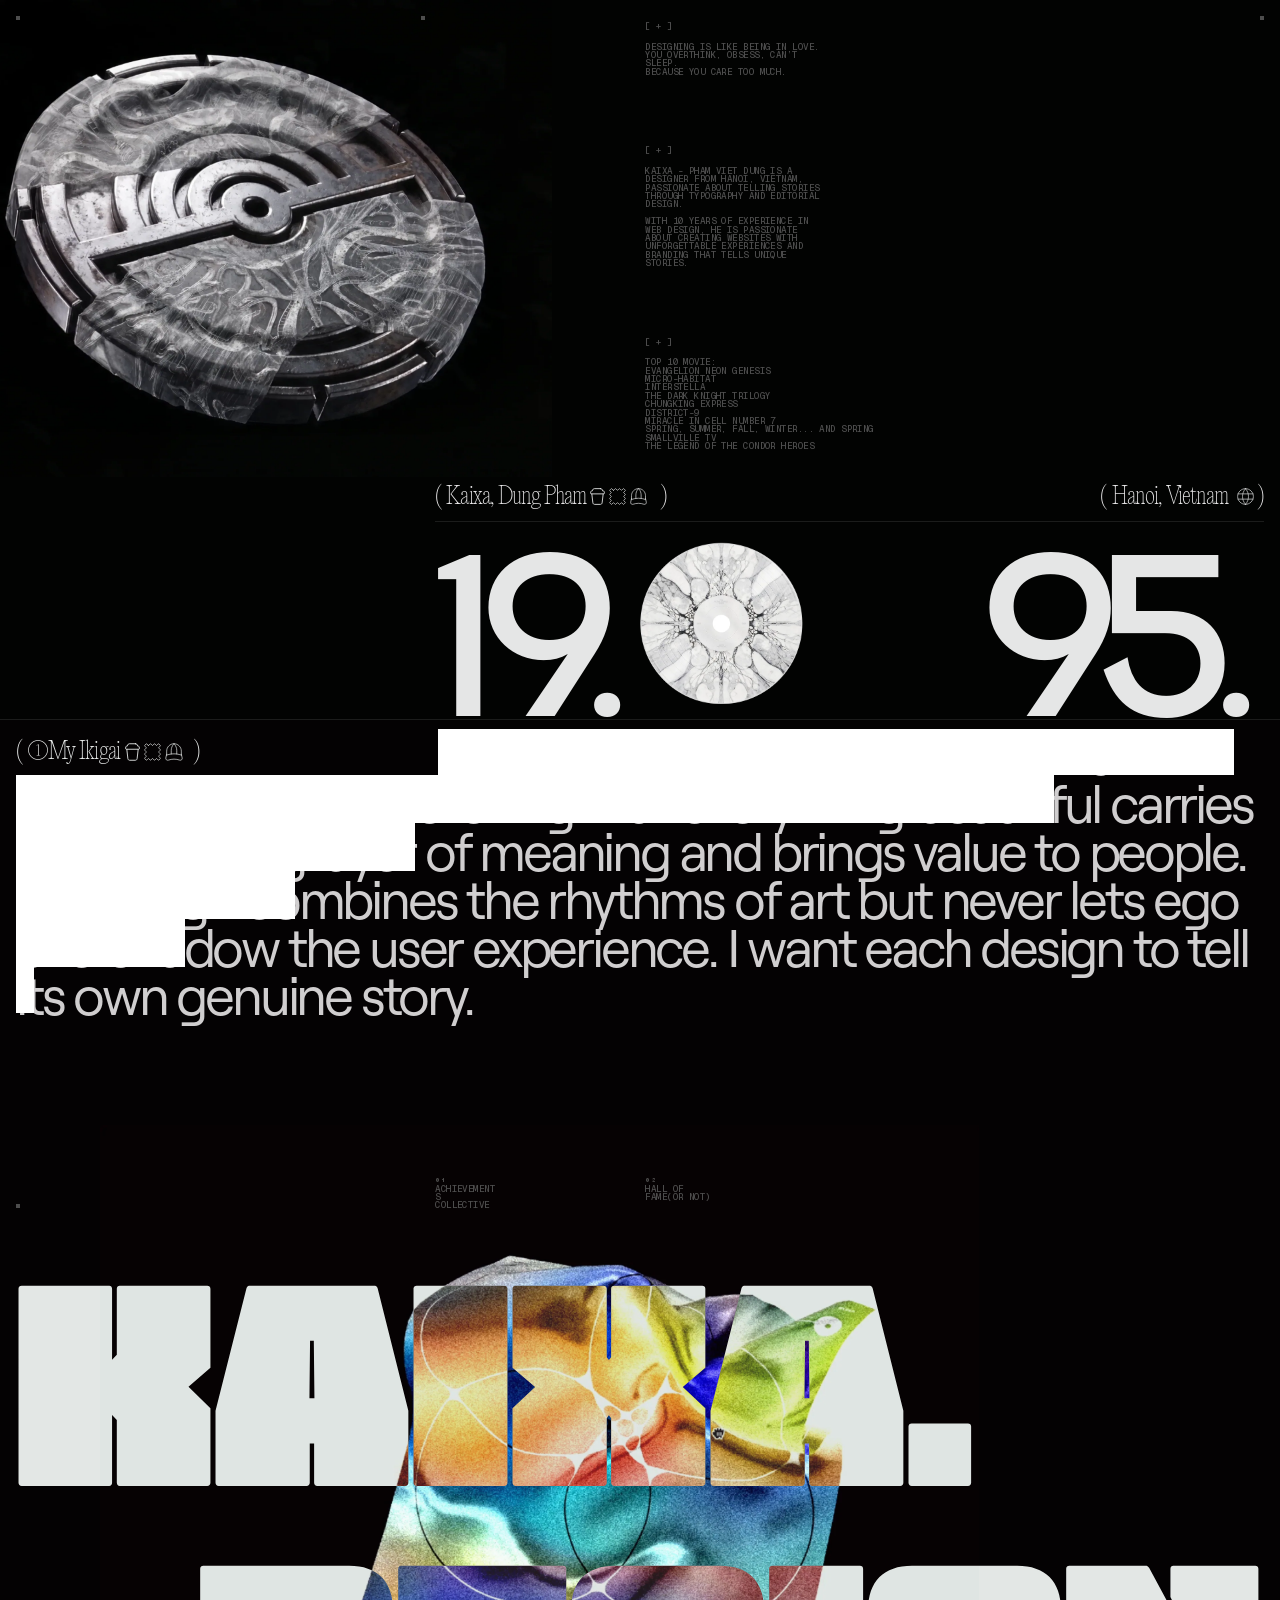
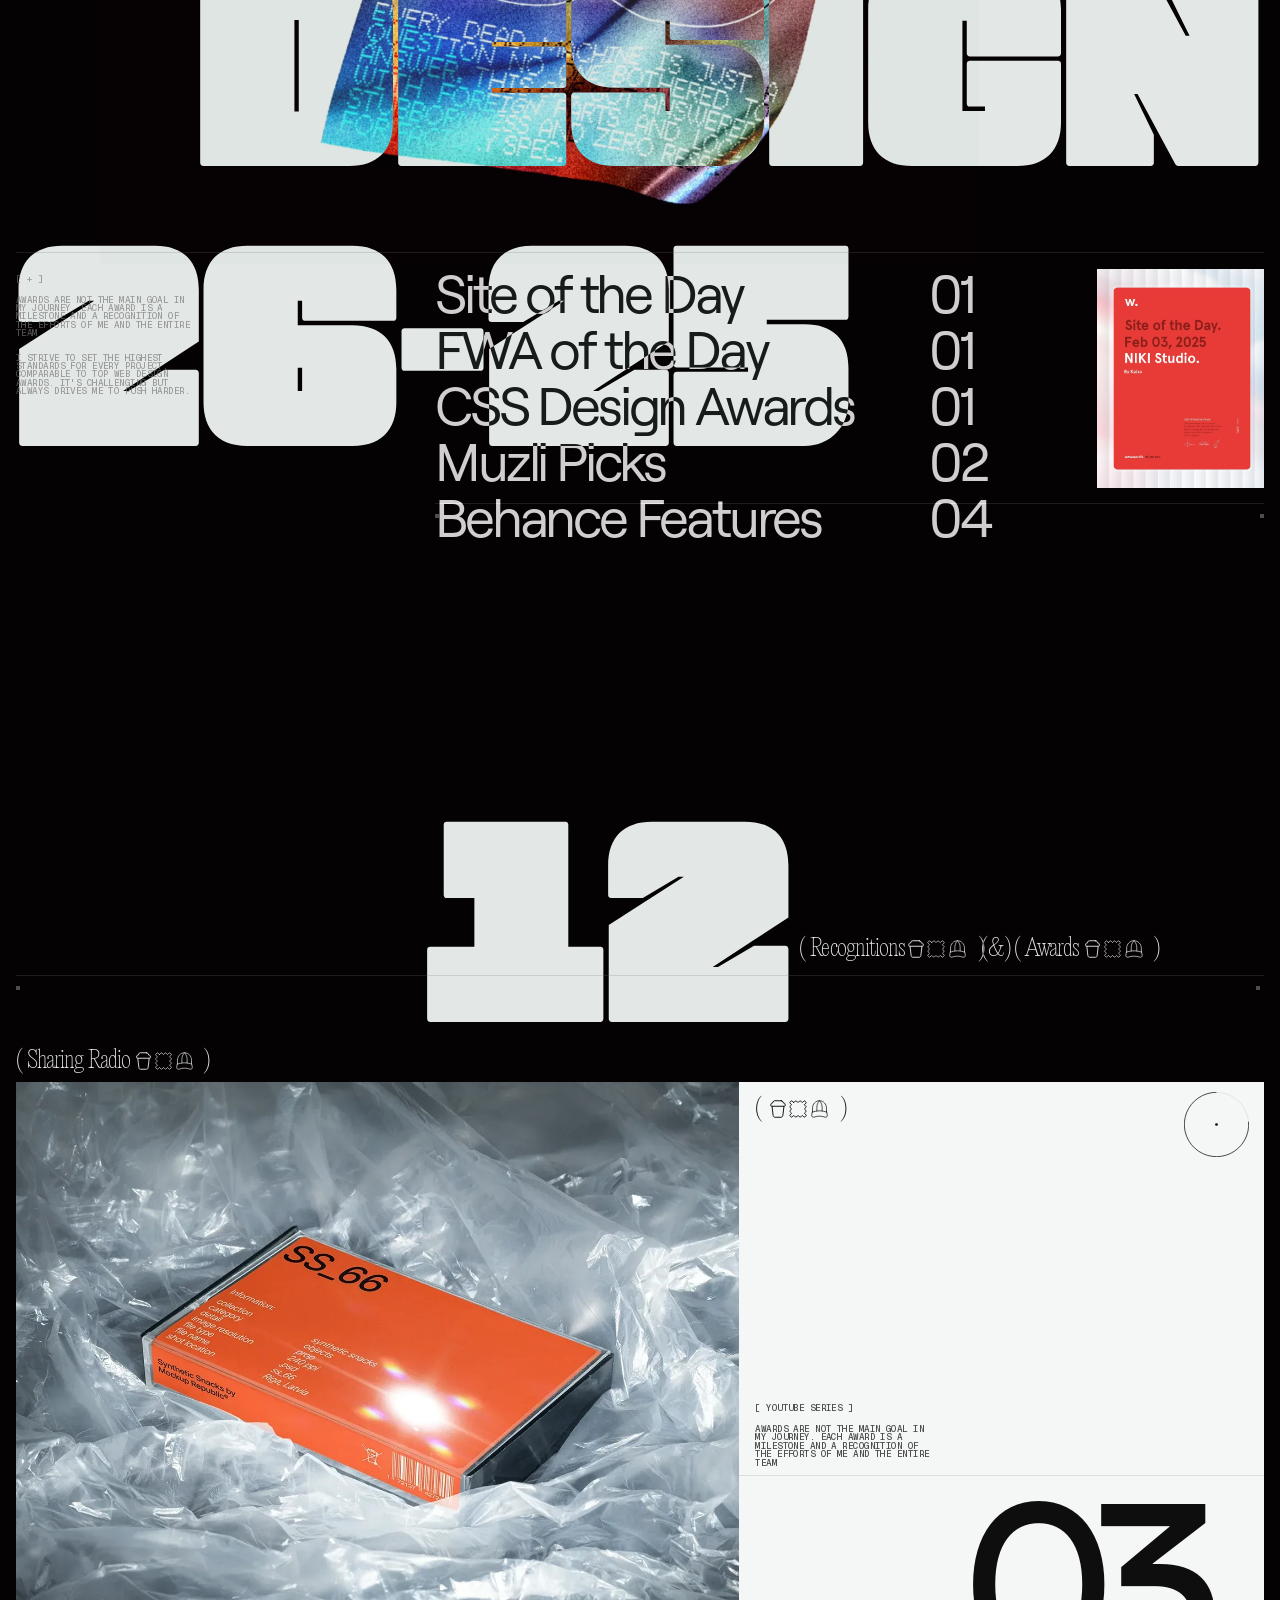
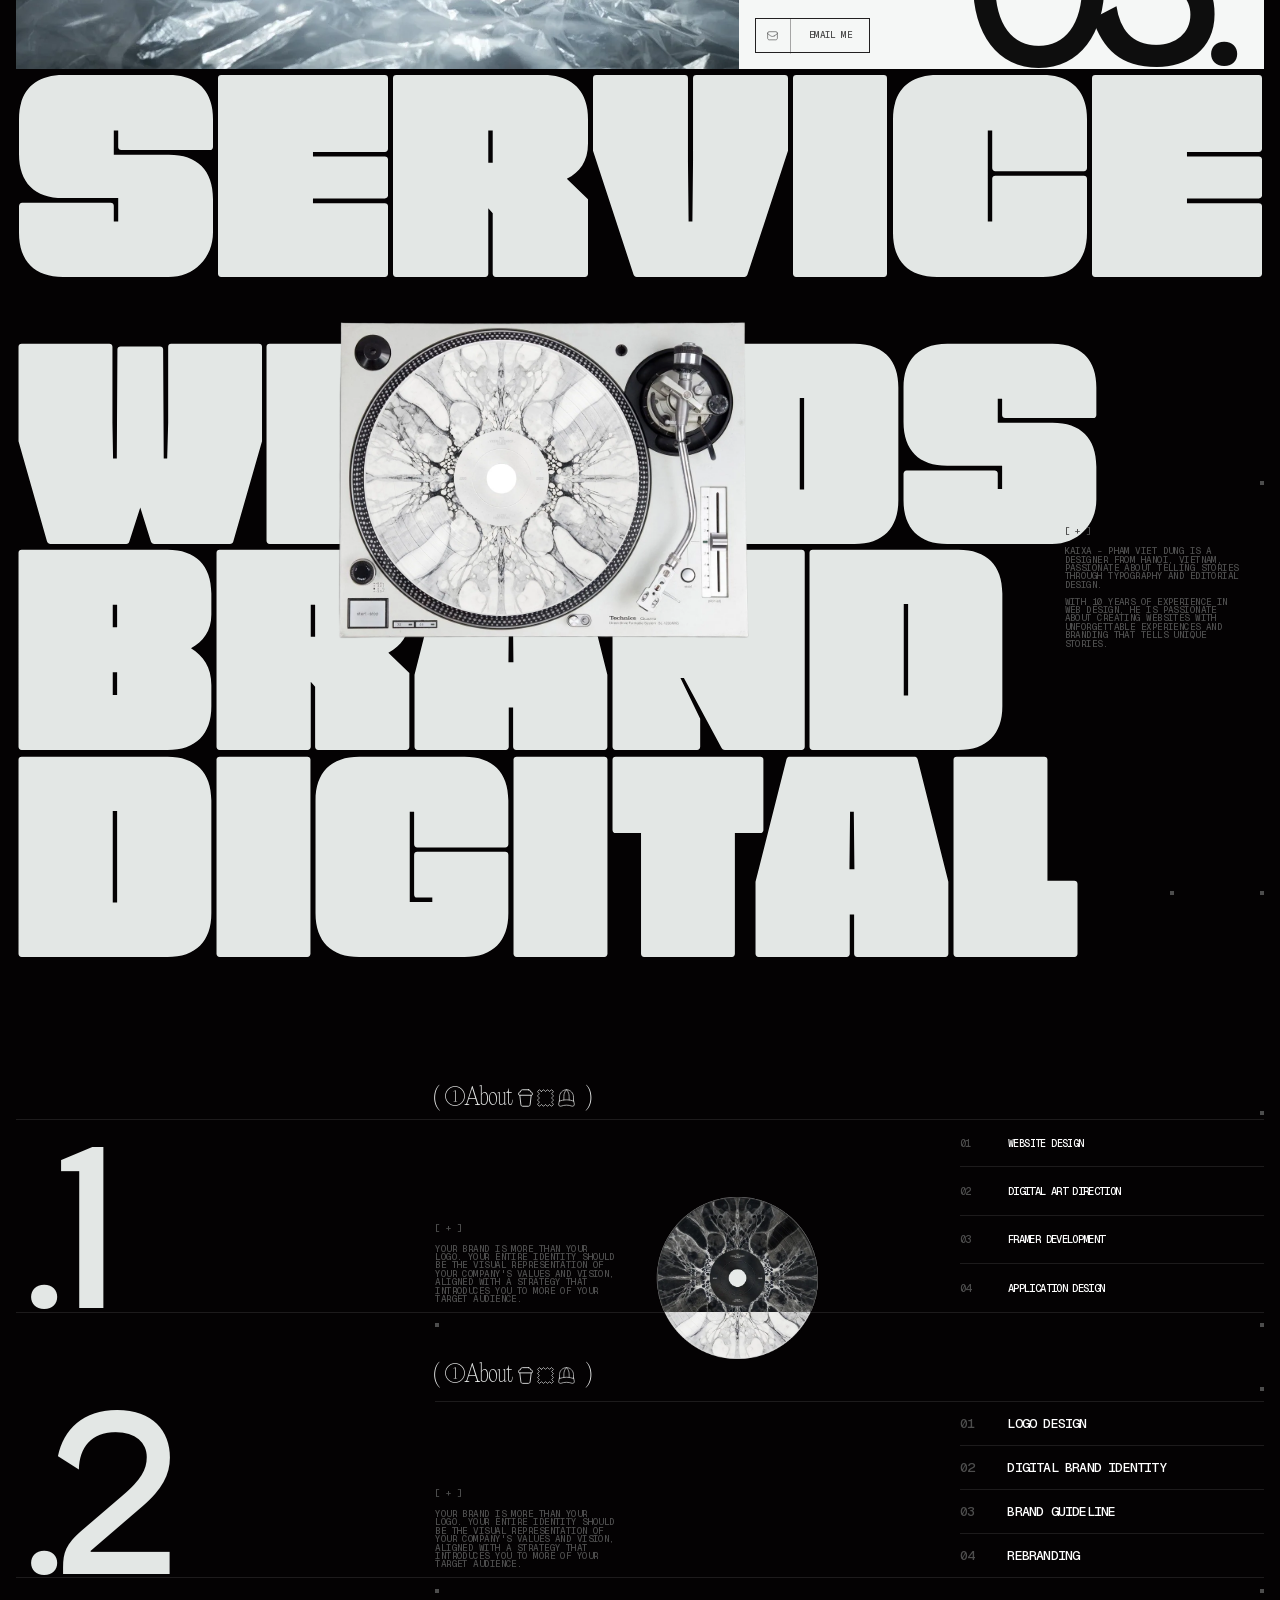
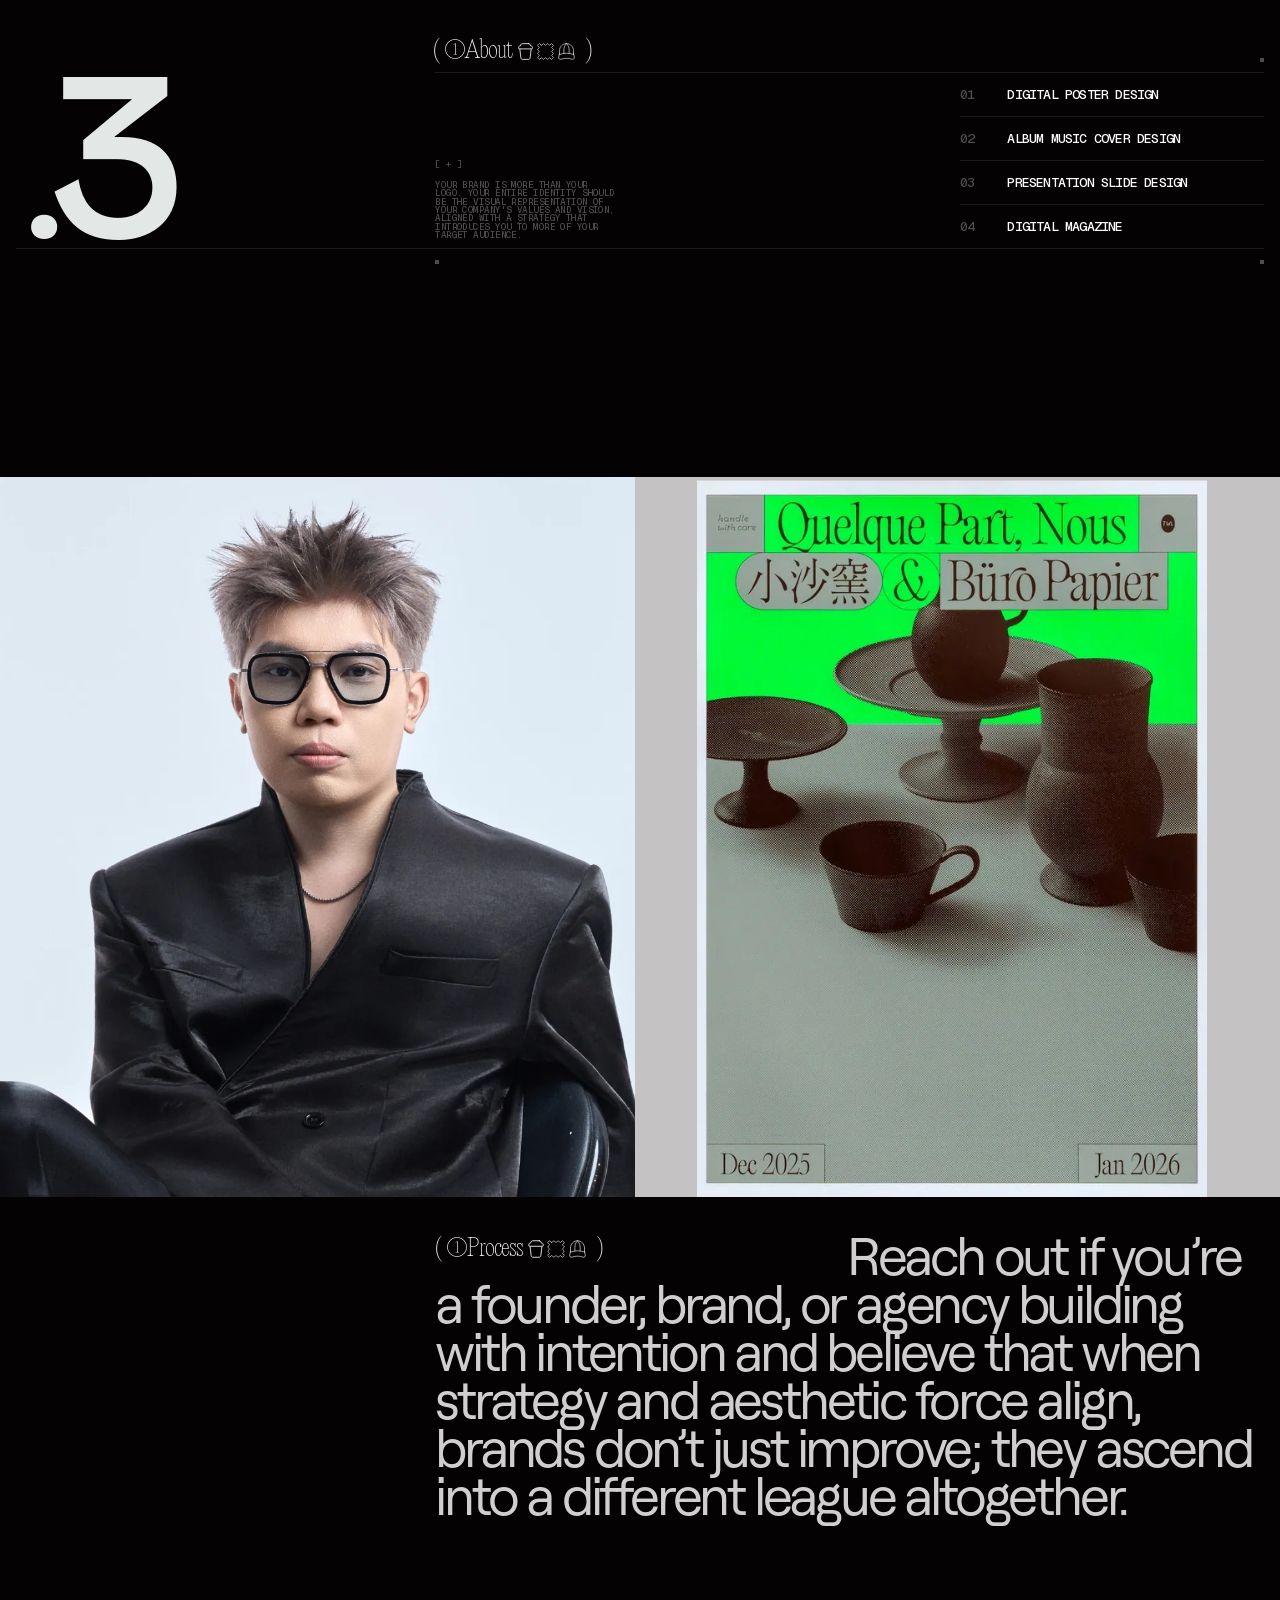
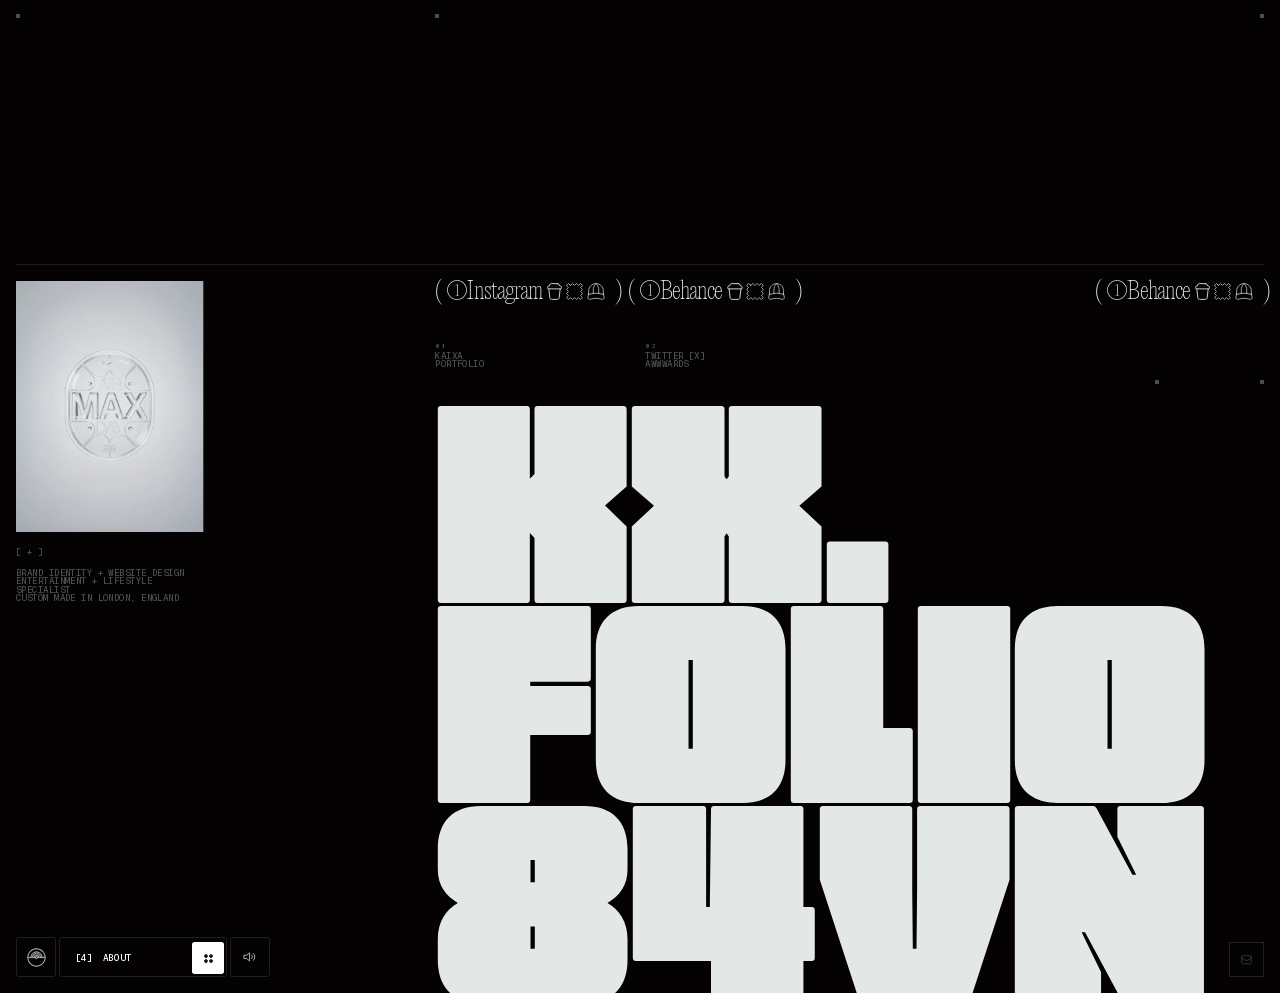
==== about.html @ 24d4e44c "Nút sound + tiếng rê dự án theo giai điệu; EMAIL ME màn thấp" ====
<!DOCTYPE html>
<html lang="vi">
<head>
  <meta charset="utf-8">
  <meta name="viewport" content="width=device-width, initial-scale=1, viewport-fit=cover">
  <title>About — Kaixa</title>
  <meta name="theme-color" content="#040203">
  <link rel="icon" href="assets/img/favicon.svg" type="image/svg+xml">
  <link rel="icon" href="assets/img/favicon-32.png" type="image/png" sizes="32x32">
  <link rel="apple-touch-icon" href="assets/img/apple-touch-icon.png">
  <link rel="preload" as="font" type="font/woff2" href="assets/fonts/GeistMono-500-latin.woff2" crossorigin>
  <link rel="preload" as="font" type="font/woff2" href="assets/fonts/PPEditorialNew-Thin.woff2" crossorigin>
  <link rel="stylesheet" href="assets/css/kx-site.css">
  <link rel="stylesheet" href="assets/css/kx-about.css">
</head>
<body>
  <!-- SINH TỰ ĐỘNG bởi tools/figma-to-html.mjs — sửa ở design/figma/about.jsx rồi chạy lại. -->
  <main class="kx-page k0" data-page="about" style="--H:11090" data-n="305:4866" data-name="About 3"><div class="k1" data-n="305:4868"></div><div class="k2" data-n="305:4869"><div class="k3"><img class="k4" alt="" src="assets/about/line242.svg"></div></div><div class="k5" data-n="305:4870" data-name="magnific_tao-video-loop-lien-mach-_O62q57Bynm 1"><img class="k6" src="assets/about/badge-loop.webp" alt=""></div><div class="k7" data-n="305:4871"><div class="k3"><img class="k4" alt="" src="assets/about/line244.svg"></div></div><div class="k8" data-n="305:4872"><div class="k3"><img class="k4" alt="" src="assets/about/line244.svg"></div></div><div class="k9" data-n="305:4873"><div class="k3"><img class="k4" alt="" src="assets/about/line245.svg"></div></div><div class="ka" data-n="305:4874"><div class="k3"><img class="k4" alt="" src="assets/about/line243.svg"></div></div><div class="kb" data-n="305:4875"><p class="kc" data-n="305:4876">( Kaixa, Dung Pham                  )</p><div class="kd" data-n="305:4877"><div class="ke" data-n="305:4878" data-name="Fast Food, Drink/coffee-glass"><div class="kf" data-n="I305:4878;11:10244" data-name="Group"><img class="kg" alt="" src="assets/about/group1.svg"></div></div><div class="kh" data-n="305:4879" data-name="Clothes, Sewing/textile-material"><img class="kg" alt="" src="assets/about/clothes-sewing-textile-material.svg"></div><div class="ki" data-n="305:4880" data-name="Clothes, Accessories/cap"><img class="kg" alt="" src="assets/about/clothes-accessories-cap.svg"></div></div></div><div class="kj" data-n="305:4881"><p class="kk" data-n="305:4882">( Hanoi, Vietnam       )</p><div class="kl" data-n="305:4883" data-name="Navigation, Maps/Earth, Home, World"><div class="km" data-n="I305:4883;9:36320" data-name="Group"><img class="kg" alt="" src="assets/about/group2.svg"></div></div></div><p class="kn" data-n="305:4884">                                            Passionate about aesthetic and always seeking it, believing that everything beautiful carries an interesting layer of meaning and brings value to people. My design combines the rhythms of art but never lets ego overshadow the user experience. I want each design to tell its own genuine story.</p><div class="ko" data-n="305:4885"><div class="kp" data-n="305:4886"><p class="kq" data-n="305:4887">Site of the Day</p><p class="kq" data-n="305:4888">FWA of the Day</p><p class="kq" data-n="305:4889">CSS Design Awards</p><p class="kq" data-n="305:4890">Muzli Picks</p><p class="kq" data-n="305:4891">Behance Features</p></div><div class="kr" data-n="305:4892"><p class="ks" data-n="305:4893">01</p><p class="ks" data-n="305:4894">01</p><p class="ks" data-n="305:4895">01</p><p class="ks" data-n="305:4896">02</p><div class="kt" data-n="305:4897"><p class="ku">04</p></div></div></div><div class="kv" data-n="305:4898"><p class="kw" data-n="305:4899">( ①My Ikigai                  )</p><div class="kx" data-n="305:4900"><div class="ke" data-n="305:4901" data-name="Fast Food, Drink/coffee-glass"><div class="kf" data-n="I305:4901;11:10244" data-name="Group"><img class="kg" alt="" src="assets/about/group1.svg"></div></div><div class="kh" data-n="305:4902" data-name="Clothes, Sewing/textile-material"><img class="kg" alt="" src="assets/about/clothes-sewing-textile-material.svg"></div><div class="ki" data-n="305:4903" data-name="Clothes, Accessories/cap"><img class="kg" alt="" src="assets/about/clothes-accessories-cap.svg"></div></div></div><p class="ky" data-n="305:4904">19.</p><p class="kz" data-n="305:4905">95.</p><div class="k10" data-n="305:4906"></div><div class="k11" data-n="305:4907"></div><div class="k12" data-n="305:4908"></div><div class="k13" data-n="305:4909"><div class="k14" data-n="305:4910"><p class="k15" data-n="305:4911">[ + ]</p><div class="k16" data-n="305:4912"><p class="k17">DESIGNING IS LIKE BEING IN LOVE.</p><p class="k17">YOU OVERTHINK, OBSESS, CAN’T SLEEP.</p><p class="ku">BECAUSE YOU CARE TOO MUCH.</p></div></div><div class="k14" data-n="305:4913"><p class="k15" data-n="305:4914">[ + ]</p><div class="k18" data-n="305:4915"><p class="k17">KAIXA - Pham Viet Dung is a designer from Hanoi, Vietnam, passionate about telling stories through typography and editorial design.</p><p class="k17">​</p><p class="ku">With 10 years of experience in web design, he is passionate about creating websites with unforgettable experiences and branding that tells unique stories.</p></div></div><div class="k14" data-n="305:4916"><p class="k19" data-n="305:4917">[ + ]</p><div class="k1a" data-n="305:4918"><p class="k17">TOP 10 MOVIE:</p><p class="k17">evangelion neon genesis</p><p class="k17">MICRO-HABITAT</p><p class="k17">INTERSTELLA</p><p class="k17">THE DARK KNIGHT TRILOGY</p><p class="k17">CHUNGKING EXPRESS</p><p class="k17">DISTRICT-9</p><p class="k17">Miracle in cell number 7</p><p class="k17">Spring, Summer, Fall, Winter... and Spring</p><p class="k17">smallville TV</p><p class="ku">THE LEGEND of the condor heroes</p></div></div></div><div class="k1b" data-n="305:4919"><div class="k14" data-n="305:4920"><p class="k15" data-n="305:4921">[ + ]</p><p class="k1c" data-n="305:4922">AWARDS ARE NOT THE MAIN GOAL IN MY JOURNEY. EACH AWARD IS A MILESTONE AND A RECOGNITION OF THE EFFORTS OF ME AND THE ENTIRE TEAM</p></div><p class="k1c" data-n="305:4923">I STRIVE TO SET THE HIGHEST STANDARDS FOR EVERY PROJECT, COMPARABLE TO TOP WEB DESIGN AWARDS. IT'S CHALLENGING BUT ALWAYS DRIVES ME TO PUSH HARDER.</p></div><div class="k1d" data-n="305:4924"><p class="k1e" data-n="305:4925">KAIXA.</p><p class="k1f" data-n="305:4926">DESIGN</p><p class="k1e" data-n="305:4927">26-25</p></div><p class="k1g" data-n="305:4928">WEB.DS</p><p class="k1h" data-n="305:4929">BRAND</p><p class="k1i" data-n="305:4930">DIGITAL</p><p class="k1j" data-n="305:4931">12</p><div class="k1k" data-n="305:4932"><p class="k1l">02</p><p class="k1l">HALL OF</p><p class="k1m">FAME(OR NOT)</p></div><div class="k1n" data-n="305:4933"><p class="k1l">01</p><p class="k1l">ACHIEVEMENTS</p><p class="k1m">COLLECTIVE</p></div><div class="k1o" data-kx-shader-baked="[{&quot;effect&quot;:&quot;CodeComponentId_dd018d6f50bd3341bd526cc999faf775abd74611_413&quot;,&quot;params&quot;:{&quot;tint&quot;:0,&quot;blackPoint&quot;:0,&quot;highlights&quot;:0,&quot;whitePoint&quot;:0,&quot;gamma&quot;:0,&quot;shadows&quot;:0,&quot;exposure&quot;:-5,&quot;definition&quot;:0,&quot;saturation&quot;:0,&quot;brilliance&quot;:0,&quot;contrast&quot;:81,&quot;vibrance&quot;:0,&quot;colorFilter&quot;:{&quot;r&quot;:1,&quot;g&quot;:1,&quot;b&quot;:1,&quot;a&quot;:1},&quot;temperature&quot;:0}}]" data-n="305:4934"><div class="k1p" data-name="Screen Recording 2026-08-25 at 00.40.50 1"><img class="k1q" src="assets/about/screen-recording.webp" alt=""></div></div><div class="k1r" data-n="305:4935"></div><div class="k1s" data-n="305:4936"></div><div class="k1t" data-n="305:4937"></div><div class="k1u" data-n="305:4938"></div><div class="k1v" data-n="305:4939"></div><div class="k1w" data-n="305:4940"><p class="k1x" data-n="305:4941">( Recognitions                  )</p><div class="k1y" data-n="305:4942"><div class="ke" data-n="305:4943" data-name="Fast Food, Drink/coffee-glass"><div class="kf" data-n="I305:4943;11:10244" data-name="Group"><img class="kg" alt="" src="assets/about/group1.svg"></div></div><div class="kh" data-n="305:4944" data-name="Clothes, Sewing/textile-material"><img class="kg" alt="" src="assets/about/clothes-sewing-textile-material.svg"></div><div class="ki" data-n="305:4945" data-name="Clothes, Accessories/cap"><img class="kg" alt="" src="assets/about/clothes-accessories-cap.svg"></div></div></div><div class="k1z" data-n="305:4946"><p class="k20" data-n="305:4947">( Sharing Radio                  )</p><div class="k21" data-n="305:4948"><div class="ke" data-n="305:4949" data-name="Fast Food, Drink/coffee-glass"><div class="kf" data-n="I305:4949;11:10244" data-name="Group"><img class="kg" alt="" src="assets/about/group1.svg"></div></div><div class="kh" data-n="305:4950" data-name="Clothes, Sewing/textile-material"><img class="kg" alt="" src="assets/about/clothes-sewing-textile-material.svg"></div><div class="ki" data-n="305:4951" data-name="Clothes, Accessories/cap"><img class="kg" alt="" src="assets/about/clothes-accessories-cap.svg"></div></div></div><div class="k22" data-n="305:4952"><p class="k23" data-n="305:4953">( Awards                  )</p><p class="k24" data-n="305:4954">(&amp;)</p><div class="k25" data-n="305:4955"><div class="ke" data-n="305:4956" data-name="Fast Food, Drink/coffee-glass"><div class="kf" data-n="I305:4956;11:10244" data-name="Group"><img class="kg" alt="" src="assets/about/group1.svg"></div></div><div class="kh" data-n="305:4957" data-name="Clothes, Sewing/textile-material"><img class="kg" alt="" src="assets/about/clothes-sewing-textile-material.svg"></div><div class="ki" data-n="305:4958" data-name="Clothes, Accessories/cap"><img class="kg" alt="" src="assets/about/clothes-accessories-cap.svg"></div></div></div><div class="k26" data-n="305:4959" data-name="image 355"><div class="k27"><img class="k28" alt="" src="assets/about/image355.webp"></div></div><div class="k29" data-n="305:4960"><div class="k2a" data-n="305:4961"><div class="k2b" aria-hidden="true"><img class="k2c" alt="" src="assets/about/rectangle2853.webp"><div class="k2d"></div></div></div><div class="k2e" data-n="305:4962"><p class="k15" data-n="305:4963">[ YOUTUBE SERIES ]</p><p class="k1c" data-n="305:4964">AWARDS ARE NOT THE MAIN GOAL IN MY JOURNEY. EACH AWARD IS A MILESTONE AND A RECOGNITION OF THE EFFORTS OF ME AND THE ENTIRE TEAM</p></div><div class="k2f" data-n="305:4965"><p class="k2g" data-n="305:4966">EMAIL ME</p><div class="k2h" data-n="305:4967"></div><div class="k2i" data-n="305:4968"><div class="k2j"><div class="k2k"><div class="k3"><img class="k4" alt="" src="assets/about/line246.svg"></div></div></div></div><div class="k2l" data-n="305:4969" data-name="Emails/Mail, Email, Letter"><img class="kg" alt="" src="assets/about/emails-mail-email-letter1.svg"></div></div><div class="k2m" data-n="305:4970"><div class="k2n" data-n="305:4971"><div class="k2b" aria-hidden="true"><img class="k2c" alt="" src="assets/about/rectangle2866.png"><div class="k2o"></div></div></div><div class="k2n" data-n="305:4972" data-name="Reactive 1"><img class="k2p" alt="" src="assets/about/reactive1.webp"></div></div><div class="k2q" data-n="305:4973"><p class="k2r" data-n="305:4974">(                   )</p><div class="k2s" data-n="305:4975"><div class="ke" data-n="305:4976" data-name="Fast Food, Drink/coffee-glass"><div class="kf" data-n="I305:4976;11:10244" data-name="Group"><img class="kg" alt="" src="assets/about/group3.svg"></div></div><div class="kh" data-n="305:4977" data-name="Clothes, Sewing/textile-material"><img class="kg" alt="" src="assets/about/clothes-sewing-textile-material1.svg"></div><div class="ki" data-n="305:4978" data-name="Clothes, Accessories/cap"><img class="kg" alt="" src="assets/about/clothes-accessories-cap1.svg"></div></div></div><p class="k2t" data-n="305:4979">03.</p><div class="k2u" data-n="305:4980"><div class="k3"><img class="k4" alt="" src="assets/about/line301.svg"></div></div><div class="k2v" data-n="305:4981"><div class="k2w"><img class="k4" alt="" src="assets/about/group1495.svg"></div></div></div><div class="k2x" data-n="305:4985"><p class="k15" data-n="305:4986">[ + ]</p><div class="k18" data-n="305:4987"><p class="k17">KAIXA - Pham Viet Dung is a designer from Hanoi, Vietnam, passionate about telling stories through typography and editorial design.</p><p class="k17">​</p><p class="ku">With 10 years of experience in web design, he is passionate about creating websites with unforgettable experiences and branding that tells unique stories.</p></div></div><div class="k2y" data-n="305:4988" data-name="SERVICE"><div class="k2z" data-n="305:4989" data-name="Vector"><img class="kg" alt="" src="assets/about/vector.svg"></div><div class="k30" data-n="305:4990" data-name="Vector"><img class="kg" alt="" src="assets/about/vector1.svg"></div><div class="k31" data-n="305:4991" data-name="Vector"><img class="kg" alt="" src="assets/about/vector2.svg"></div><div class="k32" data-n="305:4992" data-name="Vector"><img class="kg" alt="" src="assets/about/vector3.svg"></div><div class="k33" data-n="305:4993" data-name="Vector"><img class="kg" alt="" src="assets/about/vector4.svg"></div><div class="k34" data-n="305:4994" data-name="Vector"><img class="kg" alt="" src="assets/about/vector5.svg"></div><div class="k35" data-n="305:4995" data-name="Vector"><img class="kg" alt="" src="assets/about/vector6.svg"></div></div><div class="k36" data-n="305:4996"></div><div class="k37" data-n="305:4997"></div><div class="k38" data-n="305:4998"></div><div class="k39" data-n="305:4999"><div class="k3"><img class="k4" alt="" src="assets/about/line247.svg"></div></div><div class="k3a" data-n="305:5000"><div class="k3"><img class="k4" alt="" src="assets/about/line248.svg"></div></div><div class="k3b" data-n="305:5001"><div class="k3"><img class="k4" alt="" src="assets/about/line248.svg"></div></div><div class="k3c" data-n="305:5002"><div class="k3"><img class="k4" alt="" src="assets/about/line248.svg"></div></div><div class="k3d" data-n="305:5003"><div class="k3"><img class="k4" alt="" src="assets/about/line244.svg"></div></div><div class="k3e" data-n="305:5004"><p class="k3f" data-n="305:5005">01</p><p class="k3g" data-n="305:5006">WEBSITE DESIGN</p></div><div class="k3h" data-n="305:5007"><p class="k3f" data-n="305:5008">02</p><p class="k3g" data-n="305:5009">DIGITAL ART DIRECTION</p></div><div class="k3i" data-n="305:5010"><p class="k15" data-n="305:5011">[ + ]</p><p class="k1c" data-n="305:5012">Your brand is more than your logo. Your entire identity should be the visual representation of your company's values and vision, aligned with a strategy that introduces you to more of your target audience.</p></div><div class="k3j" data-n="305:5013"><p class="k3f" data-n="305:5014">03</p><p class="k3g" data-n="305:5015">FRAMER DEVELOPMENT</p></div><div class="k3k" data-n="305:5016"><p class="k3f" data-n="305:5017">04</p><p class="k3g" data-n="305:5018">APPLICATION DESIGN</p></div><div class="k3l" data-n="305:5019"></div><div class="k3m" data-n="305:5020"><div class="k3n" data-n="305:5021"></div><div class="k3n" data-n="305:5022"></div></div><div class="k3o" data-n="305:5023"><p class="k3p" data-n="305:5024">( ①About                  )</p><div class="k3q" data-n="305:5025"><div class="ke" data-n="305:5026" data-name="Fast Food, Drink/coffee-glass"><div class="kf" data-n="I305:5026;11:10244" data-name="Group"><img class="kg" alt="" src="assets/about/group1.svg"></div></div><div class="kh" data-n="305:5027" data-name="Clothes, Sewing/textile-material"><img class="kg" alt="" src="assets/about/clothes-sewing-textile-material.svg"></div><div class="ki" data-n="305:5028" data-name="Clothes, Accessories/cap"><img class="kg" alt="" src="assets/about/clothes-accessories-cap.svg"></div></div></div><div class="k3r" data-n="305:5029"><div class="k3"><img class="k4" alt="" src="assets/about/line242.svg"></div></div><div class="k3s" data-n="305:5030"><div class="k3"><img class="k4" alt="" src="assets/about/line248.svg"></div></div><div class="k3t" data-n="305:5031"><div class="k3"><img class="k4" alt="" src="assets/about/line248.svg"></div></div><div class="k3u" data-n="305:5032"><div class="k3"><img class="k4" alt="" src="assets/about/line248.svg"></div></div><div class="k3v" data-n="305:5033"><div class="k3"><img class="k4" alt="" src="assets/about/line244.svg"></div></div><p class="k3w" data-n="305:5034">01</p><p class="k3x" data-n="305:5035">LOGO DESIGN</p><p class="k3y" data-n="305:5036">02</p><p class="k3z" data-n="305:5037">DIGITAL BRAND IDENTITY</p><div class="k40" data-n="305:5038"><p class="k15" data-n="305:5039">[ + ]</p><p class="k1c" data-n="305:5040">Your brand is more than your logo. Your entire identity should be the visual representation of your company's values and vision, aligned with a strategy that introduces you to more of your target audience.</p></div><p class="k41" data-n="305:5041">03</p><p class="k42" data-n="305:5042">04</p><p class="k43" data-n="305:5043">BRAND GUIDELINE</p><p class="k44" data-n="305:5044">ReBRANDING</p><div class="k45" data-n="305:5045"><div class="k3n" data-n="305:5046"></div><div class="k3n" data-n="305:5047"></div></div><div class="k46" data-n="305:5048"></div><div class="k47" data-n="305:5049"><p class="k48" data-n="305:5050">( ①About                  )</p><div class="k49" data-n="305:5051"><div class="ke" data-n="305:5052" data-name="Fast Food, Drink/coffee-glass"><div class="kf" data-n="I305:5052;11:10244" data-name="Group"><img class="kg" alt="" src="assets/about/group1.svg"></div></div><div class="kh" data-n="305:5053" data-name="Clothes, Sewing/textile-material"><img class="kg" alt="" src="assets/about/clothes-sewing-textile-material.svg"></div><div class="ki" data-n="305:5054" data-name="Clothes, Accessories/cap"><img class="kg" alt="" src="assets/about/clothes-accessories-cap.svg"></div></div></div><div class="k4a" data-n="305:5055"><div class="k3"><img class="k4" alt="" src="assets/about/line242.svg"></div></div><div class="k4b" data-n="305:5056"><div class="k3"><img class="k4" alt="" src="assets/about/line248.svg"></div></div><div class="k4c" data-n="305:5057"><div class="k3"><img class="k4" alt="" src="assets/about/line248.svg"></div></div><div class="k4d" data-n="305:5058"><div class="k3"><img class="k4" alt="" src="assets/about/line248.svg"></div></div><div class="k4e" data-n="305:5059"><div class="k3"><img class="k4" alt="" src="assets/about/line244.svg"></div></div><p class="k4f" data-n="305:5060">01</p><p class="k4g" data-n="305:5061">DIGITAL POSTER DESIGN</p><p class="k4h" data-n="305:5062">02</p><p class="k4i" data-n="305:5063">ALBUM MUSIC COVER DESIGN</p><div class="k4j" data-n="305:5064"><p class="k15" data-n="305:5065">[ + ]</p><p class="k1c" data-n="305:5066">Your brand is more than your logo. Your entire identity should be the visual representation of your company's values and vision, aligned with a strategy that introduces you to more of your target audience.</p></div><p class="k4k" data-n="305:5067">03</p><p class="k4l" data-n="305:5068">04</p><p class="k4m" data-n="305:5069">PRESENTATION SLIDE DESIGN</p><p class="k4n" data-n="305:5070">DIGITAL MAGAZINE</p><div class="k4o" data-n="305:5071"><div class="k3n" data-n="305:5072"></div><div class="k3n" data-n="305:5073"></div></div><div class="k4p" data-n="305:5074"></div><div class="k4q" data-n="305:5075"><p class="k4r" data-n="305:5076">( ①About                  )</p><div class="k4s" data-n="305:5077"><div class="ke" data-n="305:5078" data-name="Fast Food, Drink/coffee-glass"><div class="kf" data-n="I305:5078;11:10244" data-name="Group"><img class="kg" alt="" src="assets/about/group1.svg"></div></div><div class="kh" data-n="305:5079" data-name="Clothes, Sewing/textile-material"><img class="kg" alt="" src="assets/about/clothes-sewing-textile-material.svg"></div><div class="ki" data-n="305:5080" data-name="Clothes, Accessories/cap"><img class="kg" alt="" src="assets/about/clothes-accessories-cap.svg"></div></div></div><p class="k4t" data-n="305:5081">.1</p><p class="k4u" data-n="305:5082">.2</p><p class="k4v" data-n="305:5083">.3</p><div class="k4w" data-n="305:5084"><div class="k4x" data-n="305:5085"><div class="k2b" aria-hidden="true"><img class="k2c" alt="" src="assets/about/rectangle2853.webp"><div class="k4y"></div></div></div><div class="k4z" data-n="305:5086" data-name="image 347"><div class="k27"><img class="k50" alt="" src="assets/about/image347.webp"></div></div><div class="k51" data-n="305:5087"><img class="k2p" alt="" src="assets/about/rectangle2867.webp"></div><div class="k52" data-n="305:5088"><div class="k27"><img class="k53" alt="" src="assets/about/rectangle2874.webp"></div></div></div><div class="k54" data-n="305:5089"><p class="k55" data-n="305:5090">                                          Reach out if you’re a founder, brand, or agency building with intention and believe that when strategy and aesthetic force align, brands don’t just improve; they ascend into a different league altogether.</p><div class="k56" data-n="305:5091"><p class="k57" data-n="305:5092">( ①Process                  )</p><div class="k58" data-n="305:5093"><div class="ke" data-n="305:5094" data-name="Fast Food, Drink/coffee-glass"><div class="kf" data-n="I305:5094;11:10244" data-name="Group"><img class="kg" alt="" src="assets/about/group1.svg"></div></div><div class="kh" data-n="305:5095" data-name="Clothes, Sewing/textile-material"><img class="kg" alt="" src="assets/about/clothes-sewing-textile-material.svg"></div><div class="ki" data-n="305:5096" data-name="Clothes, Accessories/cap"><img class="kg" alt="" src="assets/about/clothes-accessories-cap.svg"></div></div></div></div><div class="k59" data-n="305:5097"><div class="k5a" data-n="305:5098"><p class="k1l">02</p><p class="k1l">TWITTER [X]</p><p class="k1m">AWWWARDS</p></div><div class="k5b" data-n="305:5099"><p class="k1l">01</p><p class="k1l">KAIXA</p><p class="k1m">PORTFOLIO</p></div><div class="k5c" data-n="305:5100"><p class="k5d">KX.</p><p class="k5d">FOLIO</p><p class="k5e">84VN</p></div><div class="k5f" data-n="305:5101"><div class="k5g" data-n="305:5102"><p class="k5h" data-n="305:5103">( ①Instagram                  )</p><div class="k5i" data-n="305:5104"><div class="ke" data-n="305:5105" data-name="Fast Food, Drink/coffee-glass"><div class="kf" data-n="I305:5105;11:10244" data-name="Group"><img class="kg" alt="" src="assets/about/group1.svg"></div></div><div class="kh" data-n="305:5106" data-name="Clothes, Sewing/textile-material"><img class="kg" alt="" src="assets/about/clothes-sewing-textile-material.svg"></div><div class="ki" data-n="305:5107" data-name="Clothes, Accessories/cap"><img class="kg" alt="" src="assets/about/clothes-accessories-cap.svg"></div></div></div><div class="k5g" data-n="305:5108"><p class="k5h" data-n="305:5109">( ①Behance                  )</p><div class="k5j" data-n="305:5110"><div class="ke" data-n="305:5111" data-name="Fast Food, Drink/coffee-glass"><div class="kf" data-n="I305:5111;11:10244" data-name="Group"><img class="kg" alt="" src="assets/about/group1.svg"></div></div><div class="kh" data-n="305:5112" data-name="Clothes, Sewing/textile-material"><img class="kg" alt="" src="assets/about/clothes-sewing-textile-material.svg"></div><div class="ki" data-n="305:5113" data-name="Clothes, Accessories/cap"><img class="kg" alt="" src="assets/about/clothes-accessories-cap.svg"></div></div></div></div><div class="k5k" data-n="305:5114"><p class="k5l" data-n="305:5115">( ①Behance                  )</p><div class="k5m" data-n="305:5116"><div class="ke" data-n="305:5117" data-name="Fast Food, Drink/coffee-glass"><div class="kf" data-n="I305:5117;11:10244" data-name="Group"><img class="kg" alt="" src="assets/about/group1.svg"></div></div><div class="kh" data-n="305:5118" data-name="Clothes, Sewing/textile-material"><img class="kg" alt="" src="assets/about/clothes-sewing-textile-material.svg"></div><div class="ki" data-n="305:5119" data-name="Clothes, Accessories/cap"><img class="kg" alt="" src="assets/about/clothes-accessories-cap.svg"></div></div></div><div class="k5n" data-n="305:5120"><div class="k3"><img class="k4" alt="" src="assets/about/line244.svg"></div></div><div class="k5o" data-n="305:5121"></div><div class="k5p" data-n="305:5122"></div><div class="k5q" data-n="305:5123"></div><div class="k5r" data-n="305:5124"></div><div class="k5s" data-n="305:5125"></div><div class="k5t" data-n="305:5126"><div class="k5u" data-n="305:5127"></div><div class="k5v" data-n="305:5128" data-name="Emails/Mail, Email, Letter"><img class="kg" alt="" src="assets/about/emails-mail-email-letter1.svg"></div></div><div class="k5w" data-n="305:5129"><div class="k5x" data-n="I305:5129;2051:49674" data-name="@digital_archive 1"><img class="k1q" src="assets/shared/digital-archive.jpg" alt=""></div></div><div class="k5y" data-n="305:5130"><p class="k15" data-n="305:5131">[ + ]</p><div class="k16" data-n="305:5132"><p class="k17">Brand Identity + Website design</p><p class="k17">Entertainment + Lifestyle Specialist</p><p class="ku">Custom made in London, England</p></div></div></div><div class="k5z" data-n="305:5133"><div class="k60" data-n="305:5134"><div class="k61"><img class="kg" alt="" height="242" src="assets/about/ellipse143.webp" width="242"></div></div></div><div class="k62" data-n="305:5135"><img class="kg" alt="" height="242" src="assets/about/ellipse144.webp" width="242"></div><div class="k63" data-n="305:5136"><div class="k64" data-n="305:5137"><div class="k61"><img class="kg" alt="" height="242" src="assets/about/ellipse145.webp" width="242"></div></div></div><div class="k65" data-n="305:5138" data-name="image 359"><img class="k2p" alt="" src="assets/about/image359.webp"></div><div class="k66" data-n="305:5139"><img class="kg" alt="" height="412" src="assets/about/ellipse146.webp" width="412"></div><div class="k67" data-n="305:5140"></div><div class="k68" data-n="305:5141"></div><div class="k69" data-n="305:5142"></div><div class="k6a" data-n="305:5143"></div><div class="k6b" data-n="305:5144"></div><div class="k6c" data-n="305:5145"></div><div class="k6d" data-n="1:463"><div class="k6e" data-n="1:464"><div class="k6f" data-n="1:465"><div class="k6g" data-n="1:466"></div><div class="k6h" data-n="1:467" data-name="Logo-kaixa-01 2"><img class="kg" alt="" src="assets/about/logo-kaixa012.svg"></div></div></div><div class="k6i" data-n="1:469"><div class="k6j" data-n="1:470"><div class="k6k" data-n="1:471"><p class="k6l" data-n="1:472">[1]</p><p class="k6m" data-n="1:473">HOME</p></div><div class="k6n" data-n="1:474"><div class="k6o" data-n="1:475" data-name="Interface, Essential/Grid, Layout"><div class="km" data-n="I1:475;9:5369" data-name="Group"><img class="kg" alt="" src="assets/about/group.svg"></div></div></div></div></div><div class="k6e" data-n="1:476"><div class="k6f" data-n="1:477"><div class="k6g" data-n="1:478"></div></div><div class="k6p" data-n="1:479" data-name="Emails/Mail, Email, Letter"><img class="kg" alt="" src="assets/about/emails-mail-email-letter.svg"></div></div></div></main>

  <!-- Hiệu ứng. Mỗi file tự chạy, tham số nằm trong CONFIG ở đầu file. -->
  <script src="assets/js/kx-smooth-scroll.js"></script>
  <script src="assets/js/kx-sticky.js"></script>
  <script src="assets/js/kx-site-nav.js"></script>
  <script src="assets/js/kx-spin.js"></script>

  <!-- Nút sound ở thanh nav (ô vốn là ô thư) + tiếng khi rê vào dự án. -->
  <script src="assets/js/kx-sound.js"></script>

  <!-- Bảng setting (nút vuông góc dưới phải) — CHỈ dùng khi làm việc. Nạp SAU
       các file hiệu ứng: nó áp giá trị đã lưu vào config ngay lúc được nạp.
       Bàn giao thì xoá đúng dòng dưới đây. -->
  <script src="assets/js/kx-panel.js"></script>
  <!-- Lưới 12 cột (bấm G) — CHỈ dùng khi làm việc; bàn giao thì xoá dòng này. -->
  <script src="assets/js/kx-grid.js"></script>
</body>
</html>
---- assets/css/kx-site.css ----
/* Phần dùng chung của 4 trang Home / Works / Work Detail / About.
   Trang contact (index.html) KHÔNG nạp file này — nó tự dựng style trong
   assets/js/kx-hello-mate.js.

   Bố cục: bản thiết kế khổ 1920 rộng, cuộn dọc. Mọi toạ độ là bội số của --px
   (= --u / 16, tức 1px thiết kế), --u = bề ngang trang / 120 — ở khổ 1920 thì
   --u = 16px y như trang contact. Dùng cqw chứ không dùng vw: 100vw tính cả
   thanh cuộn nên trang sẽ tràn ngang. */

@font-face { font-family: "Geist Mono"; font-weight: 500; font-display: swap;
  src: url("../fonts/GeistMono-500-latin.woff2") format("woff2"); }
@font-face { font-family: "Geist Mono"; font-weight: 500; font-display: swap;
  src: url("../fonts/GeistMono-500-vietnamese.woff2") format("woff2");
  unicode-range: U+0102-0103, U+0110-0111, U+0128-0129, U+0168-0169, U+01A0-01A1, U+01AF-01B0, U+0300-0301, U+0303-0304, U+0308-0309, U+0323, U+0329, U+1EA0-1EF9, U+20AB; }
@font-face { font-family: "PP Editorial New"; font-weight: 100; font-display: swap;
  src: url("../fonts/PPEditorialNew-Thin.woff2") format("woff2"), url("../fonts/PPEditorialNew-Thin.woff") format("woff"); }
@font-face { font-family: "BT Danta"; font-weight: 500; font-display: block;
  src: url("../fonts/BTDanta-500.woff2") format("woff2"); }
@font-face { font-family: "Roobert"; font-weight: 400; font-display: swap;
  src: url("../fonts/Roobert-Regular.otf") format("opentype"); }
@font-face { font-family: "Free Fat Font"; font-weight: 400; font-display: block;
  src: url("../fonts/FreeFatFont-Regular.otf") format("opentype"); }
@font-face { font-family: "Druk XCond"; font-weight: 900; font-display: swap;
  src: url("../fonts/DrukXCond-Super.otf") format("opentype"); }
@font-face { font-family: "Phudu"; font-weight: 300 900; font-display: swap;
  src: url("../fonts/Phudu-VF.ttf") format("truetype"); }
@font-face { font-family: "Haffer"; font-weight: 400; font-display: swap;
  src: url("../fonts/Haffer-Regular.woff2") format("woff2"); }
@font-face { font-family: "Haffer"; font-weight: 500; font-display: swap;
  src: url("../fonts/Haffer-Medium.woff2") format("woff2"); }
@font-face { font-family: "Haffer"; font-weight: 600; font-display: swap;
  src: url("../fonts/Haffer-SemiBold.woff2") format("woff2"); }
@font-face { font-family: "Inter Display"; font-weight: 700; font-display: swap;
  src: url("../fonts/InterDisplay-Bold.ttf") format("truetype"); }
@font-face { font-family: "Google Sans Flex"; font-weight: 400; font-display: swap;
  src: url("../fonts/GoogleSansFlex-Regular.ttf") format("truetype"); }
@font-face { font-family: "Google Sans Flex"; font-weight: 500; font-display: swap;
  src: url("../fonts/GoogleSansFlex-Medium.ttf") format("truetype"); }

html { background: #040203; }
body { margin: 0; background: #040203; container-type: inline-size; overflow-x: clip; }

.kx-page {
  --u: calc(100cqw / 120);
  --px: calc(var(--u) / 16);
  position: relative;
  width: 100%;
  height: calc(var(--H) * var(--px));
  overflow: clip;
  color: #fff;
  -webkit-font-smoothing: antialiased;
}

/* Reset giống preflight của Tailwind — code Figma viết dựa trên nó. */
.kx-page, .kx-page *, .kx-page *::before, .kx-page *::after {
  box-sizing: border-box;
  margin: 0;
  padding: 0;
  border: 0 solid;
}
.kx-page img { display: block; max-width: 100%; height: auto; }
.kx-page a { color: inherit; text-decoration: inherit; }
/* Class sinh ra có dạng `.kx-page .kN` — đặc hiệu hơn hai luật trên một bậc,
   nên size-full / inset-0 của Figma luôn thắng max-width / height:auto. */

/* Vùng bấm thêm vào sau khi dựng (kx-site-nav.js) */
.kx-page [data-kx-link] { cursor: pointer; }
.kx-page [data-kx-link]:focus-visible { outline: 1px solid #ebebeb; outline-offset: 4px; }
---- assets/css/kx-about.css ----
/* SINH TỰ ĐỘNG bởi tools/figma-to-html.mjs từ design/figma/about.jsx — đừng sửa tay. */
.kx-page .k0{background-color:#040203}
.kx-page .k1{position:absolute;background-color:#020302;height:calc(1080 * var(--px));left:0;top:0;width:calc(1920 * var(--px))}
.kx-page .k2{position:absolute;height:0;left:calc(33.33% + calc(13 * var(--px)));top:calc(782 * var(--px));width:calc(1243 * var(--px))}
.kx-page .k3{position:absolute;inset:calc(-1 * var(--px)) 0 0 0}
.kx-page .k4{display:block;max-width:none;width:100%;height:100%}
.kx-page .k5{position:absolute;height:calc(724 * var(--px));left:calc(-94 * var(--px));top:calc(-8 * var(--px));width:calc(922 * var(--px))}
.kx-page .k6{position:absolute;left:calc(94 * var(--px));top:calc(8 * var(--px));width:calc(828 * var(--px));height:calc(716 * var(--px));max-width:none;pointer-events:none}
.kx-page .k7{position:absolute;height:0;left:calc(24 * var(--px));top:calc(16.67% + calc(930.67 * var(--px)));width:calc(1872 * var(--px))}
.kx-page .k8{position:absolute;height:0;left:calc(24 * var(--px));top:calc(33.33% + calc(167.33 * var(--px)));width:calc(1872 * var(--px))}
.kx-page .k9{position:absolute;height:0;left:calc(33.33% + calc(13 * var(--px)));top:calc(16.67% + calc(1306.67 * var(--px)));width:calc(1243 * var(--px))}
.kx-page .ka{position:absolute;height:0;left:0;top:calc(1080 * var(--px));width:calc(1920 * var(--px))}
.kx-page .kb{position:absolute;display:contents;left:calc(33.33% + calc(13 * var(--px)));top:calc(729 * var(--px))}
.kx-page .kc{text-box-edge:cap alphabetic;text-box-trim:trim-both;word-break:break-word;position:absolute;font-family:"PP Editorial New";font-weight:100;line-height:calc(30.862 * var(--px));left:calc(33.33% + calc(13 * var(--px)));mix-blend-mode:difference;font-style:normal;color:#ebebeb;font-size:calc(35.169 * var(--px));top:calc(730 * var(--px));letter-spacing:calc(-1.4067 * var(--px));white-space:pre}
.kx-page .kd{position:absolute;height:calc(32 * var(--px));left:calc(41.67% + calc(80 * var(--px)));top:calc(729 * var(--px));width:calc(94 * var(--px))}
.kx-page .ke{position:absolute;inset:0 65.96% 0 0}
.kx-page .kf{position:absolute;inset:-0.02%}
.kx-page .kg{position:absolute;display:block;inset:0;max-width:none;width:100%;height:100%}
.kx-page .kh{position:absolute;inset:0 34.04% 0 31.91%}
.kx-page .ki{position:absolute;inset:0 0 0 65.96%}
.kx-page .kj{position:absolute;height:calc(32 * var(--px));left:calc(83.33% + calc(58 * var(--px)));top:calc(729 * var(--px));width:calc(238 * var(--px))}
.kx-page .kk{text-box-edge:cap alphabetic;text-box-trim:trim-both;word-break:break-word;position:absolute;font-family:"PP Editorial New";font-weight:100;line-height:calc(30.862 * var(--px));left:calc(238 * var(--px));mix-blend-mode:difference;font-style:normal;color:#ebebeb;font-size:calc(35.169 * var(--px));text-align:right;top:calc(1 * var(--px));letter-spacing:calc(-1.4067 * var(--px));white-space:pre;translate:-100% 0}
.kx-page .kl{position:absolute;inset:0 5.04% 0 81.51%}
.kx-page .km{position:absolute;display:contents;inset:0}
.kx-page .kn{text-box-edge:cap alphabetic;text-box-trim:trim-both;word-break:break-word;position:absolute;font-family:"Roobert";font-weight:400;line-height:0.9;left:calc(24 * var(--px));mix-blend-mode:plus-lighter;font-style:normal;opacity:0.8;font-size:calc(80 * var(--px));color:#fff;top:calc(1096 * var(--px));letter-spacing:calc(-4.8 * var(--px));width:calc(1872 * var(--px));white-space:pre-wrap;font-feature-settings:"numr" 1}
.kx-page .ko{word-break:break-word;position:absolute;align-content:stretch;display:flex;font-family:"Roobert";font-weight:400;gap:calc(120 * var(--px));align-items:center;left:calc(33.33% + calc(13 * var(--px)));font-style:normal;font-size:calc(80 * var(--px));color:#fff;top:calc(16.67% + calc(954.67 * var(--px)));letter-spacing:calc(-4.8 * var(--px));width:calc(1243 * var(--px))}
.kx-page .kp{align-content:stretch;display:flex;flex-direction:column;gap:calc(12 * var(--px));align-items:flex-start;line-height:0.9;position:relative;flex-shrink:0;width:calc(621 * var(--px));white-space:nowrap}
.kx-page .kq{text-box-edge:cap alphabetic;text-box-trim:trim-both;mix-blend-mode:plus-lighter;opacity:0.8;position:relative;flex-shrink:0;width:100%;font-feature-settings:"numr" 1}
.kx-page .kr{align-content:stretch;display:flex;flex-direction:column;gap:calc(12 * var(--px));align-items:flex-start;position:relative;flex-shrink:0}
.kx-page .ks{text-box-edge:cap alphabetic;text-box-trim:trim-both;line-height:0.9;mix-blend-mode:plus-lighter;opacity:0.8;position:relative;flex-shrink:0;width:100%}
.kx-page .kt{text-box-edge:cap alphabetic;text-box-trim:trim-both;display:flex;flex-direction:column;justify-content:center;line-height:0;mix-blend-mode:plus-lighter;opacity:0.8;position:relative;flex-shrink:0;width:100%}
.kx-page .ku{line-height:0.9}
.kx-page .kv{position:absolute;display:contents;left:calc(24 * var(--px));top:calc(1112 * var(--px))}
.kx-page .kw{text-box-edge:cap alphabetic;text-box-trim:trim-both;word-break:break-word;position:absolute;font-family:"PP Editorial New";font-weight:100;line-height:calc(30.862 * var(--px));left:calc(24 * var(--px));mix-blend-mode:difference;font-style:normal;color:#ebebeb;font-size:calc(35.169 * var(--px));top:calc(1113 * var(--px));letter-spacing:calc(-1.4067 * var(--px));white-space:pre}
.kx-page .kx{position:absolute;height:calc(32 * var(--px));left:calc(8.33% + calc(23 * var(--px)));top:calc(1112 * var(--px));width:calc(94 * var(--px))}
.kx-page .ky{text-box-edge:cap alphabetic;text-box-trim:trim-both;word-break:break-word;position:absolute;font-family:"BT Danta";font-weight:500;line-height:calc(265.121 * var(--px));left:calc(33.33% - calc(3 * var(--px)));mix-blend-mode:difference;font-style:normal;color:#e7e9e8;font-size:calc(302.115 * var(--px));top:calc(814 * var(--px));letter-spacing:calc(-36.2538 * var(--px));white-space:nowrap}
.kx-page .kz{text-box-edge:cap alphabetic;text-box-trim:trim-both;word-break:break-word;position:absolute;font-family:"BT Danta";font-weight:500;line-height:calc(265.121 * var(--px));left:calc(75% + calc(38 * var(--px)));mix-blend-mode:difference;font-style:normal;color:#e7e9e8;font-size:calc(302.115 * var(--px));top:calc(814 * var(--px));letter-spacing:calc(-36.2538 * var(--px));white-space:nowrap}
.kx-page .k10{position:absolute;background-color:#4d4d4d;left:calc(25% + calc(151 * var(--px)));width:calc(6 * var(--px));height:calc(6 * var(--px));top:calc(24 * var(--px))}
.kx-page .k11{position:absolute;background-color:#4d4d4d;left:calc(24 * var(--px));width:calc(6 * var(--px));height:calc(6 * var(--px));top:calc(24 * var(--px))}
.kx-page .k12{position:absolute;background-color:#4d4d4d;left:calc(91.67% + calc(130 * var(--px)));width:calc(6 * var(--px));height:calc(6 * var(--px));top:calc(24 * var(--px))}
.kx-page .k13{word-break:break-word;position:absolute;align-content:stretch;display:flex;flex-direction:column;font-family:"Geist Mono";font-weight:500;gap:calc(96 * var(--px));align-items:flex-start;left:calc(50% + calc(8 * var(--px)));color:#4d4d4d;font-size:calc(14 * var(--px));top:calc(24 * var(--px));letter-spacing:calc(-0.84 * var(--px));text-transform:uppercase;width:calc(273 * var(--px))}
.kx-page .k14{align-content:stretch;display:flex;flex-direction:column;gap:calc(8 * var(--px));align-items:flex-start;position:relative;flex-shrink:0;width:100%}
.kx-page .k15{line-height:calc(32 * var(--px));position:relative;flex-shrink:0;width:100%}
.kx-page .k16{line-height:0;position:relative;flex-shrink:0;width:100%}
.kx-page .k17{line-height:0.9;margin-bottom:0}
.kx-page .k18{line-height:0;position:relative;flex-shrink:0;width:100%;white-space:pre-wrap}
.kx-page .k19{line-height:calc(32 * var(--px));min-width:100%;position:relative;flex-shrink:0;width:min-content}
.kx-page .k1a{line-height:0;position:relative;flex-shrink:0;white-space:nowrap}
.kx-page .k1b{word-break:break-word;position:absolute;align-content:stretch;display:flex;flex-direction:column;font-family:"Geist Mono";font-weight:500;gap:calc(24 * var(--px));align-items:flex-start;left:calc(24 * var(--px));color:#4d4d4d;font-size:calc(14 * var(--px));top:calc(16.67% + calc(954.67 * var(--px)));letter-spacing:calc(-0.84 * var(--px));text-transform:uppercase;width:calc(273 * var(--px))}
.kx-page .k1c{line-height:0.9;position:relative;flex-shrink:0;width:100%}
.kx-page .k1d{word-break:break-word;position:absolute;align-content:stretch;display:flex;flex-direction:column;font-family:"Free Fat Font";font-weight:400;gap:calc(8 * var(--px));align-items:flex-start;line-height:calc(412.087 * var(--px));left:calc(24 * var(--px));font-style:normal;color:#e7e9e8;font-size:calc(469.587 * var(--px));top:calc(1836 * var(--px));width:calc(1867 * var(--px))}
.kx-page .k1e{text-box-edge:cap alphabetic;text-box-trim:trim-both;mix-blend-mode:difference;position:relative;flex-shrink:0;width:100%}
.kx-page .k1f{text-box-edge:cap alphabetic;text-box-trim:trim-both;mix-blend-mode:difference;position:relative;flex-shrink:0;text-align:right;width:100%}
.kx-page .k1g{text-box-edge:cap alphabetic;text-box-trim:trim-both;word-break:break-word;position:absolute;font-family:"Free Fat Font";font-weight:400;line-height:calc(412.087 * var(--px));left:calc(24 * var(--px));mix-blend-mode:difference;font-style:normal;color:#e7e9e8;font-size:calc(469.587 * var(--px));top:calc(33.33% + calc(1527.33 * var(--px)));width:calc(1867 * var(--px))}
.kx-page .k1h{text-box-edge:cap alphabetic;text-box-trim:trim-both;word-break:break-word;position:absolute;font-family:"Free Fat Font";font-weight:400;line-height:calc(412.087 * var(--px));left:calc(24 * var(--px));mix-blend-mode:difference;font-style:normal;color:#e7e9e8;font-size:calc(469.587 * var(--px));top:calc(33.33% + calc(1836.33 * var(--px)));width:calc(1867 * var(--px))}
.kx-page .k1i{text-box-edge:cap alphabetic;text-box-trim:trim-both;word-break:break-word;position:absolute;font-family:"Free Fat Font";font-weight:400;line-height:calc(412.087 * var(--px));left:calc(24 * var(--px));mix-blend-mode:difference;font-style:normal;color:#e7e9e8;font-size:calc(469.587 * var(--px));top:calc(50% + calc(297 * var(--px)));width:calc(1867 * var(--px))}
.kx-page .k1j{text-box-edge:cap alphabetic;text-box-trim:trim-both;word-break:break-word;position:absolute;font-family:"Free Fat Font";font-weight:400;line-height:calc(412.087 * var(--px));left:calc(33.33% - calc(3 * var(--px)));mix-blend-mode:difference;font-style:normal;color:#e7e9e8;font-size:calc(469.587 * var(--px));top:calc(16.67% + calc(1690.67 * var(--px)));white-space:nowrap}
.kx-page .k1k{word-break:break-word;position:absolute;font-family:"Geist Mono";font-weight:500;line-height:0;left:calc(50% + calc(8 * var(--px)));color:#4d4d4d;font-size:calc(14 * var(--px));top:calc(1768 * var(--px));letter-spacing:calc(-0.84 * var(--px));text-transform:uppercase;width:calc(144 * var(--px));font-feature-settings:"numr" 1}
.kx-page .k1l{line-height:0.84;margin-bottom:0}
.kx-page .k1m{line-height:0.84}
.kx-page .k1n{word-break:break-word;position:absolute;font-family:"Geist Mono";font-weight:500;line-height:0;left:calc(33.33% + calc(13 * var(--px)));color:#4d4d4d;font-size:calc(14 * var(--px));top:calc(1768 * var(--px));letter-spacing:calc(-0.84 * var(--px));text-transform:uppercase;width:calc(97 * var(--px));font-feature-settings:"numr" 1}
.kx-page .k1o{position:absolute;height:calc(1109 * var(--px));left:calc(150 * var(--px));mix-blend-mode:exclusion;top:calc(1687 * var(--px));width:calc(1319 * var(--px))}
.kx-page .k1p{height:calc(1109 * var(--px));position:relative;width:calc(1319 * var(--px))}
.kx-page .k1q{position:absolute;inset:0;width:100%;height:100%;max-width:none;object-fit:cover;pointer-events:none}
.kx-page .k1r{position:absolute;background-color:#4d4d4d;left:calc(24 * var(--px));width:calc(6 * var(--px));height:calc(6 * var(--px));top:calc(1806 * var(--px))}
.kx-page .k1s{position:absolute;background-color:#4d4d4d;left:calc(33.33% + calc(13 * var(--px)));width:calc(6 * var(--px));height:calc(6 * var(--px));top:calc(16.67% + calc(1322.67 * var(--px)))}
.kx-page .k1t{position:absolute;background-color:#4d4d4d;left:calc(24 * var(--px));width:calc(6 * var(--px));height:calc(6 * var(--px));top:calc(33.33% + calc(183.33 * var(--px)))}
.kx-page .k1u{position:absolute;background-color:#4d4d4d;left:calc(91.67% + calc(124 * var(--px)));width:calc(6 * var(--px));height:calc(6 * var(--px));top:calc(33.33% + calc(183.33 * var(--px)))}
.kx-page .k1v{position:absolute;background-color:#4d4d4d;left:calc(91.67% + calc(130 * var(--px)));width:calc(6 * var(--px));height:calc(6 * var(--px));top:calc(16.67% + calc(1322.67 * var(--px)))}
.kx-page .k1w{position:absolute;display:contents;left:calc(58.33% + calc(79 * var(--px)));top:calc(33.33% + calc(111.33 * var(--px)))}
.kx-page .k1x{text-box-edge:cap alphabetic;text-box-trim:trim-both;word-break:break-word;position:absolute;font-family:"PP Editorial New";font-weight:100;line-height:calc(30.862 * var(--px));left:calc(58.33% + calc(79 * var(--px)));mix-blend-mode:difference;font-style:normal;color:#ebebeb;font-size:calc(35.169 * var(--px));top:calc(33.33% + calc(112.33 * var(--px)));letter-spacing:calc(-1.4067 * var(--px));white-space:pre}
.kx-page .k1y{position:absolute;height:calc(32 * var(--px));left:calc(66.67% + calc(78 * var(--px)));top:calc(33.33% + calc(111.33 * var(--px)));width:calc(94 * var(--px))}
.kx-page .k1z{position:absolute;display:contents;left:calc(24 * var(--px));top:calc(33.33% + calc(279.33 * var(--px)))}
.kx-page .k20{text-box-edge:cap alphabetic;text-box-trim:trim-both;word-break:break-word;position:absolute;font-family:"PP Editorial New";font-weight:100;line-height:calc(30.862 * var(--px));left:calc(24 * var(--px));mix-blend-mode:difference;font-style:normal;color:#ebebeb;font-size:calc(35.169 * var(--px));top:calc(33.33% + calc(280.33 * var(--px)));letter-spacing:calc(-1.4067 * var(--px));white-space:pre}
.kx-page .k21{position:absolute;height:calc(32 * var(--px));left:calc(8.33% + calc(39 * var(--px)));top:calc(33.33% + calc(279.33 * var(--px)));width:calc(94 * var(--px))}
.kx-page .k22{position:absolute;display:contents;left:calc(75% + calc(31 * var(--px)));top:calc(33.33% + calc(111.33 * var(--px)))}
.kx-page .k23{text-box-edge:cap alphabetic;text-box-trim:trim-both;word-break:break-word;position:absolute;font-family:"PP Editorial New";font-weight:100;line-height:calc(30.862 * var(--px));left:calc(75% + calc(81 * var(--px)));mix-blend-mode:difference;font-style:normal;color:#ebebeb;font-size:calc(35.169 * var(--px));top:calc(33.33% + calc(112.33 * var(--px)));letter-spacing:calc(-1.4067 * var(--px));white-space:pre}
.kx-page .k24{text-box-edge:cap alphabetic;text-box-trim:trim-both;word-break:break-word;position:absolute;font-family:"PP Editorial New";font-weight:100;line-height:calc(30.862 * var(--px));left:calc(75% + calc(31 * var(--px)));mix-blend-mode:difference;font-style:normal;color:#ebebeb;font-size:calc(35.169 * var(--px));top:calc(33.33% + calc(112.33 * var(--px)));letter-spacing:calc(-1.4067 * var(--px));white-space:nowrap}
.kx-page .k25{position:absolute;height:calc(32 * var(--px));left:calc(83.33% + calc(23 * var(--px)));top:calc(33.33% + calc(111.33 * var(--px)));width:calc(94 * var(--px))}
.kx-page .k26{position:absolute;height:calc(328 * var(--px));left:calc(83.33% + calc(46 * var(--px)));top:calc(16.67% + calc(954.67 * var(--px)));width:calc(250 * var(--px))}
.kx-page .k27{position:absolute;inset:0;overflow:hidden;pointer-events:none}
.kx-page .k28{position:absolute;height:100%;left:-14.71%;max-width:none;top:0;width:131.2%}
.kx-page .k29{position:absolute;height:calc(880 * var(--px));left:calc(24 * var(--px));overflow:clip;top:calc(33.33% + calc(327.33 * var(--px)));width:calc(1872 * var(--px))}
.kx-page .k2a{position:absolute;height:calc(1080 * var(--px));left:0;top:0;width:calc(1920 * var(--px))}
.kx-page .k2b{position:absolute;inset:0;pointer-events:none}
.kx-page .k2c{position:absolute;max-width:none;object-fit:cover;width:100%;height:100%}
.kx-page .k2d{position:absolute;background-color:#f5f7f6;inset:0}
.kx-page .k2e{word-break:break-word;position:absolute;align-content:stretch;display:flex;flex-direction:column;font-family:"Geist Mono";font-weight:500;gap:calc(8 * var(--px));align-items:flex-start;left:calc(1109 * var(--px));color:#4d4d4d;font-size:calc(14 * var(--px));top:calc(474 * var(--px));letter-spacing:calc(-0.84 * var(--px));text-transform:uppercase;width:calc(273 * var(--px))}
.kx-page .k2f{position:absolute;height:calc(52 * var(--px));left:calc(1109 * var(--px));top:calc(804 * var(--px));width:calc(172 * var(--px))}
.kx-page .k2g{word-break:break-word;position:absolute;font-family:"Geist Mono";font-weight:500;line-height:calc(32 * var(--px));left:calc(80 * var(--px));color:#4d4d4d;font-size:calc(14 * var(--px));top:calc(10 * var(--px));letter-spacing:calc(-0.84 * var(--px));text-transform:uppercase;white-space:nowrap}
.kx-page .k2h{position:absolute;border-width:calc(1 * var(--px));border-color:#222021;border-style:solid;height:calc(52 * var(--px));left:0;top:0;width:calc(172 * var(--px))}
.kx-page .k2i{position:absolute;display:flex;height:calc(52 * var(--px));align-items:center;justify-content:center;left:calc(52 * var(--px));top:0;width:0}
.kx-page .k2j{flex:none;rotate:90deg}
.kx-page .k2k{height:0;position:relative;width:calc(52 * var(--px))}
.kx-page .k2l{position:absolute;inset:30.77% 79.07% 30.77% 9.3%}
.kx-page .k2m{position:absolute;height:calc(880 * var(--px));left:0;overflow:clip;top:0;width:calc(1085 * var(--px))}
.kx-page .k2n{position:absolute;height:calc(880 * var(--px));left:0;top:0;width:calc(1085 * var(--px))}
.kx-page .k2o{position:absolute;background-color:#010100;inset:0}
.kx-page .k2p{position:absolute;inset:0;max-width:none;object-fit:cover;pointer-events:none;width:100%;height:100%}
.kx-page .k2q{position:absolute;display:contents;left:calc(1109 * var(--px));top:calc(24 * var(--px))}
.kx-page .k2r{text-box-edge:cap alphabetic;text-box-trim:trim-both;word-break:break-word;position:absolute;font-family:"PP Editorial New";font-weight:100;line-height:calc(30.862 * var(--px));left:calc(1109 * var(--px));mix-blend-mode:difference;font-style:normal;color:#ebebeb;font-size:calc(35.169 * var(--px));top:calc(25 * var(--px));letter-spacing:calc(-1.4067 * var(--px));white-space:pre}
.kx-page .k2s{position:absolute;height:calc(32 * var(--px));left:calc(1127 * var(--px));top:calc(24 * var(--px));width:calc(94 * var(--px))}
.kx-page .k2t{text-box-edge:cap alphabetic;text-box-trim:trim-both;word-break:break-word;position:absolute;font-family:"BT Danta";font-weight:500;line-height:calc(265.121 * var(--px));left:calc(1421 * var(--px));mix-blend-mode:difference;font-style:normal;color:#e7e9e8;font-size:calc(302.115 * var(--px));top:calc(614 * var(--px));letter-spacing:calc(-36.2538 * var(--px));white-space:nowrap}
.kx-page .k2u{position:absolute;height:0;left:calc(1085 * var(--px));top:calc(590 * var(--px));width:calc(787 * var(--px))}
.kx-page .k2v{position:absolute;left:calc(1753 * var(--px));width:calc(96 * var(--px));height:calc(96 * var(--px));top:calc(15 * var(--px))}
.kx-page .k2w{position:absolute;inset:-0.52%}
.kx-page .k2x{word-break:break-word;position:absolute;align-content:stretch;display:flex;flex-direction:column;font-family:"Geist Mono";font-weight:500;gap:calc(8 * var(--px));align-items:flex-start;left:calc(83.33% - calc(3 * var(--px)));color:#4d4d4d;font-size:calc(14 * var(--px));top:calc(50% + calc(36 * var(--px)));letter-spacing:calc(-0.84 * var(--px));text-transform:uppercase;width:calc(273 * var(--px))}
.kx-page .k2y{position:absolute;display:contents;left:calc(27.76 * var(--px));top:calc(33.33% + calc(1215.8 * var(--px)))}
.kx-page .k2z{position:absolute;height:calc(303.536 * var(--px));left:calc(83.33% + calc(38.62 * var(--px)));mix-blend-mode:difference;top:calc(33.33% + calc(1215.8 * var(--px)));width:calc(254.685 * var(--px))}
.kx-page .k30{position:absolute;height:calc(303.536 * var(--px));left:calc(66.67% + calc(58.96 * var(--px)));mix-blend-mode:difference;top:calc(33.33% + calc(1215.8 * var(--px)));width:calc(292.153 * var(--px))}
.kx-page .k31{position:absolute;height:calc(303.536 * var(--px));left:calc(58.33% + calc(68.9 * var(--px)));mix-blend-mode:difference;top:calc(33.33% + calc(1215.8 * var(--px)));width:calc(142.282 * var(--px))}
.kx-page .k32{position:absolute;height:calc(303.536 * var(--px));left:calc(41.67% + calc(89.23 * var(--px)));mix-blend-mode:difference;top:calc(33.33% + calc(1215.8 * var(--px)));width:calc(292.153 * var(--px))}
.kx-page .k33{position:absolute;height:calc(303.536 * var(--px));left:calc(25% + calc(109.57 * var(--px)));mix-blend-mode:difference;top:calc(33.33% + calc(1215.8 * var(--px)));width:calc(292.153 * var(--px))}
.kx-page .k34{position:absolute;height:calc(303.536 * var(--px));left:calc(16.67% + calc(7.42 * var(--px)));mix-blend-mode:difference;top:calc(33.33% + calc(1215.8 * var(--px)));width:calc(254.685 * var(--px))}
.kx-page .k35{position:absolute;height:calc(303.536 * var(--px));left:calc(27.76 * var(--px));mix-blend-mode:difference;top:calc(33.33% + calc(1215.8 * var(--px)));width:calc(292.153 * var(--px))}
.kx-page .k36{position:absolute;background-color:#4d4d4d;left:calc(91.67% + calc(130 * var(--px)));width:calc(6 * var(--px));height:calc(6 * var(--px));top:calc(50% + calc(592 * var(--px)))}
.kx-page .k37{position:absolute;background-color:#4d4d4d;left:calc(91.67% - calc(5 * var(--px)));width:calc(6 * var(--px));height:calc(6 * var(--px));top:calc(50% + calc(592 * var(--px)))}
.kx-page .k38{position:absolute;background-color:#4d4d4d;left:calc(91.67% + calc(130 * var(--px)));width:calc(6 * var(--px));height:calc(6 * var(--px));top:calc(33.33% + calc(1825.33 * var(--px)))}
.kx-page .k39{position:absolute;height:0;left:calc(24 * var(--px));top:calc(50% + calc(934 * var(--px)));width:calc(1872 * var(--px))}
.kx-page .k3a{position:absolute;height:0;left:75%;top:calc(50% + calc(1005 * var(--px)));width:calc(456 * var(--px))}
.kx-page .k3b{position:absolute;height:0;left:75%;top:calc(50% + calc(1078 * var(--px)));width:calc(456 * var(--px))}
.kx-page .k3c{position:absolute;height:0;left:75%;top:calc(50% + calc(1151 * var(--px)));width:calc(456 * var(--px))}
.kx-page .k3d{position:absolute;height:0;left:calc(24 * var(--px));top:calc(50% + calc(1224 * var(--px)));width:calc(1872 * var(--px))}
.kx-page .k3e{word-break:break-word;position:absolute;align-content:stretch;display:flex;font-family:"Geist Mono";font-weight:500;gap:calc(40 * var(--px));align-items:center;line-height:0.9;left:75%;font-size:calc(15 * var(--px));top:calc(50% + calc(963 * var(--px)));letter-spacing:calc(-0.9 * var(--px));text-transform:uppercase}
.kx-page .k3f{position:relative;flex-shrink:0;color:#4d4d4d;width:calc(32 * var(--px))}
.kx-page .k3g{position:relative;flex-shrink:0;color:#fff;width:calc(273 * var(--px))}
.kx-page .k3h{word-break:break-word;position:absolute;align-content:stretch;display:flex;font-family:"Geist Mono";font-weight:500;gap:calc(40 * var(--px));align-items:center;line-height:0.9;left:75%;font-size:calc(16 * var(--px));top:calc(50% + calc(1035 * var(--px)));letter-spacing:calc(-0.96 * var(--px));text-transform:uppercase}
.kx-page .k3i{word-break:break-word;position:absolute;align-content:stretch;display:flex;flex-direction:column;font-family:"Geist Mono";font-weight:500;gap:calc(8 * var(--px));align-items:flex-start;left:calc(33.33% + calc(13 * var(--px)));color:#4d4d4d;font-size:calc(14 * var(--px));top:calc(50% + calc(1082 * var(--px)));letter-spacing:calc(-0.84 * var(--px));text-transform:uppercase;width:calc(273 * var(--px))}
.kx-page .k3j{word-break:break-word;position:absolute;align-content:stretch;display:flex;font-family:"Geist Mono";font-weight:500;gap:calc(40 * var(--px));align-items:center;line-height:0.9;left:75%;font-size:calc(16 * var(--px));top:calc(50% + calc(1108 * var(--px)));letter-spacing:calc(-0.96 * var(--px));text-transform:uppercase}
.kx-page .k3k{word-break:break-word;position:absolute;align-content:stretch;display:flex;font-family:"Geist Mono";font-weight:500;gap:calc(40 * var(--px));align-items:center;line-height:0.9;left:75%;font-size:calc(16 * var(--px));top:calc(50% + calc(1181 * var(--px)));letter-spacing:calc(-0.96 * var(--px));text-transform:uppercase}
.kx-page .k3l{position:absolute;background-color:#4d4d4d;left:calc(91.67% + calc(130 * var(--px)));width:calc(6 * var(--px));height:calc(6 * var(--px));top:calc(50% + calc(922 * var(--px)))}
.kx-page .k3m{position:absolute;align-content:stretch;display:flex;align-items:center;justify-content:space-between;left:calc(33.33% + calc(13 * var(--px)));top:calc(50% + calc(1240 * var(--px)));width:calc(1243 * var(--px))}
.kx-page .k3n{background-color:#4d4d4d;position:relative;flex-shrink:0;width:calc(6 * var(--px));height:calc(6 * var(--px))}
.kx-page .k3o{position:absolute;display:contents;left:calc(33.33% + calc(10 * var(--px)));top:calc(50% + calc(886 * var(--px)))}
.kx-page .k3p{text-box-edge:cap alphabetic;text-box-trim:trim-both;word-break:break-word;position:absolute;font-family:"PP Editorial New";font-weight:100;line-height:calc(30.862 * var(--px));left:calc(33.33% + calc(10 * var(--px)));mix-blend-mode:difference;font-style:normal;color:#ebebeb;font-size:calc(35.169 * var(--px));top:calc(50% + calc(887 * var(--px)));letter-spacing:calc(-1.4067 * var(--px));white-space:pre}
.kx-page .k3q{position:absolute;height:calc(32 * var(--px));left:calc(33.33% + calc(132 * var(--px)));top:calc(50% + calc(886 * var(--px)));width:calc(94 * var(--px))}
.kx-page .k3r{position:absolute;height:0;left:calc(33.33% + calc(13 * var(--px)));top:calc(50% + calc(1358 * var(--px)));width:calc(1243 * var(--px))}
.kx-page .k3s{position:absolute;height:0;left:75%;top:calc(50% + calc(1424 * var(--px)));width:calc(456 * var(--px))}
.kx-page .k3t{position:absolute;height:0;left:75%;top:calc(50% + calc(1490 * var(--px)));width:calc(456 * var(--px))}
.kx-page .k3u{position:absolute;height:0;left:75%;top:calc(50% + calc(1556 * var(--px)));width:calc(456 * var(--px))}
.kx-page .k3v{position:absolute;height:0;left:calc(24 * var(--px));top:calc(50% + calc(1622 * var(--px)));width:calc(1872 * var(--px))}
.kx-page .k3w{word-break:break-word;position:absolute;font-family:"Geist Mono";font-weight:500;line-height:0.9;left:75%;color:#4d4d4d;font-size:calc(20 * var(--px));top:calc(50% + calc(1382 * var(--px)));letter-spacing:calc(-1.2 * var(--px));text-transform:uppercase;white-space:nowrap}
.kx-page .k3x{word-break:break-word;position:absolute;font-family:"Geist Mono";font-weight:500;line-height:0.9;left:calc(75% + calc(71 * var(--px)));font-size:calc(20 * var(--px));color:#fff;top:calc(50% + calc(1382 * var(--px)));letter-spacing:calc(-1.2 * var(--px));text-transform:uppercase;width:calc(273 * var(--px))}
.kx-page .k3y{word-break:break-word;position:absolute;font-family:"Geist Mono";font-weight:500;line-height:0.9;left:75%;color:#4d4d4d;font-size:calc(20 * var(--px));top:calc(50% + calc(1448 * var(--px)));letter-spacing:calc(-1.2 * var(--px));text-transform:uppercase;white-space:nowrap}
.kx-page .k3z{word-break:break-word;position:absolute;font-family:"Geist Mono";font-weight:500;line-height:0.9;left:calc(75% + calc(71 * var(--px)));font-size:calc(20 * var(--px));color:#fff;top:calc(50% + calc(1448 * var(--px)));letter-spacing:calc(-1.2 * var(--px));text-transform:uppercase;width:calc(273 * var(--px))}
.kx-page .k40{word-break:break-word;position:absolute;align-content:stretch;display:flex;flex-direction:column;font-family:"Geist Mono";font-weight:500;gap:calc(8 * var(--px));align-items:flex-start;left:calc(33.33% + calc(13 * var(--px)));color:#4d4d4d;font-size:calc(14 * var(--px));top:calc(50% + calc(1480 * var(--px)));letter-spacing:calc(-0.84 * var(--px));text-transform:uppercase;width:calc(273 * var(--px))}
.kx-page .k41{word-break:break-word;position:absolute;font-family:"Geist Mono";font-weight:500;line-height:0.9;left:75%;color:#4d4d4d;font-size:calc(20 * var(--px));top:calc(50% + calc(1514 * var(--px)));letter-spacing:calc(-1.2 * var(--px));text-transform:uppercase;white-space:nowrap}
.kx-page .k42{word-break:break-word;position:absolute;font-family:"Geist Mono";font-weight:500;line-height:0.9;left:75%;color:#4d4d4d;font-size:calc(20 * var(--px));top:calc(50% + calc(1580 * var(--px)));letter-spacing:calc(-1.2 * var(--px));text-transform:uppercase;white-space:nowrap}
.kx-page .k43{word-break:break-word;position:absolute;font-family:"Geist Mono";font-weight:500;line-height:0.9;left:calc(75% + calc(71 * var(--px)));font-size:calc(20 * var(--px));color:#fff;top:calc(50% + calc(1514 * var(--px)));letter-spacing:calc(-1.2 * var(--px));text-transform:uppercase;width:calc(273 * var(--px))}
.kx-page .k44{word-break:break-word;position:absolute;font-family:"Geist Mono";font-weight:500;line-height:0.9;left:calc(75% + calc(71 * var(--px)));font-size:calc(20 * var(--px));color:#fff;top:calc(50% + calc(1580 * var(--px)));letter-spacing:calc(-1.2 * var(--px));text-transform:uppercase;width:calc(273 * var(--px))}
.kx-page .k45{position:absolute;align-content:stretch;display:flex;align-items:center;justify-content:space-between;left:calc(33.33% + calc(13 * var(--px)));top:calc(50% + calc(1638 * var(--px)));width:calc(1243 * var(--px))}
.kx-page .k46{position:absolute;background-color:#4d4d4d;left:calc(91.67% + calc(130 * var(--px)));width:calc(6 * var(--px));height:calc(6 * var(--px));top:calc(50% + calc(1336 * var(--px)))}
.kx-page .k47{position:absolute;display:contents;left:calc(33.33% + calc(10 * var(--px)));top:calc(50% + calc(1302 * var(--px)))}
.kx-page .k48{text-box-edge:cap alphabetic;text-box-trim:trim-both;word-break:break-word;position:absolute;font-family:"PP Editorial New";font-weight:100;line-height:calc(30.862 * var(--px));left:calc(33.33% + calc(10 * var(--px)));mix-blend-mode:difference;font-style:normal;color:#ebebeb;font-size:calc(35.169 * var(--px));top:calc(50% + calc(1303 * var(--px)));letter-spacing:calc(-1.4067 * var(--px));white-space:pre}
.kx-page .k49{position:absolute;height:calc(32 * var(--px));left:calc(33.33% + calc(132 * var(--px)));top:calc(50% + calc(1302 * var(--px)));width:calc(94 * var(--px))}
.kx-page .k4a{position:absolute;height:0;left:calc(33.33% + calc(13 * var(--px)));top:calc(50% + calc(1764 * var(--px)));width:calc(1243 * var(--px))}
.kx-page .k4b{position:absolute;height:0;left:75%;top:calc(50% + calc(1830 * var(--px)));width:calc(456 * var(--px))}
.kx-page .k4c{position:absolute;height:0;left:75%;top:calc(66.67% + calc(47.67 * var(--px)));width:calc(456 * var(--px))}
.kx-page .k4d{position:absolute;height:0;left:75%;top:calc(66.67% + calc(113.67 * var(--px)));width:calc(456 * var(--px))}
.kx-page .k4e{position:absolute;height:0;left:calc(24 * var(--px));top:calc(66.67% + calc(179.67 * var(--px)));width:calc(1872 * var(--px))}
.kx-page .k4f{word-break:break-word;position:absolute;font-family:"Geist Mono";font-weight:500;line-height:0.9;left:75%;color:#4d4d4d;font-size:calc(20 * var(--px));top:calc(50% + calc(1788 * var(--px)));letter-spacing:calc(-1.2 * var(--px));text-transform:uppercase;white-space:nowrap}
.kx-page .k4g{word-break:break-word;position:absolute;font-family:"Geist Mono";font-weight:500;line-height:0.9;left:calc(75% + calc(71 * var(--px)));font-size:calc(20 * var(--px));color:#fff;top:calc(50% + calc(1788 * var(--px)));letter-spacing:calc(-1.2 * var(--px));text-transform:uppercase;width:calc(273 * var(--px))}
.kx-page .k4h{word-break:break-word;position:absolute;font-family:"Geist Mono";font-weight:500;line-height:0.9;left:75%;color:#4d4d4d;font-size:calc(20 * var(--px));top:calc(66.67% + calc(5.67 * var(--px)));letter-spacing:calc(-1.2 * var(--px));text-transform:uppercase;white-space:nowrap}
.kx-page .k4i{word-break:break-word;position:absolute;font-family:"Geist Mono";font-weight:500;line-height:0.9;left:calc(75% + calc(71 * var(--px)));font-size:calc(20 * var(--px));color:#fff;top:calc(66.67% + calc(5.67 * var(--px)));letter-spacing:calc(-1.2 * var(--px));text-transform:uppercase;width:calc(273 * var(--px))}
.kx-page .k4j{word-break:break-word;position:absolute;align-content:stretch;display:flex;flex-direction:column;font-family:"Geist Mono";font-weight:500;gap:calc(8 * var(--px));align-items:flex-start;left:calc(33.33% + calc(13 * var(--px)));color:#4d4d4d;font-size:calc(14 * var(--px));top:calc(66.67% + calc(37.67 * var(--px)));letter-spacing:calc(-0.84 * var(--px));text-transform:uppercase;width:calc(273 * var(--px))}
.kx-page .k4k{word-break:break-word;position:absolute;font-family:"Geist Mono";font-weight:500;line-height:0.9;left:75%;color:#4d4d4d;font-size:calc(20 * var(--px));top:calc(66.67% + calc(71.67 * var(--px)));letter-spacing:calc(-1.2 * var(--px));text-transform:uppercase;white-space:nowrap}
.kx-page .k4l{word-break:break-word;position:absolute;font-family:"Geist Mono";font-weight:500;line-height:0.9;left:75%;color:#4d4d4d;font-size:calc(20 * var(--px));top:calc(66.67% + calc(137.67 * var(--px)));letter-spacing:calc(-1.2 * var(--px));text-transform:uppercase;white-space:nowrap}
.kx-page .k4m{word-break:break-word;position:absolute;font-family:"Geist Mono";font-weight:500;line-height:0.9;left:calc(75% + calc(71 * var(--px)));font-size:calc(20 * var(--px));color:#fff;top:calc(66.67% + calc(71.67 * var(--px)));letter-spacing:calc(-1.2 * var(--px));text-transform:uppercase;width:calc(273 * var(--px))}
.kx-page .k4n{word-break:break-word;position:absolute;font-family:"Geist Mono";font-weight:500;line-height:0.9;left:calc(75% + calc(71 * var(--px)));font-size:calc(20 * var(--px));color:#fff;top:calc(66.67% + calc(137.67 * var(--px)));letter-spacing:calc(-1.2 * var(--px));text-transform:uppercase;width:calc(273 * var(--px))}
.kx-page .k4o{position:absolute;align-content:stretch;display:flex;align-items:center;justify-content:space-between;left:calc(33.33% + calc(13 * var(--px)));top:calc(66.67% + calc(195.67 * var(--px)));width:calc(1243 * var(--px))}
.kx-page .k4p{position:absolute;background-color:#4d4d4d;left:calc(91.67% + calc(130 * var(--px)));width:calc(6 * var(--px));height:calc(6 * var(--px));top:calc(50% + calc(1742 * var(--px)))}
.kx-page .k4q{position:absolute;display:contents;left:calc(33.33% + calc(10 * var(--px)));top:calc(50% + calc(1716 * var(--px)))}
.kx-page .k4r{text-box-edge:cap alphabetic;text-box-trim:trim-both;word-break:break-word;position:absolute;font-family:"PP Editorial New";font-weight:100;line-height:calc(30.862 * var(--px));left:calc(33.33% + calc(10 * var(--px)));mix-blend-mode:difference;font-style:normal;color:#ebebeb;font-size:calc(35.169 * var(--px));top:calc(50% + calc(1717 * var(--px)));letter-spacing:calc(-1.4067 * var(--px));white-space:pre}
.kx-page .k4s{position:absolute;height:calc(32 * var(--px));left:calc(33.33% + calc(132 * var(--px)));top:calc(50% + calc(1716 * var(--px)));width:calc(94 * var(--px))}
.kx-page .k4t{text-box-edge:cap alphabetic;text-box-trim:trim-both;word-break:break-word;position:absolute;font-family:"BT Danta";font-weight:500;line-height:calc(265.121 * var(--px));left:calc(24 * var(--px));mix-blend-mode:difference;font-style:normal;color:#e7e9e8;font-size:calc(302.115 * var(--px));top:calc(50% + calc(958 * var(--px)));letter-spacing:calc(-36.2538 * var(--px));white-space:nowrap}
.kx-page .k4u{text-box-edge:cap alphabetic;text-box-trim:trim-both;word-break:break-word;position:absolute;font-family:"BT Danta";font-weight:500;line-height:calc(265.121 * var(--px));left:calc(24 * var(--px));mix-blend-mode:difference;font-style:normal;color:#e7e9e8;font-size:calc(302.115 * var(--px));top:calc(50% + calc(1356 * var(--px)));letter-spacing:calc(-36.2538 * var(--px));white-space:nowrap}
.kx-page .k4v{text-box-edge:cap alphabetic;text-box-trim:trim-both;word-break:break-word;position:absolute;font-family:"BT Danta";font-weight:500;line-height:calc(265.121 * var(--px));left:calc(24 * var(--px));mix-blend-mode:difference;font-style:normal;color:#e7e9e8;font-size:calc(302.115 * var(--px));top:calc(50% + calc(1753 * var(--px)));letter-spacing:calc(-36.2538 * var(--px));white-space:nowrap}
.kx-page .k4w{position:absolute;display:contents;left:calc(-4 * var(--px));top:calc(66.67% + calc(521.67 * var(--px)))}
.kx-page .k4x{position:absolute;height:calc(1080 * var(--px));left:0;top:calc(66.67% + calc(521.67 * var(--px)));width:calc(1920 * var(--px))}
.kx-page .k4y{position:absolute;background-color:#c4c2c2;inset:0}
.kx-page .k4z{position:absolute;height:calc(1075 * var(--px));left:calc(50% + calc(85 * var(--px)));top:calc(66.67% + calc(526.67 * var(--px)));width:calc(765 * var(--px))}
.kx-page .k50{position:absolute;height:125.73%;left:-38.3%;max-width:none;top:-7.57%;width:176.76%}
.kx-page .k51{position:absolute;height:calc(1080 * var(--px));left:0;top:calc(66.67% + calc(521.67 * var(--px)));width:calc(952 * var(--px))}
.kx-page .k52{position:absolute;height:calc(1080 * var(--px));left:calc(-4 * var(--px));top:calc(66.67% + calc(521.67 * var(--px)));width:calc(956 * var(--px))}
.kx-page .k53{position:absolute;height:229.26%;left:-49.22%;max-width:none;top:-70.56%;width:172.6%}
.kx-page .k54{position:absolute;display:contents;left:calc(33.33% + calc(13 * var(--px)));top:calc(66.67% + calc(1652.67 * var(--px)))}
.kx-page .k55{text-box-edge:cap alphabetic;text-box-trim:trim-both;word-break:break-word;position:absolute;font-family:"Roobert";font-weight:400;line-height:0.9;left:calc(33.33% + calc(13 * var(--px)));mix-blend-mode:plus-lighter;font-style:normal;opacity:0.8;font-size:calc(80 * var(--px));color:#fff;top:calc(66.67% + calc(1652.67 * var(--px)));letter-spacing:calc(-4.8 * var(--px));width:calc(1243 * var(--px));white-space:pre-wrap;font-feature-settings:"numr" 1, "ss02" 1}
.kx-page .k56{position:absolute;display:contents;left:calc(33.33% + calc(13 * var(--px)));top:calc(66.67% + calc(1663.67 * var(--px)))}
.kx-page .k57{text-box-edge:cap alphabetic;text-box-trim:trim-both;word-break:break-word;position:absolute;font-family:"PP Editorial New";font-weight:100;line-height:calc(30.862 * var(--px));left:calc(33.33% + calc(13 * var(--px)));mix-blend-mode:difference;font-style:normal;color:#ebebeb;font-size:calc(35.169 * var(--px));top:calc(66.67% + calc(1664.67 * var(--px)));letter-spacing:calc(-1.4067 * var(--px));white-space:pre}
.kx-page .k58{position:absolute;height:calc(32 * var(--px));left:calc(33.33% + calc(148 * var(--px)));top:calc(66.67% + calc(1663.67 * var(--px)));width:calc(94 * var(--px))}
.kx-page .k59{position:absolute;display:contents;left:50%;top:calc(83.33% + calc(380.33 * var(--px)));translate:-50% 0}
.kx-page .k5a{word-break:break-word;position:absolute;font-family:"Geist Mono";font-weight:500;line-height:0;left:calc(50% + calc(8 * var(--px)));color:#4d4d4d;font-size:calc(14 * var(--px));top:calc(83.33% + calc(876.33 * var(--px)));letter-spacing:calc(-0.84 * var(--px));text-transform:uppercase;width:calc(144 * var(--px));font-feature-settings:"numr" 1}
.kx-page .k5b{word-break:break-word;position:absolute;font-family:"Geist Mono";font-weight:500;line-height:0;left:calc(33.33% + calc(13 * var(--px)));color:#4d4d4d;font-size:calc(14 * var(--px));top:calc(83.33% + calc(876.33 * var(--px)));letter-spacing:calc(-0.84 * var(--px));text-transform:uppercase;width:calc(97 * var(--px));font-feature-settings:"numr" 1}
.kx-page .k5c{text-box-edge:cap alphabetic;text-box-trim:trim-both;word-break:break-word;position:absolute;font-family:"Free Fat Font";font-weight:400;line-height:0;left:calc(62.5% - calc(547 * var(--px)));mix-blend-mode:difference;font-style:normal;color:#e7e9e8;font-size:calc(462 * var(--px));top:calc(83.33% + calc(928.33 * var(--px)));white-space:nowrap}
.kx-page .k5d{line-height:0.65;margin-bottom:0}
.kx-page .k5e{line-height:0.65}
.kx-page .k5f{position:absolute;align-content:stretch;display:flex;gap:calc(8 * var(--px));align-items:center;line-height:0;left:calc(33.33% + calc(13 * var(--px)));top:calc(83.33% + calc(780.33 * var(--px)))}
.kx-page .k5g{grid-template-columns:max-content;grid-template-rows:max-content;display:inline-grid;place-items:start;position:relative;flex-shrink:0}
.kx-page .k5h{text-box-edge:cap alphabetic;text-box-trim:trim-both;word-break:break-word;grid-column:1;font-family:"PP Editorial New";font-weight:100;line-height:calc(30.862 * var(--px));mix-blend-mode:difference;margin-left:0;margin-top:calc(1 * var(--px));font-style:normal;position:relative;grid-row:1;color:#ebebeb;font-size:calc(35.169 * var(--px));letter-spacing:calc(-1.4067 * var(--px));white-space:pre}
.kx-page .k5i{grid-column:1;height:calc(32 * var(--px));margin-left:calc(163 * var(--px));margin-top:0;position:relative;grid-row:1;width:calc(94 * var(--px))}
.kx-page .k5j{grid-column:1;height:calc(32 * var(--px));margin-left:calc(145 * var(--px));margin-top:0;position:relative;grid-row:1;width:calc(94 * var(--px))}
.kx-page .k5k{position:absolute;display:contents;left:calc(83.33% + calc(43 * var(--px)));top:calc(83.33% + calc(780.33 * var(--px)))}
.kx-page .k5l{text-box-edge:cap alphabetic;text-box-trim:trim-both;word-break:break-word;position:absolute;font-family:"PP Editorial New";font-weight:100;line-height:calc(30.862 * var(--px));left:calc(83.33% + calc(43 * var(--px)));mix-blend-mode:difference;font-style:normal;color:#ebebeb;font-size:calc(35.169 * var(--px));top:calc(83.33% + calc(781.33 * var(--px)));letter-spacing:calc(-1.4067 * var(--px));white-space:pre}
.kx-page .k5m{position:absolute;height:calc(32 * var(--px));left:calc(91.67% + calc(28 * var(--px)));top:calc(83.33% + calc(780.33 * var(--px)));width:calc(94 * var(--px))}
.kx-page .k5n{position:absolute;height:0;left:calc(24 * var(--px));top:calc(83.33% + calc(756.33 * var(--px)));width:calc(1872 * var(--px))}
.kx-page .k5o{position:absolute;background-color:#4d4d4d;left:calc(91.67% + calc(130 * var(--px)));width:calc(6 * var(--px));height:calc(6 * var(--px));top:calc(83.33% + calc(928.33 * var(--px)))}
.kx-page .k5p{position:absolute;background-color:#4d4d4d;left:calc(91.67% + calc(130 * var(--px)));width:calc(6 * var(--px));height:calc(6 * var(--px));top:calc(83.33% + calc(380.33 * var(--px)))}
.kx-page .k5q{position:absolute;background-color:#4d4d4d;left:calc(33.33% + calc(13 * var(--px)));width:calc(6 * var(--px));height:calc(6 * var(--px));top:calc(83.33% + calc(380.33 * var(--px)))}
.kx-page .k5r{position:absolute;background-color:#4d4d4d;left:calc(24 * var(--px));width:calc(6 * var(--px));height:calc(6 * var(--px));top:calc(83.33% + calc(380.33 * var(--px)))}
.kx-page .k5s{position:absolute;background-color:#4d4d4d;left:calc(83.33% + calc(133 * var(--px)));width:calc(6 * var(--px));height:calc(6 * var(--px));top:calc(83.33% + calc(928.33 * var(--px)))}
.kx-page .k5t{position:absolute;left:calc(91.67% + calc(84 * var(--px)));width:calc(52 * var(--px));height:calc(52 * var(--px));top:calc(83.33% + calc(1772.33 * var(--px)))}
.kx-page .k5u{position:absolute;border-width:calc(1 * var(--px));border-color:#222021;border-style:solid;left:0;width:calc(52 * var(--px));height:calc(52 * var(--px));top:0}
.kx-page .k5v{position:absolute;inset:30.77%}
.kx-page .k5w{position:absolute;height:calc(376 * var(--px));left:calc(24 * var(--px));top:calc(83.33% + calc(780.33 * var(--px)));width:calc(283 * var(--px))}
.kx-page .k5x{position:absolute;height:calc(376 * var(--px));left:0;top:0;width:calc(282 * var(--px))}
.kx-page .k5y{word-break:break-word;position:absolute;align-content:stretch;display:flex;flex-direction:column;font-family:"Geist Mono";font-weight:500;gap:calc(8 * var(--px));align-items:flex-start;left:calc(24 * var(--px));color:#4d4d4d;font-size:calc(14 * var(--px));top:calc(83.33% + calc(1172.33 * var(--px)));letter-spacing:calc(-0.84 * var(--px));text-transform:uppercase;width:calc(273 * var(--px))}
.kx-page .k5z{position:absolute;height:calc(508 * var(--px));left:calc(54.17% + calc(42 * var(--px)));top:calc(548 * var(--px));width:calc(242 * var(--px));translate:-50% 0}
.kx-page .k60{position:absolute;bottom:0;height:calc(242 * var(--px));left:0;pointer-events:none;top:calc(266 * var(--px))}
.kx-page .k61{pointer-events:auto;width:calc(242 * var(--px));height:calc(242 * var(--px));position:sticky;top:0}
.kx-page .k62{position:absolute;left:calc(50% + calc(25 * var(--px)));width:calc(242 * var(--px));height:calc(242 * var(--px));top:calc(50% + calc(1051 * var(--px)))}
.kx-page .k63{position:absolute;height:calc(172 * var(--px));left:calc(50% + calc(25 * var(--px)));overflow:clip;top:calc(50% + calc(1051 * var(--px)));width:calc(242 * var(--px))}
.kx-page .k64{position:absolute;bottom:0;height:calc(172 * var(--px));left:0;pointer-events:none;top:0}
.kx-page .k65{position:absolute;left:calc(16.67% + calc(135 * var(--px)));width:calc(712 * var(--px));height:calc(712 * var(--px));top:calc(33.33% + calc(1475.33 * var(--px)))}
.kx-page .k66{position:absolute;left:calc(25% + calc(66 * var(--px)));width:calc(412 * var(--px));height:calc(412 * var(--px));top:calc(33.33% + calc(1615.33 * var(--px)))}
.kx-page .k67{position:absolute;background-color:#fff;height:calc(72 * var(--px));left:calc(24 * var(--px));top:calc(1162 * var(--px));width:calc(1557 * var(--px))}
.kx-page .k68{position:absolute;background-color:#fff;height:calc(72 * var(--px));left:calc(24 * var(--px));top:calc(1234 * var(--px));width:calc(599 * var(--px))}
.kx-page .k69{position:absolute;background-color:#fff;height:calc(72 * var(--px));left:calc(24 * var(--px));top:calc(1306 * var(--px));width:calc(419 * var(--px))}
.kx-page .k6a{position:absolute;background-color:#fff;height:calc(72 * var(--px));left:calc(24 * var(--px));top:calc(1378 * var(--px));width:calc(253 * var(--px))}
.kx-page .k6b{position:absolute;background-color:#fff;height:calc(69 * var(--px));left:calc(24 * var(--px));top:calc(1450 * var(--px));width:calc(27 * var(--px))}
.kx-page .k6c{position:absolute;background-color:#fff;height:calc(69 * var(--px));left:calc(33.33% + calc(17 * var(--px)));top:calc(1093 * var(--px));width:calc(1194 * var(--px))}
.kx-page .k6d{position:absolute;align-content:stretch;display:flex;gap:calc(4 * var(--px));align-items:center;left:calc(24 * var(--px));top:calc(996 * var(--px))}
.kx-page .k6e{background-color:#040203;border-width:calc(1 * var(--px));border-color:#1f1f1f;border-style:solid;position:relative;border-radius:calc(4 * var(--px));flex-shrink:0;width:calc(60 * var(--px));height:calc(60 * var(--px))}
.kx-page .k6f{position:absolute;left:calc(-1 * var(--px));width:calc(60 * var(--px));height:calc(60 * var(--px));top:calc(-1 * var(--px))}
.kx-page .k6g{position:absolute;left:0;border-radius:calc(4 * var(--px));width:calc(60 * var(--px));height:calc(60 * var(--px));top:0}
.kx-page .k6h{position:absolute;left:calc(16 * var(--px));width:calc(28 * var(--px));height:calc(28 * var(--px));top:calc(16 * var(--px))}
.kx-page .k6i{background-color:#040203;border-width:calc(1 * var(--px));border-color:#1f1f1f;border-style:solid;align-content:stretch;display:flex;flex-direction:column;height:calc(60 * var(--px));align-items:flex-start;padding-left:calc(24 * var(--px));padding-right:calc(6 * var(--px));padding-top:calc(6 * var(--px));padding-bottom:calc(6 * var(--px));position:relative;border-radius:calc(4 * var(--px));flex-shrink:0;width:calc(253 * var(--px))}
.kx-page .k6j{align-content:stretch;display:flex;align-items:center;justify-content:space-between;position:relative;flex-shrink:0;width:calc(223 * var(--px))}
.kx-page .k6k{word-break:break-word;align-content:stretch;display:flex;font-family:"Geist Mono";font-weight:500;gap:calc(16 * var(--px));align-items:center;line-height:0.9;position:relative;flex-shrink:0;font-size:calc(14 * var(--px));color:#fff;text-transform:uppercase;white-space:nowrap}
.kx-page .k6l{text-box-edge:cap alphabetic;text-box-trim:trim-both;position:relative;flex-shrink:0;letter-spacing:calc(-0.84 * var(--px))}
.kx-page .k6m{text-box-edge:cap alphabetic;text-box-trim:trim-both;position:relative;flex-shrink:0;letter-spacing:calc(-0.28 * var(--px))}
.kx-page .k6n{background-color:#fff;align-content:stretch;display:flex;align-items:flex-start;padding:calc(16 * var(--px));position:relative;border-radius:calc(4 * var(--px));flex-shrink:0;width:calc(48 * var(--px));height:calc(48 * var(--px))}
.kx-page .k6o{position:relative;flex-shrink:0;width:calc(16 * var(--px));height:calc(16 * var(--px))}
.kx-page .k6p{position:absolute;inset:calc(30% - calc(0.4 * var(--px)))}
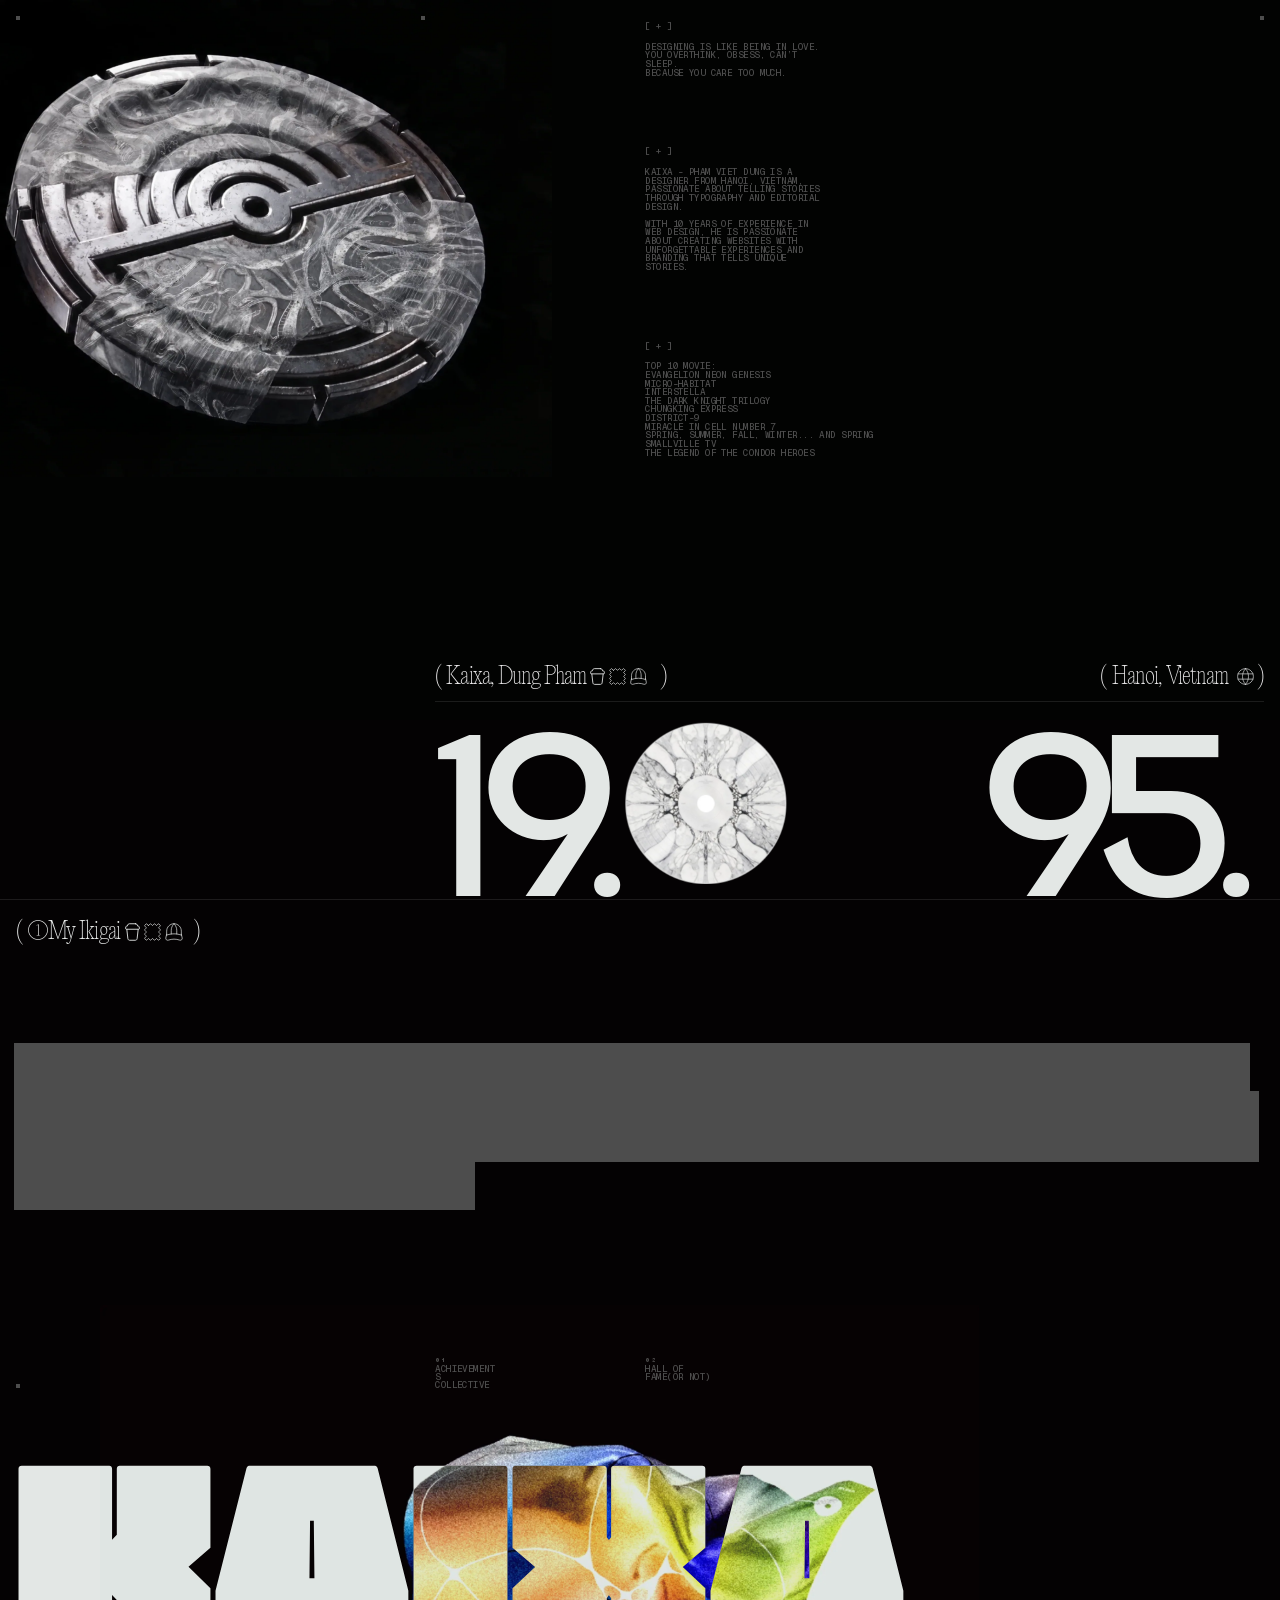
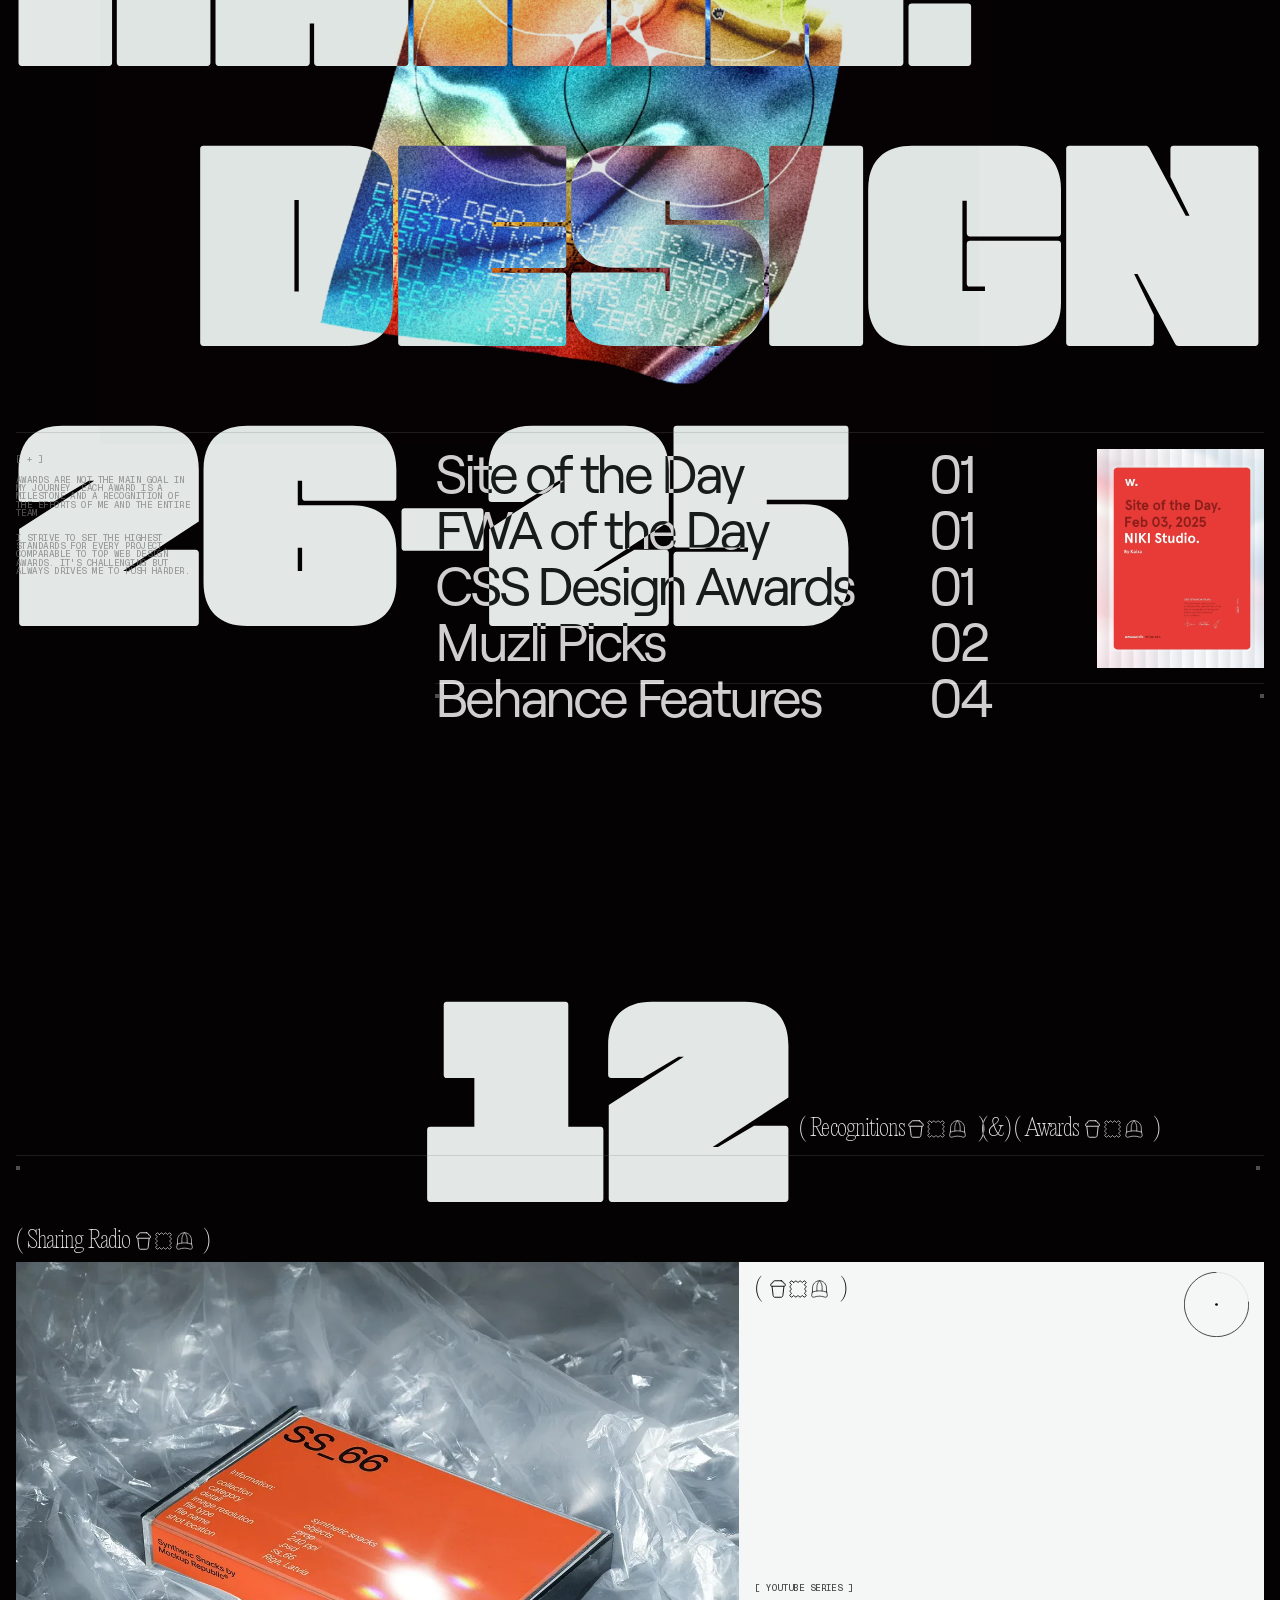
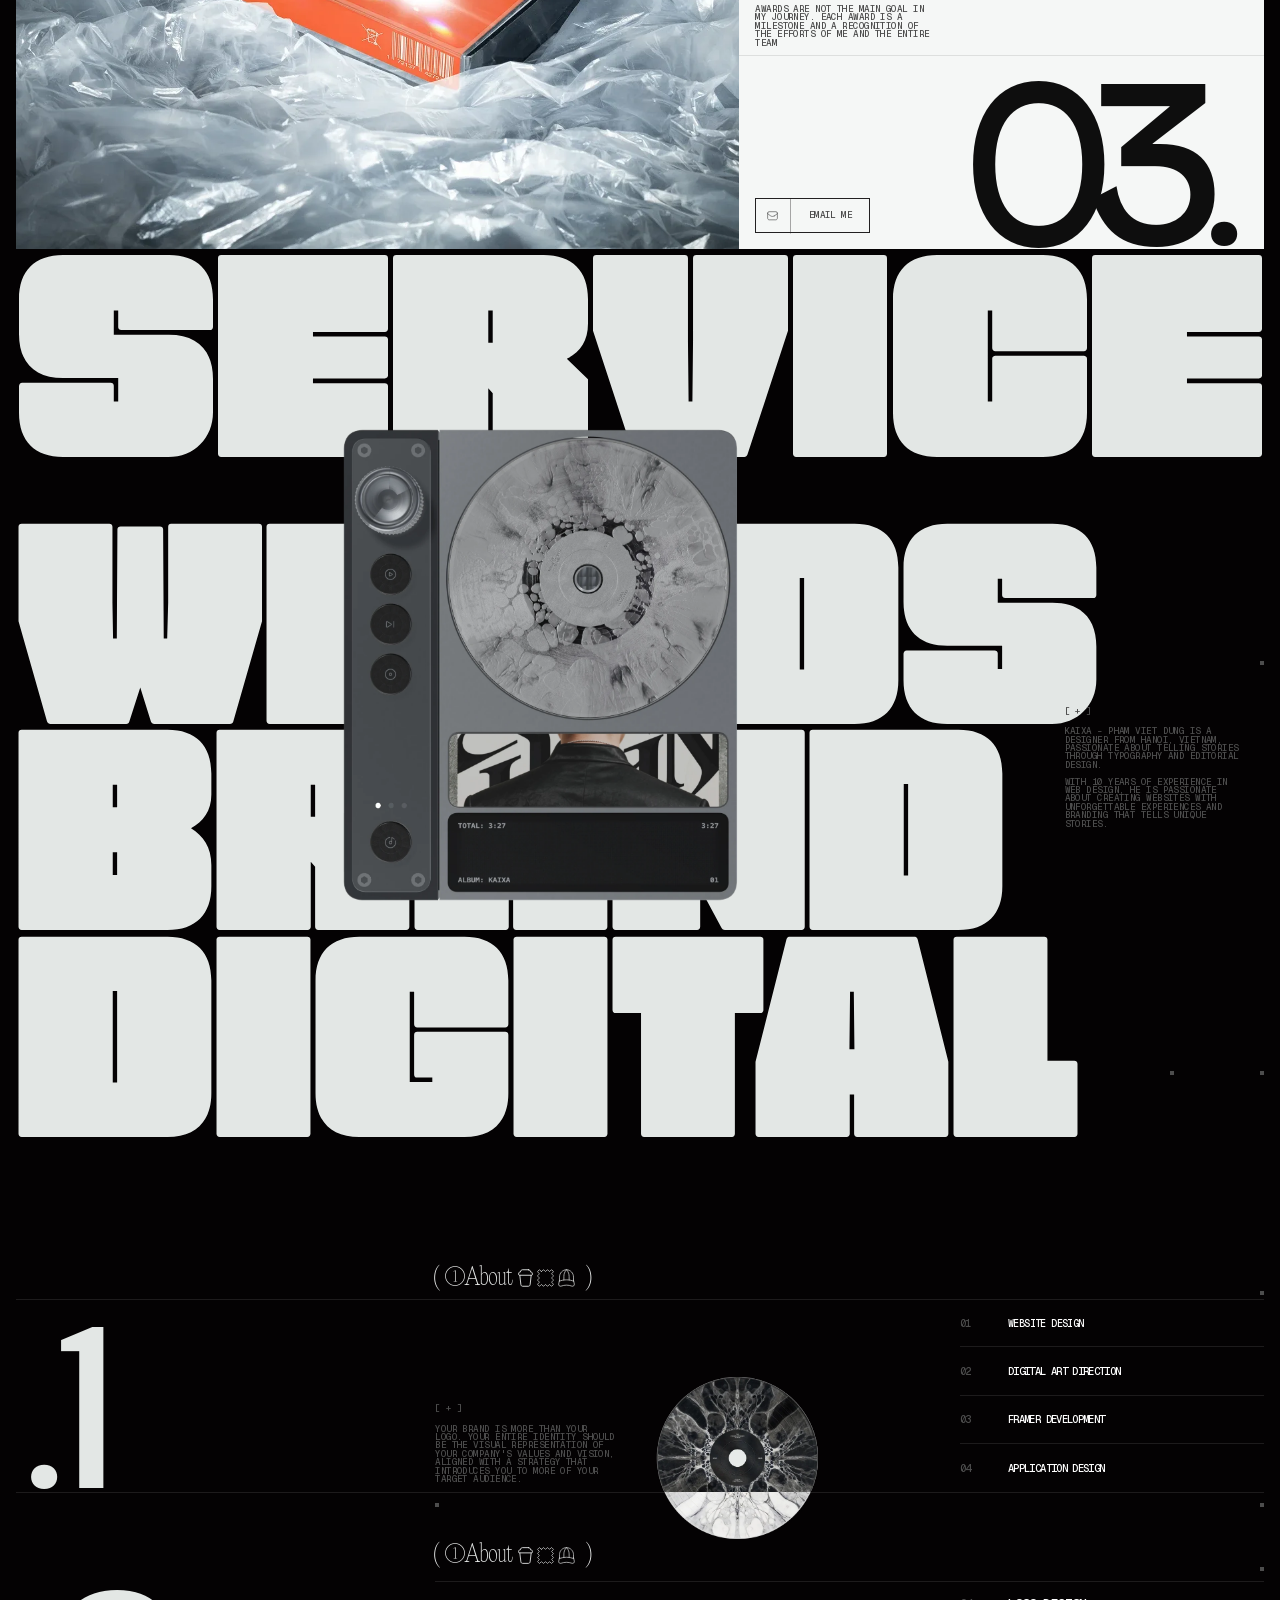
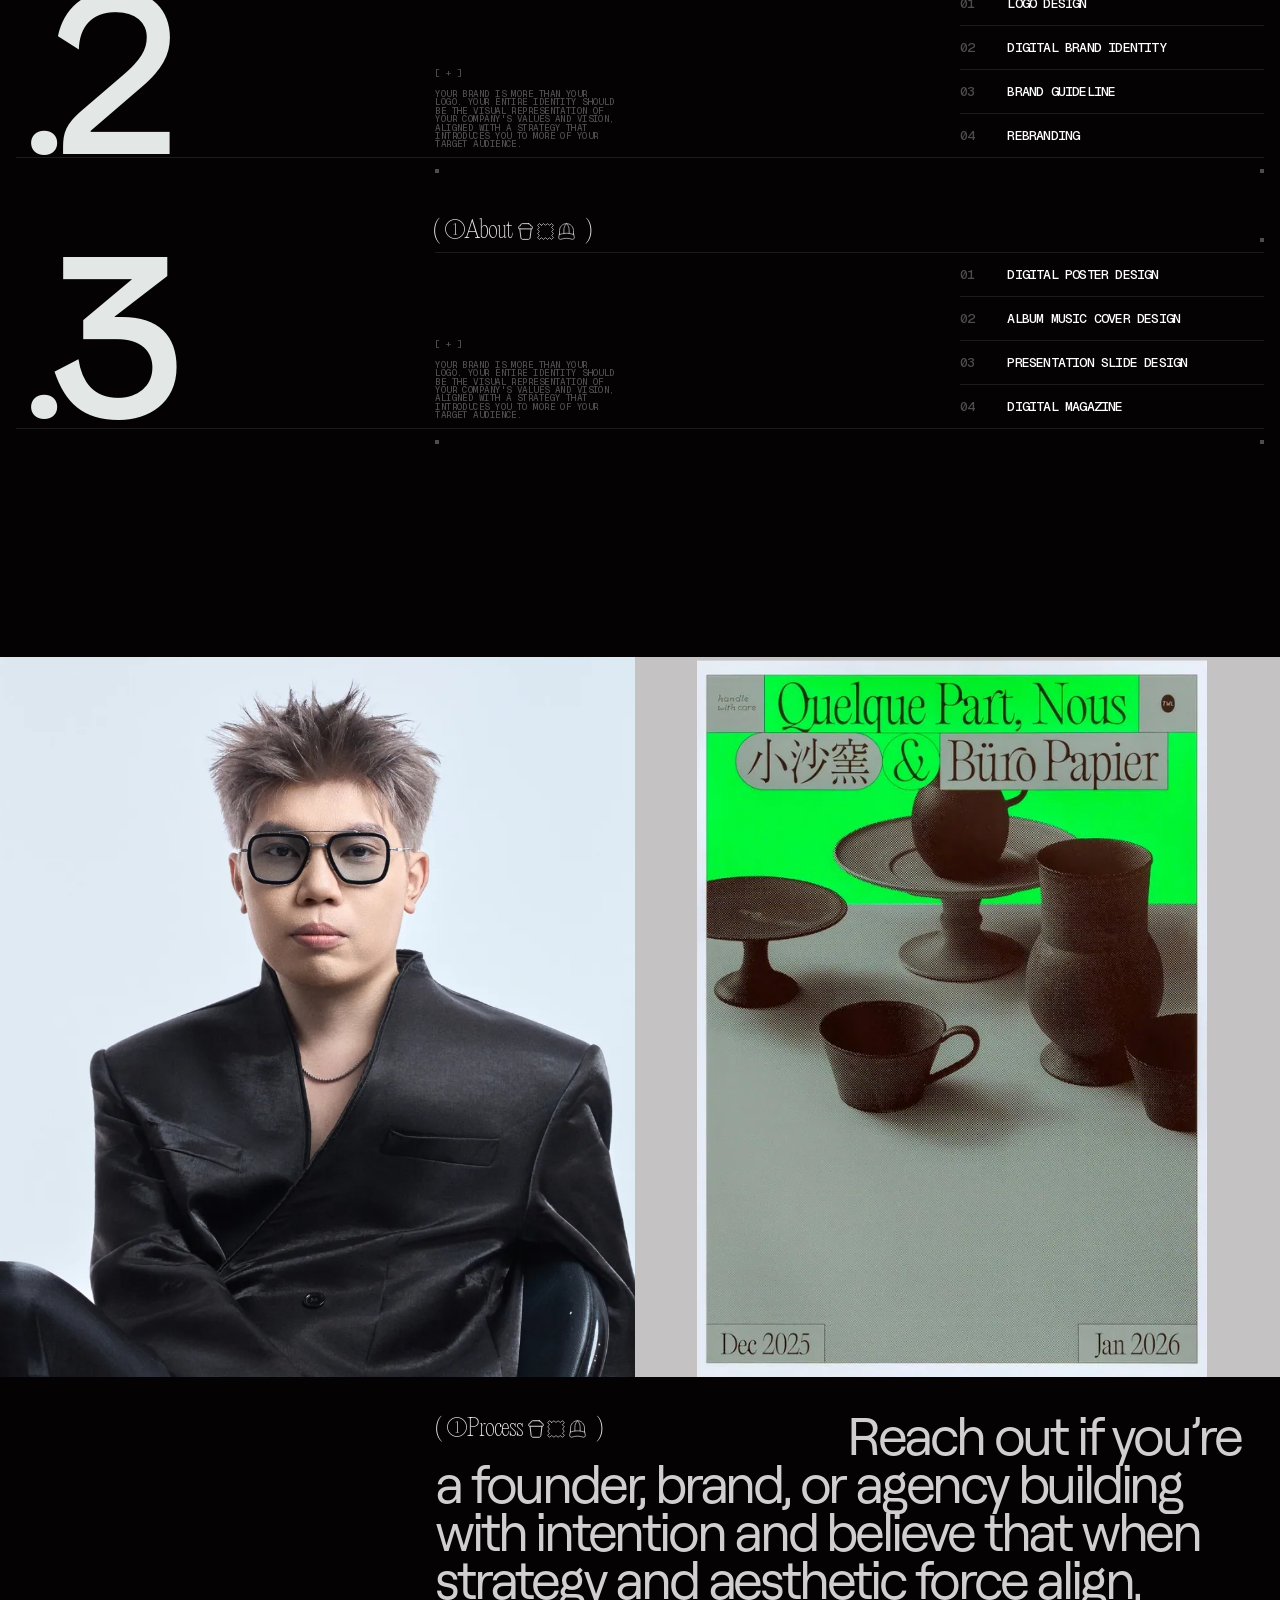
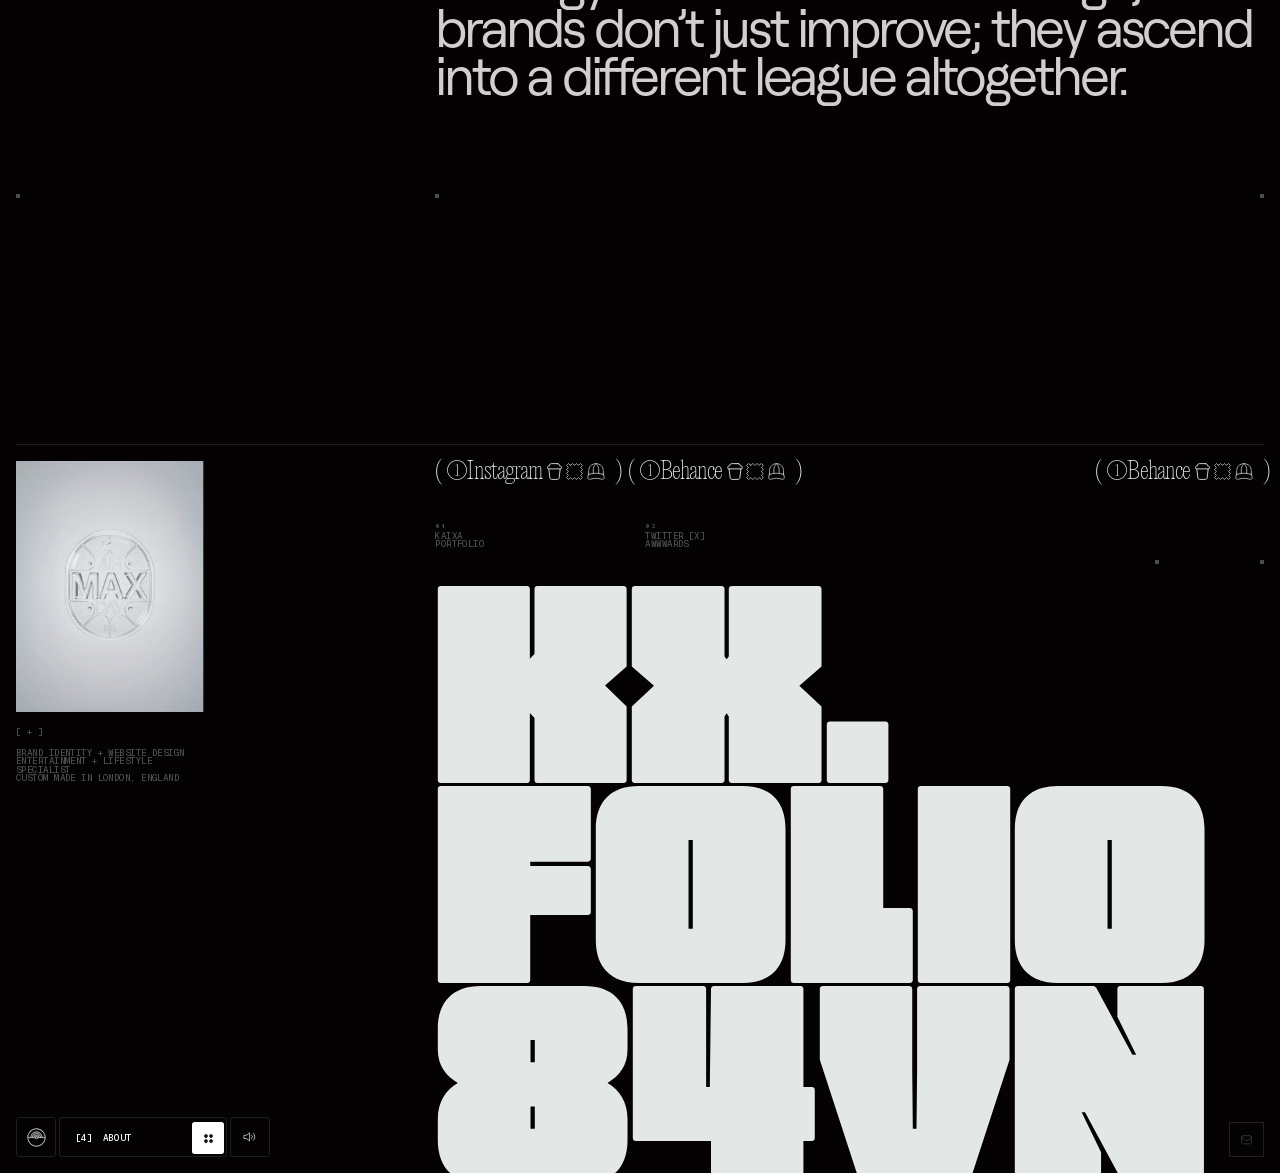
==== commit 9ddcfd11: "About: chữ hiện ra + hover từng dòng, máy CD chính diện; Home: kính theo máy CD, icon Myicons; build" ====
--- a/about.html
+++ b/about.html
@@ -2,6 +2,14 @@
 <html lang="vi">
 <head>
   <meta charset="utf-8">
+  <!-- Bấm REFRESH thì chạy lại màn loading (người dùng chốt): sang index.html
+       kèm ?ve=<trang này>, hết loading quay về đúng trang. Phải đứng ĐẦU
+       <head> để trang chưa kịp vẽ gì đã chuyển đi. -->
+  <script>try{var kxNav=performance.getEntriesByType('navigation')[0];if(kxNav&&kxNav.type==='reload'){location.replace('index.html?ve='+encodeURIComponent(location.pathname.split('/').pop()||'home.html')+location.hash)}}catch(e){}</script>
+  <!-- Vừa tới từ màn loading (kx-page-transition.js): phủ ĐEN màu nền ngay
+       khung hình đầu, tới khi dải pixel bắt đầu cắt lớp phủ đi. -->
+  <script>try{var kxPt=sessionStorage.getItem('kx-pt:mo');if(kxPt){document.documentElement.classList.add('kx-pt-che');document.documentElement.style.setProperty('--kx-pt-che',JSON.parse(kxPt).coverColor||'#040203')}}catch(e){}</script>
+  <style>html.kx-pt-che::after{content:"";position:fixed;inset:0;z-index:2147482999;background:var(--kx-pt-che,#040203)}</style>
   <meta name="viewport" content="width=device-width, initial-scale=1, viewport-fit=cover">
   <title>About — Kaixa</title>
   <meta name="theme-color" content="#040203">
@@ -15,14 +23,24 @@
 </head>
 <body>
   <!-- SINH TỰ ĐỘNG bởi tools/figma-to-html.mjs — sửa ở design/figma/about.jsx rồi chạy lại. -->
-  <main class="kx-page k0" data-page="about" style="--H:11090" data-n="305:4866" data-name="About 3"><div class="k1" data-n="305:4868"></div><div class="k2" data-n="305:4869"><div class="k3"><img class="k4" alt="" src="assets/about/line242.svg"></div></div><div class="k5" data-n="305:4870" data-name="magnific_tao-video-loop-lien-mach-_O62q57Bynm 1"><img class="k6" src="assets/about/badge-loop.webp" alt=""></div><div class="k7" data-n="305:4871"><div class="k3"><img class="k4" alt="" src="assets/about/line244.svg"></div></div><div class="k8" data-n="305:4872"><div class="k3"><img class="k4" alt="" src="assets/about/line244.svg"></div></div><div class="k9" data-n="305:4873"><div class="k3"><img class="k4" alt="" src="assets/about/line245.svg"></div></div><div class="ka" data-n="305:4874"><div class="k3"><img class="k4" alt="" src="assets/about/line243.svg"></div></div><div class="kb" data-n="305:4875"><p class="kc" data-n="305:4876">( Kaixa, Dung Pham                  )</p><div class="kd" data-n="305:4877"><div class="ke" data-n="305:4878" data-name="Fast Food, Drink/coffee-glass"><div class="kf" data-n="I305:4878;11:10244" data-name="Group"><img class="kg" alt="" src="assets/about/group1.svg"></div></div><div class="kh" data-n="305:4879" data-name="Clothes, Sewing/textile-material"><img class="kg" alt="" src="assets/about/clothes-sewing-textile-material.svg"></div><div class="ki" data-n="305:4880" data-name="Clothes, Accessories/cap"><img class="kg" alt="" src="assets/about/clothes-accessories-cap.svg"></div></div></div><div class="kj" data-n="305:4881"><p class="kk" data-n="305:4882">( Hanoi, Vietnam       )</p><div class="kl" data-n="305:4883" data-name="Navigation, Maps/Earth, Home, World"><div class="km" data-n="I305:4883;9:36320" data-name="Group"><img class="kg" alt="" src="assets/about/group2.svg"></div></div></div><p class="kn" data-n="305:4884">                                            Passionate about aesthetic and always seeking it, believing that everything beautiful carries an interesting layer of meaning and brings value to people. My design combines the rhythms of art but never lets ego overshadow the user experience. I want each design to tell its own genuine story.</p><div class="ko" data-n="305:4885"><div class="kp" data-n="305:4886"><p class="kq" data-n="305:4887">Site of the Day</p><p class="kq" data-n="305:4888">FWA of the Day</p><p class="kq" data-n="305:4889">CSS Design Awards</p><p class="kq" data-n="305:4890">Muzli Picks</p><p class="kq" data-n="305:4891">Behance Features</p></div><div class="kr" data-n="305:4892"><p class="ks" data-n="305:4893">01</p><p class="ks" data-n="305:4894">01</p><p class="ks" data-n="305:4895">01</p><p class="ks" data-n="305:4896">02</p><div class="kt" data-n="305:4897"><p class="ku">04</p></div></div></div><div class="kv" data-n="305:4898"><p class="kw" data-n="305:4899">( ①My Ikigai                  )</p><div class="kx" data-n="305:4900"><div class="ke" data-n="305:4901" data-name="Fast Food, Drink/coffee-glass"><div class="kf" data-n="I305:4901;11:10244" data-name="Group"><img class="kg" alt="" src="assets/about/group1.svg"></div></div><div class="kh" data-n="305:4902" data-name="Clothes, Sewing/textile-material"><img class="kg" alt="" src="assets/about/clothes-sewing-textile-material.svg"></div><div class="ki" data-n="305:4903" data-name="Clothes, Accessories/cap"><img class="kg" alt="" src="assets/about/clothes-accessories-cap.svg"></div></div></div><p class="ky" data-n="305:4904">19.</p><p class="kz" data-n="305:4905">95.</p><div class="k10" data-n="305:4906"></div><div class="k11" data-n="305:4907"></div><div class="k12" data-n="305:4908"></div><div class="k13" data-n="305:4909"><div class="k14" data-n="305:4910"><p class="k15" data-n="305:4911">[ + ]</p><div class="k16" data-n="305:4912"><p class="k17">DESIGNING IS LIKE BEING IN LOVE.</p><p class="k17">YOU OVERTHINK, OBSESS, CAN’T SLEEP.</p><p class="ku">BECAUSE YOU CARE TOO MUCH.</p></div></div><div class="k14" data-n="305:4913"><p class="k15" data-n="305:4914">[ + ]</p><div class="k18" data-n="305:4915"><p class="k17">KAIXA - Pham Viet Dung is a designer from Hanoi, Vietnam, passionate about telling stories through typography and editorial design.</p><p class="k17">​</p><p class="ku">With 10 years of experience in web design, he is passionate about creating websites with unforgettable experiences and branding that tells unique stories.</p></div></div><div class="k14" data-n="305:4916"><p class="k19" data-n="305:4917">[ + ]</p><div class="k1a" data-n="305:4918"><p class="k17">TOP 10 MOVIE:</p><p class="k17">evangelion neon genesis</p><p class="k17">MICRO-HABITAT</p><p class="k17">INTERSTELLA</p><p class="k17">THE DARK KNIGHT TRILOGY</p><p class="k17">CHUNGKING EXPRESS</p><p class="k17">DISTRICT-9</p><p class="k17">Miracle in cell number 7</p><p class="k17">Spring, Summer, Fall, Winter... and Spring</p><p class="k17">smallville TV</p><p class="ku">THE LEGEND of the condor heroes</p></div></div></div><div class="k1b" data-n="305:4919"><div class="k14" data-n="305:4920"><p class="k15" data-n="305:4921">[ + ]</p><p class="k1c" data-n="305:4922">AWARDS ARE NOT THE MAIN GOAL IN MY JOURNEY. EACH AWARD IS A MILESTONE AND A RECOGNITION OF THE EFFORTS OF ME AND THE ENTIRE TEAM</p></div><p class="k1c" data-n="305:4923">I STRIVE TO SET THE HIGHEST STANDARDS FOR EVERY PROJECT, COMPARABLE TO TOP WEB DESIGN AWARDS. IT'S CHALLENGING BUT ALWAYS DRIVES ME TO PUSH HARDER.</p></div><div class="k1d" data-n="305:4924"><p class="k1e" data-n="305:4925">KAIXA.</p><p class="k1f" data-n="305:4926">DESIGN</p><p class="k1e" data-n="305:4927">26-25</p></div><p class="k1g" data-n="305:4928">WEB.DS</p><p class="k1h" data-n="305:4929">BRAND</p><p class="k1i" data-n="305:4930">DIGITAL</p><p class="k1j" data-n="305:4931">12</p><div class="k1k" data-n="305:4932"><p class="k1l">02</p><p class="k1l">HALL OF</p><p class="k1m">FAME(OR NOT)</p></div><div class="k1n" data-n="305:4933"><p class="k1l">01</p><p class="k1l">ACHIEVEMENTS</p><p class="k1m">COLLECTIVE</p></div><div class="k1o" data-kx-shader-baked="[{&quot;effect&quot;:&quot;CodeComponentId_dd018d6f50bd3341bd526cc999faf775abd74611_413&quot;,&quot;params&quot;:{&quot;tint&quot;:0,&quot;blackPoint&quot;:0,&quot;highlights&quot;:0,&quot;whitePoint&quot;:0,&quot;gamma&quot;:0,&quot;shadows&quot;:0,&quot;exposure&quot;:-5,&quot;definition&quot;:0,&quot;saturation&quot;:0,&quot;brilliance&quot;:0,&quot;contrast&quot;:81,&quot;vibrance&quot;:0,&quot;colorFilter&quot;:{&quot;r&quot;:1,&quot;g&quot;:1,&quot;b&quot;:1,&quot;a&quot;:1},&quot;temperature&quot;:0}}]" data-n="305:4934"><div class="k1p" data-name="Screen Recording 2026-08-25 at 00.40.50 1"><img class="k1q" src="assets/about/screen-recording.webp" alt=""></div></div><div class="k1r" data-n="305:4935"></div><div class="k1s" data-n="305:4936"></div><div class="k1t" data-n="305:4937"></div><div class="k1u" data-n="305:4938"></div><div class="k1v" data-n="305:4939"></div><div class="k1w" data-n="305:4940"><p class="k1x" data-n="305:4941">( Recognitions                  )</p><div class="k1y" data-n="305:4942"><div class="ke" data-n="305:4943" data-name="Fast Food, Drink/coffee-glass"><div class="kf" data-n="I305:4943;11:10244" data-name="Group"><img class="kg" alt="" src="assets/about/group1.svg"></div></div><div class="kh" data-n="305:4944" data-name="Clothes, Sewing/textile-material"><img class="kg" alt="" src="assets/about/clothes-sewing-textile-material.svg"></div><div class="ki" data-n="305:4945" data-name="Clothes, Accessories/cap"><img class="kg" alt="" src="assets/about/clothes-accessories-cap.svg"></div></div></div><div class="k1z" data-n="305:4946"><p class="k20" data-n="305:4947">( Sharing Radio                  )</p><div class="k21" data-n="305:4948"><div class="ke" data-n="305:4949" data-name="Fast Food, Drink/coffee-glass"><div class="kf" data-n="I305:4949;11:10244" data-name="Group"><img class="kg" alt="" src="assets/about/group1.svg"></div></div><div class="kh" data-n="305:4950" data-name="Clothes, Sewing/textile-material"><img class="kg" alt="" src="assets/about/clothes-sewing-textile-material.svg"></div><div class="ki" data-n="305:4951" data-name="Clothes, Accessories/cap"><img class="kg" alt="" src="assets/about/clothes-accessories-cap.svg"></div></div></div><div class="k22" data-n="305:4952"><p class="k23" data-n="305:4953">( Awards                  )</p><p class="k24" data-n="305:4954">(&amp;)</p><div class="k25" data-n="305:4955"><div class="ke" data-n="305:4956" data-name="Fast Food, Drink/coffee-glass"><div class="kf" data-n="I305:4956;11:10244" data-name="Group"><img class="kg" alt="" src="assets/about/group1.svg"></div></div><div class="kh" data-n="305:4957" data-name="Clothes, Sewing/textile-material"><img class="kg" alt="" src="assets/about/clothes-sewing-textile-material.svg"></div><div class="ki" data-n="305:4958" data-name="Clothes, Accessories/cap"><img class="kg" alt="" src="assets/about/clothes-accessories-cap.svg"></div></div></div><div class="k26" data-n="305:4959" data-name="image 355"><div class="k27"><img class="k28" alt="" src="assets/about/image355.webp"></div></div><div class="k29" data-n="305:4960"><div class="k2a" data-n="305:4961"><div class="k2b" aria-hidden="true"><img class="k2c" alt="" src="assets/about/rectangle2853.webp"><div class="k2d"></div></div></div><div class="k2e" data-n="305:4962"><p class="k15" data-n="305:4963">[ YOUTUBE SERIES ]</p><p class="k1c" data-n="305:4964">AWARDS ARE NOT THE MAIN GOAL IN MY JOURNEY. EACH AWARD IS A MILESTONE AND A RECOGNITION OF THE EFFORTS OF ME AND THE ENTIRE TEAM</p></div><div class="k2f" data-n="305:4965"><p class="k2g" data-n="305:4966">EMAIL ME</p><div class="k2h" data-n="305:4967"></div><div class="k2i" data-n="305:4968"><div class="k2j"><div class="k2k"><div class="k3"><img class="k4" alt="" src="assets/about/line246.svg"></div></div></div></div><div class="k2l" data-n="305:4969" data-name="Emails/Mail, Email, Letter"><img class="kg" alt="" src="assets/about/emails-mail-email-letter1.svg"></div></div><div class="k2m" data-n="305:4970"><div class="k2n" data-n="305:4971"><div class="k2b" aria-hidden="true"><img class="k2c" alt="" src="assets/about/rectangle2866.png"><div class="k2o"></div></div></div><div class="k2n" data-n="305:4972" data-name="Reactive 1"><img class="k2p" alt="" src="assets/about/reactive1.webp"></div></div><div class="k2q" data-n="305:4973"><p class="k2r" data-n="305:4974">(                   )</p><div class="k2s" data-n="305:4975"><div class="ke" data-n="305:4976" data-name="Fast Food, Drink/coffee-glass"><div class="kf" data-n="I305:4976;11:10244" data-name="Group"><img class="kg" alt="" src="assets/about/group3.svg"></div></div><div class="kh" data-n="305:4977" data-name="Clothes, Sewing/textile-material"><img class="kg" alt="" src="assets/about/clothes-sewing-textile-material1.svg"></div><div class="ki" data-n="305:4978" data-name="Clothes, Accessories/cap"><img class="kg" alt="" src="assets/about/clothes-accessories-cap1.svg"></div></div></div><p class="k2t" data-n="305:4979">03.</p><div class="k2u" data-n="305:4980"><div class="k3"><img class="k4" alt="" src="assets/about/line301.svg"></div></div><div class="k2v" data-n="305:4981"><div class="k2w"><img class="k4" alt="" src="assets/about/group1495.svg"></div></div></div><div class="k2x" data-n="305:4985"><p class="k15" data-n="305:4986">[ + ]</p><div class="k18" data-n="305:4987"><p class="k17">KAIXA - Pham Viet Dung is a designer from Hanoi, Vietnam, passionate about telling stories through typography and editorial design.</p><p class="k17">​</p><p class="ku">With 10 years of experience in web design, he is passionate about creating websites with unforgettable experiences and branding that tells unique stories.</p></div></div><div class="k2y" data-n="305:4988" data-name="SERVICE"><div class="k2z" data-n="305:4989" data-name="Vector"><img class="kg" alt="" src="assets/about/vector.svg"></div><div class="k30" data-n="305:4990" data-name="Vector"><img class="kg" alt="" src="assets/about/vector1.svg"></div><div class="k31" data-n="305:4991" data-name="Vector"><img class="kg" alt="" src="assets/about/vector2.svg"></div><div class="k32" data-n="305:4992" data-name="Vector"><img class="kg" alt="" src="assets/about/vector3.svg"></div><div class="k33" data-n="305:4993" data-name="Vector"><img class="kg" alt="" src="assets/about/vector4.svg"></div><div class="k34" data-n="305:4994" data-name="Vector"><img class="kg" alt="" src="assets/about/vector5.svg"></div><div class="k35" data-n="305:4995" data-name="Vector"><img class="kg" alt="" src="assets/about/vector6.svg"></div></div><div class="k36" data-n="305:4996"></div><div class="k37" data-n="305:4997"></div><div class="k38" data-n="305:4998"></div><div class="k39" data-n="305:4999"><div class="k3"><img class="k4" alt="" src="assets/about/line247.svg"></div></div><div class="k3a" data-n="305:5000"><div class="k3"><img class="k4" alt="" src="assets/about/line248.svg"></div></div><div class="k3b" data-n="305:5001"><div class="k3"><img class="k4" alt="" src="assets/about/line248.svg"></div></div><div class="k3c" data-n="305:5002"><div class="k3"><img class="k4" alt="" src="assets/about/line248.svg"></div></div><div class="k3d" data-n="305:5003"><div class="k3"><img class="k4" alt="" src="assets/about/line244.svg"></div></div><div class="k3e" data-n="305:5004"><p class="k3f" data-n="305:5005">01</p><p class="k3g" data-n="305:5006">WEBSITE DESIGN</p></div><div class="k3h" data-n="305:5007"><p class="k3f" data-n="305:5008">02</p><p class="k3g" data-n="305:5009">DIGITAL ART DIRECTION</p></div><div class="k3i" data-n="305:5010"><p class="k15" data-n="305:5011">[ + ]</p><p class="k1c" data-n="305:5012">Your brand is more than your logo. Your entire identity should be the visual representation of your company's values and vision, aligned with a strategy that introduces you to more of your target audience.</p></div><div class="k3j" data-n="305:5013"><p class="k3f" data-n="305:5014">03</p><p class="k3g" data-n="305:5015">FRAMER DEVELOPMENT</p></div><div class="k3k" data-n="305:5016"><p class="k3f" data-n="305:5017">04</p><p class="k3g" data-n="305:5018">APPLICATION DESIGN</p></div><div class="k3l" data-n="305:5019"></div><div class="k3m" data-n="305:5020"><div class="k3n" data-n="305:5021"></div><div class="k3n" data-n="305:5022"></div></div><div class="k3o" data-n="305:5023"><p class="k3p" data-n="305:5024">( ①About                  )</p><div class="k3q" data-n="305:5025"><div class="ke" data-n="305:5026" data-name="Fast Food, Drink/coffee-glass"><div class="kf" data-n="I305:5026;11:10244" data-name="Group"><img class="kg" alt="" src="assets/about/group1.svg"></div></div><div class="kh" data-n="305:5027" data-name="Clothes, Sewing/textile-material"><img class="kg" alt="" src="assets/about/clothes-sewing-textile-material.svg"></div><div class="ki" data-n="305:5028" data-name="Clothes, Accessories/cap"><img class="kg" alt="" src="assets/about/clothes-accessories-cap.svg"></div></div></div><div class="k3r" data-n="305:5029"><div class="k3"><img class="k4" alt="" src="assets/about/line242.svg"></div></div><div class="k3s" data-n="305:5030"><div class="k3"><img class="k4" alt="" src="assets/about/line248.svg"></div></div><div class="k3t" data-n="305:5031"><div class="k3"><img class="k4" alt="" src="assets/about/line248.svg"></div></div><div class="k3u" data-n="305:5032"><div class="k3"><img class="k4" alt="" src="assets/about/line248.svg"></div></div><div class="k3v" data-n="305:5033"><div class="k3"><img class="k4" alt="" src="assets/about/line244.svg"></div></div><p class="k3w" data-n="305:5034">01</p><p class="k3x" data-n="305:5035">LOGO DESIGN</p><p class="k3y" data-n="305:5036">02</p><p class="k3z" data-n="305:5037">DIGITAL BRAND IDENTITY</p><div class="k40" data-n="305:5038"><p class="k15" data-n="305:5039">[ + ]</p><p class="k1c" data-n="305:5040">Your brand is more than your logo. Your entire identity should be the visual representation of your company's values and vision, aligned with a strategy that introduces you to more of your target audience.</p></div><p class="k41" data-n="305:5041">03</p><p class="k42" data-n="305:5042">04</p><p class="k43" data-n="305:5043">BRAND GUIDELINE</p><p class="k44" data-n="305:5044">ReBRANDING</p><div class="k45" data-n="305:5045"><div class="k3n" data-n="305:5046"></div><div class="k3n" data-n="305:5047"></div></div><div class="k46" data-n="305:5048"></div><div class="k47" data-n="305:5049"><p class="k48" data-n="305:5050">( ①About                  )</p><div class="k49" data-n="305:5051"><div class="ke" data-n="305:5052" data-name="Fast Food, Drink/coffee-glass"><div class="kf" data-n="I305:5052;11:10244" data-name="Group"><img class="kg" alt="" src="assets/about/group1.svg"></div></div><div class="kh" data-n="305:5053" data-name="Clothes, Sewing/textile-material"><img class="kg" alt="" src="assets/about/clothes-sewing-textile-material.svg"></div><div class="ki" data-n="305:5054" data-name="Clothes, Accessories/cap"><img class="kg" alt="" src="assets/about/clothes-accessories-cap.svg"></div></div></div><div class="k4a" data-n="305:5055"><div class="k3"><img class="k4" alt="" src="assets/about/line242.svg"></div></div><div class="k4b" data-n="305:5056"><div class="k3"><img class="k4" alt="" src="assets/about/line248.svg"></div></div><div class="k4c" data-n="305:5057"><div class="k3"><img class="k4" alt="" src="assets/about/line248.svg"></div></div><div class="k4d" data-n="305:5058"><div class="k3"><img class="k4" alt="" src="assets/about/line248.svg"></div></div><div class="k4e" data-n="305:5059"><div class="k3"><img class="k4" alt="" src="assets/about/line244.svg"></div></div><p class="k4f" data-n="305:5060">01</p><p class="k4g" data-n="305:5061">DIGITAL POSTER DESIGN</p><p class="k4h" data-n="305:5062">02</p><p class="k4i" data-n="305:5063">ALBUM MUSIC COVER DESIGN</p><div class="k4j" data-n="305:5064"><p class="k15" data-n="305:5065">[ + ]</p><p class="k1c" data-n="305:5066">Your brand is more than your logo. Your entire identity should be the visual representation of your company's values and vision, aligned with a strategy that introduces you to more of your target audience.</p></div><p class="k4k" data-n="305:5067">03</p><p class="k4l" data-n="305:5068">04</p><p class="k4m" data-n="305:5069">PRESENTATION SLIDE DESIGN</p><p class="k4n" data-n="305:5070">DIGITAL MAGAZINE</p><div class="k4o" data-n="305:5071"><div class="k3n" data-n="305:5072"></div><div class="k3n" data-n="305:5073"></div></div><div class="k4p" data-n="305:5074"></div><div class="k4q" data-n="305:5075"><p class="k4r" data-n="305:5076">( ①About                  )</p><div class="k4s" data-n="305:5077"><div class="ke" data-n="305:5078" data-name="Fast Food, Drink/coffee-glass"><div class="kf" data-n="I305:5078;11:10244" data-name="Group"><img class="kg" alt="" src="assets/about/group1.svg"></div></div><div class="kh" data-n="305:5079" data-name="Clothes, Sewing/textile-material"><img class="kg" alt="" src="assets/about/clothes-sewing-textile-material.svg"></div><div class="ki" data-n="305:5080" data-name="Clothes, Accessories/cap"><img class="kg" alt="" src="assets/about/clothes-accessories-cap.svg"></div></div></div><p class="k4t" data-n="305:5081">.1</p><p class="k4u" data-n="305:5082">.2</p><p class="k4v" data-n="305:5083">.3</p><div class="k4w" data-n="305:5084"><div class="k4x" data-n="305:5085"><div class="k2b" aria-hidden="true"><img class="k2c" alt="" src="assets/about/rectangle2853.webp"><div class="k4y"></div></div></div><div class="k4z" data-n="305:5086" data-name="image 347"><div class="k27"><img class="k50" alt="" src="assets/about/image347.webp"></div></div><div class="k51" data-n="305:5087"><img class="k2p" alt="" src="assets/about/rectangle2867.webp"></div><div class="k52" data-n="305:5088"><div class="k27"><img class="k53" alt="" src="assets/about/rectangle2874.webp"></div></div></div><div class="k54" data-n="305:5089"><p class="k55" data-n="305:5090">                                          Reach out if you’re a founder, brand, or agency building with intention and believe that when strategy and aesthetic force align, brands don’t just improve; they ascend into a different league altogether.</p><div class="k56" data-n="305:5091"><p class="k57" data-n="305:5092">( ①Process                  )</p><div class="k58" data-n="305:5093"><div class="ke" data-n="305:5094" data-name="Fast Food, Drink/coffee-glass"><div class="kf" data-n="I305:5094;11:10244" data-name="Group"><img class="kg" alt="" src="assets/about/group1.svg"></div></div><div class="kh" data-n="305:5095" data-name="Clothes, Sewing/textile-material"><img class="kg" alt="" src="assets/about/clothes-sewing-textile-material.svg"></div><div class="ki" data-n="305:5096" data-name="Clothes, Accessories/cap"><img class="kg" alt="" src="assets/about/clothes-accessories-cap.svg"></div></div></div></div><div class="k59" data-n="305:5097"><div class="k5a" data-n="305:5098"><p class="k1l">02</p><p class="k1l">TWITTER [X]</p><p class="k1m">AWWWARDS</p></div><div class="k5b" data-n="305:5099"><p class="k1l">01</p><p class="k1l">KAIXA</p><p class="k1m">PORTFOLIO</p></div><div class="k5c" data-n="305:5100"><p class="k5d">KX.</p><p class="k5d">FOLIO</p><p class="k5e">84VN</p></div><div class="k5f" data-n="305:5101"><div class="k5g" data-n="305:5102"><p class="k5h" data-n="305:5103">( ①Instagram                  )</p><div class="k5i" data-n="305:5104"><div class="ke" data-n="305:5105" data-name="Fast Food, Drink/coffee-glass"><div class="kf" data-n="I305:5105;11:10244" data-name="Group"><img class="kg" alt="" src="assets/about/group1.svg"></div></div><div class="kh" data-n="305:5106" data-name="Clothes, Sewing/textile-material"><img class="kg" alt="" src="assets/about/clothes-sewing-textile-material.svg"></div><div class="ki" data-n="305:5107" data-name="Clothes, Accessories/cap"><img class="kg" alt="" src="assets/about/clothes-accessories-cap.svg"></div></div></div><div class="k5g" data-n="305:5108"><p class="k5h" data-n="305:5109">( ①Behance                  )</p><div class="k5j" data-n="305:5110"><div class="ke" data-n="305:5111" data-name="Fast Food, Drink/coffee-glass"><div class="kf" data-n="I305:5111;11:10244" data-name="Group"><img class="kg" alt="" src="assets/about/group1.svg"></div></div><div class="kh" data-n="305:5112" data-name="Clothes, Sewing/textile-material"><img class="kg" alt="" src="assets/about/clothes-sewing-textile-material.svg"></div><div class="ki" data-n="305:5113" data-name="Clothes, Accessories/cap"><img class="kg" alt="" src="assets/about/clothes-accessories-cap.svg"></div></div></div></div><div class="k5k" data-n="305:5114"><p class="k5l" data-n="305:5115">( ①Behance                  )</p><div class="k5m" data-n="305:5116"><div class="ke" data-n="305:5117" data-name="Fast Food, Drink/coffee-glass"><div class="kf" data-n="I305:5117;11:10244" data-name="Group"><img class="kg" alt="" src="assets/about/group1.svg"></div></div><div class="kh" data-n="305:5118" data-name="Clothes, Sewing/textile-material"><img class="kg" alt="" src="assets/about/clothes-sewing-textile-material.svg"></div><div class="ki" data-n="305:5119" data-name="Clothes, Accessories/cap"><img class="kg" alt="" src="assets/about/clothes-accessories-cap.svg"></div></div></div><div class="k5n" data-n="305:5120"><div class="k3"><img class="k4" alt="" src="assets/about/line244.svg"></div></div><div class="k5o" data-n="305:5121"></div><div class="k5p" data-n="305:5122"></div><div class="k5q" data-n="305:5123"></div><div class="k5r" data-n="305:5124"></div><div class="k5s" data-n="305:5125"></div><div class="k5t" data-n="305:5126"><div class="k5u" data-n="305:5127"></div><div class="k5v" data-n="305:5128" data-name="Emails/Mail, Email, Letter"><img class="kg" alt="" src="assets/about/emails-mail-email-letter1.svg"></div></div><div class="k5w" data-n="305:5129"><div class="k5x" data-n="I305:5129;2051:49674" data-name="@digital_archive 1"><img class="k1q" src="assets/shared/digital-archive.jpg" alt=""></div></div><div class="k5y" data-n="305:5130"><p class="k15" data-n="305:5131">[ + ]</p><div class="k16" data-n="305:5132"><p class="k17">Brand Identity + Website design</p><p class="k17">Entertainment + Lifestyle Specialist</p><p class="ku">Custom made in London, England</p></div></div></div><div class="k5z" data-n="305:5133"><div class="k60" data-n="305:5134"><div class="k61"><img class="kg" alt="" height="242" src="assets/about/ellipse143.webp" width="242"></div></div></div><div class="k62" data-n="305:5135"><img class="kg" alt="" height="242" src="assets/about/ellipse144.webp" width="242"></div><div class="k63" data-n="305:5136"><div class="k64" data-n="305:5137"><div class="k61"><img class="kg" alt="" height="242" src="assets/about/ellipse145.webp" width="242"></div></div></div><div class="k65" data-n="305:5138" data-name="image 359"><img class="k2p" alt="" src="assets/about/image359.webp"></div><div class="k66" data-n="305:5139"><img class="kg" alt="" height="412" src="assets/about/ellipse146.webp" width="412"></div><div class="k67" data-n="305:5140"></div><div class="k68" data-n="305:5141"></div><div class="k69" data-n="305:5142"></div><div class="k6a" data-n="305:5143"></div><div class="k6b" data-n="305:5144"></div><div class="k6c" data-n="305:5145"></div><div class="k6d" data-n="1:463"><div class="k6e" data-n="1:464"><div class="k6f" data-n="1:465"><div class="k6g" data-n="1:466"></div><div class="k6h" data-n="1:467" data-name="Logo-kaixa-01 2"><img class="kg" alt="" src="assets/about/logo-kaixa012.svg"></div></div></div><div class="k6i" data-n="1:469"><div class="k6j" data-n="1:470"><div class="k6k" data-n="1:471"><p class="k6l" data-n="1:472">[1]</p><p class="k6m" data-n="1:473">HOME</p></div><div class="k6n" data-n="1:474"><div class="k6o" data-n="1:475" data-name="Interface, Essential/Grid, Layout"><div class="km" data-n="I1:475;9:5369" data-name="Group"><img class="kg" alt="" src="assets/about/group.svg"></div></div></div></div></div><div class="k6e" data-n="1:476"><div class="k6f" data-n="1:477"><div class="k6g" data-n="1:478"></div></div><div class="k6p" data-n="1:479" data-name="Emails/Mail, Email, Letter"><img class="kg" alt="" src="assets/about/emails-mail-email-letter.svg"></div></div></div></main>
+  <main class="kx-page k0" data-page="about" data-man='[{"tu":0,"den":1080,"chiTren":false}]' style="--H:11090;height:calc(max(100svh, 1012 * var(--px)) + 10010 * var(--px))" data-n="305:4866" data-name="About 3"><div class="k1" data-n="305:4868"></div><div class="k2" data-n="305:4869"><div class="k3"><img class="k4" alt="" src="assets/about/line242.svg"></div></div><div class="k5" data-n="305:4870" data-name="magnific_tao-video-loop-lien-mach-_O62q57Bynm 1"><img class="k6" src="assets/about/badge-loop.webp" alt=""></div><div class="k7" data-n="305:4871"><div class="k3"><img class="k4" alt="" src="assets/about/line244.svg"></div></div><div class="k8" data-n="305:4872"><div class="k3"><img class="k4" alt="" src="assets/about/line244.svg"></div></div><div class="k9" data-n="305:4873"><div class="k3"><img class="k4" alt="" src="assets/about/line245.svg"></div></div><div class="ka" data-n="305:4874"><div class="k3"><img class="k4" alt="" src="assets/about/line243.svg"></div></div><div class="kb" data-n="305:4875"><p class="kc" data-n="305:4876">( Kaixa, Dung Pham                  )</p><div class="kd" data-n="305:4877"><div class="ke" data-n="305:4878" data-name="Fast Food, Drink/coffee-glass"><div class="kf" data-n="I305:4878;11:10244" data-name="Group"><img class="kg" alt="" src="assets/about/group1.svg"></div></div><div class="kh" data-n="305:4879" data-name="Clothes, Sewing/textile-material"><img class="kg" alt="" src="assets/about/clothes-sewing-textile-material.svg"></div><div class="ki" data-n="305:4880" data-name="Clothes, Accessories/cap"><img class="kg" alt="" src="assets/about/clothes-accessories-cap.svg"></div></div></div><div class="kj" data-n="305:4881"><p class="kk" data-n="305:4882">( Hanoi, Vietnam       )</p><div class="kl" data-n="305:4883" data-name="Navigation, Maps/Earth, Home, World"><div class="km" data-n="I305:4883;9:36320" data-name="Group"><img class="kg" alt="" src="assets/about/group2.svg"></div></div></div><p class="kn" data-n="305:4884">                                            Passionate about aesthetic and always seeking it, believing that everything beautiful carries an interesting layer of meaning and brings value to people. My design combines the rhythms of art but never lets ego overshadow the user experience. I want each design to tell its own genuine story.</p><div class="ko" data-n="305:4885"><div class="kp" data-n="305:4886"><p class="kq" data-n="305:4887">Site of the Day</p><p class="kq" data-n="305:4888">FWA of the Day</p><p class="kq" data-n="305:4889">CSS Design Awards</p><p class="kq" data-n="305:4890">Muzli Picks</p><p class="kq" data-n="305:4891">Behance Features</p></div><div class="kr" data-n="305:4892"><p class="ks" data-n="305:4893">01</p><p class="ks" data-n="305:4894">01</p><p class="ks" data-n="305:4895">01</p><p class="ks" data-n="305:4896">02</p><div class="kt" data-n="305:4897"><p class="ku">04</p></div></div></div><div class="kv" data-n="305:4898"><p class="kw" data-n="305:4899">( ①My Ikigai                  )</p><div class="kx" data-n="305:4900"><div class="ke" data-n="305:4901" data-name="Fast Food, Drink/coffee-glass"><div class="kf" data-n="I305:4901;11:10244" data-name="Group"><img class="kg" alt="" src="assets/about/group1.svg"></div></div><div class="kh" data-n="305:4902" data-name="Clothes, Sewing/textile-material"><img class="kg" alt="" src="assets/about/clothes-sewing-textile-material.svg"></div><div class="ki" data-n="305:4903" data-name="Clothes, Accessories/cap"><img class="kg" alt="" src="assets/about/clothes-accessories-cap.svg"></div></div></div><p class="ky" data-n="305:4904">19.</p><p class="kz" data-n="305:4905">95.</p><div class="k10" data-n="305:4906"></div><div class="k11" data-n="305:4907"></div><div class="k12" data-n="305:4908"></div><div class="k13" data-n="305:4909"><div class="k14" data-n="305:4910"><p class="k15" data-n="305:4911">[ + ]</p><div class="k16" data-n="305:4912"><p class="k17">DESIGNING IS LIKE BEING IN LOVE.</p><p class="k17">YOU OVERTHINK, OBSESS, CAN’T SLEEP.</p><p class="ku">BECAUSE YOU CARE TOO MUCH.</p></div></div><div class="k14" data-n="305:4913"><p class="k15" data-n="305:4914">[ + ]</p><div class="k18" data-n="305:4915"><p class="k17">KAIXA - Pham Viet Dung is a designer from Hanoi, Vietnam, passionate about telling stories through typography and editorial design.</p><p class="k17">​</p><p class="ku">With 10 years of experience in web design, he is passionate about creating websites with unforgettable experiences and branding that tells unique stories.</p></div></div><div class="k14" data-n="305:4916"><p class="k19" data-n="305:4917">[ + ]</p><div class="k1a" data-n="305:4918"><p class="k17">TOP 10 MOVIE:</p><p class="k17">evangelion neon genesis</p><p class="k17">MICRO-HABITAT</p><p class="k17">INTERSTELLA</p><p class="k17">THE DARK KNIGHT TRILOGY</p><p class="k17">CHUNGKING EXPRESS</p><p class="k17">DISTRICT-9</p><p class="k17">Miracle in cell number 7</p><p class="k17">Spring, Summer, Fall, Winter... and Spring</p><p class="k17">smallville TV</p><p class="ku">THE LEGEND of the condor heroes</p></div></div></div><div class="k1b" data-n="305:4919"><div class="k14" data-n="305:4920"><p class="k15" data-n="305:4921">[ + ]</p><p class="k1c" data-n="305:4922">AWARDS ARE NOT THE MAIN GOAL IN MY JOURNEY. EACH AWARD IS A MILESTONE AND A RECOGNITION OF THE EFFORTS OF ME AND THE ENTIRE TEAM</p></div><p class="k1c" data-n="305:4923">I STRIVE TO SET THE HIGHEST STANDARDS FOR EVERY PROJECT, COMPARABLE TO TOP WEB DESIGN AWARDS. IT'S CHALLENGING BUT ALWAYS DRIVES ME TO PUSH HARDER.</p></div><div class="k1d" data-n="305:4924"><p class="k1e" data-n="305:4925">KAIXA.</p><p class="k1f" data-n="305:4926">DESIGN</p><p class="k1e" data-n="305:4927">26-25</p></div><p class="k1g" data-n="305:4928">WEB.DS</p><p class="k1h" data-n="305:4929">BRAND</p><p class="k1i" data-n="305:4930">DIGITAL</p><p class="k1j" data-n="305:4931">12</p><div class="k1k" data-n="305:4932"><p class="k1l">02</p><p class="k1l">HALL OF</p><p class="k1m">FAME(OR NOT)</p></div><div class="k1n" data-n="305:4933"><p class="k1l">01</p><p class="k1l">ACHIEVEMENTS</p><p class="k1m">COLLECTIVE</p></div><div class="k1o" data-kx-shader-baked="[{&quot;effect&quot;:&quot;CodeComponentId_dd018d6f50bd3341bd526cc999faf775abd74611_413&quot;,&quot;params&quot;:{&quot;tint&quot;:0,&quot;blackPoint&quot;:0,&quot;highlights&quot;:0,&quot;whitePoint&quot;:0,&quot;gamma&quot;:0,&quot;shadows&quot;:0,&quot;exposure&quot;:-5,&quot;definition&quot;:0,&quot;saturation&quot;:0,&quot;brilliance&quot;:0,&quot;contrast&quot;:81,&quot;vibrance&quot;:0,&quot;colorFilter&quot;:{&quot;r&quot;:1,&quot;g&quot;:1,&quot;b&quot;:1,&quot;a&quot;:1},&quot;temperature&quot;:0}}]" data-n="305:4934"><div class="k1p" data-name="Screen Recording 2026-08-25 at 00.40.50 1"><img class="k1q" src="assets/about/screen-recording.webp" alt=""></div></div><div class="k1r" data-n="305:4935"></div><div class="k1s" data-n="305:4936"></div><div class="k1t" data-n="305:4937"></div><div class="k1u" data-n="305:4938"></div><div class="k1v" data-n="305:4939"></div><div class="k1w" data-n="305:4940"><p class="k1x" data-n="305:4941">( Recognitions                  )</p><div class="k1y" data-n="305:4942"><div class="ke" data-n="305:4943" data-name="Fast Food, Drink/coffee-glass"><div class="kf" data-n="I305:4943;11:10244" data-name="Group"><img class="kg" alt="" src="assets/about/group1.svg"></div></div><div class="kh" data-n="305:4944" data-name="Clothes, Sewing/textile-material"><img class="kg" alt="" src="assets/about/clothes-sewing-textile-material.svg"></div><div class="ki" data-n="305:4945" data-name="Clothes, Accessories/cap"><img class="kg" alt="" src="assets/about/clothes-accessories-cap.svg"></div></div></div><div class="k1z" data-n="305:4946"><p class="k20" data-n="305:4947">( Sharing Radio                  )</p><div class="k21" data-n="305:4948"><div class="ke" data-n="305:4949" data-name="Fast Food, Drink/coffee-glass"><div class="kf" data-n="I305:4949;11:10244" data-name="Group"><img class="kg" alt="" src="assets/about/group1.svg"></div></div><div class="kh" data-n="305:4950" data-name="Clothes, Sewing/textile-material"><img class="kg" alt="" src="assets/about/clothes-sewing-textile-material.svg"></div><div class="ki" data-n="305:4951" data-name="Clothes, Accessories/cap"><img class="kg" alt="" src="assets/about/clothes-accessories-cap.svg"></div></div></div><div class="k22" data-n="305:4952"><p class="k23" data-n="305:4953">( Awards                  )</p><p class="k24" data-n="305:4954">(&amp;)</p><div class="k25" data-n="305:4955"><div class="ke" data-n="305:4956" data-name="Fast Food, Drink/coffee-glass"><div class="kf" data-n="I305:4956;11:10244" data-name="Group"><img class="kg" alt="" src="assets/about/group1.svg"></div></div><div class="kh" data-n="305:4957" data-name="Clothes, Sewing/textile-material"><img class="kg" alt="" src="assets/about/clothes-sewing-textile-material.svg"></div><div class="ki" data-n="305:4958" data-name="Clothes, Accessories/cap"><img class="kg" alt="" src="assets/about/clothes-accessories-cap.svg"></div></div></div><div class="k26" data-n="305:4959" data-name="image 355"><div class="k27"><img class="k28" alt="" src="assets/about/image355.webp"></div></div><div class="k29" data-n="305:4960"><div class="k2a" data-n="305:4961"><div class="k2b" aria-hidden="true"><img class="k2c" alt="" src="assets/about/rectangle2853.webp"><div class="k2d"></div></div></div><div class="k2e" data-n="305:4962"><p class="k15" data-n="305:4963">[ YOUTUBE SERIES ]</p><p class="k1c" data-n="305:4964">AWARDS ARE NOT THE MAIN GOAL IN MY JOURNEY. EACH AWARD IS A MILESTONE AND A RECOGNITION OF THE EFFORTS OF ME AND THE ENTIRE TEAM</p></div><div class="k2f" data-n="305:4965"><p class="k2g" data-n="305:4966">EMAIL ME</p><div class="k2h" data-n="305:4967"></div><div class="k2i" data-n="305:4968"><div class="k2j"><div class="k2k"><div class="k3"><img class="k4" alt="" src="assets/about/line246.svg"></div></div></div></div><div class="k2l" data-n="305:4969" data-name="Emails/Mail, Email, Letter"><img class="kg" alt="" src="assets/about/emails-mail-email-letter1.svg"></div></div><div class="k2m" data-n="305:4970"><div class="k2n" data-n="305:4971"><div class="k2b" aria-hidden="true"><img class="k2c" alt="" src="assets/about/rectangle2866.png"><div class="k2o"></div></div></div><div class="k2n" data-n="305:4972" data-name="Reactive 1"><img class="k2p" alt="" src="assets/about/reactive1.webp"></div></div><div class="k2q" data-n="305:4973"><p class="k2r" data-n="305:4974">(                   )</p><div class="k2s" data-n="305:4975"><div class="ke" data-n="305:4976" data-name="Fast Food, Drink/coffee-glass"><div class="kf" data-n="I305:4976;11:10244" data-name="Group"><img class="kg" alt="" src="assets/about/group3.svg"></div></div><div class="kh" data-n="305:4977" data-name="Clothes, Sewing/textile-material"><img class="kg" alt="" src="assets/about/clothes-sewing-textile-material1.svg"></div><div class="ki" data-n="305:4978" data-name="Clothes, Accessories/cap"><img class="kg" alt="" src="assets/about/clothes-accessories-cap1.svg"></div></div></div><p class="k2t" data-n="305:4979">03.</p><div class="k2u" data-n="305:4980"><div class="k3"><img class="k4" alt="" src="assets/about/line301.svg"></div></div><div class="k2v" data-n="305:4981"><div class="k2w"><img class="k4" alt="" src="assets/about/group1495.svg"></div></div></div><div class="k2x" data-n="305:4985"><p class="k15" data-n="305:4986">[ + ]</p><div class="k18" data-n="305:4987"><p class="k17">KAIXA - Pham Viet Dung is a designer from Hanoi, Vietnam, passionate about telling stories through typography and editorial design.</p><p class="k17">​</p><p class="ku">With 10 years of experience in web design, he is passionate about creating websites with unforgettable experiences and branding that tells unique stories.</p></div></div><div class="k2y" data-n="305:4988" data-name="SERVICE"><div class="k2z" data-n="305:4989" data-name="Vector"><img class="kg" alt="" src="assets/about/vector.svg"></div><div class="k30" data-n="305:4990" data-name="Vector"><img class="kg" alt="" src="assets/about/vector1.svg"></div><div class="k31" data-n="305:4991" data-name="Vector"><img class="kg" alt="" src="assets/about/vector2.svg"></div><div class="k32" data-n="305:4992" data-name="Vector"><img class="kg" alt="" src="assets/about/vector3.svg"></div><div class="k33" data-n="305:4993" data-name="Vector"><img class="kg" alt="" src="assets/about/vector4.svg"></div><div class="k34" data-n="305:4994" data-name="Vector"><img class="kg" alt="" src="assets/about/vector5.svg"></div><div class="k35" data-n="305:4995" data-name="Vector"><img class="kg" alt="" src="assets/about/vector6.svg"></div></div><div class="k36" data-n="305:4996"></div><div class="k37" data-n="305:4997"></div><div class="k38" data-n="305:4998"></div><div class="k39" data-n="305:4999"><div class="k3"><img class="k4" alt="" src="assets/about/line247.svg"></div></div><div class="k3a" data-n="305:5000"><div class="k3"><img class="k4" alt="" src="assets/about/line248.svg"></div></div><div class="k3b" data-n="305:5001"><div class="k3"><img class="k4" alt="" src="assets/about/line248.svg"></div></div><div class="k3c" data-n="305:5002"><div class="k3"><img class="k4" alt="" src="assets/about/line248.svg"></div></div><div class="k3d" data-n="305:5003"><div class="k3"><img class="k4" alt="" src="assets/about/line244.svg"></div></div><div class="k3e" data-n="305:5004"><p class="k3f" data-n="305:5005">01</p><p class="k3g" data-n="305:5006">WEBSITE DESIGN</p></div><div class="k3h" data-n="305:5007"><p class="k3f" data-n="305:5008">02</p><p class="k3g" data-n="305:5009">DIGITAL ART DIRECTION</p></div><div class="k3i" data-n="305:5010"><p class="k15" data-n="305:5011">[ + ]</p><p class="k1c" data-n="305:5012">Your brand is more than your logo. Your entire identity should be the visual representation of your company's values and vision, aligned with a strategy that introduces you to more of your target audience.</p></div><div class="k3j" data-n="305:5013"><p class="k3f" data-n="305:5014">03</p><p class="k3g" data-n="305:5015">FRAMER DEVELOPMENT</p></div><div class="k3k" data-n="305:5016"><p class="k3f" data-n="305:5017">04</p><p class="k3g" data-n="305:5018">APPLICATION DESIGN</p></div><div class="k3l" data-n="305:5019"></div><div class="k3m" data-n="305:5020"><div class="k3n" data-n="305:5021"></div><div class="k3n" data-n="305:5022"></div></div><div class="k3o" data-n="305:5023"><p class="k3p" data-n="305:5024">( ①About                  )</p><div class="k3q" data-n="305:5025"><div class="ke" data-n="305:5026" data-name="Fast Food, Drink/coffee-glass"><div class="kf" data-n="I305:5026;11:10244" data-name="Group"><img class="kg" alt="" src="assets/about/group1.svg"></div></div><div class="kh" data-n="305:5027" data-name="Clothes, Sewing/textile-material"><img class="kg" alt="" src="assets/about/clothes-sewing-textile-material.svg"></div><div class="ki" data-n="305:5028" data-name="Clothes, Accessories/cap"><img class="kg" alt="" src="assets/about/clothes-accessories-cap.svg"></div></div></div><div class="k3r" data-n="305:5029"><div class="k3"><img class="k4" alt="" src="assets/about/line242.svg"></div></div><div class="k3s" data-n="305:5030"><div class="k3"><img class="k4" alt="" src="assets/about/line248.svg"></div></div><div class="k3t" data-n="305:5031"><div class="k3"><img class="k4" alt="" src="assets/about/line248.svg"></div></div><div class="k3u" data-n="305:5032"><div class="k3"><img class="k4" alt="" src="assets/about/line248.svg"></div></div><div class="k3v" data-n="305:5033"><div class="k3"><img class="k4" alt="" src="assets/about/line244.svg"></div></div><p class="k3w" data-n="305:5034">01</p><p class="k3x" data-n="305:5035">LOGO DESIGN</p><p class="k3y" data-n="305:5036">02</p><p class="k3z" data-n="305:5037">DIGITAL BRAND IDENTITY</p><div class="k40" data-n="305:5038"><p class="k15" data-n="305:5039">[ + ]</p><p class="k1c" data-n="305:5040">Your brand is more than your logo. Your entire identity should be the visual representation of your company's values and vision, aligned with a strategy that introduces you to more of your target audience.</p></div><p class="k41" data-n="305:5041">03</p><p class="k42" data-n="305:5042">04</p><p class="k43" data-n="305:5043">BRAND GUIDELINE</p><p class="k44" data-n="305:5044">ReBRANDING</p><div class="k45" data-n="305:5045"><div class="k3n" data-n="305:5046"></div><div class="k3n" data-n="305:5047"></div></div><div class="k46" data-n="305:5048"></div><div class="k47" data-n="305:5049"><p class="k48" data-n="305:5050">( ①About                  )</p><div class="k49" data-n="305:5051"><div class="ke" data-n="305:5052" data-name="Fast Food, Drink/coffee-glass"><div class="kf" data-n="I305:5052;11:10244" data-name="Group"><img class="kg" alt="" src="assets/about/group1.svg"></div></div><div class="kh" data-n="305:5053" data-name="Clothes, Sewing/textile-material"><img class="kg" alt="" src="assets/about/clothes-sewing-textile-material.svg"></div><div class="ki" data-n="305:5054" data-name="Clothes, Accessories/cap"><img class="kg" alt="" src="assets/about/clothes-accessories-cap.svg"></div></div></div><div class="k4a" data-n="305:5055"><div class="k3"><img class="k4" alt="" src="assets/about/line242.svg"></div></div><div class="k4b" data-n="305:5056"><div class="k3"><img class="k4" alt="" src="assets/about/line248.svg"></div></div><div class="k4c" data-n="305:5057"><div class="k3"><img class="k4" alt="" src="assets/about/line248.svg"></div></div><div class="k4d" data-n="305:5058"><div class="k3"><img class="k4" alt="" src="assets/about/line248.svg"></div></div><div class="k4e" data-n="305:5059"><div class="k3"><img class="k4" alt="" src="assets/about/line244.svg"></div></div><p class="k4f" data-n="305:5060">01</p><p class="k4g" data-n="305:5061">DIGITAL POSTER DESIGN</p><p class="k4h" data-n="305:5062">02</p><p class="k4i" data-n="305:5063">ALBUM MUSIC COVER DESIGN</p><div class="k4j" data-n="305:5064"><p class="k15" data-n="305:5065">[ + ]</p><p class="k1c" data-n="305:5066">Your brand is more than your logo. Your entire identity should be the visual representation of your company's values and vision, aligned with a strategy that introduces you to more of your target audience.</p></div><p class="k4k" data-n="305:5067">03</p><p class="k4l" data-n="305:5068">04</p><p class="k4m" data-n="305:5069">PRESENTATION SLIDE DESIGN</p><p class="k4n" data-n="305:5070">DIGITAL MAGAZINE</p><div class="k4o" data-n="305:5071"><div class="k3n" data-n="305:5072"></div><div class="k3n" data-n="305:5073"></div></div><div class="k4p" data-n="305:5074"></div><div class="k4q" data-n="305:5075"><p class="k4r" data-n="305:5076">( ①About                  )</p><div class="k4s" data-n="305:5077"><div class="ke" data-n="305:5078" data-name="Fast Food, Drink/coffee-glass"><div class="kf" data-n="I305:5078;11:10244" data-name="Group"><img class="kg" alt="" src="assets/about/group1.svg"></div></div><div class="kh" data-n="305:5079" data-name="Clothes, Sewing/textile-material"><img class="kg" alt="" src="assets/about/clothes-sewing-textile-material.svg"></div><div class="ki" data-n="305:5080" data-name="Clothes, Accessories/cap"><img class="kg" alt="" src="assets/about/clothes-accessories-cap.svg"></div></div></div><p class="k4t" data-n="305:5081">.1</p><p class="k4u" data-n="305:5082">.2</p><p class="k4v" data-n="305:5083">.3</p><div class="k4w" data-n="305:5084"><div class="k4x" data-n="305:5085"><div class="k2b" aria-hidden="true"><img class="k2c" alt="" src="assets/about/rectangle2853.webp"><div class="k4y"></div></div></div><div class="k4z" data-n="305:5086" data-name="image 347"><div class="k27"><img class="k50" alt="" src="assets/about/image347.webp"></div></div><div class="k51" data-n="305:5087"><img class="k2p" alt="" src="assets/about/rectangle2867.webp"></div><div class="k52" data-n="305:5088"><div class="k27"><img class="k53" alt="" src="assets/about/rectangle2874.webp"></div></div></div><div class="k54" data-n="305:5089"><p class="k55" data-n="305:5090">                                          Reach out if you’re a founder, brand, or agency building with intention and believe that when strategy and aesthetic force align, brands don’t just improve; they ascend into a different league altogether.</p><div class="k56" data-n="305:5091"><p class="k57" data-n="305:5092">( ①Process                  )</p><div class="k58" data-n="305:5093"><div class="ke" data-n="305:5094" data-name="Fast Food, Drink/coffee-glass"><div class="kf" data-n="I305:5094;11:10244" data-name="Group"><img class="kg" alt="" src="assets/about/group1.svg"></div></div><div class="kh" data-n="305:5095" data-name="Clothes, Sewing/textile-material"><img class="kg" alt="" src="assets/about/clothes-sewing-textile-material.svg"></div><div class="ki" data-n="305:5096" data-name="Clothes, Accessories/cap"><img class="kg" alt="" src="assets/about/clothes-accessories-cap.svg"></div></div></div></div><div class="k59" data-n="305:5097"><div class="k5a" data-n="305:5098"><p class="k1l">02</p><p class="k1l">TWITTER [X]</p><p class="k1m">AWWWARDS</p></div><div class="k5b" data-n="305:5099"><p class="k1l">01</p><p class="k1l">KAIXA</p><p class="k1m">PORTFOLIO</p></div><div class="k5c" data-n="305:5100"><p class="k5d">KX.</p><p class="k5d">FOLIO</p><p class="k5e">84VN</p></div><div class="k5f" data-n="305:5101"><div class="k5g" data-n="305:5102"><p class="k5h" data-n="305:5103">( ①Instagram                  )</p><div class="k5i" data-n="305:5104"><div class="ke" data-n="305:5105" data-name="Fast Food, Drink/coffee-glass"><div class="kf" data-n="I305:5105;11:10244" data-name="Group"><img class="kg" alt="" src="assets/about/group1.svg"></div></div><div class="kh" data-n="305:5106" data-name="Clothes, Sewing/textile-material"><img class="kg" alt="" src="assets/about/clothes-sewing-textile-material.svg"></div><div class="ki" data-n="305:5107" data-name="Clothes, Accessories/cap"><img class="kg" alt="" src="assets/about/clothes-accessories-cap.svg"></div></div></div><div class="k5g" data-n="305:5108"><p class="k5h" data-n="305:5109">( ①Behance                  )</p><div class="k5j" data-n="305:5110"><div class="ke" data-n="305:5111" data-name="Fast Food, Drink/coffee-glass"><div class="kf" data-n="I305:5111;11:10244" data-name="Group"><img class="kg" alt="" src="assets/about/group1.svg"></div></div><div class="kh" data-n="305:5112" data-name="Clothes, Sewing/textile-material"><img class="kg" alt="" src="assets/about/clothes-sewing-textile-material.svg"></div><div class="ki" data-n="305:5113" data-name="Clothes, Accessories/cap"><img class="kg" alt="" src="assets/about/clothes-accessories-cap.svg"></div></div></div></div><div class="k5k" data-n="305:5114"><p class="k5l" data-n="305:5115">( ①Behance                  )</p><div class="k5m" data-n="305:5116"><div class="ke" data-n="305:5117" data-name="Fast Food, Drink/coffee-glass"><div class="kf" data-n="I305:5117;11:10244" data-name="Group"><img class="kg" alt="" src="assets/about/group1.svg"></div></div><div class="kh" data-n="305:5118" data-name="Clothes, Sewing/textile-material"><img class="kg" alt="" src="assets/about/clothes-sewing-textile-material.svg"></div><div class="ki" data-n="305:5119" data-name="Clothes, Accessories/cap"><img class="kg" alt="" src="assets/about/clothes-accessories-cap.svg"></div></div></div><div class="k5n" data-n="305:5120"><div class="k3"><img class="k4" alt="" src="assets/about/line244.svg"></div></div><div class="k5o" data-n="305:5121"></div><div class="k5p" data-n="305:5122"></div><div class="k5q" data-n="305:5123"></div><div class="k5r" data-n="305:5124"></div><div class="k5s" data-n="305:5125"></div><div class="k5t" data-n="305:5126"><div class="k5u" data-n="305:5127"></div><div class="k5v" data-n="305:5128" data-name="Emails/Mail, Email, Letter"><img class="kg" alt="" src="assets/about/emails-mail-email-letter1.svg"></div></div><div class="k5w" data-n="305:5129"><div class="k5x" data-n="I305:5129;2051:49674" data-name="@digital_archive 1"><img class="k1q" src="assets/shared/digital-archive.jpg" alt=""></div></div><div class="k5y" data-n="305:5130"><p class="k15" data-n="305:5131">[ + ]</p><div class="k16" data-n="305:5132"><p class="k17">Brand Identity + Website design</p><p class="k17">Entertainment + Lifestyle Specialist</p><p class="ku">Custom made in London, England</p></div></div></div><div class="k5z" data-n="305:5133"><div class="k60" data-n="305:5134"><div class="k61"><img class="kg" alt="" height="242" src="assets/about/ellipse143.webp" width="242"></div></div></div><div class="k62" data-n="305:5135"><img class="kg" alt="" height="242" src="assets/about/ellipse144.webp" width="242"></div><div class="k63" data-n="305:5136"><div class="k64" data-n="305:5137"><div class="k61"><img class="kg" alt="" height="242" src="assets/about/ellipse145.webp" width="242"></div></div></div><div class="k65" data-n="305:5138" data-name="image 359"><img class="k66" alt="" src="assets/about/cd-chinh-dien.webp"></div><div class="k67" data-n="305:5139"></div><div class="k68" data-n="305:5140"></div><div class="k69" data-n="305:5141"></div><div class="k6a" data-n="305:5142"></div><div class="k6b" data-n="305:5143"></div><div class="k6c" data-n="305:5144"></div><div class="k6d" data-n="305:5145"></div><div class="k6e" data-n="1:463"><div class="k6f" data-n="1:464"><div class="k6g" data-n="1:465"><div class="k6h" data-n="1:466"></div><div class="k6i" data-n="1:467" data-name="Logo-kaixa-01 2"><img class="kg" alt="" src="assets/about/logo-kaixa012.svg"></div></div></div><div class="k6j" data-n="1:469"><div class="k6k" data-n="1:470"><div class="k6l" data-n="1:471"><p class="k6m" data-n="1:472">[1]</p><p class="k6n" data-n="1:473">HOME</p></div><div class="k6o" data-n="1:474"><div class="k6p" data-n="1:475" data-name="Interface, Essential/Grid, Layout"><div class="km" data-n="I1:475;9:5369" data-name="Group"><img class="kg" alt="" src="assets/about/group.svg"></div></div></div></div></div><div class="k6f" data-n="1:476"><div class="k6g" data-n="1:477"><div class="k6h" data-n="1:478"></div></div><div class="k6q" data-n="1:479" data-name="Emails/Mail, Email, Letter"><img class="kg" alt="" src="assets/about/emails-mail-email-letter.svg"></div></div></div></main>
 
   <!-- Hiệu ứng. Mỗi file tự chạy, tham số nằm trong CONFIG ở đầu file. -->
+  <!-- ĐẦU TIÊN: trang vừa tới bằng lưới pixel (từ màn loading) thì quét ra ngay. -->
+  <script src="assets/js/kx-page-transition.js"></script>
   <script src="assets/js/kx-smooth-scroll.js"></script>
   <script src="assets/js/kx-sticky.js"></script>
   <script src="assets/js/kx-site-nav.js"></script>
   <script src="assets/js/kx-spin.js"></script>
+  <!-- Đoạn "Passionate about…": thanh trắng phủ từng dòng rồi rút đi, chữ hiện ra. -->
+  <script src="assets/js/kx-line-reveal.js"></script>
+  <!-- Cột chữ mono đầu trang: rê vào dòng nào thì dòng đó gõ lại + con trỏ khối. -->
+  <script src="assets/js/kx-type-hover.js"></script>
 
+  <!-- Hover nút (EMAIL ME…) bằng lưới pixel — như màn chuyển sau loading. -->
+  <script src="assets/js/kx-pixel-hover.js"></script>
+  <!-- Con trỏ tàu alien (cả site). -->
+  <script src="assets/js/kx-cursor.js"></script>
   <!-- Nút sound ở thanh nav (ô vốn là ô thư) + tiếng khi rê vào dự án. -->
   <script src="assets/js/kx-sound.js"></script>
 
--- a/assets/css/kx-about.css
+++ b/assets/css/kx-about.css
@@ -1,40 +1,40 @@
 /* SINH TỰ ĐỘNG bởi tools/figma-to-html.mjs từ design/figma/about.jsx — đừng sửa tay. */
 .kx-page .k0{background-color:#040203}
-.kx-page .k1{position:absolute;background-color:#020302;height:calc(1080 * var(--px));left:0;top:0;width:calc(1920 * var(--px))}
-.kx-page .k2{position:absolute;height:0;left:calc(33.33% + calc(13 * var(--px)));top:calc(782 * var(--px));width:calc(1243 * var(--px))}
+.kx-page .k1{position:absolute;background-color:#020302;height:calc(1080 * var(--px));left:0;top:calc(0 * var(--px));width:calc(1920 * var(--px))}
+.kx-page .k2{position:absolute;height:0;left:calc(33.33% + calc(13 * var(--px)));top:calc(max(100svh, 1012 * var(--px)) + -298 * var(--px));width:calc(1243 * var(--px))}
 .kx-page .k3{position:absolute;inset:calc(-1 * var(--px)) 0 0 0}
 .kx-page .k4{display:block;max-width:none;width:100%;height:100%}
 .kx-page .k5{position:absolute;height:calc(724 * var(--px));left:calc(-94 * var(--px));top:calc(-8 * var(--px));width:calc(922 * var(--px))}
 .kx-page .k6{position:absolute;left:calc(94 * var(--px));top:calc(8 * var(--px));width:calc(828 * var(--px));height:calc(716 * var(--px));max-width:none;pointer-events:none}
-.kx-page .k7{position:absolute;height:0;left:calc(24 * var(--px));top:calc(16.67% + calc(930.67 * var(--px)));width:calc(1872 * var(--px))}
-.kx-page .k8{position:absolute;height:0;left:calc(24 * var(--px));top:calc(33.33% + calc(167.33 * var(--px)));width:calc(1872 * var(--px))}
-.kx-page .k9{position:absolute;height:0;left:calc(33.33% + calc(13 * var(--px)));top:calc(16.67% + calc(1306.67 * var(--px)));width:calc(1243 * var(--px))}
-.kx-page .ka{position:absolute;height:0;left:0;top:calc(1080 * var(--px));width:calc(1920 * var(--px))}
-.kx-page .kb{position:absolute;display:contents;left:calc(33.33% + calc(13 * var(--px)));top:calc(729 * var(--px))}
-.kx-page .kc{text-box-edge:cap alphabetic;text-box-trim:trim-both;word-break:break-word;position:absolute;font-family:"PP Editorial New";font-weight:100;line-height:calc(30.862 * var(--px));left:calc(33.33% + calc(13 * var(--px)));mix-blend-mode:difference;font-style:normal;color:#ebebeb;font-size:calc(35.169 * var(--px));top:calc(730 * var(--px));letter-spacing:calc(-1.4067 * var(--px));white-space:pre}
-.kx-page .kd{position:absolute;height:calc(32 * var(--px));left:calc(41.67% + calc(80 * var(--px)));top:calc(729 * var(--px));width:calc(94 * var(--px))}
+.kx-page .k7{position:absolute;height:0;left:calc(24 * var(--px));top:calc(max(100svh, 1012 * var(--px)) + 1699.37 * var(--px));width:calc(1872 * var(--px))}
+.kx-page .k8{position:absolute;height:0;left:calc(24 * var(--px));top:calc(max(100svh, 1012 * var(--px)) + 2783.63 * var(--px));width:calc(1872 * var(--px))}
+.kx-page .k9{position:absolute;height:0;left:calc(33.33% + calc(13 * var(--px)));top:calc(max(100svh, 1012 * var(--px)) + 2075.37 * var(--px));width:calc(1243 * var(--px))}
+.kx-page .ka{position:absolute;height:0;left:0;top:calc(max(100svh, 1012 * var(--px)) + 0 * var(--px));width:calc(1920 * var(--px))}
+.kx-page .kb{position:absolute;display:contents;left:calc(33.33% + calc(13 * var(--px)));top:calc(max(100svh, 1012 * var(--px)) + -351 * var(--px))}
+.kx-page .kc{text-box-edge:cap alphabetic;text-box-trim:trim-both;word-break:break-word;position:absolute;font-family:"PP Editorial New";font-weight:100;line-height:calc(30.862 * var(--px));left:calc(33.33% + calc(13 * var(--px)));mix-blend-mode:difference;font-style:normal;color:#ebebeb;font-size:calc(35.169 * var(--px));top:calc(max(100svh, 1012 * var(--px)) + -350 * var(--px));letter-spacing:calc(-1.4067 * var(--px));white-space:pre}
+.kx-page .kd{position:absolute;height:calc(32 * var(--px));left:calc(41.67% + calc(80 * var(--px)));top:calc(max(100svh, 1012 * var(--px)) + -351 * var(--px));width:calc(94 * var(--px))}
 .kx-page .ke{position:absolute;inset:0 65.96% 0 0}
 .kx-page .kf{position:absolute;inset:-0.02%}
 .kx-page .kg{position:absolute;display:block;inset:0;max-width:none;width:100%;height:100%}
 .kx-page .kh{position:absolute;inset:0 34.04% 0 31.91%}
 .kx-page .ki{position:absolute;inset:0 0 0 65.96%}
-.kx-page .kj{position:absolute;height:calc(32 * var(--px));left:calc(83.33% + calc(58 * var(--px)));top:calc(729 * var(--px));width:calc(238 * var(--px))}
+.kx-page .kj{position:absolute;height:calc(32 * var(--px));left:calc(83.33% + calc(58 * var(--px)));top:calc(max(100svh, 1012 * var(--px)) + -351 * var(--px));width:calc(238 * var(--px))}
 .kx-page .kk{text-box-edge:cap alphabetic;text-box-trim:trim-both;word-break:break-word;position:absolute;font-family:"PP Editorial New";font-weight:100;line-height:calc(30.862 * var(--px));left:calc(238 * var(--px));mix-blend-mode:difference;font-style:normal;color:#ebebeb;font-size:calc(35.169 * var(--px));text-align:right;top:calc(1 * var(--px));letter-spacing:calc(-1.4067 * var(--px));white-space:pre;translate:-100% 0}
 .kx-page .kl{position:absolute;inset:0 5.04% 0 81.51%}
 .kx-page .km{position:absolute;display:contents;inset:0}
-.kx-page .kn{text-box-edge:cap alphabetic;text-box-trim:trim-both;word-break:break-word;position:absolute;font-family:"Roobert";font-weight:400;line-height:0.9;left:calc(24 * var(--px));mix-blend-mode:plus-lighter;font-style:normal;opacity:0.8;font-size:calc(80 * var(--px));color:#fff;top:calc(1096 * var(--px));letter-spacing:calc(-4.8 * var(--px));width:calc(1872 * var(--px));white-space:pre-wrap;font-feature-settings:"numr" 1}
-.kx-page .ko{word-break:break-word;position:absolute;align-content:stretch;display:flex;font-family:"Roobert";font-weight:400;gap:calc(120 * var(--px));align-items:center;left:calc(33.33% + calc(13 * var(--px)));font-style:normal;font-size:calc(80 * var(--px));color:#fff;top:calc(16.67% + calc(954.67 * var(--px)));letter-spacing:calc(-4.8 * var(--px));width:calc(1243 * var(--px))}
+.kx-page .kn{text-box-edge:cap alphabetic;text-box-trim:trim-both;word-break:break-word;position:absolute;font-family:"Roobert";font-weight:400;line-height:0.9;left:calc(24 * var(--px));mix-blend-mode:plus-lighter;font-style:normal;opacity:0.8;font-size:calc(80 * var(--px));color:#fff;top:calc(max(100svh, 1012 * var(--px)) + 16 * var(--px));letter-spacing:calc(-4.8 * var(--px));width:calc(1872 * var(--px));white-space:pre-wrap;font-feature-settings:"numr" 1}
+.kx-page .ko{word-break:break-word;position:absolute;align-content:stretch;display:flex;font-family:"Roobert";font-weight:400;gap:calc(120 * var(--px));align-items:center;left:calc(33.33% + calc(13 * var(--px)));font-style:normal;font-size:calc(80 * var(--px));color:#fff;top:calc(max(100svh, 1012 * var(--px)) + 1723.37 * var(--px));letter-spacing:calc(-4.8 * var(--px));width:calc(1243 * var(--px))}
 .kx-page .kp{align-content:stretch;display:flex;flex-direction:column;gap:calc(12 * var(--px));align-items:flex-start;line-height:0.9;position:relative;flex-shrink:0;width:calc(621 * var(--px));white-space:nowrap}
 .kx-page .kq{text-box-edge:cap alphabetic;text-box-trim:trim-both;mix-blend-mode:plus-lighter;opacity:0.8;position:relative;flex-shrink:0;width:100%;font-feature-settings:"numr" 1}
 .kx-page .kr{align-content:stretch;display:flex;flex-direction:column;gap:calc(12 * var(--px));align-items:flex-start;position:relative;flex-shrink:0}
 .kx-page .ks{text-box-edge:cap alphabetic;text-box-trim:trim-both;line-height:0.9;mix-blend-mode:plus-lighter;opacity:0.8;position:relative;flex-shrink:0;width:100%}
 .kx-page .kt{text-box-edge:cap alphabetic;text-box-trim:trim-both;display:flex;flex-direction:column;justify-content:center;line-height:0;mix-blend-mode:plus-lighter;opacity:0.8;position:relative;flex-shrink:0;width:100%}
 .kx-page .ku{line-height:0.9}
-.kx-page .kv{position:absolute;display:contents;left:calc(24 * var(--px));top:calc(1112 * var(--px))}
-.kx-page .kw{text-box-edge:cap alphabetic;text-box-trim:trim-both;word-break:break-word;position:absolute;font-family:"PP Editorial New";font-weight:100;line-height:calc(30.862 * var(--px));left:calc(24 * var(--px));mix-blend-mode:difference;font-style:normal;color:#ebebeb;font-size:calc(35.169 * var(--px));top:calc(1113 * var(--px));letter-spacing:calc(-1.4067 * var(--px));white-space:pre}
-.kx-page .kx{position:absolute;height:calc(32 * var(--px));left:calc(8.33% + calc(23 * var(--px)));top:calc(1112 * var(--px));width:calc(94 * var(--px))}
-.kx-page .ky{text-box-edge:cap alphabetic;text-box-trim:trim-both;word-break:break-word;position:absolute;font-family:"BT Danta";font-weight:500;line-height:calc(265.121 * var(--px));left:calc(33.33% - calc(3 * var(--px)));mix-blend-mode:difference;font-style:normal;color:#e7e9e8;font-size:calc(302.115 * var(--px));top:calc(814 * var(--px));letter-spacing:calc(-36.2538 * var(--px));white-space:nowrap}
-.kx-page .kz{text-box-edge:cap alphabetic;text-box-trim:trim-both;word-break:break-word;position:absolute;font-family:"BT Danta";font-weight:500;line-height:calc(265.121 * var(--px));left:calc(75% + calc(38 * var(--px)));mix-blend-mode:difference;font-style:normal;color:#e7e9e8;font-size:calc(302.115 * var(--px));top:calc(814 * var(--px));letter-spacing:calc(-36.2538 * var(--px));white-space:nowrap}
+.kx-page .kv{position:absolute;display:contents;left:calc(24 * var(--px));top:calc(max(100svh, 1012 * var(--px)) + 32 * var(--px))}
+.kx-page .kw{text-box-edge:cap alphabetic;text-box-trim:trim-both;word-break:break-word;position:absolute;font-family:"PP Editorial New";font-weight:100;line-height:calc(30.862 * var(--px));left:calc(24 * var(--px));mix-blend-mode:difference;font-style:normal;color:#ebebeb;font-size:calc(35.169 * var(--px));top:calc(max(100svh, 1012 * var(--px)) + 33 * var(--px));letter-spacing:calc(-1.4067 * var(--px));white-space:pre}
+.kx-page .kx{position:absolute;height:calc(32 * var(--px));left:calc(8.33% + calc(23 * var(--px)));top:calc(max(100svh, 1012 * var(--px)) + 32 * var(--px));width:calc(94 * var(--px))}
+.kx-page .ky{text-box-edge:cap alphabetic;text-box-trim:trim-both;word-break:break-word;position:absolute;font-family:"BT Danta";font-weight:500;line-height:calc(265.121 * var(--px));left:calc(33.33% - calc(3 * var(--px)));mix-blend-mode:difference;font-style:normal;color:#e7e9e8;font-size:calc(302.115 * var(--px));top:calc(max(100svh, 1012 * var(--px)) + -266 * var(--px));letter-spacing:calc(-36.2538 * var(--px));white-space:nowrap}
+.kx-page .kz{text-box-edge:cap alphabetic;text-box-trim:trim-both;word-break:break-word;position:absolute;font-family:"BT Danta";font-weight:500;line-height:calc(265.121 * var(--px));left:calc(75% + calc(38 * var(--px)));mix-blend-mode:difference;font-style:normal;color:#e7e9e8;font-size:calc(302.115 * var(--px));top:calc(max(100svh, 1012 * var(--px)) + -266 * var(--px));letter-spacing:calc(-36.2538 * var(--px));white-space:nowrap}
 .kx-page .k10{position:absolute;background-color:#4d4d4d;left:calc(25% + calc(151 * var(--px)));width:calc(6 * var(--px));height:calc(6 * var(--px));top:calc(24 * var(--px))}
 .kx-page .k11{position:absolute;background-color:#4d4d4d;left:calc(24 * var(--px));width:calc(6 * var(--px));height:calc(6 * var(--px));top:calc(24 * var(--px))}
 .kx-page .k12{position:absolute;background-color:#4d4d4d;left:calc(91.67% + calc(130 * var(--px)));width:calc(6 * var(--px));height:calc(6 * var(--px));top:calc(24 * var(--px))}
@@ -46,41 +46,41 @@
 .kx-page .k18{line-height:0;position:relative;flex-shrink:0;width:100%;white-space:pre-wrap}
 .kx-page .k19{line-height:calc(32 * var(--px));min-width:100%;position:relative;flex-shrink:0;width:min-content}
 .kx-page .k1a{line-height:0;position:relative;flex-shrink:0;white-space:nowrap}
-.kx-page .k1b{word-break:break-word;position:absolute;align-content:stretch;display:flex;flex-direction:column;font-family:"Geist Mono";font-weight:500;gap:calc(24 * var(--px));align-items:flex-start;left:calc(24 * var(--px));color:#4d4d4d;font-size:calc(14 * var(--px));top:calc(16.67% + calc(954.67 * var(--px)));letter-spacing:calc(-0.84 * var(--px));text-transform:uppercase;width:calc(273 * var(--px))}
+.kx-page .k1b{word-break:break-word;position:absolute;align-content:stretch;display:flex;flex-direction:column;font-family:"Geist Mono";font-weight:500;gap:calc(24 * var(--px));align-items:flex-start;left:calc(24 * var(--px));color:#4d4d4d;font-size:calc(14 * var(--px));top:calc(max(100svh, 1012 * var(--px)) + 1723.37 * var(--px));letter-spacing:calc(-0.84 * var(--px));text-transform:uppercase;width:calc(273 * var(--px))}
 .kx-page .k1c{line-height:0.9;position:relative;flex-shrink:0;width:100%}
-.kx-page .k1d{word-break:break-word;position:absolute;align-content:stretch;display:flex;flex-direction:column;font-family:"Free Fat Font";font-weight:400;gap:calc(8 * var(--px));align-items:flex-start;line-height:calc(412.087 * var(--px));left:calc(24 * var(--px));font-style:normal;color:#e7e9e8;font-size:calc(469.587 * var(--px));top:calc(1836 * var(--px));width:calc(1867 * var(--px))}
+.kx-page .k1d{word-break:break-word;position:absolute;align-content:stretch;display:flex;flex-direction:column;font-family:"Free Fat Font";font-weight:400;gap:calc(8 * var(--px));align-items:flex-start;line-height:calc(412.087 * var(--px));left:calc(24 * var(--px));font-style:normal;color:#e7e9e8;font-size:calc(469.587 * var(--px));top:calc(max(100svh, 1012 * var(--px)) + 756 * var(--px));width:calc(1867 * var(--px))}
 .kx-page .k1e{text-box-edge:cap alphabetic;text-box-trim:trim-both;mix-blend-mode:difference;position:relative;flex-shrink:0;width:100%}
 .kx-page .k1f{text-box-edge:cap alphabetic;text-box-trim:trim-both;mix-blend-mode:difference;position:relative;flex-shrink:0;text-align:right;width:100%}
-.kx-page .k1g{text-box-edge:cap alphabetic;text-box-trim:trim-both;word-break:break-word;position:absolute;font-family:"Free Fat Font";font-weight:400;line-height:calc(412.087 * var(--px));left:calc(24 * var(--px));mix-blend-mode:difference;font-style:normal;color:#e7e9e8;font-size:calc(469.587 * var(--px));top:calc(33.33% + calc(1527.33 * var(--px)));width:calc(1867 * var(--px))}
-.kx-page .k1h{text-box-edge:cap alphabetic;text-box-trim:trim-both;word-break:break-word;position:absolute;font-family:"Free Fat Font";font-weight:400;line-height:calc(412.087 * var(--px));left:calc(24 * var(--px));mix-blend-mode:difference;font-style:normal;color:#e7e9e8;font-size:calc(469.587 * var(--px));top:calc(33.33% + calc(1836.33 * var(--px)));width:calc(1867 * var(--px))}
-.kx-page .k1i{text-box-edge:cap alphabetic;text-box-trim:trim-both;word-break:break-word;position:absolute;font-family:"Free Fat Font";font-weight:400;line-height:calc(412.087 * var(--px));left:calc(24 * var(--px));mix-blend-mode:difference;font-style:normal;color:#e7e9e8;font-size:calc(469.587 * var(--px));top:calc(50% + calc(297 * var(--px)));width:calc(1867 * var(--px))}
-.kx-page .k1j{text-box-edge:cap alphabetic;text-box-trim:trim-both;word-break:break-word;position:absolute;font-family:"Free Fat Font";font-weight:400;line-height:calc(412.087 * var(--px));left:calc(33.33% - calc(3 * var(--px)));mix-blend-mode:difference;font-style:normal;color:#e7e9e8;font-size:calc(469.587 * var(--px));top:calc(16.67% + calc(1690.67 * var(--px)));white-space:nowrap}
-.kx-page .k1k{word-break:break-word;position:absolute;font-family:"Geist Mono";font-weight:500;line-height:0;left:calc(50% + calc(8 * var(--px)));color:#4d4d4d;font-size:calc(14 * var(--px));top:calc(1768 * var(--px));letter-spacing:calc(-0.84 * var(--px));text-transform:uppercase;width:calc(144 * var(--px));font-feature-settings:"numr" 1}
+.kx-page .k1g{text-box-edge:cap alphabetic;text-box-trim:trim-both;word-break:break-word;position:absolute;font-family:"Free Fat Font";font-weight:400;line-height:calc(412.087 * var(--px));left:calc(24 * var(--px));mix-blend-mode:difference;font-style:normal;color:#e7e9e8;font-size:calc(469.587 * var(--px));top:calc(max(100svh, 1012 * var(--px)) + 4143.63 * var(--px));width:calc(1867 * var(--px))}
+.kx-page .k1h{text-box-edge:cap alphabetic;text-box-trim:trim-both;word-break:break-word;position:absolute;font-family:"Free Fat Font";font-weight:400;line-height:calc(412.087 * var(--px));left:calc(24 * var(--px));mix-blend-mode:difference;font-style:normal;color:#e7e9e8;font-size:calc(469.587 * var(--px));top:calc(max(100svh, 1012 * var(--px)) + 4452.63 * var(--px));width:calc(1867 * var(--px))}
+.kx-page .k1i{text-box-edge:cap alphabetic;text-box-trim:trim-both;word-break:break-word;position:absolute;font-family:"Free Fat Font";font-weight:400;line-height:calc(412.087 * var(--px));left:calc(24 * var(--px));mix-blend-mode:difference;font-style:normal;color:#e7e9e8;font-size:calc(469.587 * var(--px));top:calc(max(100svh, 1012 * var(--px)) + 4762 * var(--px));width:calc(1867 * var(--px))}
+.kx-page .k1j{text-box-edge:cap alphabetic;text-box-trim:trim-both;word-break:break-word;position:absolute;font-family:"Free Fat Font";font-weight:400;line-height:calc(412.087 * var(--px));left:calc(33.33% - calc(3 * var(--px)));mix-blend-mode:difference;font-style:normal;color:#e7e9e8;font-size:calc(469.587 * var(--px));top:calc(max(100svh, 1012 * var(--px)) + 2459.37 * var(--px));white-space:nowrap}
+.kx-page .k1k{word-break:break-word;position:absolute;font-family:"Geist Mono";font-weight:500;line-height:0;left:calc(50% + calc(8 * var(--px)));color:#4d4d4d;font-size:calc(14 * var(--px));top:calc(max(100svh, 1012 * var(--px)) + 688 * var(--px));letter-spacing:calc(-0.84 * var(--px));text-transform:uppercase;width:calc(144 * var(--px));font-feature-settings:"numr" 1}
 .kx-page .k1l{line-height:0.84;margin-bottom:0}
 .kx-page .k1m{line-height:0.84}
-.kx-page .k1n{word-break:break-word;position:absolute;font-family:"Geist Mono";font-weight:500;line-height:0;left:calc(33.33% + calc(13 * var(--px)));color:#4d4d4d;font-size:calc(14 * var(--px));top:calc(1768 * var(--px));letter-spacing:calc(-0.84 * var(--px));text-transform:uppercase;width:calc(97 * var(--px));font-feature-settings:"numr" 1}
-.kx-page .k1o{position:absolute;height:calc(1109 * var(--px));left:calc(150 * var(--px));mix-blend-mode:exclusion;top:calc(1687 * var(--px));width:calc(1319 * var(--px))}
+.kx-page .k1n{word-break:break-word;position:absolute;font-family:"Geist Mono";font-weight:500;line-height:0;left:calc(33.33% + calc(13 * var(--px)));color:#4d4d4d;font-size:calc(14 * var(--px));top:calc(max(100svh, 1012 * var(--px)) + 688 * var(--px));letter-spacing:calc(-0.84 * var(--px));text-transform:uppercase;width:calc(97 * var(--px));font-feature-settings:"numr" 1}
+.kx-page .k1o{position:absolute;height:calc(1109 * var(--px));left:calc(150 * var(--px));mix-blend-mode:exclusion;top:calc(max(100svh, 1012 * var(--px)) + 607 * var(--px));width:calc(1319 * var(--px))}
 .kx-page .k1p{height:calc(1109 * var(--px));position:relative;width:calc(1319 * var(--px))}
 .kx-page .k1q{position:absolute;inset:0;width:100%;height:100%;max-width:none;object-fit:cover;pointer-events:none}
-.kx-page .k1r{position:absolute;background-color:#4d4d4d;left:calc(24 * var(--px));width:calc(6 * var(--px));height:calc(6 * var(--px));top:calc(1806 * var(--px))}
-.kx-page .k1s{position:absolute;background-color:#4d4d4d;left:calc(33.33% + calc(13 * var(--px)));width:calc(6 * var(--px));height:calc(6 * var(--px));top:calc(16.67% + calc(1322.67 * var(--px)))}
-.kx-page .k1t{position:absolute;background-color:#4d4d4d;left:calc(24 * var(--px));width:calc(6 * var(--px));height:calc(6 * var(--px));top:calc(33.33% + calc(183.33 * var(--px)))}
-.kx-page .k1u{position:absolute;background-color:#4d4d4d;left:calc(91.67% + calc(124 * var(--px)));width:calc(6 * var(--px));height:calc(6 * var(--px));top:calc(33.33% + calc(183.33 * var(--px)))}
-.kx-page .k1v{position:absolute;background-color:#4d4d4d;left:calc(91.67% + calc(130 * var(--px)));width:calc(6 * var(--px));height:calc(6 * var(--px));top:calc(16.67% + calc(1322.67 * var(--px)))}
-.kx-page .k1w{position:absolute;display:contents;left:calc(58.33% + calc(79 * var(--px)));top:calc(33.33% + calc(111.33 * var(--px)))}
-.kx-page .k1x{text-box-edge:cap alphabetic;text-box-trim:trim-both;word-break:break-word;position:absolute;font-family:"PP Editorial New";font-weight:100;line-height:calc(30.862 * var(--px));left:calc(58.33% + calc(79 * var(--px)));mix-blend-mode:difference;font-style:normal;color:#ebebeb;font-size:calc(35.169 * var(--px));top:calc(33.33% + calc(112.33 * var(--px)));letter-spacing:calc(-1.4067 * var(--px));white-space:pre}
-.kx-page .k1y{position:absolute;height:calc(32 * var(--px));left:calc(66.67% + calc(78 * var(--px)));top:calc(33.33% + calc(111.33 * var(--px)));width:calc(94 * var(--px))}
-.kx-page .k1z{position:absolute;display:contents;left:calc(24 * var(--px));top:calc(33.33% + calc(279.33 * var(--px)))}
-.kx-page .k20{text-box-edge:cap alphabetic;text-box-trim:trim-both;word-break:break-word;position:absolute;font-family:"PP Editorial New";font-weight:100;line-height:calc(30.862 * var(--px));left:calc(24 * var(--px));mix-blend-mode:difference;font-style:normal;color:#ebebeb;font-size:calc(35.169 * var(--px));top:calc(33.33% + calc(280.33 * var(--px)));letter-spacing:calc(-1.4067 * var(--px));white-space:pre}
-.kx-page .k21{position:absolute;height:calc(32 * var(--px));left:calc(8.33% + calc(39 * var(--px)));top:calc(33.33% + calc(279.33 * var(--px)));width:calc(94 * var(--px))}
-.kx-page .k22{position:absolute;display:contents;left:calc(75% + calc(31 * var(--px)));top:calc(33.33% + calc(111.33 * var(--px)))}
-.kx-page .k23{text-box-edge:cap alphabetic;text-box-trim:trim-both;word-break:break-word;position:absolute;font-family:"PP Editorial New";font-weight:100;line-height:calc(30.862 * var(--px));left:calc(75% + calc(81 * var(--px)));mix-blend-mode:difference;font-style:normal;color:#ebebeb;font-size:calc(35.169 * var(--px));top:calc(33.33% + calc(112.33 * var(--px)));letter-spacing:calc(-1.4067 * var(--px));white-space:pre}
-.kx-page .k24{text-box-edge:cap alphabetic;text-box-trim:trim-both;word-break:break-word;position:absolute;font-family:"PP Editorial New";font-weight:100;line-height:calc(30.862 * var(--px));left:calc(75% + calc(31 * var(--px)));mix-blend-mode:difference;font-style:normal;color:#ebebeb;font-size:calc(35.169 * var(--px));top:calc(33.33% + calc(112.33 * var(--px)));letter-spacing:calc(-1.4067 * var(--px));white-space:nowrap}
-.kx-page .k25{position:absolute;height:calc(32 * var(--px));left:calc(83.33% + calc(23 * var(--px)));top:calc(33.33% + calc(111.33 * var(--px)));width:calc(94 * var(--px))}
-.kx-page .k26{position:absolute;height:calc(328 * var(--px));left:calc(83.33% + calc(46 * var(--px)));top:calc(16.67% + calc(954.67 * var(--px)));width:calc(250 * var(--px))}
+.kx-page .k1r{position:absolute;background-color:#4d4d4d;left:calc(24 * var(--px));width:calc(6 * var(--px));height:calc(6 * var(--px));top:calc(max(100svh, 1012 * var(--px)) + 726 * var(--px))}
+.kx-page .k1s{position:absolute;background-color:#4d4d4d;left:calc(33.33% + calc(13 * var(--px)));width:calc(6 * var(--px));height:calc(6 * var(--px));top:calc(max(100svh, 1012 * var(--px)) + 2091.37 * var(--px))}
+.kx-page .k1t{position:absolute;background-color:#4d4d4d;left:calc(24 * var(--px));width:calc(6 * var(--px));height:calc(6 * var(--px));top:calc(max(100svh, 1012 * var(--px)) + 2799.63 * var(--px))}
+.kx-page .k1u{position:absolute;background-color:#4d4d4d;left:calc(91.67% + calc(124 * var(--px)));width:calc(6 * var(--px));height:calc(6 * var(--px));top:calc(max(100svh, 1012 * var(--px)) + 2799.63 * var(--px))}
+.kx-page .k1v{position:absolute;background-color:#4d4d4d;left:calc(91.67% + calc(130 * var(--px)));width:calc(6 * var(--px));height:calc(6 * var(--px));top:calc(max(100svh, 1012 * var(--px)) + 2091.37 * var(--px))}
+.kx-page .k1w{position:absolute;display:contents;left:calc(58.33% + calc(79 * var(--px)));top:calc(max(100svh, 1012 * var(--px)) + 2727.63 * var(--px))}
+.kx-page .k1x{text-box-edge:cap alphabetic;text-box-trim:trim-both;word-break:break-word;position:absolute;font-family:"PP Editorial New";font-weight:100;line-height:calc(30.862 * var(--px));left:calc(58.33% + calc(79 * var(--px)));mix-blend-mode:difference;font-style:normal;color:#ebebeb;font-size:calc(35.169 * var(--px));top:calc(max(100svh, 1012 * var(--px)) + 2728.63 * var(--px));letter-spacing:calc(-1.4067 * var(--px));white-space:pre}
+.kx-page .k1y{position:absolute;height:calc(32 * var(--px));left:calc(66.67% + calc(78 * var(--px)));top:calc(max(100svh, 1012 * var(--px)) + 2727.63 * var(--px));width:calc(94 * var(--px))}
+.kx-page .k1z{position:absolute;display:contents;left:calc(24 * var(--px));top:calc(max(100svh, 1012 * var(--px)) + 2895.63 * var(--px))}
+.kx-page .k20{text-box-edge:cap alphabetic;text-box-trim:trim-both;word-break:break-word;position:absolute;font-family:"PP Editorial New";font-weight:100;line-height:calc(30.862 * var(--px));left:calc(24 * var(--px));mix-blend-mode:difference;font-style:normal;color:#ebebeb;font-size:calc(35.169 * var(--px));top:calc(max(100svh, 1012 * var(--px)) + 2896.63 * var(--px));letter-spacing:calc(-1.4067 * var(--px));white-space:pre}
+.kx-page .k21{position:absolute;height:calc(32 * var(--px));left:calc(8.33% + calc(39 * var(--px)));top:calc(max(100svh, 1012 * var(--px)) + 2895.63 * var(--px));width:calc(94 * var(--px))}
+.kx-page .k22{position:absolute;display:contents;left:calc(75% + calc(31 * var(--px)));top:calc(max(100svh, 1012 * var(--px)) + 2727.63 * var(--px))}
+.kx-page .k23{text-box-edge:cap alphabetic;text-box-trim:trim-both;word-break:break-word;position:absolute;font-family:"PP Editorial New";font-weight:100;line-height:calc(30.862 * var(--px));left:calc(75% + calc(81 * var(--px)));mix-blend-mode:difference;font-style:normal;color:#ebebeb;font-size:calc(35.169 * var(--px));top:calc(max(100svh, 1012 * var(--px)) + 2728.63 * var(--px));letter-spacing:calc(-1.4067 * var(--px));white-space:pre}
+.kx-page .k24{text-box-edge:cap alphabetic;text-box-trim:trim-both;word-break:break-word;position:absolute;font-family:"PP Editorial New";font-weight:100;line-height:calc(30.862 * var(--px));left:calc(75% + calc(31 * var(--px)));mix-blend-mode:difference;font-style:normal;color:#ebebeb;font-size:calc(35.169 * var(--px));top:calc(max(100svh, 1012 * var(--px)) + 2728.63 * var(--px));letter-spacing:calc(-1.4067 * var(--px));white-space:nowrap}
+.kx-page .k25{position:absolute;height:calc(32 * var(--px));left:calc(83.33% + calc(23 * var(--px)));top:calc(max(100svh, 1012 * var(--px)) + 2727.63 * var(--px));width:calc(94 * var(--px))}
+.kx-page .k26{position:absolute;height:calc(328 * var(--px));left:calc(83.33% + calc(46 * var(--px)));top:calc(max(100svh, 1012 * var(--px)) + 1723.37 * var(--px));width:calc(250 * var(--px))}
 .kx-page .k27{position:absolute;inset:0;overflow:hidden;pointer-events:none}
 .kx-page .k28{position:absolute;height:100%;left:-14.71%;max-width:none;top:0;width:131.2%}
-.kx-page .k29{position:absolute;height:calc(880 * var(--px));left:calc(24 * var(--px));overflow:clip;top:calc(33.33% + calc(327.33 * var(--px)));width:calc(1872 * var(--px))}
+.kx-page .k29{position:absolute;height:calc(880 * var(--px));left:calc(24 * var(--px));overflow:clip;top:calc(max(100svh, 1012 * var(--px)) + 2943.63 * var(--px));width:calc(1872 * var(--px))}
 .kx-page .k2a{position:absolute;height:calc(1080 * var(--px));left:0;top:0;width:calc(1920 * var(--px))}
 .kx-page .k2b{position:absolute;inset:0;pointer-events:none}
 .kx-page .k2c{position:absolute;max-width:none;object-fit:cover;width:100%;height:100%}
@@ -104,140 +104,141 @@
 .kx-page .k2u{position:absolute;height:0;left:calc(1085 * var(--px));top:calc(590 * var(--px));width:calc(787 * var(--px))}
 .kx-page .k2v{position:absolute;left:calc(1753 * var(--px));width:calc(96 * var(--px));height:calc(96 * var(--px));top:calc(15 * var(--px))}
 .kx-page .k2w{position:absolute;inset:-0.52%}
-.kx-page .k2x{word-break:break-word;position:absolute;align-content:stretch;display:flex;flex-direction:column;font-family:"Geist Mono";font-weight:500;gap:calc(8 * var(--px));align-items:flex-start;left:calc(83.33% - calc(3 * var(--px)));color:#4d4d4d;font-size:calc(14 * var(--px));top:calc(50% + calc(36 * var(--px)));letter-spacing:calc(-0.84 * var(--px));text-transform:uppercase;width:calc(273 * var(--px))}
-.kx-page .k2y{position:absolute;display:contents;left:calc(27.76 * var(--px));top:calc(33.33% + calc(1215.8 * var(--px)))}
-.kx-page .k2z{position:absolute;height:calc(303.536 * var(--px));left:calc(83.33% + calc(38.62 * var(--px)));mix-blend-mode:difference;top:calc(33.33% + calc(1215.8 * var(--px)));width:calc(254.685 * var(--px))}
-.kx-page .k30{position:absolute;height:calc(303.536 * var(--px));left:calc(66.67% + calc(58.96 * var(--px)));mix-blend-mode:difference;top:calc(33.33% + calc(1215.8 * var(--px)));width:calc(292.153 * var(--px))}
-.kx-page .k31{position:absolute;height:calc(303.536 * var(--px));left:calc(58.33% + calc(68.9 * var(--px)));mix-blend-mode:difference;top:calc(33.33% + calc(1215.8 * var(--px)));width:calc(142.282 * var(--px))}
-.kx-page .k32{position:absolute;height:calc(303.536 * var(--px));left:calc(41.67% + calc(89.23 * var(--px)));mix-blend-mode:difference;top:calc(33.33% + calc(1215.8 * var(--px)));width:calc(292.153 * var(--px))}
-.kx-page .k33{position:absolute;height:calc(303.536 * var(--px));left:calc(25% + calc(109.57 * var(--px)));mix-blend-mode:difference;top:calc(33.33% + calc(1215.8 * var(--px)));width:calc(292.153 * var(--px))}
-.kx-page .k34{position:absolute;height:calc(303.536 * var(--px));left:calc(16.67% + calc(7.42 * var(--px)));mix-blend-mode:difference;top:calc(33.33% + calc(1215.8 * var(--px)));width:calc(254.685 * var(--px))}
-.kx-page .k35{position:absolute;height:calc(303.536 * var(--px));left:calc(27.76 * var(--px));mix-blend-mode:difference;top:calc(33.33% + calc(1215.8 * var(--px)));width:calc(292.153 * var(--px))}
-.kx-page .k36{position:absolute;background-color:#4d4d4d;left:calc(91.67% + calc(130 * var(--px)));width:calc(6 * var(--px));height:calc(6 * var(--px));top:calc(50% + calc(592 * var(--px)))}
-.kx-page .k37{position:absolute;background-color:#4d4d4d;left:calc(91.67% - calc(5 * var(--px)));width:calc(6 * var(--px));height:calc(6 * var(--px));top:calc(50% + calc(592 * var(--px)))}
-.kx-page .k38{position:absolute;background-color:#4d4d4d;left:calc(91.67% + calc(130 * var(--px)));width:calc(6 * var(--px));height:calc(6 * var(--px));top:calc(33.33% + calc(1825.33 * var(--px)))}
-.kx-page .k39{position:absolute;height:0;left:calc(24 * var(--px));top:calc(50% + calc(934 * var(--px)));width:calc(1872 * var(--px))}
-.kx-page .k3a{position:absolute;height:0;left:75%;top:calc(50% + calc(1005 * var(--px)));width:calc(456 * var(--px))}
-.kx-page .k3b{position:absolute;height:0;left:75%;top:calc(50% + calc(1078 * var(--px)));width:calc(456 * var(--px))}
-.kx-page .k3c{position:absolute;height:0;left:75%;top:calc(50% + calc(1151 * var(--px)));width:calc(456 * var(--px))}
-.kx-page .k3d{position:absolute;height:0;left:calc(24 * var(--px));top:calc(50% + calc(1224 * var(--px)));width:calc(1872 * var(--px))}
-.kx-page .k3e{word-break:break-word;position:absolute;align-content:stretch;display:flex;font-family:"Geist Mono";font-weight:500;gap:calc(40 * var(--px));align-items:center;line-height:0.9;left:75%;font-size:calc(15 * var(--px));top:calc(50% + calc(963 * var(--px)));letter-spacing:calc(-0.9 * var(--px));text-transform:uppercase}
+.kx-page .k2x{word-break:break-word;position:absolute;align-content:stretch;display:flex;flex-direction:column;font-family:"Geist Mono";font-weight:500;gap:calc(8 * var(--px));align-items:flex-start;left:calc(83.33% - calc(3 * var(--px)));color:#4d4d4d;font-size:calc(14 * var(--px));top:calc(max(100svh, 1012 * var(--px)) + 4501 * var(--px));letter-spacing:calc(-0.84 * var(--px));text-transform:uppercase;width:calc(273 * var(--px))}
+.kx-page .k2y{position:absolute;display:contents;left:calc(27.76 * var(--px));top:calc(max(100svh, 1012 * var(--px)) + 3832.1 * var(--px))}
+.kx-page .k2z{position:absolute;height:calc(303.536 * var(--px));left:calc(83.33% + calc(38.62 * var(--px)));mix-blend-mode:difference;top:calc(max(100svh, 1012 * var(--px)) + 3832.1 * var(--px));width:calc(254.685 * var(--px))}
+.kx-page .k30{position:absolute;height:calc(303.536 * var(--px));left:calc(66.67% + calc(58.96 * var(--px)));mix-blend-mode:difference;top:calc(max(100svh, 1012 * var(--px)) + 3832.1 * var(--px));width:calc(292.153 * var(--px))}
+.kx-page .k31{position:absolute;height:calc(303.536 * var(--px));left:calc(58.33% + calc(68.9 * var(--px)));mix-blend-mode:difference;top:calc(max(100svh, 1012 * var(--px)) + 3832.1 * var(--px));width:calc(142.282 * var(--px))}
+.kx-page .k32{position:absolute;height:calc(303.536 * var(--px));left:calc(41.67% + calc(89.23 * var(--px)));mix-blend-mode:difference;top:calc(max(100svh, 1012 * var(--px)) + 3832.1 * var(--px));width:calc(292.153 * var(--px))}
+.kx-page .k33{position:absolute;height:calc(303.536 * var(--px));left:calc(25% + calc(109.57 * var(--px)));mix-blend-mode:difference;top:calc(max(100svh, 1012 * var(--px)) + 3832.1 * var(--px));width:calc(292.153 * var(--px))}
+.kx-page .k34{position:absolute;height:calc(303.536 * var(--px));left:calc(16.67% + calc(7.42 * var(--px)));mix-blend-mode:difference;top:calc(max(100svh, 1012 * var(--px)) + 3832.1 * var(--px));width:calc(254.685 * var(--px))}
+.kx-page .k35{position:absolute;height:calc(303.536 * var(--px));left:calc(27.76 * var(--px));mix-blend-mode:difference;top:calc(max(100svh, 1012 * var(--px)) + 3832.1 * var(--px));width:calc(292.153 * var(--px))}
+.kx-page .k36{position:absolute;background-color:#4d4d4d;left:calc(91.67% + calc(130 * var(--px)));width:calc(6 * var(--px));height:calc(6 * var(--px));top:calc(max(100svh, 1012 * var(--px)) + 5057 * var(--px))}
+.kx-page .k37{position:absolute;background-color:#4d4d4d;left:calc(91.67% - calc(5 * var(--px)));width:calc(6 * var(--px));height:calc(6 * var(--px));top:calc(max(100svh, 1012 * var(--px)) + 5057 * var(--px))}
+.kx-page .k38{position:absolute;background-color:#4d4d4d;left:calc(91.67% + calc(130 * var(--px)));width:calc(6 * var(--px));height:calc(6 * var(--px));top:calc(max(100svh, 1012 * var(--px)) + 4441.63 * var(--px))}
+.kx-page .k39{position:absolute;height:0;left:calc(24 * var(--px));top:calc(max(100svh, 1012 * var(--px)) + 5399 * var(--px));width:calc(1872 * var(--px))}
+.kx-page .k3a{position:absolute;height:0;left:75%;top:calc(max(100svh, 1012 * var(--px)) + 5470 * var(--px));width:calc(456 * var(--px))}
+.kx-page .k3b{position:absolute;height:0;left:75%;top:calc(max(100svh, 1012 * var(--px)) + 5543 * var(--px));width:calc(456 * var(--px))}
+.kx-page .k3c{position:absolute;height:0;left:75%;top:calc(max(100svh, 1012 * var(--px)) + 5616 * var(--px));width:calc(456 * var(--px))}
+.kx-page .k3d{position:absolute;height:0;left:calc(24 * var(--px));top:calc(max(100svh, 1012 * var(--px)) + 5689 * var(--px));width:calc(1872 * var(--px))}
+.kx-page .k3e{word-break:break-word;position:absolute;align-content:stretch;display:flex;font-family:"Geist Mono";font-weight:500;gap:calc(40 * var(--px));align-items:center;line-height:0.9;left:75%;font-size:calc(15 * var(--px));top:calc(max(100svh, 1012 * var(--px)) + 5428 * var(--px));letter-spacing:calc(-0.9 * var(--px));text-transform:uppercase}
 .kx-page .k3f{position:relative;flex-shrink:0;color:#4d4d4d;width:calc(32 * var(--px))}
 .kx-page .k3g{position:relative;flex-shrink:0;color:#fff;width:calc(273 * var(--px))}
-.kx-page .k3h{word-break:break-word;position:absolute;align-content:stretch;display:flex;font-family:"Geist Mono";font-weight:500;gap:calc(40 * var(--px));align-items:center;line-height:0.9;left:75%;font-size:calc(16 * var(--px));top:calc(50% + calc(1035 * var(--px)));letter-spacing:calc(-0.96 * var(--px));text-transform:uppercase}
-.kx-page .k3i{word-break:break-word;position:absolute;align-content:stretch;display:flex;flex-direction:column;font-family:"Geist Mono";font-weight:500;gap:calc(8 * var(--px));align-items:flex-start;left:calc(33.33% + calc(13 * var(--px)));color:#4d4d4d;font-size:calc(14 * var(--px));top:calc(50% + calc(1082 * var(--px)));letter-spacing:calc(-0.84 * var(--px));text-transform:uppercase;width:calc(273 * var(--px))}
-.kx-page .k3j{word-break:break-word;position:absolute;align-content:stretch;display:flex;font-family:"Geist Mono";font-weight:500;gap:calc(40 * var(--px));align-items:center;line-height:0.9;left:75%;font-size:calc(16 * var(--px));top:calc(50% + calc(1108 * var(--px)));letter-spacing:calc(-0.96 * var(--px));text-transform:uppercase}
-.kx-page .k3k{word-break:break-word;position:absolute;align-content:stretch;display:flex;font-family:"Geist Mono";font-weight:500;gap:calc(40 * var(--px));align-items:center;line-height:0.9;left:75%;font-size:calc(16 * var(--px));top:calc(50% + calc(1181 * var(--px)));letter-spacing:calc(-0.96 * var(--px));text-transform:uppercase}
-.kx-page .k3l{position:absolute;background-color:#4d4d4d;left:calc(91.67% + calc(130 * var(--px)));width:calc(6 * var(--px));height:calc(6 * var(--px));top:calc(50% + calc(922 * var(--px)))}
-.kx-page .k3m{position:absolute;align-content:stretch;display:flex;align-items:center;justify-content:space-between;left:calc(33.33% + calc(13 * var(--px)));top:calc(50% + calc(1240 * var(--px)));width:calc(1243 * var(--px))}
+.kx-page .k3h{word-break:break-word;position:absolute;align-content:stretch;display:flex;font-family:"Geist Mono";font-weight:500;gap:calc(40 * var(--px));align-items:center;line-height:0.9;left:75%;font-size:calc(16 * var(--px));top:calc(max(100svh, 1012 * var(--px)) + 5500 * var(--px));letter-spacing:calc(-0.96 * var(--px));text-transform:uppercase}
+.kx-page .k3i{word-break:break-word;position:absolute;align-content:stretch;display:flex;flex-direction:column;font-family:"Geist Mono";font-weight:500;gap:calc(8 * var(--px));align-items:flex-start;left:calc(33.33% + calc(13 * var(--px)));color:#4d4d4d;font-size:calc(14 * var(--px));top:calc(max(100svh, 1012 * var(--px)) + 5547 * var(--px));letter-spacing:calc(-0.84 * var(--px));text-transform:uppercase;width:calc(273 * var(--px))}
+.kx-page .k3j{word-break:break-word;position:absolute;align-content:stretch;display:flex;font-family:"Geist Mono";font-weight:500;gap:calc(40 * var(--px));align-items:center;line-height:0.9;left:75%;font-size:calc(16 * var(--px));top:calc(max(100svh, 1012 * var(--px)) + 5573 * var(--px));letter-spacing:calc(-0.96 * var(--px));text-transform:uppercase}
+.kx-page .k3k{word-break:break-word;position:absolute;align-content:stretch;display:flex;font-family:"Geist Mono";font-weight:500;gap:calc(40 * var(--px));align-items:center;line-height:0.9;left:75%;font-size:calc(16 * var(--px));top:calc(max(100svh, 1012 * var(--px)) + 5646 * var(--px));letter-spacing:calc(-0.96 * var(--px));text-transform:uppercase}
+.kx-page .k3l{position:absolute;background-color:#4d4d4d;left:calc(91.67% + calc(130 * var(--px)));width:calc(6 * var(--px));height:calc(6 * var(--px));top:calc(max(100svh, 1012 * var(--px)) + 5387 * var(--px))}
+.kx-page .k3m{position:absolute;align-content:stretch;display:flex;align-items:center;justify-content:space-between;left:calc(33.33% + calc(13 * var(--px)));top:calc(max(100svh, 1012 * var(--px)) + 5705 * var(--px));width:calc(1243 * var(--px))}
 .kx-page .k3n{background-color:#4d4d4d;position:relative;flex-shrink:0;width:calc(6 * var(--px));height:calc(6 * var(--px))}
-.kx-page .k3o{position:absolute;display:contents;left:calc(33.33% + calc(10 * var(--px)));top:calc(50% + calc(886 * var(--px)))}
-.kx-page .k3p{text-box-edge:cap alphabetic;text-box-trim:trim-both;word-break:break-word;position:absolute;font-family:"PP Editorial New";font-weight:100;line-height:calc(30.862 * var(--px));left:calc(33.33% + calc(10 * var(--px)));mix-blend-mode:difference;font-style:normal;color:#ebebeb;font-size:calc(35.169 * var(--px));top:calc(50% + calc(887 * var(--px)));letter-spacing:calc(-1.4067 * var(--px));white-space:pre}
-.kx-page .k3q{position:absolute;height:calc(32 * var(--px));left:calc(33.33% + calc(132 * var(--px)));top:calc(50% + calc(886 * var(--px)));width:calc(94 * var(--px))}
-.kx-page .k3r{position:absolute;height:0;left:calc(33.33% + calc(13 * var(--px)));top:calc(50% + calc(1358 * var(--px)));width:calc(1243 * var(--px))}
-.kx-page .k3s{position:absolute;height:0;left:75%;top:calc(50% + calc(1424 * var(--px)));width:calc(456 * var(--px))}
-.kx-page .k3t{position:absolute;height:0;left:75%;top:calc(50% + calc(1490 * var(--px)));width:calc(456 * var(--px))}
-.kx-page .k3u{position:absolute;height:0;left:75%;top:calc(50% + calc(1556 * var(--px)));width:calc(456 * var(--px))}
-.kx-page .k3v{position:absolute;height:0;left:calc(24 * var(--px));top:calc(50% + calc(1622 * var(--px)));width:calc(1872 * var(--px))}
-.kx-page .k3w{word-break:break-word;position:absolute;font-family:"Geist Mono";font-weight:500;line-height:0.9;left:75%;color:#4d4d4d;font-size:calc(20 * var(--px));top:calc(50% + calc(1382 * var(--px)));letter-spacing:calc(-1.2 * var(--px));text-transform:uppercase;white-space:nowrap}
-.kx-page .k3x{word-break:break-word;position:absolute;font-family:"Geist Mono";font-weight:500;line-height:0.9;left:calc(75% + calc(71 * var(--px)));font-size:calc(20 * var(--px));color:#fff;top:calc(50% + calc(1382 * var(--px)));letter-spacing:calc(-1.2 * var(--px));text-transform:uppercase;width:calc(273 * var(--px))}
-.kx-page .k3y{word-break:break-word;position:absolute;font-family:"Geist Mono";font-weight:500;line-height:0.9;left:75%;color:#4d4d4d;font-size:calc(20 * var(--px));top:calc(50% + calc(1448 * var(--px)));letter-spacing:calc(-1.2 * var(--px));text-transform:uppercase;white-space:nowrap}
-.kx-page .k3z{word-break:break-word;position:absolute;font-family:"Geist Mono";font-weight:500;line-height:0.9;left:calc(75% + calc(71 * var(--px)));font-size:calc(20 * var(--px));color:#fff;top:calc(50% + calc(1448 * var(--px)));letter-spacing:calc(-1.2 * var(--px));text-transform:uppercase;width:calc(273 * var(--px))}
-.kx-page .k40{word-break:break-word;position:absolute;align-content:stretch;display:flex;flex-direction:column;font-family:"Geist Mono";font-weight:500;gap:calc(8 * var(--px));align-items:flex-start;left:calc(33.33% + calc(13 * var(--px)));color:#4d4d4d;font-size:calc(14 * var(--px));top:calc(50% + calc(1480 * var(--px)));letter-spacing:calc(-0.84 * var(--px));text-transform:uppercase;width:calc(273 * var(--px))}
-.kx-page .k41{word-break:break-word;position:absolute;font-family:"Geist Mono";font-weight:500;line-height:0.9;left:75%;color:#4d4d4d;font-size:calc(20 * var(--px));top:calc(50% + calc(1514 * var(--px)));letter-spacing:calc(-1.2 * var(--px));text-transform:uppercase;white-space:nowrap}
-.kx-page .k42{word-break:break-word;position:absolute;font-family:"Geist Mono";font-weight:500;line-height:0.9;left:75%;color:#4d4d4d;font-size:calc(20 * var(--px));top:calc(50% + calc(1580 * var(--px)));letter-spacing:calc(-1.2 * var(--px));text-transform:uppercase;white-space:nowrap}
-.kx-page .k43{word-break:break-word;position:absolute;font-family:"Geist Mono";font-weight:500;line-height:0.9;left:calc(75% + calc(71 * var(--px)));font-size:calc(20 * var(--px));color:#fff;top:calc(50% + calc(1514 * var(--px)));letter-spacing:calc(-1.2 * var(--px));text-transform:uppercase;width:calc(273 * var(--px))}
-.kx-page .k44{word-break:break-word;position:absolute;font-family:"Geist Mono";font-weight:500;line-height:0.9;left:calc(75% + calc(71 * var(--px)));font-size:calc(20 * var(--px));color:#fff;top:calc(50% + calc(1580 * var(--px)));letter-spacing:calc(-1.2 * var(--px));text-transform:uppercase;width:calc(273 * var(--px))}
-.kx-page .k45{position:absolute;align-content:stretch;display:flex;align-items:center;justify-content:space-between;left:calc(33.33% + calc(13 * var(--px)));top:calc(50% + calc(1638 * var(--px)));width:calc(1243 * var(--px))}
-.kx-page .k46{position:absolute;background-color:#4d4d4d;left:calc(91.67% + calc(130 * var(--px)));width:calc(6 * var(--px));height:calc(6 * var(--px));top:calc(50% + calc(1336 * var(--px)))}
-.kx-page .k47{position:absolute;display:contents;left:calc(33.33% + calc(10 * var(--px)));top:calc(50% + calc(1302 * var(--px)))}
-.kx-page .k48{text-box-edge:cap alphabetic;text-box-trim:trim-both;word-break:break-word;position:absolute;font-family:"PP Editorial New";font-weight:100;line-height:calc(30.862 * var(--px));left:calc(33.33% + calc(10 * var(--px)));mix-blend-mode:difference;font-style:normal;color:#ebebeb;font-size:calc(35.169 * var(--px));top:calc(50% + calc(1303 * var(--px)));letter-spacing:calc(-1.4067 * var(--px));white-space:pre}
-.kx-page .k49{position:absolute;height:calc(32 * var(--px));left:calc(33.33% + calc(132 * var(--px)));top:calc(50% + calc(1302 * var(--px)));width:calc(94 * var(--px))}
-.kx-page .k4a{position:absolute;height:0;left:calc(33.33% + calc(13 * var(--px)));top:calc(50% + calc(1764 * var(--px)));width:calc(1243 * var(--px))}
-.kx-page .k4b{position:absolute;height:0;left:75%;top:calc(50% + calc(1830 * var(--px)));width:calc(456 * var(--px))}
-.kx-page .k4c{position:absolute;height:0;left:75%;top:calc(66.67% + calc(47.67 * var(--px)));width:calc(456 * var(--px))}
-.kx-page .k4d{position:absolute;height:0;left:75%;top:calc(66.67% + calc(113.67 * var(--px)));width:calc(456 * var(--px))}
-.kx-page .k4e{position:absolute;height:0;left:calc(24 * var(--px));top:calc(66.67% + calc(179.67 * var(--px)));width:calc(1872 * var(--px))}
-.kx-page .k4f{word-break:break-word;position:absolute;font-family:"Geist Mono";font-weight:500;line-height:0.9;left:75%;color:#4d4d4d;font-size:calc(20 * var(--px));top:calc(50% + calc(1788 * var(--px)));letter-spacing:calc(-1.2 * var(--px));text-transform:uppercase;white-space:nowrap}
-.kx-page .k4g{word-break:break-word;position:absolute;font-family:"Geist Mono";font-weight:500;line-height:0.9;left:calc(75% + calc(71 * var(--px)));font-size:calc(20 * var(--px));color:#fff;top:calc(50% + calc(1788 * var(--px)));letter-spacing:calc(-1.2 * var(--px));text-transform:uppercase;width:calc(273 * var(--px))}
-.kx-page .k4h{word-break:break-word;position:absolute;font-family:"Geist Mono";font-weight:500;line-height:0.9;left:75%;color:#4d4d4d;font-size:calc(20 * var(--px));top:calc(66.67% + calc(5.67 * var(--px)));letter-spacing:calc(-1.2 * var(--px));text-transform:uppercase;white-space:nowrap}
-.kx-page .k4i{word-break:break-word;position:absolute;font-family:"Geist Mono";font-weight:500;line-height:0.9;left:calc(75% + calc(71 * var(--px)));font-size:calc(20 * var(--px));color:#fff;top:calc(66.67% + calc(5.67 * var(--px)));letter-spacing:calc(-1.2 * var(--px));text-transform:uppercase;width:calc(273 * var(--px))}
-.kx-page .k4j{word-break:break-word;position:absolute;align-content:stretch;display:flex;flex-direction:column;font-family:"Geist Mono";font-weight:500;gap:calc(8 * var(--px));align-items:flex-start;left:calc(33.33% + calc(13 * var(--px)));color:#4d4d4d;font-size:calc(14 * var(--px));top:calc(66.67% + calc(37.67 * var(--px)));letter-spacing:calc(-0.84 * var(--px));text-transform:uppercase;width:calc(273 * var(--px))}
-.kx-page .k4k{word-break:break-word;position:absolute;font-family:"Geist Mono";font-weight:500;line-height:0.9;left:75%;color:#4d4d4d;font-size:calc(20 * var(--px));top:calc(66.67% + calc(71.67 * var(--px)));letter-spacing:calc(-1.2 * var(--px));text-transform:uppercase;white-space:nowrap}
-.kx-page .k4l{word-break:break-word;position:absolute;font-family:"Geist Mono";font-weight:500;line-height:0.9;left:75%;color:#4d4d4d;font-size:calc(20 * var(--px));top:calc(66.67% + calc(137.67 * var(--px)));letter-spacing:calc(-1.2 * var(--px));text-transform:uppercase;white-space:nowrap}
-.kx-page .k4m{word-break:break-word;position:absolute;font-family:"Geist Mono";font-weight:500;line-height:0.9;left:calc(75% + calc(71 * var(--px)));font-size:calc(20 * var(--px));color:#fff;top:calc(66.67% + calc(71.67 * var(--px)));letter-spacing:calc(-1.2 * var(--px));text-transform:uppercase;width:calc(273 * var(--px))}
-.kx-page .k4n{word-break:break-word;position:absolute;font-family:"Geist Mono";font-weight:500;line-height:0.9;left:calc(75% + calc(71 * var(--px)));font-size:calc(20 * var(--px));color:#fff;top:calc(66.67% + calc(137.67 * var(--px)));letter-spacing:calc(-1.2 * var(--px));text-transform:uppercase;width:calc(273 * var(--px))}
-.kx-page .k4o{position:absolute;align-content:stretch;display:flex;align-items:center;justify-content:space-between;left:calc(33.33% + calc(13 * var(--px)));top:calc(66.67% + calc(195.67 * var(--px)));width:calc(1243 * var(--px))}
-.kx-page .k4p{position:absolute;background-color:#4d4d4d;left:calc(91.67% + calc(130 * var(--px)));width:calc(6 * var(--px));height:calc(6 * var(--px));top:calc(50% + calc(1742 * var(--px)))}
-.kx-page .k4q{position:absolute;display:contents;left:calc(33.33% + calc(10 * var(--px)));top:calc(50% + calc(1716 * var(--px)))}
-.kx-page .k4r{text-box-edge:cap alphabetic;text-box-trim:trim-both;word-break:break-word;position:absolute;font-family:"PP Editorial New";font-weight:100;line-height:calc(30.862 * var(--px));left:calc(33.33% + calc(10 * var(--px)));mix-blend-mode:difference;font-style:normal;color:#ebebeb;font-size:calc(35.169 * var(--px));top:calc(50% + calc(1717 * var(--px)));letter-spacing:calc(-1.4067 * var(--px));white-space:pre}
-.kx-page .k4s{position:absolute;height:calc(32 * var(--px));left:calc(33.33% + calc(132 * var(--px)));top:calc(50% + calc(1716 * var(--px)));width:calc(94 * var(--px))}
-.kx-page .k4t{text-box-edge:cap alphabetic;text-box-trim:trim-both;word-break:break-word;position:absolute;font-family:"BT Danta";font-weight:500;line-height:calc(265.121 * var(--px));left:calc(24 * var(--px));mix-blend-mode:difference;font-style:normal;color:#e7e9e8;font-size:calc(302.115 * var(--px));top:calc(50% + calc(958 * var(--px)));letter-spacing:calc(-36.2538 * var(--px));white-space:nowrap}
-.kx-page .k4u{text-box-edge:cap alphabetic;text-box-trim:trim-both;word-break:break-word;position:absolute;font-family:"BT Danta";font-weight:500;line-height:calc(265.121 * var(--px));left:calc(24 * var(--px));mix-blend-mode:difference;font-style:normal;color:#e7e9e8;font-size:calc(302.115 * var(--px));top:calc(50% + calc(1356 * var(--px)));letter-spacing:calc(-36.2538 * var(--px));white-space:nowrap}
-.kx-page .k4v{text-box-edge:cap alphabetic;text-box-trim:trim-both;word-break:break-word;position:absolute;font-family:"BT Danta";font-weight:500;line-height:calc(265.121 * var(--px));left:calc(24 * var(--px));mix-blend-mode:difference;font-style:normal;color:#e7e9e8;font-size:calc(302.115 * var(--px));top:calc(50% + calc(1753 * var(--px)));letter-spacing:calc(-36.2538 * var(--px));white-space:nowrap}
-.kx-page .k4w{position:absolute;display:contents;left:calc(-4 * var(--px));top:calc(66.67% + calc(521.67 * var(--px)))}
-.kx-page .k4x{position:absolute;height:calc(1080 * var(--px));left:0;top:calc(66.67% + calc(521.67 * var(--px)));width:calc(1920 * var(--px))}
+.kx-page .k3o{position:absolute;display:contents;left:calc(33.33% + calc(10 * var(--px)));top:calc(max(100svh, 1012 * var(--px)) + 5351 * var(--px))}
+.kx-page .k3p{text-box-edge:cap alphabetic;text-box-trim:trim-both;word-break:break-word;position:absolute;font-family:"PP Editorial New";font-weight:100;line-height:calc(30.862 * var(--px));left:calc(33.33% + calc(10 * var(--px)));mix-blend-mode:difference;font-style:normal;color:#ebebeb;font-size:calc(35.169 * var(--px));top:calc(max(100svh, 1012 * var(--px)) + 5352 * var(--px));letter-spacing:calc(-1.4067 * var(--px));white-space:pre}
+.kx-page .k3q{position:absolute;height:calc(32 * var(--px));left:calc(33.33% + calc(132 * var(--px)));top:calc(max(100svh, 1012 * var(--px)) + 5351 * var(--px));width:calc(94 * var(--px))}
+.kx-page .k3r{position:absolute;height:0;left:calc(33.33% + calc(13 * var(--px)));top:calc(max(100svh, 1012 * var(--px)) + 5823 * var(--px));width:calc(1243 * var(--px))}
+.kx-page .k3s{position:absolute;height:0;left:75%;top:calc(max(100svh, 1012 * var(--px)) + 5889 * var(--px));width:calc(456 * var(--px))}
+.kx-page .k3t{position:absolute;height:0;left:75%;top:calc(max(100svh, 1012 * var(--px)) + 5955 * var(--px));width:calc(456 * var(--px))}
+.kx-page .k3u{position:absolute;height:0;left:75%;top:calc(max(100svh, 1012 * var(--px)) + 6021 * var(--px));width:calc(456 * var(--px))}
+.kx-page .k3v{position:absolute;height:0;left:calc(24 * var(--px));top:calc(max(100svh, 1012 * var(--px)) + 6087 * var(--px));width:calc(1872 * var(--px))}
+.kx-page .k3w{word-break:break-word;position:absolute;font-family:"Geist Mono";font-weight:500;line-height:0.9;left:75%;color:#4d4d4d;font-size:calc(20 * var(--px));top:calc(max(100svh, 1012 * var(--px)) + 5847 * var(--px));letter-spacing:calc(-1.2 * var(--px));text-transform:uppercase;white-space:nowrap}
+.kx-page .k3x{word-break:break-word;position:absolute;font-family:"Geist Mono";font-weight:500;line-height:0.9;left:calc(75% + calc(71 * var(--px)));font-size:calc(20 * var(--px));color:#fff;top:calc(max(100svh, 1012 * var(--px)) + 5847 * var(--px));letter-spacing:calc(-1.2 * var(--px));text-transform:uppercase;width:calc(273 * var(--px))}
+.kx-page .k3y{word-break:break-word;position:absolute;font-family:"Geist Mono";font-weight:500;line-height:0.9;left:75%;color:#4d4d4d;font-size:calc(20 * var(--px));top:calc(max(100svh, 1012 * var(--px)) + 5913 * var(--px));letter-spacing:calc(-1.2 * var(--px));text-transform:uppercase;white-space:nowrap}
+.kx-page .k3z{word-break:break-word;position:absolute;font-family:"Geist Mono";font-weight:500;line-height:0.9;left:calc(75% + calc(71 * var(--px)));font-size:calc(20 * var(--px));color:#fff;top:calc(max(100svh, 1012 * var(--px)) + 5913 * var(--px));letter-spacing:calc(-1.2 * var(--px));text-transform:uppercase;width:calc(273 * var(--px))}
+.kx-page .k40{word-break:break-word;position:absolute;align-content:stretch;display:flex;flex-direction:column;font-family:"Geist Mono";font-weight:500;gap:calc(8 * var(--px));align-items:flex-start;left:calc(33.33% + calc(13 * var(--px)));color:#4d4d4d;font-size:calc(14 * var(--px));top:calc(max(100svh, 1012 * var(--px)) + 5945 * var(--px));letter-spacing:calc(-0.84 * var(--px));text-transform:uppercase;width:calc(273 * var(--px))}
+.kx-page .k41{word-break:break-word;position:absolute;font-family:"Geist Mono";font-weight:500;line-height:0.9;left:75%;color:#4d4d4d;font-size:calc(20 * var(--px));top:calc(max(100svh, 1012 * var(--px)) + 5979 * var(--px));letter-spacing:calc(-1.2 * var(--px));text-transform:uppercase;white-space:nowrap}
+.kx-page .k42{word-break:break-word;position:absolute;font-family:"Geist Mono";font-weight:500;line-height:0.9;left:75%;color:#4d4d4d;font-size:calc(20 * var(--px));top:calc(max(100svh, 1012 * var(--px)) + 6045 * var(--px));letter-spacing:calc(-1.2 * var(--px));text-transform:uppercase;white-space:nowrap}
+.kx-page .k43{word-break:break-word;position:absolute;font-family:"Geist Mono";font-weight:500;line-height:0.9;left:calc(75% + calc(71 * var(--px)));font-size:calc(20 * var(--px));color:#fff;top:calc(max(100svh, 1012 * var(--px)) + 5979 * var(--px));letter-spacing:calc(-1.2 * var(--px));text-transform:uppercase;width:calc(273 * var(--px))}
+.kx-page .k44{word-break:break-word;position:absolute;font-family:"Geist Mono";font-weight:500;line-height:0.9;left:calc(75% + calc(71 * var(--px)));font-size:calc(20 * var(--px));color:#fff;top:calc(max(100svh, 1012 * var(--px)) + 6045 * var(--px));letter-spacing:calc(-1.2 * var(--px));text-transform:uppercase;width:calc(273 * var(--px))}
+.kx-page .k45{position:absolute;align-content:stretch;display:flex;align-items:center;justify-content:space-between;left:calc(33.33% + calc(13 * var(--px)));top:calc(max(100svh, 1012 * var(--px)) + 6103 * var(--px));width:calc(1243 * var(--px))}
+.kx-page .k46{position:absolute;background-color:#4d4d4d;left:calc(91.67% + calc(130 * var(--px)));width:calc(6 * var(--px));height:calc(6 * var(--px));top:calc(max(100svh, 1012 * var(--px)) + 5801 * var(--px))}
+.kx-page .k47{position:absolute;display:contents;left:calc(33.33% + calc(10 * var(--px)));top:calc(max(100svh, 1012 * var(--px)) + 5767 * var(--px))}
+.kx-page .k48{text-box-edge:cap alphabetic;text-box-trim:trim-both;word-break:break-word;position:absolute;font-family:"PP Editorial New";font-weight:100;line-height:calc(30.862 * var(--px));left:calc(33.33% + calc(10 * var(--px)));mix-blend-mode:difference;font-style:normal;color:#ebebeb;font-size:calc(35.169 * var(--px));top:calc(max(100svh, 1012 * var(--px)) + 5768 * var(--px));letter-spacing:calc(-1.4067 * var(--px));white-space:pre}
+.kx-page .k49{position:absolute;height:calc(32 * var(--px));left:calc(33.33% + calc(132 * var(--px)));top:calc(max(100svh, 1012 * var(--px)) + 5767 * var(--px));width:calc(94 * var(--px))}
+.kx-page .k4a{position:absolute;height:0;left:calc(33.33% + calc(13 * var(--px)));top:calc(max(100svh, 1012 * var(--px)) + 6229 * var(--px));width:calc(1243 * var(--px))}
+.kx-page .k4b{position:absolute;height:0;left:75%;top:calc(max(100svh, 1012 * var(--px)) + 6295 * var(--px));width:calc(456 * var(--px))}
+.kx-page .k4c{position:absolute;height:0;left:75%;top:calc(max(100svh, 1012 * var(--px)) + 6361.37 * var(--px));width:calc(456 * var(--px))}
+.kx-page .k4d{position:absolute;height:0;left:75%;top:calc(max(100svh, 1012 * var(--px)) + 6427.37 * var(--px));width:calc(456 * var(--px))}
+.kx-page .k4e{position:absolute;height:0;left:calc(24 * var(--px));top:calc(max(100svh, 1012 * var(--px)) + 6493.37 * var(--px));width:calc(1872 * var(--px))}
+.kx-page .k4f{word-break:break-word;position:absolute;font-family:"Geist Mono";font-weight:500;line-height:0.9;left:75%;color:#4d4d4d;font-size:calc(20 * var(--px));top:calc(max(100svh, 1012 * var(--px)) + 6253 * var(--px));letter-spacing:calc(-1.2 * var(--px));text-transform:uppercase;white-space:nowrap}
+.kx-page .k4g{word-break:break-word;position:absolute;font-family:"Geist Mono";font-weight:500;line-height:0.9;left:calc(75% + calc(71 * var(--px)));font-size:calc(20 * var(--px));color:#fff;top:calc(max(100svh, 1012 * var(--px)) + 6253 * var(--px));letter-spacing:calc(-1.2 * var(--px));text-transform:uppercase;width:calc(273 * var(--px))}
+.kx-page .k4h{word-break:break-word;position:absolute;font-family:"Geist Mono";font-weight:500;line-height:0.9;left:75%;color:#4d4d4d;font-size:calc(20 * var(--px));top:calc(max(100svh, 1012 * var(--px)) + 6319.37 * var(--px));letter-spacing:calc(-1.2 * var(--px));text-transform:uppercase;white-space:nowrap}
+.kx-page .k4i{word-break:break-word;position:absolute;font-family:"Geist Mono";font-weight:500;line-height:0.9;left:calc(75% + calc(71 * var(--px)));font-size:calc(20 * var(--px));color:#fff;top:calc(max(100svh, 1012 * var(--px)) + 6319.37 * var(--px));letter-spacing:calc(-1.2 * var(--px));text-transform:uppercase;width:calc(273 * var(--px))}
+.kx-page .k4j{word-break:break-word;position:absolute;align-content:stretch;display:flex;flex-direction:column;font-family:"Geist Mono";font-weight:500;gap:calc(8 * var(--px));align-items:flex-start;left:calc(33.33% + calc(13 * var(--px)));color:#4d4d4d;font-size:calc(14 * var(--px));top:calc(max(100svh, 1012 * var(--px)) + 6351.37 * var(--px));letter-spacing:calc(-0.84 * var(--px));text-transform:uppercase;width:calc(273 * var(--px))}
+.kx-page .k4k{word-break:break-word;position:absolute;font-family:"Geist Mono";font-weight:500;line-height:0.9;left:75%;color:#4d4d4d;font-size:calc(20 * var(--px));top:calc(max(100svh, 1012 * var(--px)) + 6385.37 * var(--px));letter-spacing:calc(-1.2 * var(--px));text-transform:uppercase;white-space:nowrap}
+.kx-page .k4l{word-break:break-word;position:absolute;font-family:"Geist Mono";font-weight:500;line-height:0.9;left:75%;color:#4d4d4d;font-size:calc(20 * var(--px));top:calc(max(100svh, 1012 * var(--px)) + 6451.37 * var(--px));letter-spacing:calc(-1.2 * var(--px));text-transform:uppercase;white-space:nowrap}
+.kx-page .k4m{word-break:break-word;position:absolute;font-family:"Geist Mono";font-weight:500;line-height:0.9;left:calc(75% + calc(71 * var(--px)));font-size:calc(20 * var(--px));color:#fff;top:calc(max(100svh, 1012 * var(--px)) + 6385.37 * var(--px));letter-spacing:calc(-1.2 * var(--px));text-transform:uppercase;width:calc(273 * var(--px))}
+.kx-page .k4n{word-break:break-word;position:absolute;font-family:"Geist Mono";font-weight:500;line-height:0.9;left:calc(75% + calc(71 * var(--px)));font-size:calc(20 * var(--px));color:#fff;top:calc(max(100svh, 1012 * var(--px)) + 6451.37 * var(--px));letter-spacing:calc(-1.2 * var(--px));text-transform:uppercase;width:calc(273 * var(--px))}
+.kx-page .k4o{position:absolute;align-content:stretch;display:flex;align-items:center;justify-content:space-between;left:calc(33.33% + calc(13 * var(--px)));top:calc(max(100svh, 1012 * var(--px)) + 6509.37 * var(--px));width:calc(1243 * var(--px))}
+.kx-page .k4p{position:absolute;background-color:#4d4d4d;left:calc(91.67% + calc(130 * var(--px)));width:calc(6 * var(--px));height:calc(6 * var(--px));top:calc(max(100svh, 1012 * var(--px)) + 6207 * var(--px))}
+.kx-page .k4q{position:absolute;display:contents;left:calc(33.33% + calc(10 * var(--px)));top:calc(max(100svh, 1012 * var(--px)) + 6181 * var(--px))}
+.kx-page .k4r{text-box-edge:cap alphabetic;text-box-trim:trim-both;word-break:break-word;position:absolute;font-family:"PP Editorial New";font-weight:100;line-height:calc(30.862 * var(--px));left:calc(33.33% + calc(10 * var(--px)));mix-blend-mode:difference;font-style:normal;color:#ebebeb;font-size:calc(35.169 * var(--px));top:calc(max(100svh, 1012 * var(--px)) + 6182 * var(--px));letter-spacing:calc(-1.4067 * var(--px));white-space:pre}
+.kx-page .k4s{position:absolute;height:calc(32 * var(--px));left:calc(33.33% + calc(132 * var(--px)));top:calc(max(100svh, 1012 * var(--px)) + 6181 * var(--px));width:calc(94 * var(--px))}
+.kx-page .k4t{text-box-edge:cap alphabetic;text-box-trim:trim-both;word-break:break-word;position:absolute;font-family:"BT Danta";font-weight:500;line-height:calc(265.121 * var(--px));left:calc(24 * var(--px));mix-blend-mode:difference;font-style:normal;color:#e7e9e8;font-size:calc(302.115 * var(--px));top:calc(max(100svh, 1012 * var(--px)) + 5423 * var(--px));letter-spacing:calc(-36.2538 * var(--px));white-space:nowrap}
+.kx-page .k4u{text-box-edge:cap alphabetic;text-box-trim:trim-both;word-break:break-word;position:absolute;font-family:"BT Danta";font-weight:500;line-height:calc(265.121 * var(--px));left:calc(24 * var(--px));mix-blend-mode:difference;font-style:normal;color:#e7e9e8;font-size:calc(302.115 * var(--px));top:calc(max(100svh, 1012 * var(--px)) + 5821 * var(--px));letter-spacing:calc(-36.2538 * var(--px));white-space:nowrap}
+.kx-page .k4v{text-box-edge:cap alphabetic;text-box-trim:trim-both;word-break:break-word;position:absolute;font-family:"BT Danta";font-weight:500;line-height:calc(265.121 * var(--px));left:calc(24 * var(--px));mix-blend-mode:difference;font-style:normal;color:#e7e9e8;font-size:calc(302.115 * var(--px));top:calc(max(100svh, 1012 * var(--px)) + 6218 * var(--px));letter-spacing:calc(-36.2538 * var(--px));white-space:nowrap}
+.kx-page .k4w{position:absolute;display:contents;left:calc(-4 * var(--px));top:calc(max(100svh, 1012 * var(--px)) + 6835.37 * var(--px))}
+.kx-page .k4x{position:absolute;height:calc(1080 * var(--px));left:0;top:calc(max(100svh, 1012 * var(--px)) + 6835.37 * var(--px));width:calc(1920 * var(--px))}
 .kx-page .k4y{position:absolute;background-color:#c4c2c2;inset:0}
-.kx-page .k4z{position:absolute;height:calc(1075 * var(--px));left:calc(50% + calc(85 * var(--px)));top:calc(66.67% + calc(526.67 * var(--px)));width:calc(765 * var(--px))}
+.kx-page .k4z{position:absolute;height:calc(1075 * var(--px));left:calc(50% + calc(85 * var(--px)));top:calc(max(100svh, 1012 * var(--px)) + 6840.37 * var(--px));width:calc(765 * var(--px))}
 .kx-page .k50{position:absolute;height:125.73%;left:-38.3%;max-width:none;top:-7.57%;width:176.76%}
-.kx-page .k51{position:absolute;height:calc(1080 * var(--px));left:0;top:calc(66.67% + calc(521.67 * var(--px)));width:calc(952 * var(--px))}
-.kx-page .k52{position:absolute;height:calc(1080 * var(--px));left:calc(-4 * var(--px));top:calc(66.67% + calc(521.67 * var(--px)));width:calc(956 * var(--px))}
+.kx-page .k51{position:absolute;height:calc(1080 * var(--px));left:0;top:calc(max(100svh, 1012 * var(--px)) + 6835.37 * var(--px));width:calc(952 * var(--px))}
+.kx-page .k52{position:absolute;height:calc(1080 * var(--px));left:calc(-4 * var(--px));top:calc(max(100svh, 1012 * var(--px)) + 6835.37 * var(--px));width:calc(956 * var(--px))}
 .kx-page .k53{position:absolute;height:229.26%;left:-49.22%;max-width:none;top:-70.56%;width:172.6%}
-.kx-page .k54{position:absolute;display:contents;left:calc(33.33% + calc(13 * var(--px)));top:calc(66.67% + calc(1652.67 * var(--px)))}
-.kx-page .k55{text-box-edge:cap alphabetic;text-box-trim:trim-both;word-break:break-word;position:absolute;font-family:"Roobert";font-weight:400;line-height:0.9;left:calc(33.33% + calc(13 * var(--px)));mix-blend-mode:plus-lighter;font-style:normal;opacity:0.8;font-size:calc(80 * var(--px));color:#fff;top:calc(66.67% + calc(1652.67 * var(--px)));letter-spacing:calc(-4.8 * var(--px));width:calc(1243 * var(--px));white-space:pre-wrap;font-feature-settings:"numr" 1, "ss02" 1}
-.kx-page .k56{position:absolute;display:contents;left:calc(33.33% + calc(13 * var(--px)));top:calc(66.67% + calc(1663.67 * var(--px)))}
-.kx-page .k57{text-box-edge:cap alphabetic;text-box-trim:trim-both;word-break:break-word;position:absolute;font-family:"PP Editorial New";font-weight:100;line-height:calc(30.862 * var(--px));left:calc(33.33% + calc(13 * var(--px)));mix-blend-mode:difference;font-style:normal;color:#ebebeb;font-size:calc(35.169 * var(--px));top:calc(66.67% + calc(1664.67 * var(--px)));letter-spacing:calc(-1.4067 * var(--px));white-space:pre}
-.kx-page .k58{position:absolute;height:calc(32 * var(--px));left:calc(33.33% + calc(148 * var(--px)));top:calc(66.67% + calc(1663.67 * var(--px)));width:calc(94 * var(--px))}
-.kx-page .k59{position:absolute;display:contents;left:50%;top:calc(83.33% + calc(380.33 * var(--px)));translate:-50% 0}
-.kx-page .k5a{word-break:break-word;position:absolute;font-family:"Geist Mono";font-weight:500;line-height:0;left:calc(50% + calc(8 * var(--px)));color:#4d4d4d;font-size:calc(14 * var(--px));top:calc(83.33% + calc(876.33 * var(--px)));letter-spacing:calc(-0.84 * var(--px));text-transform:uppercase;width:calc(144 * var(--px));font-feature-settings:"numr" 1}
-.kx-page .k5b{word-break:break-word;position:absolute;font-family:"Geist Mono";font-weight:500;line-height:0;left:calc(33.33% + calc(13 * var(--px)));color:#4d4d4d;font-size:calc(14 * var(--px));top:calc(83.33% + calc(876.33 * var(--px)));letter-spacing:calc(-0.84 * var(--px));text-transform:uppercase;width:calc(97 * var(--px));font-feature-settings:"numr" 1}
-.kx-page .k5c{text-box-edge:cap alphabetic;text-box-trim:trim-both;word-break:break-word;position:absolute;font-family:"Free Fat Font";font-weight:400;line-height:0;left:calc(62.5% - calc(547 * var(--px)));mix-blend-mode:difference;font-style:normal;color:#e7e9e8;font-size:calc(462 * var(--px));top:calc(83.33% + calc(928.33 * var(--px)));white-space:nowrap}
+.kx-page .k54{position:absolute;display:contents;left:calc(33.33% + calc(13 * var(--px)));top:calc(max(100svh, 1012 * var(--px)) + 7966.37 * var(--px))}
+.kx-page .k55{text-box-edge:cap alphabetic;text-box-trim:trim-both;word-break:break-word;position:absolute;font-family:"Roobert";font-weight:400;line-height:0.9;left:calc(33.33% + calc(13 * var(--px)));mix-blend-mode:plus-lighter;font-style:normal;opacity:0.8;font-size:calc(80 * var(--px));color:#fff;top:calc(max(100svh, 1012 * var(--px)) + 7966.37 * var(--px));letter-spacing:calc(-4.8 * var(--px));width:calc(1243 * var(--px));white-space:pre-wrap;font-feature-settings:"numr" 1, "ss02" 1}
+.kx-page .k56{position:absolute;display:contents;left:calc(33.33% + calc(13 * var(--px)));top:calc(max(100svh, 1012 * var(--px)) + 7977.37 * var(--px))}
+.kx-page .k57{text-box-edge:cap alphabetic;text-box-trim:trim-both;word-break:break-word;position:absolute;font-family:"PP Editorial New";font-weight:100;line-height:calc(30.862 * var(--px));left:calc(33.33% + calc(13 * var(--px)));mix-blend-mode:difference;font-style:normal;color:#ebebeb;font-size:calc(35.169 * var(--px));top:calc(max(100svh, 1012 * var(--px)) + 7978.37 * var(--px));letter-spacing:calc(-1.4067 * var(--px));white-space:pre}
+.kx-page .k58{position:absolute;height:calc(32 * var(--px));left:calc(33.33% + calc(148 * var(--px)));top:calc(max(100svh, 1012 * var(--px)) + 7977.37 * var(--px));width:calc(94 * var(--px))}
+.kx-page .k59{position:absolute;display:contents;left:50%;top:calc(max(100svh, 1012 * var(--px)) + 8541.63 * var(--px));translate:-50% 0}
+.kx-page .k5a{word-break:break-word;position:absolute;font-family:"Geist Mono";font-weight:500;line-height:0;left:calc(50% + calc(8 * var(--px)));color:#4d4d4d;font-size:calc(14 * var(--px));top:calc(max(100svh, 1012 * var(--px)) + 9037.63 * var(--px));letter-spacing:calc(-0.84 * var(--px));text-transform:uppercase;width:calc(144 * var(--px));font-feature-settings:"numr" 1}
+.kx-page .k5b{word-break:break-word;position:absolute;font-family:"Geist Mono";font-weight:500;line-height:0;left:calc(33.33% + calc(13 * var(--px)));color:#4d4d4d;font-size:calc(14 * var(--px));top:calc(max(100svh, 1012 * var(--px)) + 9037.63 * var(--px));letter-spacing:calc(-0.84 * var(--px));text-transform:uppercase;width:calc(97 * var(--px));font-feature-settings:"numr" 1}
+.kx-page .k5c{text-box-edge:cap alphabetic;text-box-trim:trim-both;word-break:break-word;position:absolute;font-family:"Free Fat Font";font-weight:400;line-height:0;left:calc(62.5% - calc(547 * var(--px)));mix-blend-mode:difference;font-style:normal;color:#e7e9e8;font-size:calc(462 * var(--px));top:calc(max(100svh, 1012 * var(--px)) + 9089.63 * var(--px));white-space:nowrap}
 .kx-page .k5d{line-height:0.65;margin-bottom:0}
 .kx-page .k5e{line-height:0.65}
-.kx-page .k5f{position:absolute;align-content:stretch;display:flex;gap:calc(8 * var(--px));align-items:center;line-height:0;left:calc(33.33% + calc(13 * var(--px)));top:calc(83.33% + calc(780.33 * var(--px)))}
+.kx-page .k5f{position:absolute;align-content:stretch;display:flex;gap:calc(8 * var(--px));align-items:center;line-height:0;left:calc(33.33% + calc(13 * var(--px)));top:calc(max(100svh, 1012 * var(--px)) + 8941.63 * var(--px))}
 .kx-page .k5g{grid-template-columns:max-content;grid-template-rows:max-content;display:inline-grid;place-items:start;position:relative;flex-shrink:0}
 .kx-page .k5h{text-box-edge:cap alphabetic;text-box-trim:trim-both;word-break:break-word;grid-column:1;font-family:"PP Editorial New";font-weight:100;line-height:calc(30.862 * var(--px));mix-blend-mode:difference;margin-left:0;margin-top:calc(1 * var(--px));font-style:normal;position:relative;grid-row:1;color:#ebebeb;font-size:calc(35.169 * var(--px));letter-spacing:calc(-1.4067 * var(--px));white-space:pre}
 .kx-page .k5i{grid-column:1;height:calc(32 * var(--px));margin-left:calc(163 * var(--px));margin-top:0;position:relative;grid-row:1;width:calc(94 * var(--px))}
 .kx-page .k5j{grid-column:1;height:calc(32 * var(--px));margin-left:calc(145 * var(--px));margin-top:0;position:relative;grid-row:1;width:calc(94 * var(--px))}
-.kx-page .k5k{position:absolute;display:contents;left:calc(83.33% + calc(43 * var(--px)));top:calc(83.33% + calc(780.33 * var(--px)))}
-.kx-page .k5l{text-box-edge:cap alphabetic;text-box-trim:trim-both;word-break:break-word;position:absolute;font-family:"PP Editorial New";font-weight:100;line-height:calc(30.862 * var(--px));left:calc(83.33% + calc(43 * var(--px)));mix-blend-mode:difference;font-style:normal;color:#ebebeb;font-size:calc(35.169 * var(--px));top:calc(83.33% + calc(781.33 * var(--px)));letter-spacing:calc(-1.4067 * var(--px));white-space:pre}
-.kx-page .k5m{position:absolute;height:calc(32 * var(--px));left:calc(91.67% + calc(28 * var(--px)));top:calc(83.33% + calc(780.33 * var(--px)));width:calc(94 * var(--px))}
-.kx-page .k5n{position:absolute;height:0;left:calc(24 * var(--px));top:calc(83.33% + calc(756.33 * var(--px)));width:calc(1872 * var(--px))}
-.kx-page .k5o{position:absolute;background-color:#4d4d4d;left:calc(91.67% + calc(130 * var(--px)));width:calc(6 * var(--px));height:calc(6 * var(--px));top:calc(83.33% + calc(928.33 * var(--px)))}
-.kx-page .k5p{position:absolute;background-color:#4d4d4d;left:calc(91.67% + calc(130 * var(--px)));width:calc(6 * var(--px));height:calc(6 * var(--px));top:calc(83.33% + calc(380.33 * var(--px)))}
-.kx-page .k5q{position:absolute;background-color:#4d4d4d;left:calc(33.33% + calc(13 * var(--px)));width:calc(6 * var(--px));height:calc(6 * var(--px));top:calc(83.33% + calc(380.33 * var(--px)))}
-.kx-page .k5r{position:absolute;background-color:#4d4d4d;left:calc(24 * var(--px));width:calc(6 * var(--px));height:calc(6 * var(--px));top:calc(83.33% + calc(380.33 * var(--px)))}
-.kx-page .k5s{position:absolute;background-color:#4d4d4d;left:calc(83.33% + calc(133 * var(--px)));width:calc(6 * var(--px));height:calc(6 * var(--px));top:calc(83.33% + calc(928.33 * var(--px)))}
-.kx-page .k5t{position:absolute;left:calc(91.67% + calc(84 * var(--px)));width:calc(52 * var(--px));height:calc(52 * var(--px));top:calc(83.33% + calc(1772.33 * var(--px)))}
+.kx-page .k5k{position:absolute;display:contents;left:calc(83.33% + calc(43 * var(--px)));top:calc(max(100svh, 1012 * var(--px)) + 8941.63 * var(--px))}
+.kx-page .k5l{text-box-edge:cap alphabetic;text-box-trim:trim-both;word-break:break-word;position:absolute;font-family:"PP Editorial New";font-weight:100;line-height:calc(30.862 * var(--px));left:calc(83.33% + calc(43 * var(--px)));mix-blend-mode:difference;font-style:normal;color:#ebebeb;font-size:calc(35.169 * var(--px));top:calc(max(100svh, 1012 * var(--px)) + 8942.63 * var(--px));letter-spacing:calc(-1.4067 * var(--px));white-space:pre}
+.kx-page .k5m{position:absolute;height:calc(32 * var(--px));left:calc(91.67% + calc(28 * var(--px)));top:calc(max(100svh, 1012 * var(--px)) + 8941.63 * var(--px));width:calc(94 * var(--px))}
+.kx-page .k5n{position:absolute;height:0;left:calc(24 * var(--px));top:calc(max(100svh, 1012 * var(--px)) + 8917.63 * var(--px));width:calc(1872 * var(--px))}
+.kx-page .k5o{position:absolute;background-color:#4d4d4d;left:calc(91.67% + calc(130 * var(--px)));width:calc(6 * var(--px));height:calc(6 * var(--px));top:calc(max(100svh, 1012 * var(--px)) + 9089.63 * var(--px))}
+.kx-page .k5p{position:absolute;background-color:#4d4d4d;left:calc(91.67% + calc(130 * var(--px)));width:calc(6 * var(--px));height:calc(6 * var(--px));top:calc(max(100svh, 1012 * var(--px)) + 8541.63 * var(--px))}
+.kx-page .k5q{position:absolute;background-color:#4d4d4d;left:calc(33.33% + calc(13 * var(--px)));width:calc(6 * var(--px));height:calc(6 * var(--px));top:calc(max(100svh, 1012 * var(--px)) + 8541.63 * var(--px))}
+.kx-page .k5r{position:absolute;background-color:#4d4d4d;left:calc(24 * var(--px));width:calc(6 * var(--px));height:calc(6 * var(--px));top:calc(max(100svh, 1012 * var(--px)) + 8541.63 * var(--px))}
+.kx-page .k5s{position:absolute;background-color:#4d4d4d;left:calc(83.33% + calc(133 * var(--px)));width:calc(6 * var(--px));height:calc(6 * var(--px));top:calc(max(100svh, 1012 * var(--px)) + 9089.63 * var(--px))}
+.kx-page .k5t{position:absolute;left:calc(91.67% + calc(84 * var(--px)));width:calc(52 * var(--px));height:calc(52 * var(--px));top:calc(max(100svh, 1012 * var(--px)) + 9933.63 * var(--px))}
 .kx-page .k5u{position:absolute;border-width:calc(1 * var(--px));border-color:#222021;border-style:solid;left:0;width:calc(52 * var(--px));height:calc(52 * var(--px));top:0}
 .kx-page .k5v{position:absolute;inset:30.77%}
-.kx-page .k5w{position:absolute;height:calc(376 * var(--px));left:calc(24 * var(--px));top:calc(83.33% + calc(780.33 * var(--px)));width:calc(283 * var(--px))}
+.kx-page .k5w{position:absolute;height:calc(376 * var(--px));left:calc(24 * var(--px));top:calc(max(100svh, 1012 * var(--px)) + 8941.63 * var(--px));width:calc(283 * var(--px))}
 .kx-page .k5x{position:absolute;height:calc(376 * var(--px));left:0;top:0;width:calc(282 * var(--px))}
-.kx-page .k5y{word-break:break-word;position:absolute;align-content:stretch;display:flex;flex-direction:column;font-family:"Geist Mono";font-weight:500;gap:calc(8 * var(--px));align-items:flex-start;left:calc(24 * var(--px));color:#4d4d4d;font-size:calc(14 * var(--px));top:calc(83.33% + calc(1172.33 * var(--px)));letter-spacing:calc(-0.84 * var(--px));text-transform:uppercase;width:calc(273 * var(--px))}
-.kx-page .k5z{position:absolute;height:calc(508 * var(--px));left:calc(54.17% + calc(42 * var(--px)));top:calc(548 * var(--px));width:calc(242 * var(--px));translate:-50% 0}
+.kx-page .k5y{word-break:break-word;position:absolute;align-content:stretch;display:flex;flex-direction:column;font-family:"Geist Mono";font-weight:500;gap:calc(8 * var(--px));align-items:flex-start;left:calc(24 * var(--px));color:#4d4d4d;font-size:calc(14 * var(--px));top:calc(max(100svh, 1012 * var(--px)) + 9333.63 * var(--px));letter-spacing:calc(-0.84 * var(--px));text-transform:uppercase;width:calc(273 * var(--px))}
+.kx-page .k5z{position:absolute;height:calc(508 * var(--px));left:calc(1058.3 * var(--px));top:calc(max(100svh, 1012 * var(--px)) + -532 * var(--px));width:calc(242 * var(--px));translate:-50% 0;pointer-events:none}
 .kx-page .k60{position:absolute;bottom:0;height:calc(242 * var(--px));left:0;pointer-events:none;top:calc(266 * var(--px))}
 .kx-page .k61{pointer-events:auto;width:calc(242 * var(--px));height:calc(242 * var(--px));position:sticky;top:0}
-.kx-page .k62{position:absolute;left:calc(50% + calc(25 * var(--px)));width:calc(242 * var(--px));height:calc(242 * var(--px));top:calc(50% + calc(1051 * var(--px)))}
-.kx-page .k63{position:absolute;height:calc(172 * var(--px));left:calc(50% + calc(25 * var(--px)));overflow:clip;top:calc(50% + calc(1051 * var(--px)));width:calc(242 * var(--px))}
+.kx-page .k62{position:absolute;left:calc(50% + calc(25 * var(--px)));width:calc(242 * var(--px));height:calc(242 * var(--px));top:calc(max(100svh, 1012 * var(--px)) + 5516 * var(--px))}
+.kx-page .k63{position:absolute;height:calc(172 * var(--px));left:calc(50% + calc(25 * var(--px)));overflow:clip;top:calc(max(100svh, 1012 * var(--px)) + 5516 * var(--px));width:calc(242 * var(--px))}
 .kx-page .k64{position:absolute;bottom:0;height:calc(172 * var(--px));left:0;pointer-events:none;top:0}
-.kx-page .k65{position:absolute;left:calc(16.67% + calc(135 * var(--px)));width:calc(712 * var(--px));height:calc(712 * var(--px));top:calc(33.33% + calc(1475.33 * var(--px)))}
-.kx-page .k66{position:absolute;left:calc(25% + calc(66 * var(--px)));width:calc(412 * var(--px));height:calc(412 * var(--px));top:calc(33.33% + calc(1615.33 * var(--px)))}
-.kx-page .k67{position:absolute;background-color:#fff;height:calc(72 * var(--px));left:calc(24 * var(--px));top:calc(1162 * var(--px));width:calc(1557 * var(--px))}
-.kx-page .k68{position:absolute;background-color:#fff;height:calc(72 * var(--px));left:calc(24 * var(--px));top:calc(1234 * var(--px));width:calc(599 * var(--px))}
-.kx-page .k69{position:absolute;background-color:#fff;height:calc(72 * var(--px));left:calc(24 * var(--px));top:calc(1306 * var(--px));width:calc(419 * var(--px))}
-.kx-page .k6a{position:absolute;background-color:#fff;height:calc(72 * var(--px));left:calc(24 * var(--px));top:calc(1378 * var(--px));width:calc(253 * var(--px))}
-.kx-page .k6b{position:absolute;background-color:#fff;height:calc(69 * var(--px));left:calc(24 * var(--px));top:calc(1450 * var(--px));width:calc(27 * var(--px))}
-.kx-page .k6c{position:absolute;background-color:#fff;height:calc(69 * var(--px));left:calc(33.33% + calc(17 * var(--px)));top:calc(1093 * var(--px));width:calc(1194 * var(--px))}
-.kx-page .k6d{position:absolute;align-content:stretch;display:flex;gap:calc(4 * var(--px));align-items:center;left:calc(24 * var(--px));top:calc(996 * var(--px))}
-.kx-page .k6e{background-color:#040203;border-width:calc(1 * var(--px));border-color:#1f1f1f;border-style:solid;position:relative;border-radius:calc(4 * var(--px));flex-shrink:0;width:calc(60 * var(--px));height:calc(60 * var(--px))}
-.kx-page .k6f{position:absolute;left:calc(-1 * var(--px));width:calc(60 * var(--px));height:calc(60 * var(--px));top:calc(-1 * var(--px))}
-.kx-page .k6g{position:absolute;left:0;border-radius:calc(4 * var(--px));width:calc(60 * var(--px));height:calc(60 * var(--px));top:0}
-.kx-page .k6h{position:absolute;left:calc(16 * var(--px));width:calc(28 * var(--px));height:calc(28 * var(--px));top:calc(16 * var(--px))}
-.kx-page .k6i{background-color:#040203;border-width:calc(1 * var(--px));border-color:#1f1f1f;border-style:solid;align-content:stretch;display:flex;flex-direction:column;height:calc(60 * var(--px));align-items:flex-start;padding-left:calc(24 * var(--px));padding-right:calc(6 * var(--px));padding-top:calc(6 * var(--px));padding-bottom:calc(6 * var(--px));position:relative;border-radius:calc(4 * var(--px));flex-shrink:0;width:calc(253 * var(--px))}
-.kx-page .k6j{align-content:stretch;display:flex;align-items:center;justify-content:space-between;position:relative;flex-shrink:0;width:calc(223 * var(--px))}
-.kx-page .k6k{word-break:break-word;align-content:stretch;display:flex;font-family:"Geist Mono";font-weight:500;gap:calc(16 * var(--px));align-items:center;line-height:0.9;position:relative;flex-shrink:0;font-size:calc(14 * var(--px));color:#fff;text-transform:uppercase;white-space:nowrap}
-.kx-page .k6l{text-box-edge:cap alphabetic;text-box-trim:trim-both;position:relative;flex-shrink:0;letter-spacing:calc(-0.84 * var(--px))}
-.kx-page .k6m{text-box-edge:cap alphabetic;text-box-trim:trim-both;position:relative;flex-shrink:0;letter-spacing:calc(-0.28 * var(--px))}
-.kx-page .k6n{background-color:#fff;align-content:stretch;display:flex;align-items:flex-start;padding:calc(16 * var(--px));position:relative;border-radius:calc(4 * var(--px));flex-shrink:0;width:calc(48 * var(--px));height:calc(48 * var(--px))}
-.kx-page .k6o{position:relative;flex-shrink:0;width:calc(16 * var(--px));height:calc(16 * var(--px))}
-.kx-page .k6p{position:absolute;inset:calc(30% - calc(0.4 * var(--px)))}
+.kx-page .k65{position:absolute;left:calc(16.67% + calc(135 * var(--px)));width:calc(712 * var(--px));height:calc(712 * var(--px));top:calc(max(100svh, 1012 * var(--px)) + 4091.63 * var(--px))}
+.kx-page .k66{position:absolute;inset:0;max-width:none;object-fit:contain;pointer-events:none;width:100%;height:100%}
+.kx-page .k67{position:absolute;left:calc(25% + calc(66 * var(--px)));width:calc(412 * var(--px));height:calc(412 * var(--px));top:calc(max(100svh, 1012 * var(--px)) + 4231.63 * var(--px))}
+.kx-page .k68{position:absolute;background-color:#fff;height:calc(72 * var(--px));left:calc(24 * var(--px));top:calc(max(100svh, 1012 * var(--px)) + 82 * var(--px));width:calc(1557 * var(--px));display:none}
+.kx-page .k69{position:absolute;background-color:#fff;height:calc(72 * var(--px));left:calc(24 * var(--px));top:calc(max(100svh, 1012 * var(--px)) + 154 * var(--px));width:calc(599 * var(--px));display:none}
+.kx-page .k6a{position:absolute;background-color:#fff;height:calc(72 * var(--px));left:calc(24 * var(--px));top:calc(max(100svh, 1012 * var(--px)) + 226 * var(--px));width:calc(419 * var(--px));display:none}
+.kx-page .k6b{position:absolute;background-color:#fff;height:calc(72 * var(--px));left:calc(24 * var(--px));top:calc(max(100svh, 1012 * var(--px)) + 298 * var(--px));width:calc(253 * var(--px));display:none}
+.kx-page .k6c{position:absolute;background-color:#fff;height:calc(69 * var(--px));left:calc(24 * var(--px));top:calc(max(100svh, 1012 * var(--px)) + 370 * var(--px));width:calc(27 * var(--px));display:none}
+.kx-page .k6d{position:absolute;background-color:#fff;height:calc(69 * var(--px));left:calc(33.33% + calc(17 * var(--px)));top:calc(max(100svh, 1012 * var(--px)) + 13 * var(--px));width:calc(1194 * var(--px));display:none}
+.kx-page .k6e{position:absolute;align-content:stretch;display:flex;gap:calc(4 * var(--px));align-items:center;left:calc(24 * var(--px));top:calc(max(100svh, 1012 * var(--px)) + -84 * var(--px))}
+.kx-page .k6f{background-color:#040203;border-width:calc(1 * var(--px));border-color:#1f1f1f;border-style:solid;position:relative;border-radius:calc(4 * var(--px));flex-shrink:0;width:calc(60 * var(--px));height:calc(60 * var(--px))}
+.kx-page .k6g{position:absolute;left:calc(-1 * var(--px));width:calc(60 * var(--px));height:calc(60 * var(--px));top:calc(-1 * var(--px))}
+.kx-page .k6h{position:absolute;left:0;border-radius:calc(4 * var(--px));width:calc(60 * var(--px));height:calc(60 * var(--px));top:0}
+.kx-page .k6i{position:absolute;left:calc(16 * var(--px));width:calc(28 * var(--px));height:calc(28 * var(--px));top:calc(16 * var(--px))}
+.kx-page .k6j{background-color:#040203;border-width:calc(1 * var(--px));border-color:#1f1f1f;border-style:solid;align-content:stretch;display:flex;flex-direction:column;height:calc(60 * var(--px));align-items:flex-start;padding-left:calc(24 * var(--px));padding-right:calc(6 * var(--px));padding-top:calc(6 * var(--px));padding-bottom:calc(6 * var(--px));position:relative;border-radius:calc(4 * var(--px));flex-shrink:0;width:calc(253 * var(--px))}
+.kx-page .k6k{align-content:stretch;display:flex;align-items:center;justify-content:space-between;position:relative;flex-shrink:0;width:calc(223 * var(--px))}
+.kx-page .k6l{word-break:break-word;align-content:stretch;display:flex;font-family:"Geist Mono";font-weight:500;gap:calc(16 * var(--px));align-items:center;line-height:0.9;position:relative;flex-shrink:0;font-size:calc(14 * var(--px));color:#fff;text-transform:uppercase;white-space:nowrap}
+.kx-page .k6m{text-box-edge:cap alphabetic;text-box-trim:trim-both;position:relative;flex-shrink:0;letter-spacing:calc(-0.84 * var(--px))}
+.kx-page .k6n{text-box-edge:cap alphabetic;text-box-trim:trim-both;position:relative;flex-shrink:0;letter-spacing:calc(-0.28 * var(--px))}
+.kx-page .k6o{background-color:#fff;align-content:stretch;display:flex;align-items:flex-start;padding:calc(16 * var(--px));position:relative;border-radius:calc(4 * var(--px));flex-shrink:0;width:calc(48 * var(--px));height:calc(48 * var(--px))}
+.kx-page .k6p{position:relative;flex-shrink:0;width:calc(16 * var(--px));height:calc(16 * var(--px))}
+.kx-page .k6q{position:absolute;inset:calc(30% - calc(0.4 * var(--px)))}
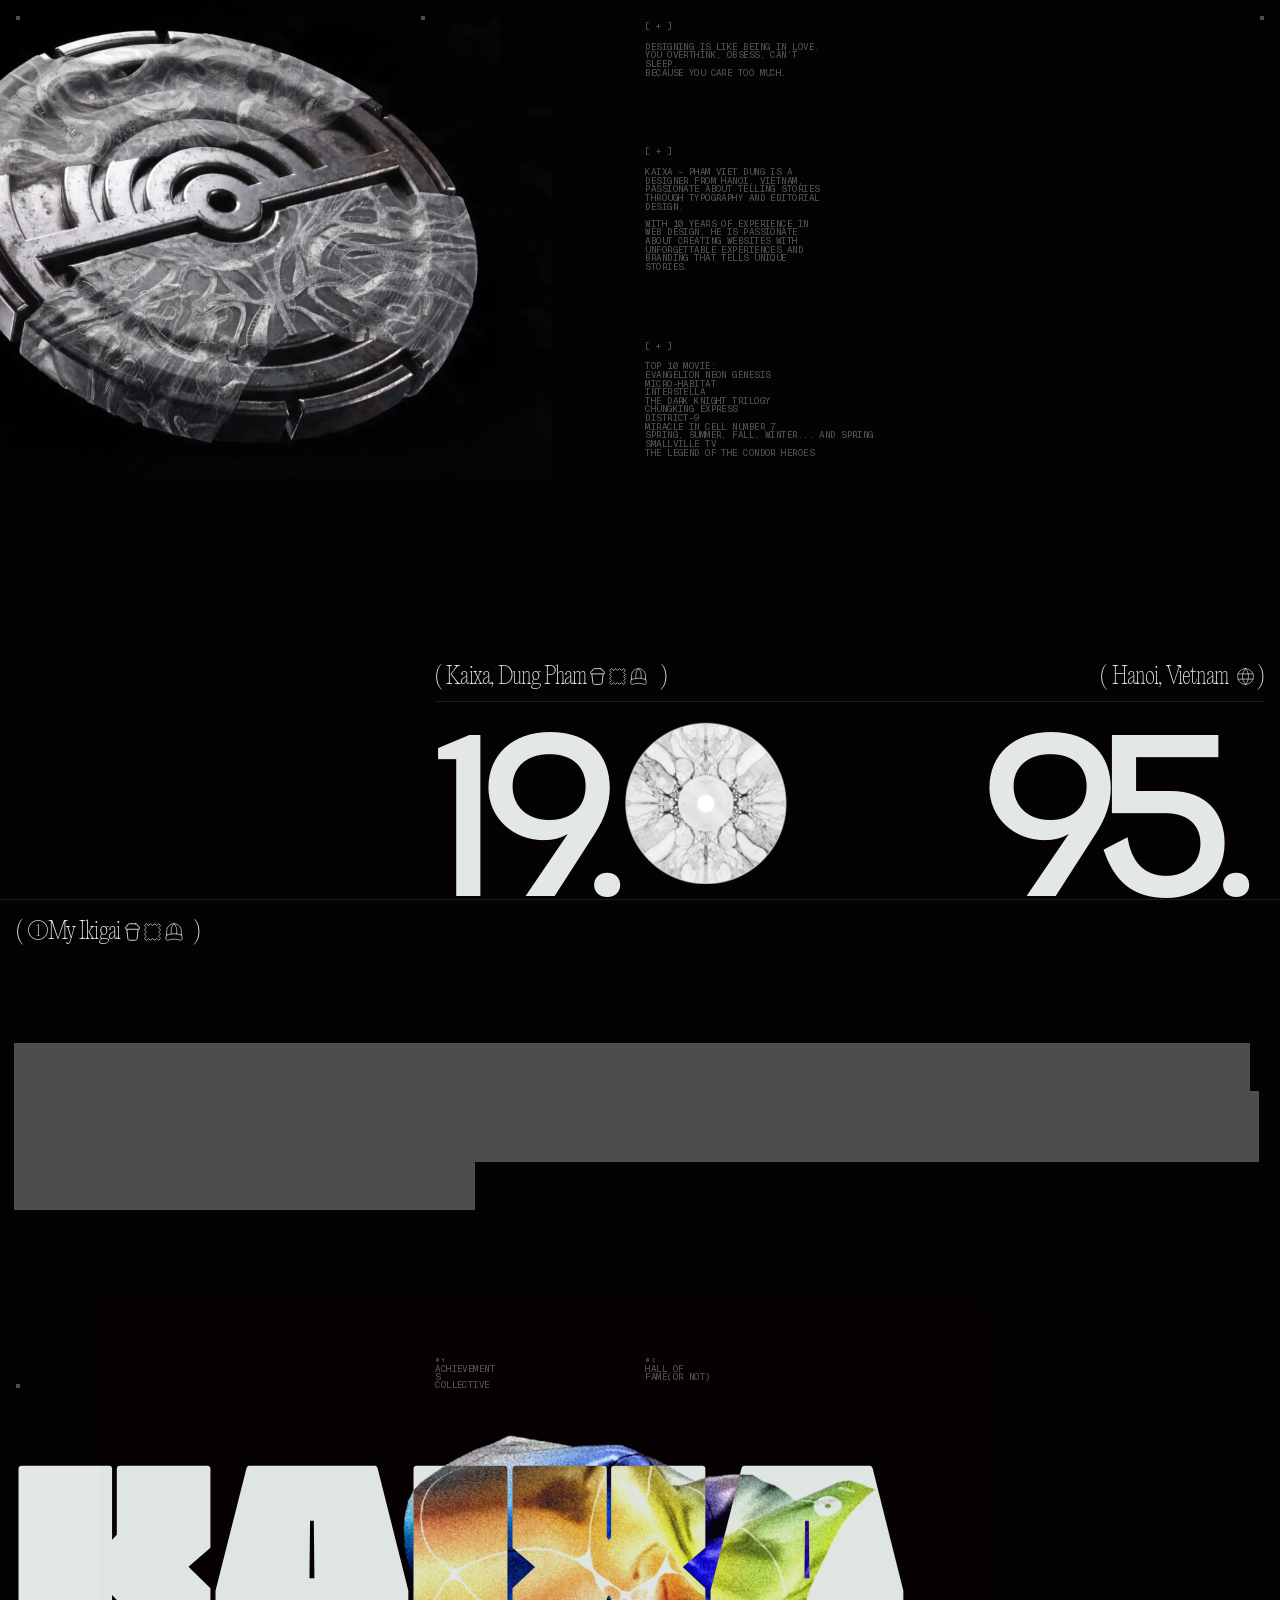
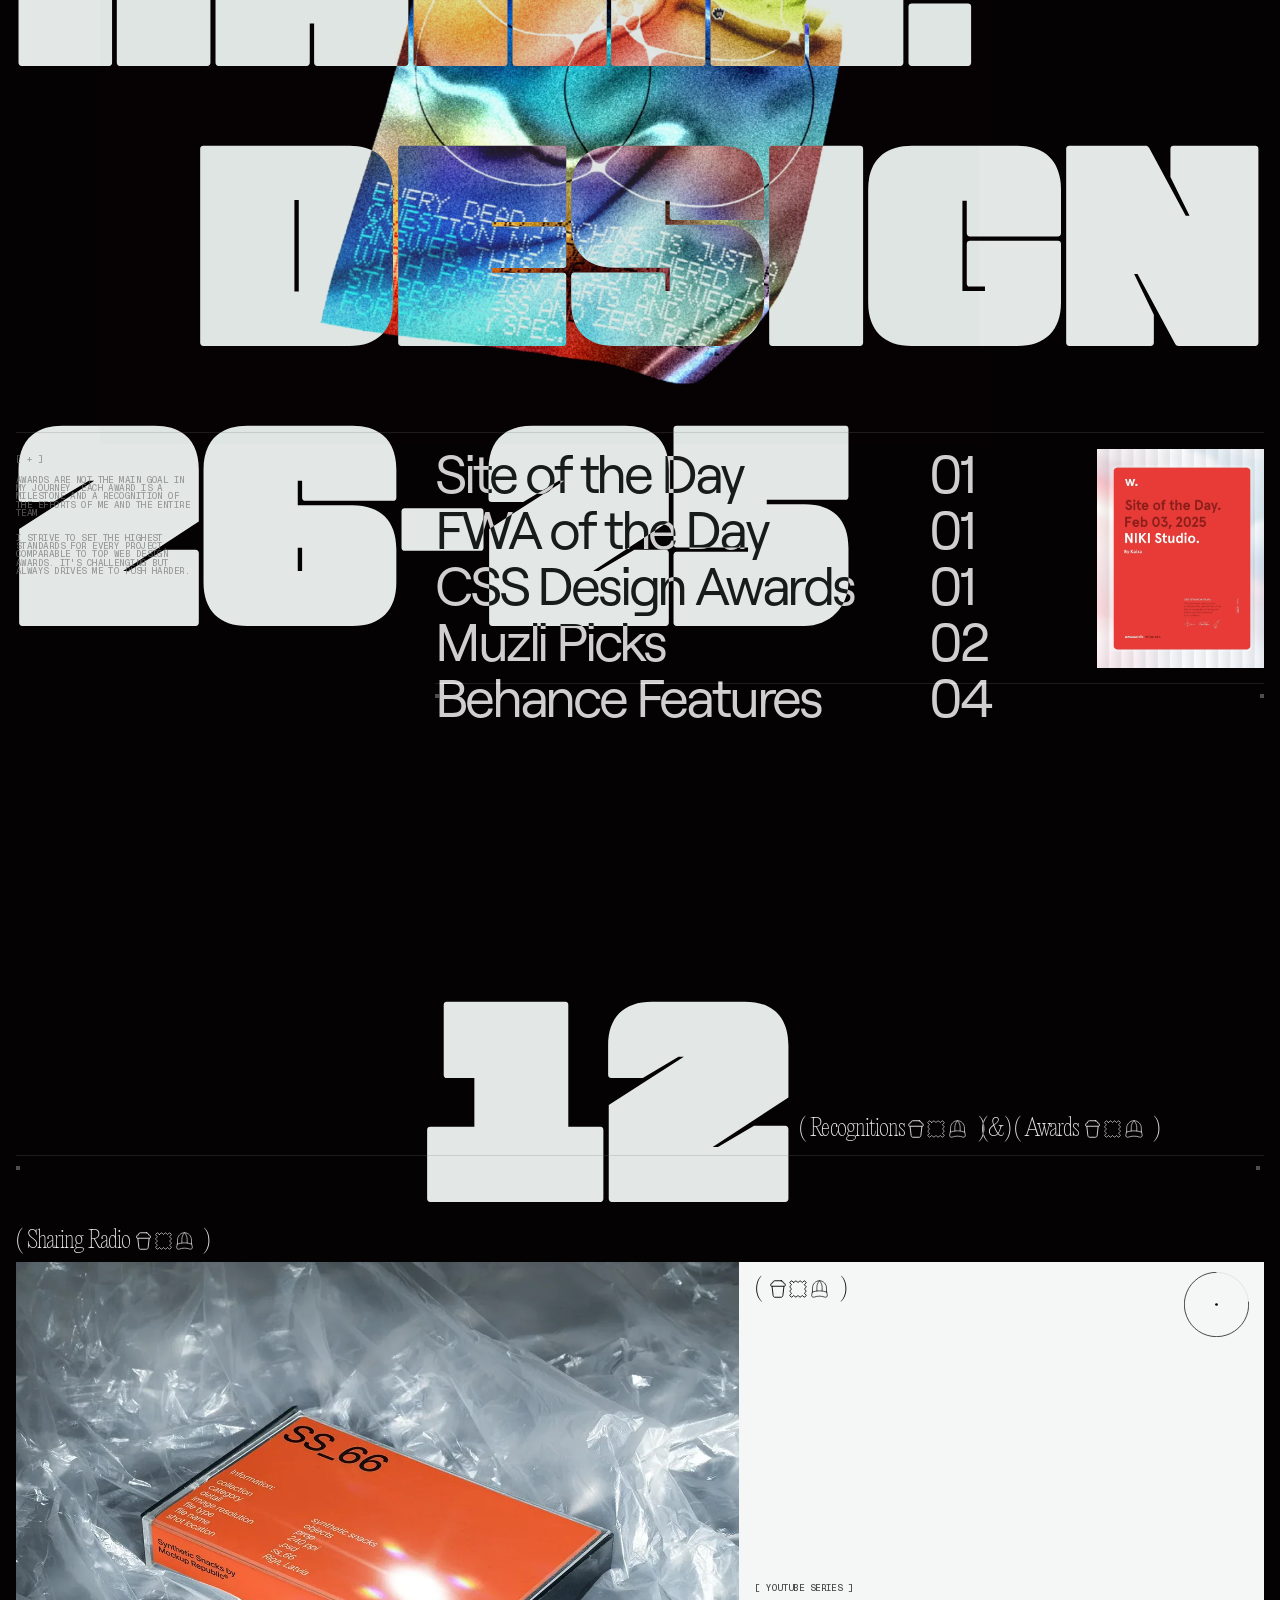
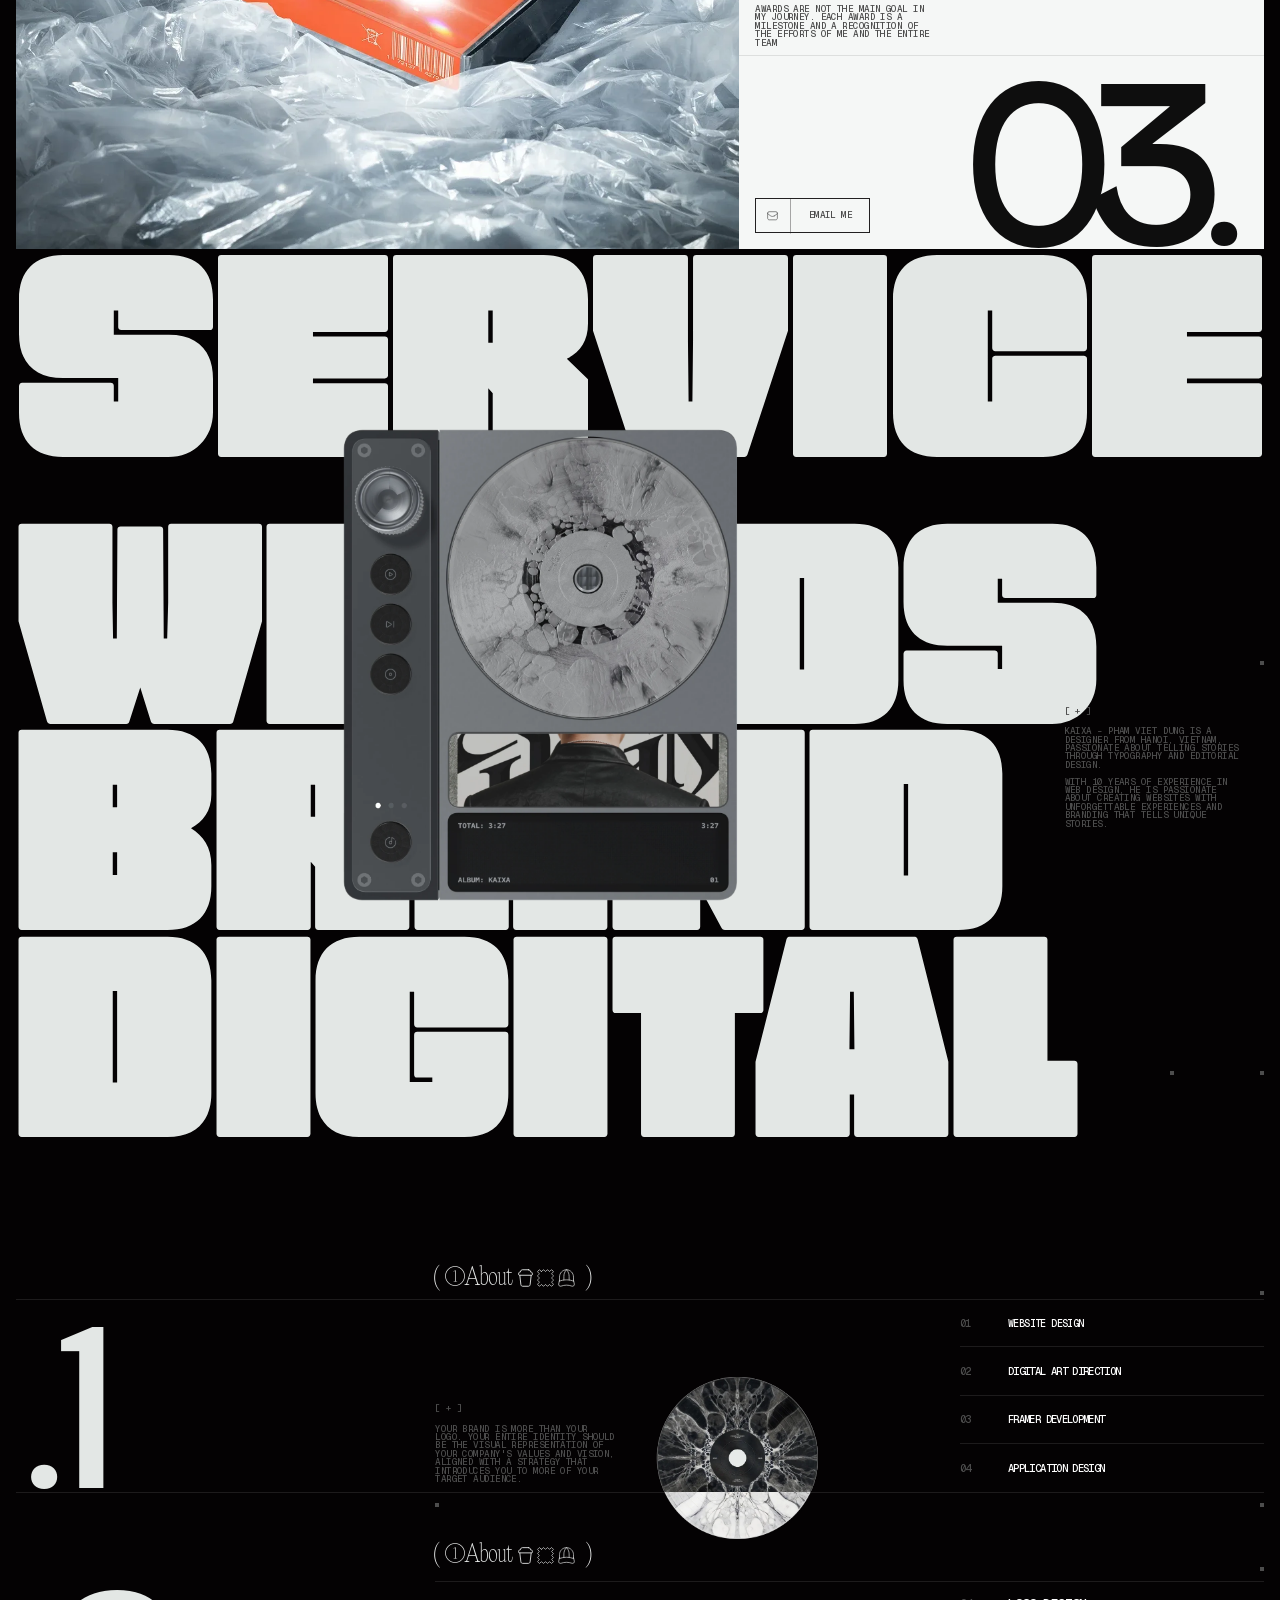
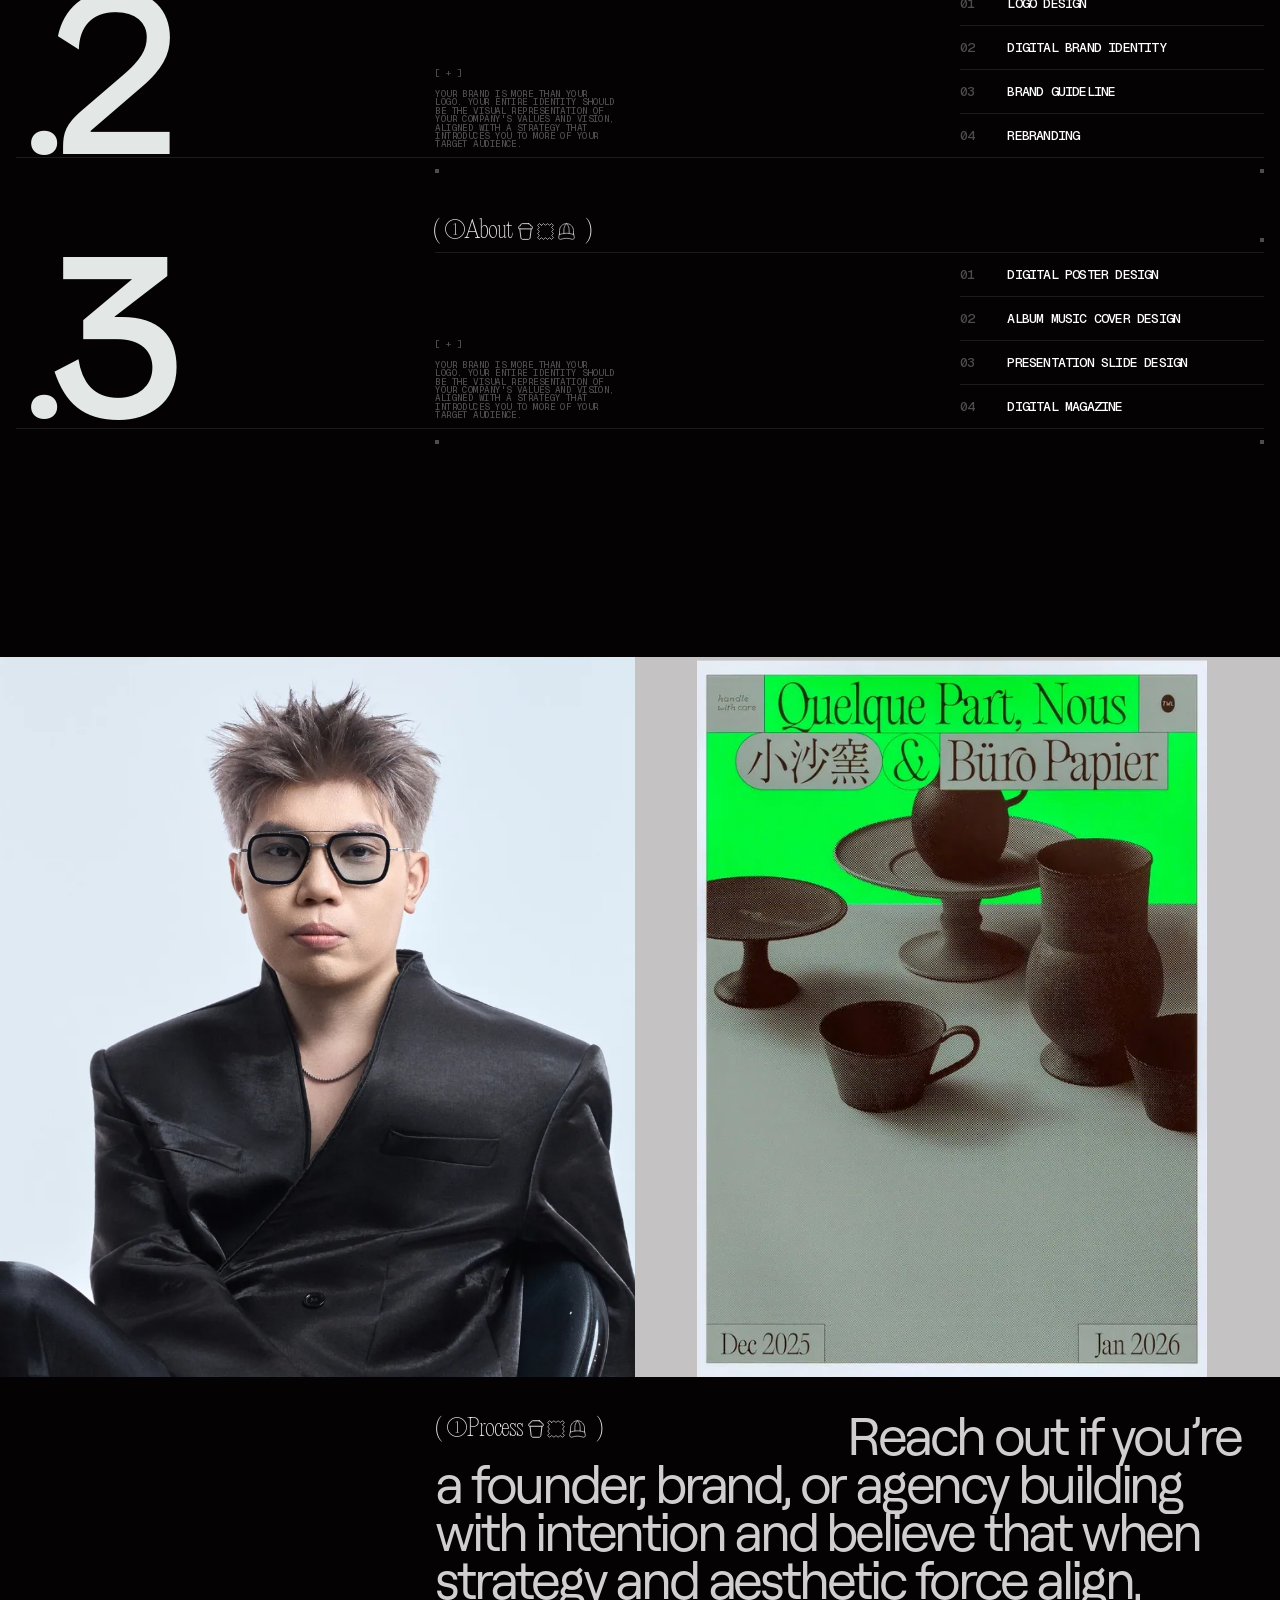
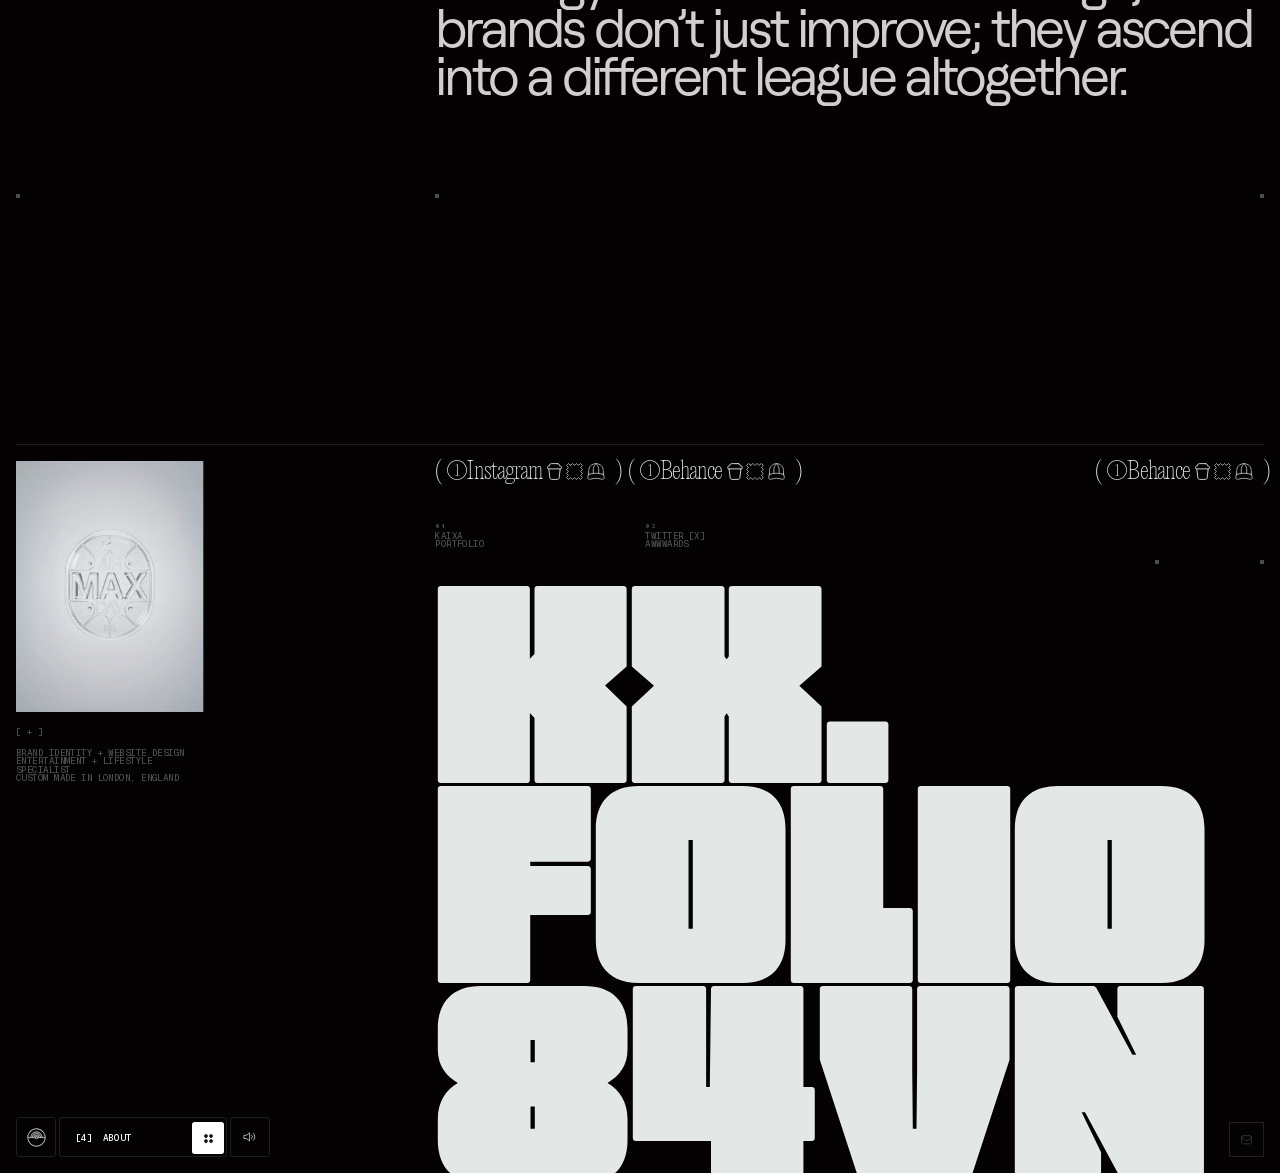
==== commit 97239d2e: "About: video đĩa boomerang + hover pixel/kính; contact: đĩa vừa màn hẹp; bảng setting chỉ chạy trên " ====
--- a/about.html
+++ b/about.html
@@ -23,7 +23,7 @@
 </head>
 <body>
   <!-- SINH TỰ ĐỘNG bởi tools/figma-to-html.mjs — sửa ở design/figma/about.jsx rồi chạy lại. -->
-  <main class="kx-page k0" data-page="about" data-man='[{"tu":0,"den":1080,"chiTren":false}]' style="--H:11090;height:calc(max(100svh, 1012 * var(--px)) + 10010 * var(--px))" data-n="305:4866" data-name="About 3"><div class="k1" data-n="305:4868"></div><div class="k2" data-n="305:4869"><div class="k3"><img class="k4" alt="" src="assets/about/line242.svg"></div></div><div class="k5" data-n="305:4870" data-name="magnific_tao-video-loop-lien-mach-_O62q57Bynm 1"><img class="k6" src="assets/about/badge-loop.webp" alt=""></div><div class="k7" data-n="305:4871"><div class="k3"><img class="k4" alt="" src="assets/about/line244.svg"></div></div><div class="k8" data-n="305:4872"><div class="k3"><img class="k4" alt="" src="assets/about/line244.svg"></div></div><div class="k9" data-n="305:4873"><div class="k3"><img class="k4" alt="" src="assets/about/line245.svg"></div></div><div class="ka" data-n="305:4874"><div class="k3"><img class="k4" alt="" src="assets/about/line243.svg"></div></div><div class="kb" data-n="305:4875"><p class="kc" data-n="305:4876">( Kaixa, Dung Pham                  )</p><div class="kd" data-n="305:4877"><div class="ke" data-n="305:4878" data-name="Fast Food, Drink/coffee-glass"><div class="kf" data-n="I305:4878;11:10244" data-name="Group"><img class="kg" alt="" src="assets/about/group1.svg"></div></div><div class="kh" data-n="305:4879" data-name="Clothes, Sewing/textile-material"><img class="kg" alt="" src="assets/about/clothes-sewing-textile-material.svg"></div><div class="ki" data-n="305:4880" data-name="Clothes, Accessories/cap"><img class="kg" alt="" src="assets/about/clothes-accessories-cap.svg"></div></div></div><div class="kj" data-n="305:4881"><p class="kk" data-n="305:4882">( Hanoi, Vietnam       )</p><div class="kl" data-n="305:4883" data-name="Navigation, Maps/Earth, Home, World"><div class="km" data-n="I305:4883;9:36320" data-name="Group"><img class="kg" alt="" src="assets/about/group2.svg"></div></div></div><p class="kn" data-n="305:4884">                                            Passionate about aesthetic and always seeking it, believing that everything beautiful carries an interesting layer of meaning and brings value to people. My design combines the rhythms of art but never lets ego overshadow the user experience. I want each design to tell its own genuine story.</p><div class="ko" data-n="305:4885"><div class="kp" data-n="305:4886"><p class="kq" data-n="305:4887">Site of the Day</p><p class="kq" data-n="305:4888">FWA of the Day</p><p class="kq" data-n="305:4889">CSS Design Awards</p><p class="kq" data-n="305:4890">Muzli Picks</p><p class="kq" data-n="305:4891">Behance Features</p></div><div class="kr" data-n="305:4892"><p class="ks" data-n="305:4893">01</p><p class="ks" data-n="305:4894">01</p><p class="ks" data-n="305:4895">01</p><p class="ks" data-n="305:4896">02</p><div class="kt" data-n="305:4897"><p class="ku">04</p></div></div></div><div class="kv" data-n="305:4898"><p class="kw" data-n="305:4899">( ①My Ikigai                  )</p><div class="kx" data-n="305:4900"><div class="ke" data-n="305:4901" data-name="Fast Food, Drink/coffee-glass"><div class="kf" data-n="I305:4901;11:10244" data-name="Group"><img class="kg" alt="" src="assets/about/group1.svg"></div></div><div class="kh" data-n="305:4902" data-name="Clothes, Sewing/textile-material"><img class="kg" alt="" src="assets/about/clothes-sewing-textile-material.svg"></div><div class="ki" data-n="305:4903" data-name="Clothes, Accessories/cap"><img class="kg" alt="" src="assets/about/clothes-accessories-cap.svg"></div></div></div><p class="ky" data-n="305:4904">19.</p><p class="kz" data-n="305:4905">95.</p><div class="k10" data-n="305:4906"></div><div class="k11" data-n="305:4907"></div><div class="k12" data-n="305:4908"></div><div class="k13" data-n="305:4909"><div class="k14" data-n="305:4910"><p class="k15" data-n="305:4911">[ + ]</p><div class="k16" data-n="305:4912"><p class="k17">DESIGNING IS LIKE BEING IN LOVE.</p><p class="k17">YOU OVERTHINK, OBSESS, CAN’T SLEEP.</p><p class="ku">BECAUSE YOU CARE TOO MUCH.</p></div></div><div class="k14" data-n="305:4913"><p class="k15" data-n="305:4914">[ + ]</p><div class="k18" data-n="305:4915"><p class="k17">KAIXA - Pham Viet Dung is a designer from Hanoi, Vietnam, passionate about telling stories through typography and editorial design.</p><p class="k17">​</p><p class="ku">With 10 years of experience in web design, he is passionate about creating websites with unforgettable experiences and branding that tells unique stories.</p></div></div><div class="k14" data-n="305:4916"><p class="k19" data-n="305:4917">[ + ]</p><div class="k1a" data-n="305:4918"><p class="k17">TOP 10 MOVIE:</p><p class="k17">evangelion neon genesis</p><p class="k17">MICRO-HABITAT</p><p class="k17">INTERSTELLA</p><p class="k17">THE DARK KNIGHT TRILOGY</p><p class="k17">CHUNGKING EXPRESS</p><p class="k17">DISTRICT-9</p><p class="k17">Miracle in cell number 7</p><p class="k17">Spring, Summer, Fall, Winter... and Spring</p><p class="k17">smallville TV</p><p class="ku">THE LEGEND of the condor heroes</p></div></div></div><div class="k1b" data-n="305:4919"><div class="k14" data-n="305:4920"><p class="k15" data-n="305:4921">[ + ]</p><p class="k1c" data-n="305:4922">AWARDS ARE NOT THE MAIN GOAL IN MY JOURNEY. EACH AWARD IS A MILESTONE AND A RECOGNITION OF THE EFFORTS OF ME AND THE ENTIRE TEAM</p></div><p class="k1c" data-n="305:4923">I STRIVE TO SET THE HIGHEST STANDARDS FOR EVERY PROJECT, COMPARABLE TO TOP WEB DESIGN AWARDS. IT'S CHALLENGING BUT ALWAYS DRIVES ME TO PUSH HARDER.</p></div><div class="k1d" data-n="305:4924"><p class="k1e" data-n="305:4925">KAIXA.</p><p class="k1f" data-n="305:4926">DESIGN</p><p class="k1e" data-n="305:4927">26-25</p></div><p class="k1g" data-n="305:4928">WEB.DS</p><p class="k1h" data-n="305:4929">BRAND</p><p class="k1i" data-n="305:4930">DIGITAL</p><p class="k1j" data-n="305:4931">12</p><div class="k1k" data-n="305:4932"><p class="k1l">02</p><p class="k1l">HALL OF</p><p class="k1m">FAME(OR NOT)</p></div><div class="k1n" data-n="305:4933"><p class="k1l">01</p><p class="k1l">ACHIEVEMENTS</p><p class="k1m">COLLECTIVE</p></div><div class="k1o" data-kx-shader-baked="[{&quot;effect&quot;:&quot;CodeComponentId_dd018d6f50bd3341bd526cc999faf775abd74611_413&quot;,&quot;params&quot;:{&quot;tint&quot;:0,&quot;blackPoint&quot;:0,&quot;highlights&quot;:0,&quot;whitePoint&quot;:0,&quot;gamma&quot;:0,&quot;shadows&quot;:0,&quot;exposure&quot;:-5,&quot;definition&quot;:0,&quot;saturation&quot;:0,&quot;brilliance&quot;:0,&quot;contrast&quot;:81,&quot;vibrance&quot;:0,&quot;colorFilter&quot;:{&quot;r&quot;:1,&quot;g&quot;:1,&quot;b&quot;:1,&quot;a&quot;:1},&quot;temperature&quot;:0}}]" data-n="305:4934"><div class="k1p" data-name="Screen Recording 2026-08-25 at 00.40.50 1"><img class="k1q" src="assets/about/screen-recording.webp" alt=""></div></div><div class="k1r" data-n="305:4935"></div><div class="k1s" data-n="305:4936"></div><div class="k1t" data-n="305:4937"></div><div class="k1u" data-n="305:4938"></div><div class="k1v" data-n="305:4939"></div><div class="k1w" data-n="305:4940"><p class="k1x" data-n="305:4941">( Recognitions                  )</p><div class="k1y" data-n="305:4942"><div class="ke" data-n="305:4943" data-name="Fast Food, Drink/coffee-glass"><div class="kf" data-n="I305:4943;11:10244" data-name="Group"><img class="kg" alt="" src="assets/about/group1.svg"></div></div><div class="kh" data-n="305:4944" data-name="Clothes, Sewing/textile-material"><img class="kg" alt="" src="assets/about/clothes-sewing-textile-material.svg"></div><div class="ki" data-n="305:4945" data-name="Clothes, Accessories/cap"><img class="kg" alt="" src="assets/about/clothes-accessories-cap.svg"></div></div></div><div class="k1z" data-n="305:4946"><p class="k20" data-n="305:4947">( Sharing Radio                  )</p><div class="k21" data-n="305:4948"><div class="ke" data-n="305:4949" data-name="Fast Food, Drink/coffee-glass"><div class="kf" data-n="I305:4949;11:10244" data-name="Group"><img class="kg" alt="" src="assets/about/group1.svg"></div></div><div class="kh" data-n="305:4950" data-name="Clothes, Sewing/textile-material"><img class="kg" alt="" src="assets/about/clothes-sewing-textile-material.svg"></div><div class="ki" data-n="305:4951" data-name="Clothes, Accessories/cap"><img class="kg" alt="" src="assets/about/clothes-accessories-cap.svg"></div></div></div><div class="k22" data-n="305:4952"><p class="k23" data-n="305:4953">( Awards                  )</p><p class="k24" data-n="305:4954">(&amp;)</p><div class="k25" data-n="305:4955"><div class="ke" data-n="305:4956" data-name="Fast Food, Drink/coffee-glass"><div class="kf" data-n="I305:4956;11:10244" data-name="Group"><img class="kg" alt="" src="assets/about/group1.svg"></div></div><div class="kh" data-n="305:4957" data-name="Clothes, Sewing/textile-material"><img class="kg" alt="" src="assets/about/clothes-sewing-textile-material.svg"></div><div class="ki" data-n="305:4958" data-name="Clothes, Accessories/cap"><img class="kg" alt="" src="assets/about/clothes-accessories-cap.svg"></div></div></div><div class="k26" data-n="305:4959" data-name="image 355"><div class="k27"><img class="k28" alt="" src="assets/about/image355.webp"></div></div><div class="k29" data-n="305:4960"><div class="k2a" data-n="305:4961"><div class="k2b" aria-hidden="true"><img class="k2c" alt="" src="assets/about/rectangle2853.webp"><div class="k2d"></div></div></div><div class="k2e" data-n="305:4962"><p class="k15" data-n="305:4963">[ YOUTUBE SERIES ]</p><p class="k1c" data-n="305:4964">AWARDS ARE NOT THE MAIN GOAL IN MY JOURNEY. EACH AWARD IS A MILESTONE AND A RECOGNITION OF THE EFFORTS OF ME AND THE ENTIRE TEAM</p></div><div class="k2f" data-n="305:4965"><p class="k2g" data-n="305:4966">EMAIL ME</p><div class="k2h" data-n="305:4967"></div><div class="k2i" data-n="305:4968"><div class="k2j"><div class="k2k"><div class="k3"><img class="k4" alt="" src="assets/about/line246.svg"></div></div></div></div><div class="k2l" data-n="305:4969" data-name="Emails/Mail, Email, Letter"><img class="kg" alt="" src="assets/about/emails-mail-email-letter1.svg"></div></div><div class="k2m" data-n="305:4970"><div class="k2n" data-n="305:4971"><div class="k2b" aria-hidden="true"><img class="k2c" alt="" src="assets/about/rectangle2866.png"><div class="k2o"></div></div></div><div class="k2n" data-n="305:4972" data-name="Reactive 1"><img class="k2p" alt="" src="assets/about/reactive1.webp"></div></div><div class="k2q" data-n="305:4973"><p class="k2r" data-n="305:4974">(                   )</p><div class="k2s" data-n="305:4975"><div class="ke" data-n="305:4976" data-name="Fast Food, Drink/coffee-glass"><div class="kf" data-n="I305:4976;11:10244" data-name="Group"><img class="kg" alt="" src="assets/about/group3.svg"></div></div><div class="kh" data-n="305:4977" data-name="Clothes, Sewing/textile-material"><img class="kg" alt="" src="assets/about/clothes-sewing-textile-material1.svg"></div><div class="ki" data-n="305:4978" data-name="Clothes, Accessories/cap"><img class="kg" alt="" src="assets/about/clothes-accessories-cap1.svg"></div></div></div><p class="k2t" data-n="305:4979">03.</p><div class="k2u" data-n="305:4980"><div class="k3"><img class="k4" alt="" src="assets/about/line301.svg"></div></div><div class="k2v" data-n="305:4981"><div class="k2w"><img class="k4" alt="" src="assets/about/group1495.svg"></div></div></div><div class="k2x" data-n="305:4985"><p class="k15" data-n="305:4986">[ + ]</p><div class="k18" data-n="305:4987"><p class="k17">KAIXA - Pham Viet Dung is a designer from Hanoi, Vietnam, passionate about telling stories through typography and editorial design.</p><p class="k17">​</p><p class="ku">With 10 years of experience in web design, he is passionate about creating websites with unforgettable experiences and branding that tells unique stories.</p></div></div><div class="k2y" data-n="305:4988" data-name="SERVICE"><div class="k2z" data-n="305:4989" data-name="Vector"><img class="kg" alt="" src="assets/about/vector.svg"></div><div class="k30" data-n="305:4990" data-name="Vector"><img class="kg" alt="" src="assets/about/vector1.svg"></div><div class="k31" data-n="305:4991" data-name="Vector"><img class="kg" alt="" src="assets/about/vector2.svg"></div><div class="k32" data-n="305:4992" data-name="Vector"><img class="kg" alt="" src="assets/about/vector3.svg"></div><div class="k33" data-n="305:4993" data-name="Vector"><img class="kg" alt="" src="assets/about/vector4.svg"></div><div class="k34" data-n="305:4994" data-name="Vector"><img class="kg" alt="" src="assets/about/vector5.svg"></div><div class="k35" data-n="305:4995" data-name="Vector"><img class="kg" alt="" src="assets/about/vector6.svg"></div></div><div class="k36" data-n="305:4996"></div><div class="k37" data-n="305:4997"></div><div class="k38" data-n="305:4998"></div><div class="k39" data-n="305:4999"><div class="k3"><img class="k4" alt="" src="assets/about/line247.svg"></div></div><div class="k3a" data-n="305:5000"><div class="k3"><img class="k4" alt="" src="assets/about/line248.svg"></div></div><div class="k3b" data-n="305:5001"><div class="k3"><img class="k4" alt="" src="assets/about/line248.svg"></div></div><div class="k3c" data-n="305:5002"><div class="k3"><img class="k4" alt="" src="assets/about/line248.svg"></div></div><div class="k3d" data-n="305:5003"><div class="k3"><img class="k4" alt="" src="assets/about/line244.svg"></div></div><div class="k3e" data-n="305:5004"><p class="k3f" data-n="305:5005">01</p><p class="k3g" data-n="305:5006">WEBSITE DESIGN</p></div><div class="k3h" data-n="305:5007"><p class="k3f" data-n="305:5008">02</p><p class="k3g" data-n="305:5009">DIGITAL ART DIRECTION</p></div><div class="k3i" data-n="305:5010"><p class="k15" data-n="305:5011">[ + ]</p><p class="k1c" data-n="305:5012">Your brand is more than your logo. Your entire identity should be the visual representation of your company's values and vision, aligned with a strategy that introduces you to more of your target audience.</p></div><div class="k3j" data-n="305:5013"><p class="k3f" data-n="305:5014">03</p><p class="k3g" data-n="305:5015">FRAMER DEVELOPMENT</p></div><div class="k3k" data-n="305:5016"><p class="k3f" data-n="305:5017">04</p><p class="k3g" data-n="305:5018">APPLICATION DESIGN</p></div><div class="k3l" data-n="305:5019"></div><div class="k3m" data-n="305:5020"><div class="k3n" data-n="305:5021"></div><div class="k3n" data-n="305:5022"></div></div><div class="k3o" data-n="305:5023"><p class="k3p" data-n="305:5024">( ①About                  )</p><div class="k3q" data-n="305:5025"><div class="ke" data-n="305:5026" data-name="Fast Food, Drink/coffee-glass"><div class="kf" data-n="I305:5026;11:10244" data-name="Group"><img class="kg" alt="" src="assets/about/group1.svg"></div></div><div class="kh" data-n="305:5027" data-name="Clothes, Sewing/textile-material"><img class="kg" alt="" src="assets/about/clothes-sewing-textile-material.svg"></div><div class="ki" data-n="305:5028" data-name="Clothes, Accessories/cap"><img class="kg" alt="" src="assets/about/clothes-accessories-cap.svg"></div></div></div><div class="k3r" data-n="305:5029"><div class="k3"><img class="k4" alt="" src="assets/about/line242.svg"></div></div><div class="k3s" data-n="305:5030"><div class="k3"><img class="k4" alt="" src="assets/about/line248.svg"></div></div><div class="k3t" data-n="305:5031"><div class="k3"><img class="k4" alt="" src="assets/about/line248.svg"></div></div><div class="k3u" data-n="305:5032"><div class="k3"><img class="k4" alt="" src="assets/about/line248.svg"></div></div><div class="k3v" data-n="305:5033"><div class="k3"><img class="k4" alt="" src="assets/about/line244.svg"></div></div><p class="k3w" data-n="305:5034">01</p><p class="k3x" data-n="305:5035">LOGO DESIGN</p><p class="k3y" data-n="305:5036">02</p><p class="k3z" data-n="305:5037">DIGITAL BRAND IDENTITY</p><div class="k40" data-n="305:5038"><p class="k15" data-n="305:5039">[ + ]</p><p class="k1c" data-n="305:5040">Your brand is more than your logo. Your entire identity should be the visual representation of your company's values and vision, aligned with a strategy that introduces you to more of your target audience.</p></div><p class="k41" data-n="305:5041">03</p><p class="k42" data-n="305:5042">04</p><p class="k43" data-n="305:5043">BRAND GUIDELINE</p><p class="k44" data-n="305:5044">ReBRANDING</p><div class="k45" data-n="305:5045"><div class="k3n" data-n="305:5046"></div><div class="k3n" data-n="305:5047"></div></div><div class="k46" data-n="305:5048"></div><div class="k47" data-n="305:5049"><p class="k48" data-n="305:5050">( ①About                  )</p><div class="k49" data-n="305:5051"><div class="ke" data-n="305:5052" data-name="Fast Food, Drink/coffee-glass"><div class="kf" data-n="I305:5052;11:10244" data-name="Group"><img class="kg" alt="" src="assets/about/group1.svg"></div></div><div class="kh" data-n="305:5053" data-name="Clothes, Sewing/textile-material"><img class="kg" alt="" src="assets/about/clothes-sewing-textile-material.svg"></div><div class="ki" data-n="305:5054" data-name="Clothes, Accessories/cap"><img class="kg" alt="" src="assets/about/clothes-accessories-cap.svg"></div></div></div><div class="k4a" data-n="305:5055"><div class="k3"><img class="k4" alt="" src="assets/about/line242.svg"></div></div><div class="k4b" data-n="305:5056"><div class="k3"><img class="k4" alt="" src="assets/about/line248.svg"></div></div><div class="k4c" data-n="305:5057"><div class="k3"><img class="k4" alt="" src="assets/about/line248.svg"></div></div><div class="k4d" data-n="305:5058"><div class="k3"><img class="k4" alt="" src="assets/about/line248.svg"></div></div><div class="k4e" data-n="305:5059"><div class="k3"><img class="k4" alt="" src="assets/about/line244.svg"></div></div><p class="k4f" data-n="305:5060">01</p><p class="k4g" data-n="305:5061">DIGITAL POSTER DESIGN</p><p class="k4h" data-n="305:5062">02</p><p class="k4i" data-n="305:5063">ALBUM MUSIC COVER DESIGN</p><div class="k4j" data-n="305:5064"><p class="k15" data-n="305:5065">[ + ]</p><p class="k1c" data-n="305:5066">Your brand is more than your logo. Your entire identity should be the visual representation of your company's values and vision, aligned with a strategy that introduces you to more of your target audience.</p></div><p class="k4k" data-n="305:5067">03</p><p class="k4l" data-n="305:5068">04</p><p class="k4m" data-n="305:5069">PRESENTATION SLIDE DESIGN</p><p class="k4n" data-n="305:5070">DIGITAL MAGAZINE</p><div class="k4o" data-n="305:5071"><div class="k3n" data-n="305:5072"></div><div class="k3n" data-n="305:5073"></div></div><div class="k4p" data-n="305:5074"></div><div class="k4q" data-n="305:5075"><p class="k4r" data-n="305:5076">( ①About                  )</p><div class="k4s" data-n="305:5077"><div class="ke" data-n="305:5078" data-name="Fast Food, Drink/coffee-glass"><div class="kf" data-n="I305:5078;11:10244" data-name="Group"><img class="kg" alt="" src="assets/about/group1.svg"></div></div><div class="kh" data-n="305:5079" data-name="Clothes, Sewing/textile-material"><img class="kg" alt="" src="assets/about/clothes-sewing-textile-material.svg"></div><div class="ki" data-n="305:5080" data-name="Clothes, Accessories/cap"><img class="kg" alt="" src="assets/about/clothes-accessories-cap.svg"></div></div></div><p class="k4t" data-n="305:5081">.1</p><p class="k4u" data-n="305:5082">.2</p><p class="k4v" data-n="305:5083">.3</p><div class="k4w" data-n="305:5084"><div class="k4x" data-n="305:5085"><div class="k2b" aria-hidden="true"><img class="k2c" alt="" src="assets/about/rectangle2853.webp"><div class="k4y"></div></div></div><div class="k4z" data-n="305:5086" data-name="image 347"><div class="k27"><img class="k50" alt="" src="assets/about/image347.webp"></div></div><div class="k51" data-n="305:5087"><img class="k2p" alt="" src="assets/about/rectangle2867.webp"></div><div class="k52" data-n="305:5088"><div class="k27"><img class="k53" alt="" src="assets/about/rectangle2874.webp"></div></div></div><div class="k54" data-n="305:5089"><p class="k55" data-n="305:5090">                                          Reach out if you’re a founder, brand, or agency building with intention and believe that when strategy and aesthetic force align, brands don’t just improve; they ascend into a different league altogether.</p><div class="k56" data-n="305:5091"><p class="k57" data-n="305:5092">( ①Process                  )</p><div class="k58" data-n="305:5093"><div class="ke" data-n="305:5094" data-name="Fast Food, Drink/coffee-glass"><div class="kf" data-n="I305:5094;11:10244" data-name="Group"><img class="kg" alt="" src="assets/about/group1.svg"></div></div><div class="kh" data-n="305:5095" data-name="Clothes, Sewing/textile-material"><img class="kg" alt="" src="assets/about/clothes-sewing-textile-material.svg"></div><div class="ki" data-n="305:5096" data-name="Clothes, Accessories/cap"><img class="kg" alt="" src="assets/about/clothes-accessories-cap.svg"></div></div></div></div><div class="k59" data-n="305:5097"><div class="k5a" data-n="305:5098"><p class="k1l">02</p><p class="k1l">TWITTER [X]</p><p class="k1m">AWWWARDS</p></div><div class="k5b" data-n="305:5099"><p class="k1l">01</p><p class="k1l">KAIXA</p><p class="k1m">PORTFOLIO</p></div><div class="k5c" data-n="305:5100"><p class="k5d">KX.</p><p class="k5d">FOLIO</p><p class="k5e">84VN</p></div><div class="k5f" data-n="305:5101"><div class="k5g" data-n="305:5102"><p class="k5h" data-n="305:5103">( ①Instagram                  )</p><div class="k5i" data-n="305:5104"><div class="ke" data-n="305:5105" data-name="Fast Food, Drink/coffee-glass"><div class="kf" data-n="I305:5105;11:10244" data-name="Group"><img class="kg" alt="" src="assets/about/group1.svg"></div></div><div class="kh" data-n="305:5106" data-name="Clothes, Sewing/textile-material"><img class="kg" alt="" src="assets/about/clothes-sewing-textile-material.svg"></div><div class="ki" data-n="305:5107" data-name="Clothes, Accessories/cap"><img class="kg" alt="" src="assets/about/clothes-accessories-cap.svg"></div></div></div><div class="k5g" data-n="305:5108"><p class="k5h" data-n="305:5109">( ①Behance                  )</p><div class="k5j" data-n="305:5110"><div class="ke" data-n="305:5111" data-name="Fast Food, Drink/coffee-glass"><div class="kf" data-n="I305:5111;11:10244" data-name="Group"><img class="kg" alt="" src="assets/about/group1.svg"></div></div><div class="kh" data-n="305:5112" data-name="Clothes, Sewing/textile-material"><img class="kg" alt="" src="assets/about/clothes-sewing-textile-material.svg"></div><div class="ki" data-n="305:5113" data-name="Clothes, Accessories/cap"><img class="kg" alt="" src="assets/about/clothes-accessories-cap.svg"></div></div></div></div><div class="k5k" data-n="305:5114"><p class="k5l" data-n="305:5115">( ①Behance                  )</p><div class="k5m" data-n="305:5116"><div class="ke" data-n="305:5117" data-name="Fast Food, Drink/coffee-glass"><div class="kf" data-n="I305:5117;11:10244" data-name="Group"><img class="kg" alt="" src="assets/about/group1.svg"></div></div><div class="kh" data-n="305:5118" data-name="Clothes, Sewing/textile-material"><img class="kg" alt="" src="assets/about/clothes-sewing-textile-material.svg"></div><div class="ki" data-n="305:5119" data-name="Clothes, Accessories/cap"><img class="kg" alt="" src="assets/about/clothes-accessories-cap.svg"></div></div></div><div class="k5n" data-n="305:5120"><div class="k3"><img class="k4" alt="" src="assets/about/line244.svg"></div></div><div class="k5o" data-n="305:5121"></div><div class="k5p" data-n="305:5122"></div><div class="k5q" data-n="305:5123"></div><div class="k5r" data-n="305:5124"></div><div class="k5s" data-n="305:5125"></div><div class="k5t" data-n="305:5126"><div class="k5u" data-n="305:5127"></div><div class="k5v" data-n="305:5128" data-name="Emails/Mail, Email, Letter"><img class="kg" alt="" src="assets/about/emails-mail-email-letter1.svg"></div></div><div class="k5w" data-n="305:5129"><div class="k5x" data-n="I305:5129;2051:49674" data-name="@digital_archive 1"><img class="k1q" src="assets/shared/digital-archive.jpg" alt=""></div></div><div class="k5y" data-n="305:5130"><p class="k15" data-n="305:5131">[ + ]</p><div class="k16" data-n="305:5132"><p class="k17">Brand Identity + Website design</p><p class="k17">Entertainment + Lifestyle Specialist</p><p class="ku">Custom made in London, England</p></div></div></div><div class="k5z" data-n="305:5133"><div class="k60" data-n="305:5134"><div class="k61"><img class="kg" alt="" height="242" src="assets/about/ellipse143.webp" width="242"></div></div></div><div class="k62" data-n="305:5135"><img class="kg" alt="" height="242" src="assets/about/ellipse144.webp" width="242"></div><div class="k63" data-n="305:5136"><div class="k64" data-n="305:5137"><div class="k61"><img class="kg" alt="" height="242" src="assets/about/ellipse145.webp" width="242"></div></div></div><div class="k65" data-n="305:5138" data-name="image 359"><img class="k66" alt="" src="assets/about/cd-chinh-dien.webp"></div><div class="k67" data-n="305:5139"></div><div class="k68" data-n="305:5140"></div><div class="k69" data-n="305:5141"></div><div class="k6a" data-n="305:5142"></div><div class="k6b" data-n="305:5143"></div><div class="k6c" data-n="305:5144"></div><div class="k6d" data-n="305:5145"></div><div class="k6e" data-n="1:463"><div class="k6f" data-n="1:464"><div class="k6g" data-n="1:465"><div class="k6h" data-n="1:466"></div><div class="k6i" data-n="1:467" data-name="Logo-kaixa-01 2"><img class="kg" alt="" src="assets/about/logo-kaixa012.svg"></div></div></div><div class="k6j" data-n="1:469"><div class="k6k" data-n="1:470"><div class="k6l" data-n="1:471"><p class="k6m" data-n="1:472">[1]</p><p class="k6n" data-n="1:473">HOME</p></div><div class="k6o" data-n="1:474"><div class="k6p" data-n="1:475" data-name="Interface, Essential/Grid, Layout"><div class="km" data-n="I1:475;9:5369" data-name="Group"><img class="kg" alt="" src="assets/about/group.svg"></div></div></div></div></div><div class="k6f" data-n="1:476"><div class="k6g" data-n="1:477"><div class="k6h" data-n="1:478"></div></div><div class="k6q" data-n="1:479" data-name="Emails/Mail, Email, Letter"><img class="kg" alt="" src="assets/about/emails-mail-email-letter.svg"></div></div></div></main>
+  <main class="kx-page k0" data-page="about" data-man='[{"tu":0,"den":1080,"chiTren":false}]' style="--H:11090;height:calc(max(100svh, 1012 * var(--px)) + 10010 * var(--px))" data-n="305:4866" data-name="About 3"><div class="k1" data-n="305:4868"></div><div class="k2" data-n="305:4869"><div class="k3"><img class="k4" alt="" src="assets/about/line242.svg"></div></div><div class="k5" data-n="305:4870" data-name="magnific_tao-video-loop-lien-mach-_O62q57Bynm 1"><video class="k6" src="assets/about/badge-loop.mp4" autoplay muted loop playsinline preload="auto" poster="assets/about/badge-loop.webp"></video></div><div class="k7" data-n="305:4871"><div class="k3"><img class="k4" alt="" src="assets/about/line244.svg"></div></div><div class="k8" data-n="305:4872"><div class="k3"><img class="k4" alt="" src="assets/about/line244.svg"></div></div><div class="k9" data-n="305:4873"><div class="k3"><img class="k4" alt="" src="assets/about/line245.svg"></div></div><div class="ka" data-n="305:4874"><div class="k3"><img class="k4" alt="" src="assets/about/line243.svg"></div></div><div class="kb" data-n="305:4875"><p class="kc" data-n="305:4876">( Kaixa, Dung Pham                  )</p><div class="kd" data-n="305:4877"><div class="ke" data-n="305:4878" data-name="Fast Food, Drink/coffee-glass"><div class="kf" data-n="I305:4878;11:10244" data-name="Group"><img class="kg" alt="" src="assets/about/group1.svg"></div></div><div class="kh" data-n="305:4879" data-name="Clothes, Sewing/textile-material"><img class="kg" alt="" src="assets/about/clothes-sewing-textile-material.svg"></div><div class="ki" data-n="305:4880" data-name="Clothes, Accessories/cap"><img class="kg" alt="" src="assets/about/clothes-accessories-cap.svg"></div></div></div><div class="kj" data-n="305:4881"><p class="kk" data-n="305:4882">( Hanoi, Vietnam       )</p><div class="kl" data-n="305:4883" data-name="Navigation, Maps/Earth, Home, World"><div class="km" data-n="I305:4883;9:36320" data-name="Group"><img class="kg" alt="" src="assets/about/group2.svg"></div></div></div><p class="kn" data-n="305:4884">                                            Passionate about aesthetic and always seeking it, believing that everything beautiful carries an interesting layer of meaning and brings value to people. My design combines the rhythms of art but never lets ego overshadow the user experience. I want each design to tell its own genuine story.</p><div class="ko" data-n="305:4885"><div class="kp" data-n="305:4886"><p class="kq" data-n="305:4887">Site of the Day</p><p class="kq" data-n="305:4888">FWA of the Day</p><p class="kq" data-n="305:4889">CSS Design Awards</p><p class="kq" data-n="305:4890">Muzli Picks</p><p class="kq" data-n="305:4891">Behance Features</p></div><div class="kr" data-n="305:4892"><p class="ks" data-n="305:4893">01</p><p class="ks" data-n="305:4894">01</p><p class="ks" data-n="305:4895">01</p><p class="ks" data-n="305:4896">02</p><div class="kt" data-n="305:4897"><p class="ku">04</p></div></div></div><div class="kv" data-n="305:4898"><p class="kw" data-n="305:4899">( ①My Ikigai                  )</p><div class="kx" data-n="305:4900"><div class="ke" data-n="305:4901" data-name="Fast Food, Drink/coffee-glass"><div class="kf" data-n="I305:4901;11:10244" data-name="Group"><img class="kg" alt="" src="assets/about/group1.svg"></div></div><div class="kh" data-n="305:4902" data-name="Clothes, Sewing/textile-material"><img class="kg" alt="" src="assets/about/clothes-sewing-textile-material.svg"></div><div class="ki" data-n="305:4903" data-name="Clothes, Accessories/cap"><img class="kg" alt="" src="assets/about/clothes-accessories-cap.svg"></div></div></div><p class="ky" data-n="305:4904">19.</p><p class="kz" data-n="305:4905">95.</p><div class="k10" data-n="305:4906"></div><div class="k11" data-n="305:4907"></div><div class="k12" data-n="305:4908"></div><div class="k13" data-n="305:4909"><div class="k14" data-n="305:4910"><p class="k15" data-n="305:4911">[ + ]</p><div class="k16" data-n="305:4912"><p class="k17">DESIGNING IS LIKE BEING IN LOVE.</p><p class="k17">YOU OVERTHINK, OBSESS, CAN’T SLEEP.</p><p class="ku">BECAUSE YOU CARE TOO MUCH.</p></div></div><div class="k14" data-n="305:4913"><p class="k15" data-n="305:4914">[ + ]</p><div class="k18" data-n="305:4915"><p class="k17">KAIXA - Pham Viet Dung is a designer from Hanoi, Vietnam, passionate about telling stories through typography and editorial design.</p><p class="k17">​</p><p class="ku">With 10 years of experience in web design, he is passionate about creating websites with unforgettable experiences and branding that tells unique stories.</p></div></div><div class="k14" data-n="305:4916"><p class="k19" data-n="305:4917">[ + ]</p><div class="k1a" data-n="305:4918"><p class="k17">TOP 10 MOVIE:</p><p class="k17">evangelion neon genesis</p><p class="k17">MICRO-HABITAT</p><p class="k17">INTERSTELLA</p><p class="k17">THE DARK KNIGHT TRILOGY</p><p class="k17">CHUNGKING EXPRESS</p><p class="k17">DISTRICT-9</p><p class="k17">Miracle in cell number 7</p><p class="k17">Spring, Summer, Fall, Winter... and Spring</p><p class="k17">smallville TV</p><p class="ku">THE LEGEND of the condor heroes</p></div></div></div><div class="k1b" data-n="305:4919"><div class="k14" data-n="305:4920"><p class="k15" data-n="305:4921">[ + ]</p><p class="k1c" data-n="305:4922">AWARDS ARE NOT THE MAIN GOAL IN MY JOURNEY. EACH AWARD IS A MILESTONE AND A RECOGNITION OF THE EFFORTS OF ME AND THE ENTIRE TEAM</p></div><p class="k1c" data-n="305:4923">I STRIVE TO SET THE HIGHEST STANDARDS FOR EVERY PROJECT, COMPARABLE TO TOP WEB DESIGN AWARDS. IT'S CHALLENGING BUT ALWAYS DRIVES ME TO PUSH HARDER.</p></div><div class="k1d" data-n="305:4924"><p class="k1e" data-n="305:4925">KAIXA.</p><p class="k1f" data-n="305:4926">DESIGN</p><p class="k1e" data-n="305:4927">26-25</p></div><p class="k1g" data-n="305:4928">WEB.DS</p><p class="k1h" data-n="305:4929">BRAND</p><p class="k1i" data-n="305:4930">DIGITAL</p><p class="k1j" data-n="305:4931">12</p><div class="k1k" data-n="305:4932"><p class="k1l">02</p><p class="k1l">HALL OF</p><p class="k1m">FAME(OR NOT)</p></div><div class="k1n" data-n="305:4933"><p class="k1l">01</p><p class="k1l">ACHIEVEMENTS</p><p class="k1m">COLLECTIVE</p></div><div class="k1o" data-kx-shader-baked="[{&quot;effect&quot;:&quot;CodeComponentId_dd018d6f50bd3341bd526cc999faf775abd74611_413&quot;,&quot;params&quot;:{&quot;tint&quot;:0,&quot;blackPoint&quot;:0,&quot;highlights&quot;:0,&quot;whitePoint&quot;:0,&quot;gamma&quot;:0,&quot;shadows&quot;:0,&quot;exposure&quot;:-5,&quot;definition&quot;:0,&quot;saturation&quot;:0,&quot;brilliance&quot;:0,&quot;contrast&quot;:81,&quot;vibrance&quot;:0,&quot;colorFilter&quot;:{&quot;r&quot;:1,&quot;g&quot;:1,&quot;b&quot;:1,&quot;a&quot;:1},&quot;temperature&quot;:0}}]" data-n="305:4934"><div class="k1p" data-name="Screen Recording 2026-08-25 at 00.40.50 1"><img class="k6" src="assets/about/screen-recording.webp" alt=""></div></div><div class="k1q" data-n="305:4935"></div><div class="k1r" data-n="305:4936"></div><div class="k1s" data-n="305:4937"></div><div class="k1t" data-n="305:4938"></div><div class="k1u" data-n="305:4939"></div><div class="k1v" data-n="305:4940"><p class="k1w" data-n="305:4941">( Recognitions                  )</p><div class="k1x" data-n="305:4942"><div class="ke" data-n="305:4943" data-name="Fast Food, Drink/coffee-glass"><div class="kf" data-n="I305:4943;11:10244" data-name="Group"><img class="kg" alt="" src="assets/about/group1.svg"></div></div><div class="kh" data-n="305:4944" data-name="Clothes, Sewing/textile-material"><img class="kg" alt="" src="assets/about/clothes-sewing-textile-material.svg"></div><div class="ki" data-n="305:4945" data-name="Clothes, Accessories/cap"><img class="kg" alt="" src="assets/about/clothes-accessories-cap.svg"></div></div></div><div class="k1y" data-n="305:4946"><p class="k1z" data-n="305:4947">( Sharing Radio                  )</p><div class="k20" data-n="305:4948"><div class="ke" data-n="305:4949" data-name="Fast Food, Drink/coffee-glass"><div class="kf" data-n="I305:4949;11:10244" data-name="Group"><img class="kg" alt="" src="assets/about/group1.svg"></div></div><div class="kh" data-n="305:4950" data-name="Clothes, Sewing/textile-material"><img class="kg" alt="" src="assets/about/clothes-sewing-textile-material.svg"></div><div class="ki" data-n="305:4951" data-name="Clothes, Accessories/cap"><img class="kg" alt="" src="assets/about/clothes-accessories-cap.svg"></div></div></div><div class="k21" data-n="305:4952"><p class="k22" data-n="305:4953">( Awards                  )</p><p class="k23" data-n="305:4954">(&amp;)</p><div class="k24" data-n="305:4955"><div class="ke" data-n="305:4956" data-name="Fast Food, Drink/coffee-glass"><div class="kf" data-n="I305:4956;11:10244" data-name="Group"><img class="kg" alt="" src="assets/about/group1.svg"></div></div><div class="kh" data-n="305:4957" data-name="Clothes, Sewing/textile-material"><img class="kg" alt="" src="assets/about/clothes-sewing-textile-material.svg"></div><div class="ki" data-n="305:4958" data-name="Clothes, Accessories/cap"><img class="kg" alt="" src="assets/about/clothes-accessories-cap.svg"></div></div></div><div class="k25" data-n="305:4959" data-name="image 355"><div class="k26"><img class="k27" alt="" src="assets/about/image355.webp"></div></div><div class="k28" data-n="305:4960"><div class="k29" data-n="305:4961"><div class="k2a" aria-hidden="true"><img class="k2b" alt="" src="assets/about/rectangle2853.webp"><div class="k2c"></div></div></div><div class="k2d" data-n="305:4962"><p class="k15" data-n="305:4963">[ YOUTUBE SERIES ]</p><p class="k1c" data-n="305:4964">AWARDS ARE NOT THE MAIN GOAL IN MY JOURNEY. EACH AWARD IS A MILESTONE AND A RECOGNITION OF THE EFFORTS OF ME AND THE ENTIRE TEAM</p></div><div class="k2e" data-n="305:4965"><p class="k2f" data-n="305:4966">EMAIL ME</p><div class="k2g" data-n="305:4967"></div><div class="k2h" data-n="305:4968"><div class="k2i"><div class="k2j"><div class="k3"><img class="k4" alt="" src="assets/about/line246.svg"></div></div></div></div><div class="k2k" data-n="305:4969" data-name="Emails/Mail, Email, Letter"><img class="kg" alt="" src="assets/about/emails-mail-email-letter1.svg"></div></div><div class="k2l" data-n="305:4970"><div class="k2m" data-n="305:4971"><div class="k2a" aria-hidden="true"><img class="k2b" alt="" src="assets/about/rectangle2866.png"><div class="k2n"></div></div></div><div class="k2m" data-n="305:4972" data-name="Reactive 1"><img class="k2o" alt="" src="assets/about/reactive1.webp"></div></div><div class="k2p" data-n="305:4973"><p class="k2q" data-n="305:4974">(                   )</p><div class="k2r" data-n="305:4975"><div class="ke" data-n="305:4976" data-name="Fast Food, Drink/coffee-glass"><div class="kf" data-n="I305:4976;11:10244" data-name="Group"><img class="kg" alt="" src="assets/about/group3.svg"></div></div><div class="kh" data-n="305:4977" data-name="Clothes, Sewing/textile-material"><img class="kg" alt="" src="assets/about/clothes-sewing-textile-material1.svg"></div><div class="ki" data-n="305:4978" data-name="Clothes, Accessories/cap"><img class="kg" alt="" src="assets/about/clothes-accessories-cap1.svg"></div></div></div><p class="k2s" data-n="305:4979">03.</p><div class="k2t" data-n="305:4980"><div class="k3"><img class="k4" alt="" src="assets/about/line301.svg"></div></div><div class="k2u" data-n="305:4981"><div class="k2v"><img class="k4" alt="" src="assets/about/group1495.svg"></div></div></div><div class="k2w" data-n="305:4985"><p class="k15" data-n="305:4986">[ + ]</p><div class="k18" data-n="305:4987"><p class="k17">KAIXA - Pham Viet Dung is a designer from Hanoi, Vietnam, passionate about telling stories through typography and editorial design.</p><p class="k17">​</p><p class="ku">With 10 years of experience in web design, he is passionate about creating websites with unforgettable experiences and branding that tells unique stories.</p></div></div><div class="k2x" data-n="305:4988" data-name="SERVICE"><div class="k2y" data-n="305:4989" data-name="Vector"><img class="kg" alt="" src="assets/about/vector.svg"></div><div class="k2z" data-n="305:4990" data-name="Vector"><img class="kg" alt="" src="assets/about/vector1.svg"></div><div class="k30" data-n="305:4991" data-name="Vector"><img class="kg" alt="" src="assets/about/vector2.svg"></div><div class="k31" data-n="305:4992" data-name="Vector"><img class="kg" alt="" src="assets/about/vector3.svg"></div><div class="k32" data-n="305:4993" data-name="Vector"><img class="kg" alt="" src="assets/about/vector4.svg"></div><div class="k33" data-n="305:4994" data-name="Vector"><img class="kg" alt="" src="assets/about/vector5.svg"></div><div class="k34" data-n="305:4995" data-name="Vector"><img class="kg" alt="" src="assets/about/vector6.svg"></div></div><div class="k35" data-n="305:4996"></div><div class="k36" data-n="305:4997"></div><div class="k37" data-n="305:4998"></div><div class="k38" data-n="305:4999"><div class="k3"><img class="k4" alt="" src="assets/about/line247.svg"></div></div><div class="k39" data-n="305:5000"><div class="k3"><img class="k4" alt="" src="assets/about/line248.svg"></div></div><div class="k3a" data-n="305:5001"><div class="k3"><img class="k4" alt="" src="assets/about/line248.svg"></div></div><div class="k3b" data-n="305:5002"><div class="k3"><img class="k4" alt="" src="assets/about/line248.svg"></div></div><div class="k3c" data-n="305:5003"><div class="k3"><img class="k4" alt="" src="assets/about/line244.svg"></div></div><div class="k3d" data-n="305:5004"><p class="k3e" data-n="305:5005">01</p><p class="k3f" data-n="305:5006">WEBSITE DESIGN</p></div><div class="k3g" data-n="305:5007"><p class="k3e" data-n="305:5008">02</p><p class="k3f" data-n="305:5009">DIGITAL ART DIRECTION</p></div><div class="k3h" data-n="305:5010"><p class="k15" data-n="305:5011">[ + ]</p><p class="k1c" data-n="305:5012">Your brand is more than your logo. Your entire identity should be the visual representation of your company's values and vision, aligned with a strategy that introduces you to more of your target audience.</p></div><div class="k3i" data-n="305:5013"><p class="k3e" data-n="305:5014">03</p><p class="k3f" data-n="305:5015">FRAMER DEVELOPMENT</p></div><div class="k3j" data-n="305:5016"><p class="k3e" data-n="305:5017">04</p><p class="k3f" data-n="305:5018">APPLICATION DESIGN</p></div><div class="k3k" data-n="305:5019"></div><div class="k3l" data-n="305:5020"><div class="k3m" data-n="305:5021"></div><div class="k3m" data-n="305:5022"></div></div><div class="k3n" data-n="305:5023"><p class="k3o" data-n="305:5024">( ①About                  )</p><div class="k3p" data-n="305:5025"><div class="ke" data-n="305:5026" data-name="Fast Food, Drink/coffee-glass"><div class="kf" data-n="I305:5026;11:10244" data-name="Group"><img class="kg" alt="" src="assets/about/group1.svg"></div></div><div class="kh" data-n="305:5027" data-name="Clothes, Sewing/textile-material"><img class="kg" alt="" src="assets/about/clothes-sewing-textile-material.svg"></div><div class="ki" data-n="305:5028" data-name="Clothes, Accessories/cap"><img class="kg" alt="" src="assets/about/clothes-accessories-cap.svg"></div></div></div><div class="k3q" data-n="305:5029"><div class="k3"><img class="k4" alt="" src="assets/about/line242.svg"></div></div><div class="k3r" data-n="305:5030"><div class="k3"><img class="k4" alt="" src="assets/about/line248.svg"></div></div><div class="k3s" data-n="305:5031"><div class="k3"><img class="k4" alt="" src="assets/about/line248.svg"></div></div><div class="k3t" data-n="305:5032"><div class="k3"><img class="k4" alt="" src="assets/about/line248.svg"></div></div><div class="k3u" data-n="305:5033"><div class="k3"><img class="k4" alt="" src="assets/about/line244.svg"></div></div><p class="k3v" data-n="305:5034">01</p><p class="k3w" data-n="305:5035">LOGO DESIGN</p><p class="k3x" data-n="305:5036">02</p><p class="k3y" data-n="305:5037">DIGITAL BRAND IDENTITY</p><div class="k3z" data-n="305:5038"><p class="k15" data-n="305:5039">[ + ]</p><p class="k1c" data-n="305:5040">Your brand is more than your logo. Your entire identity should be the visual representation of your company's values and vision, aligned with a strategy that introduces you to more of your target audience.</p></div><p class="k40" data-n="305:5041">03</p><p class="k41" data-n="305:5042">04</p><p class="k42" data-n="305:5043">BRAND GUIDELINE</p><p class="k43" data-n="305:5044">ReBRANDING</p><div class="k44" data-n="305:5045"><div class="k3m" data-n="305:5046"></div><div class="k3m" data-n="305:5047"></div></div><div class="k45" data-n="305:5048"></div><div class="k46" data-n="305:5049"><p class="k47" data-n="305:5050">( ①About                  )</p><div class="k48" data-n="305:5051"><div class="ke" data-n="305:5052" data-name="Fast Food, Drink/coffee-glass"><div class="kf" data-n="I305:5052;11:10244" data-name="Group"><img class="kg" alt="" src="assets/about/group1.svg"></div></div><div class="kh" data-n="305:5053" data-name="Clothes, Sewing/textile-material"><img class="kg" alt="" src="assets/about/clothes-sewing-textile-material.svg"></div><div class="ki" data-n="305:5054" data-name="Clothes, Accessories/cap"><img class="kg" alt="" src="assets/about/clothes-accessories-cap.svg"></div></div></div><div class="k49" data-n="305:5055"><div class="k3"><img class="k4" alt="" src="assets/about/line242.svg"></div></div><div class="k4a" data-n="305:5056"><div class="k3"><img class="k4" alt="" src="assets/about/line248.svg"></div></div><div class="k4b" data-n="305:5057"><div class="k3"><img class="k4" alt="" src="assets/about/line248.svg"></div></div><div class="k4c" data-n="305:5058"><div class="k3"><img class="k4" alt="" src="assets/about/line248.svg"></div></div><div class="k4d" data-n="305:5059"><div class="k3"><img class="k4" alt="" src="assets/about/line244.svg"></div></div><p class="k4e" data-n="305:5060">01</p><p class="k4f" data-n="305:5061">DIGITAL POSTER DESIGN</p><p class="k4g" data-n="305:5062">02</p><p class="k4h" data-n="305:5063">ALBUM MUSIC COVER DESIGN</p><div class="k4i" data-n="305:5064"><p class="k15" data-n="305:5065">[ + ]</p><p class="k1c" data-n="305:5066">Your brand is more than your logo. Your entire identity should be the visual representation of your company's values and vision, aligned with a strategy that introduces you to more of your target audience.</p></div><p class="k4j" data-n="305:5067">03</p><p class="k4k" data-n="305:5068">04</p><p class="k4l" data-n="305:5069">PRESENTATION SLIDE DESIGN</p><p class="k4m" data-n="305:5070">DIGITAL MAGAZINE</p><div class="k4n" data-n="305:5071"><div class="k3m" data-n="305:5072"></div><div class="k3m" data-n="305:5073"></div></div><div class="k4o" data-n="305:5074"></div><div class="k4p" data-n="305:5075"><p class="k4q" data-n="305:5076">( ①About                  )</p><div class="k4r" data-n="305:5077"><div class="ke" data-n="305:5078" data-name="Fast Food, Drink/coffee-glass"><div class="kf" data-n="I305:5078;11:10244" data-name="Group"><img class="kg" alt="" src="assets/about/group1.svg"></div></div><div class="kh" data-n="305:5079" data-name="Clothes, Sewing/textile-material"><img class="kg" alt="" src="assets/about/clothes-sewing-textile-material.svg"></div><div class="ki" data-n="305:5080" data-name="Clothes, Accessories/cap"><img class="kg" alt="" src="assets/about/clothes-accessories-cap.svg"></div></div></div><p class="k4s" data-n="305:5081">.1</p><p class="k4t" data-n="305:5082">.2</p><p class="k4u" data-n="305:5083">.3</p><div class="k4v" data-n="305:5084"><div class="k4w" data-n="305:5085"><div class="k2a" aria-hidden="true"><img class="k2b" alt="" src="assets/about/rectangle2853.webp"><div class="k4x"></div></div></div><div class="k4y" data-n="305:5086" data-name="image 347"><div class="k26"><img class="k4z" alt="" src="assets/about/image347.webp"></div></div><div class="k50" data-n="305:5087"><img class="k2o" alt="" src="assets/about/rectangle2867.webp"></div><div class="k51" data-n="305:5088"><div class="k26"><img class="k52" alt="" src="assets/about/rectangle2874.webp"></div></div></div><div class="k53" data-n="305:5089"><p class="k54" data-n="305:5090">                                          Reach out if you’re a founder, brand, or agency building with intention and believe that when strategy and aesthetic force align, brands don’t just improve; they ascend into a different league altogether.</p><div class="k55" data-n="305:5091"><p class="k56" data-n="305:5092">( ①Process                  )</p><div class="k57" data-n="305:5093"><div class="ke" data-n="305:5094" data-name="Fast Food, Drink/coffee-glass"><div class="kf" data-n="I305:5094;11:10244" data-name="Group"><img class="kg" alt="" src="assets/about/group1.svg"></div></div><div class="kh" data-n="305:5095" data-name="Clothes, Sewing/textile-material"><img class="kg" alt="" src="assets/about/clothes-sewing-textile-material.svg"></div><div class="ki" data-n="305:5096" data-name="Clothes, Accessories/cap"><img class="kg" alt="" src="assets/about/clothes-accessories-cap.svg"></div></div></div></div><div class="k58" data-n="305:5097"><div class="k59" data-n="305:5098"><p class="k1l">02</p><p class="k1l">TWITTER [X]</p><p class="k1m">AWWWARDS</p></div><div class="k5a" data-n="305:5099"><p class="k1l">01</p><p class="k1l">KAIXA</p><p class="k1m">PORTFOLIO</p></div><div class="k5b" data-n="305:5100"><p class="k5c">KX.</p><p class="k5c">FOLIO</p><p class="k5d">84VN</p></div><div class="k5e" data-n="305:5101"><div class="k5f" data-n="305:5102"><p class="k5g" data-n="305:5103">( ①Instagram                  )</p><div class="k5h" data-n="305:5104"><div class="ke" data-n="305:5105" data-name="Fast Food, Drink/coffee-glass"><div class="kf" data-n="I305:5105;11:10244" data-name="Group"><img class="kg" alt="" src="assets/about/group1.svg"></div></div><div class="kh" data-n="305:5106" data-name="Clothes, Sewing/textile-material"><img class="kg" alt="" src="assets/about/clothes-sewing-textile-material.svg"></div><div class="ki" data-n="305:5107" data-name="Clothes, Accessories/cap"><img class="kg" alt="" src="assets/about/clothes-accessories-cap.svg"></div></div></div><div class="k5f" data-n="305:5108"><p class="k5g" data-n="305:5109">( ①Behance                  )</p><div class="k5i" data-n="305:5110"><div class="ke" data-n="305:5111" data-name="Fast Food, Drink/coffee-glass"><div class="kf" data-n="I305:5111;11:10244" data-name="Group"><img class="kg" alt="" src="assets/about/group1.svg"></div></div><div class="kh" data-n="305:5112" data-name="Clothes, Sewing/textile-material"><img class="kg" alt="" src="assets/about/clothes-sewing-textile-material.svg"></div><div class="ki" data-n="305:5113" data-name="Clothes, Accessories/cap"><img class="kg" alt="" src="assets/about/clothes-accessories-cap.svg"></div></div></div></div><div class="k5j" data-n="305:5114"><p class="k5k" data-n="305:5115">( ①Behance                  )</p><div class="k5l" data-n="305:5116"><div class="ke" data-n="305:5117" data-name="Fast Food, Drink/coffee-glass"><div class="kf" data-n="I305:5117;11:10244" data-name="Group"><img class="kg" alt="" src="assets/about/group1.svg"></div></div><div class="kh" data-n="305:5118" data-name="Clothes, Sewing/textile-material"><img class="kg" alt="" src="assets/about/clothes-sewing-textile-material.svg"></div><div class="ki" data-n="305:5119" data-name="Clothes, Accessories/cap"><img class="kg" alt="" src="assets/about/clothes-accessories-cap.svg"></div></div></div><div class="k5m" data-n="305:5120"><div class="k3"><img class="k4" alt="" src="assets/about/line244.svg"></div></div><div class="k5n" data-n="305:5121"></div><div class="k5o" data-n="305:5122"></div><div class="k5p" data-n="305:5123"></div><div class="k5q" data-n="305:5124"></div><div class="k5r" data-n="305:5125"></div><div class="k5s" data-n="305:5126"><div class="k5t" data-n="305:5127"></div><div class="k5u" data-n="305:5128" data-name="Emails/Mail, Email, Letter"><img class="kg" alt="" src="assets/about/emails-mail-email-letter1.svg"></div></div><div class="k5v" data-n="305:5129"><div class="k5w" data-n="I305:5129;2051:49674" data-name="@digital_archive 1"><img class="k6" src="assets/shared/digital-archive.jpg" alt=""></div></div><div class="k5x" data-n="305:5130"><p class="k15" data-n="305:5131">[ + ]</p><div class="k16" data-n="305:5132"><p class="k17">Brand Identity + Website design</p><p class="k17">Entertainment + Lifestyle Specialist</p><p class="ku">Custom made in London, England</p></div></div></div><div class="k5y" data-n="305:5133"><div class="k5z" data-n="305:5134"><div class="k60"><img class="kg" alt="" height="242" src="assets/about/ellipse143.webp" width="242"></div></div></div><div class="k61" data-n="305:5135"><img class="kg" alt="" height="242" src="assets/about/ellipse144.webp" width="242"></div><div class="k62" data-n="305:5136"><div class="k63" data-n="305:5137"><div class="k60"><img class="kg" alt="" height="242" src="assets/about/ellipse145.webp" width="242"></div></div></div><div class="k64" data-n="305:5138" data-name="image 359"><img class="k65" alt="" src="assets/about/cd-chinh-dien.webp"></div><div class="k66" data-n="305:5139"></div><div class="k67" data-n="305:5140"></div><div class="k68" data-n="305:5141"></div><div class="k69" data-n="305:5142"></div><div class="k6a" data-n="305:5143"></div><div class="k6b" data-n="305:5144"></div><div class="k6c" data-n="305:5145"></div><div class="k6d" data-n="1:463"><div class="k6e" data-n="1:464"><div class="k6f" data-n="1:465"><div class="k6g" data-n="1:466"></div><div class="k6h" data-n="1:467" data-name="Logo-kaixa-01 2"><img class="kg" alt="" src="assets/about/logo-kaixa012.svg"></div></div></div><div class="k6i" data-n="1:469"><div class="k6j" data-n="1:470"><div class="k6k" data-n="1:471"><p class="k6l" data-n="1:472">[1]</p><p class="k6m" data-n="1:473">HOME</p></div><div class="k6n" data-n="1:474"><div class="k6o" data-n="1:475" data-name="Interface, Essential/Grid, Layout"><div class="km" data-n="I1:475;9:5369" data-name="Group"><img class="kg" alt="" src="assets/about/group.svg"></div></div></div></div></div><div class="k6e" data-n="1:476"><div class="k6f" data-n="1:477"><div class="k6g" data-n="1:478"></div></div><div class="k6p" data-n="1:479" data-name="Emails/Mail, Email, Letter"><img class="kg" alt="" src="assets/about/emails-mail-email-letter.svg"></div></div></div></main>
 
   <!-- Hiệu ứng. Mỗi file tự chạy, tham số nằm trong CONFIG ở đầu file. -->
   <!-- ĐẦU TIÊN: trang vừa tới bằng lưới pixel (từ màn loading) thì quét ra ngay. -->
@@ -36,6 +36,8 @@
   <script src="assets/js/kx-line-reveal.js"></script>
   <!-- Cột chữ mono đầu trang: rê vào dòng nào thì dòng đó gõ lại + con trỏ khối. -->
   <script src="assets/js/kx-type-hover.js"></script>
+  <!-- Video đĩa đầu trang: rê vào thì pixel distort + kính lỏng bám mép. -->
+  <script src="assets/js/kx-video-hover.js"></script>
 
   <!-- Hover nút (EMAIL ME…) bằng lưới pixel — như màn chuyển sau loading. -->
   <script src="assets/js/kx-pixel-hover.js"></script>
--- a/assets/css/kx-about.css
+++ b/assets/css/kx-about.css
@@ -5,7 +5,7 @@
 .kx-page .k3{position:absolute;inset:calc(-1 * var(--px)) 0 0 0}
 .kx-page .k4{display:block;max-width:none;width:100%;height:100%}
 .kx-page .k5{position:absolute;height:calc(724 * var(--px));left:calc(-94 * var(--px));top:calc(-8 * var(--px));width:calc(922 * var(--px))}
-.kx-page .k6{position:absolute;left:calc(94 * var(--px));top:calc(8 * var(--px));width:calc(828 * var(--px));height:calc(716 * var(--px));max-width:none;pointer-events:none}
+.kx-page .k6{position:absolute;inset:0;width:100%;height:100%;max-width:none;object-fit:cover;pointer-events:none}
 .kx-page .k7{position:absolute;height:0;left:calc(24 * var(--px));top:calc(max(100svh, 1012 * var(--px)) + 1699.37 * var(--px));width:calc(1872 * var(--px))}
 .kx-page .k8{position:absolute;height:0;left:calc(24 * var(--px));top:calc(max(100svh, 1012 * var(--px)) + 2783.63 * var(--px));width:calc(1872 * var(--px))}
 .kx-page .k9{position:absolute;height:0;left:calc(33.33% + calc(13 * var(--px)));top:calc(max(100svh, 1012 * var(--px)) + 2075.37 * var(--px));width:calc(1243 * var(--px))}
@@ -61,184 +61,183 @@
 .kx-page .k1n{word-break:break-word;position:absolute;font-family:"Geist Mono";font-weight:500;line-height:0;left:calc(33.33% + calc(13 * var(--px)));color:#4d4d4d;font-size:calc(14 * var(--px));top:calc(max(100svh, 1012 * var(--px)) + 688 * var(--px));letter-spacing:calc(-0.84 * var(--px));text-transform:uppercase;width:calc(97 * var(--px));font-feature-settings:"numr" 1}
 .kx-page .k1o{position:absolute;height:calc(1109 * var(--px));left:calc(150 * var(--px));mix-blend-mode:exclusion;top:calc(max(100svh, 1012 * var(--px)) + 607 * var(--px));width:calc(1319 * var(--px))}
 .kx-page .k1p{height:calc(1109 * var(--px));position:relative;width:calc(1319 * var(--px))}
-.kx-page .k1q{position:absolute;inset:0;width:100%;height:100%;max-width:none;object-fit:cover;pointer-events:none}
-.kx-page .k1r{position:absolute;background-color:#4d4d4d;left:calc(24 * var(--px));width:calc(6 * var(--px));height:calc(6 * var(--px));top:calc(max(100svh, 1012 * var(--px)) + 726 * var(--px))}
-.kx-page .k1s{position:absolute;background-color:#4d4d4d;left:calc(33.33% + calc(13 * var(--px)));width:calc(6 * var(--px));height:calc(6 * var(--px));top:calc(max(100svh, 1012 * var(--px)) + 2091.37 * var(--px))}
-.kx-page .k1t{position:absolute;background-color:#4d4d4d;left:calc(24 * var(--px));width:calc(6 * var(--px));height:calc(6 * var(--px));top:calc(max(100svh, 1012 * var(--px)) + 2799.63 * var(--px))}
-.kx-page .k1u{position:absolute;background-color:#4d4d4d;left:calc(91.67% + calc(124 * var(--px)));width:calc(6 * var(--px));height:calc(6 * var(--px));top:calc(max(100svh, 1012 * var(--px)) + 2799.63 * var(--px))}
-.kx-page .k1v{position:absolute;background-color:#4d4d4d;left:calc(91.67% + calc(130 * var(--px)));width:calc(6 * var(--px));height:calc(6 * var(--px));top:calc(max(100svh, 1012 * var(--px)) + 2091.37 * var(--px))}
-.kx-page .k1w{position:absolute;display:contents;left:calc(58.33% + calc(79 * var(--px)));top:calc(max(100svh, 1012 * var(--px)) + 2727.63 * var(--px))}
-.kx-page .k1x{text-box-edge:cap alphabetic;text-box-trim:trim-both;word-break:break-word;position:absolute;font-family:"PP Editorial New";font-weight:100;line-height:calc(30.862 * var(--px));left:calc(58.33% + calc(79 * var(--px)));mix-blend-mode:difference;font-style:normal;color:#ebebeb;font-size:calc(35.169 * var(--px));top:calc(max(100svh, 1012 * var(--px)) + 2728.63 * var(--px));letter-spacing:calc(-1.4067 * var(--px));white-space:pre}
-.kx-page .k1y{position:absolute;height:calc(32 * var(--px));left:calc(66.67% + calc(78 * var(--px)));top:calc(max(100svh, 1012 * var(--px)) + 2727.63 * var(--px));width:calc(94 * var(--px))}
-.kx-page .k1z{position:absolute;display:contents;left:calc(24 * var(--px));top:calc(max(100svh, 1012 * var(--px)) + 2895.63 * var(--px))}
-.kx-page .k20{text-box-edge:cap alphabetic;text-box-trim:trim-both;word-break:break-word;position:absolute;font-family:"PP Editorial New";font-weight:100;line-height:calc(30.862 * var(--px));left:calc(24 * var(--px));mix-blend-mode:difference;font-style:normal;color:#ebebeb;font-size:calc(35.169 * var(--px));top:calc(max(100svh, 1012 * var(--px)) + 2896.63 * var(--px));letter-spacing:calc(-1.4067 * var(--px));white-space:pre}
-.kx-page .k21{position:absolute;height:calc(32 * var(--px));left:calc(8.33% + calc(39 * var(--px)));top:calc(max(100svh, 1012 * var(--px)) + 2895.63 * var(--px));width:calc(94 * var(--px))}
-.kx-page .k22{position:absolute;display:contents;left:calc(75% + calc(31 * var(--px)));top:calc(max(100svh, 1012 * var(--px)) + 2727.63 * var(--px))}
-.kx-page .k23{text-box-edge:cap alphabetic;text-box-trim:trim-both;word-break:break-word;position:absolute;font-family:"PP Editorial New";font-weight:100;line-height:calc(30.862 * var(--px));left:calc(75% + calc(81 * var(--px)));mix-blend-mode:difference;font-style:normal;color:#ebebeb;font-size:calc(35.169 * var(--px));top:calc(max(100svh, 1012 * var(--px)) + 2728.63 * var(--px));letter-spacing:calc(-1.4067 * var(--px));white-space:pre}
-.kx-page .k24{text-box-edge:cap alphabetic;text-box-trim:trim-both;word-break:break-word;position:absolute;font-family:"PP Editorial New";font-weight:100;line-height:calc(30.862 * var(--px));left:calc(75% + calc(31 * var(--px)));mix-blend-mode:difference;font-style:normal;color:#ebebeb;font-size:calc(35.169 * var(--px));top:calc(max(100svh, 1012 * var(--px)) + 2728.63 * var(--px));letter-spacing:calc(-1.4067 * var(--px));white-space:nowrap}
-.kx-page .k25{position:absolute;height:calc(32 * var(--px));left:calc(83.33% + calc(23 * var(--px)));top:calc(max(100svh, 1012 * var(--px)) + 2727.63 * var(--px));width:calc(94 * var(--px))}
-.kx-page .k26{position:absolute;height:calc(328 * var(--px));left:calc(83.33% + calc(46 * var(--px)));top:calc(max(100svh, 1012 * var(--px)) + 1723.37 * var(--px));width:calc(250 * var(--px))}
-.kx-page .k27{position:absolute;inset:0;overflow:hidden;pointer-events:none}
-.kx-page .k28{position:absolute;height:100%;left:-14.71%;max-width:none;top:0;width:131.2%}
-.kx-page .k29{position:absolute;height:calc(880 * var(--px));left:calc(24 * var(--px));overflow:clip;top:calc(max(100svh, 1012 * var(--px)) + 2943.63 * var(--px));width:calc(1872 * var(--px))}
-.kx-page .k2a{position:absolute;height:calc(1080 * var(--px));left:0;top:0;width:calc(1920 * var(--px))}
-.kx-page .k2b{position:absolute;inset:0;pointer-events:none}
-.kx-page .k2c{position:absolute;max-width:none;object-fit:cover;width:100%;height:100%}
-.kx-page .k2d{position:absolute;background-color:#f5f7f6;inset:0}
-.kx-page .k2e{word-break:break-word;position:absolute;align-content:stretch;display:flex;flex-direction:column;font-family:"Geist Mono";font-weight:500;gap:calc(8 * var(--px));align-items:flex-start;left:calc(1109 * var(--px));color:#4d4d4d;font-size:calc(14 * var(--px));top:calc(474 * var(--px));letter-spacing:calc(-0.84 * var(--px));text-transform:uppercase;width:calc(273 * var(--px))}
-.kx-page .k2f{position:absolute;height:calc(52 * var(--px));left:calc(1109 * var(--px));top:calc(804 * var(--px));width:calc(172 * var(--px))}
-.kx-page .k2g{word-break:break-word;position:absolute;font-family:"Geist Mono";font-weight:500;line-height:calc(32 * var(--px));left:calc(80 * var(--px));color:#4d4d4d;font-size:calc(14 * var(--px));top:calc(10 * var(--px));letter-spacing:calc(-0.84 * var(--px));text-transform:uppercase;white-space:nowrap}
-.kx-page .k2h{position:absolute;border-width:calc(1 * var(--px));border-color:#222021;border-style:solid;height:calc(52 * var(--px));left:0;top:0;width:calc(172 * var(--px))}
-.kx-page .k2i{position:absolute;display:flex;height:calc(52 * var(--px));align-items:center;justify-content:center;left:calc(52 * var(--px));top:0;width:0}
-.kx-page .k2j{flex:none;rotate:90deg}
-.kx-page .k2k{height:0;position:relative;width:calc(52 * var(--px))}
-.kx-page .k2l{position:absolute;inset:30.77% 79.07% 30.77% 9.3%}
-.kx-page .k2m{position:absolute;height:calc(880 * var(--px));left:0;overflow:clip;top:0;width:calc(1085 * var(--px))}
-.kx-page .k2n{position:absolute;height:calc(880 * var(--px));left:0;top:0;width:calc(1085 * var(--px))}
-.kx-page .k2o{position:absolute;background-color:#010100;inset:0}
-.kx-page .k2p{position:absolute;inset:0;max-width:none;object-fit:cover;pointer-events:none;width:100%;height:100%}
-.kx-page .k2q{position:absolute;display:contents;left:calc(1109 * var(--px));top:calc(24 * var(--px))}
-.kx-page .k2r{text-box-edge:cap alphabetic;text-box-trim:trim-both;word-break:break-word;position:absolute;font-family:"PP Editorial New";font-weight:100;line-height:calc(30.862 * var(--px));left:calc(1109 * var(--px));mix-blend-mode:difference;font-style:normal;color:#ebebeb;font-size:calc(35.169 * var(--px));top:calc(25 * var(--px));letter-spacing:calc(-1.4067 * var(--px));white-space:pre}
-.kx-page .k2s{position:absolute;height:calc(32 * var(--px));left:calc(1127 * var(--px));top:calc(24 * var(--px));width:calc(94 * var(--px))}
-.kx-page .k2t{text-box-edge:cap alphabetic;text-box-trim:trim-both;word-break:break-word;position:absolute;font-family:"BT Danta";font-weight:500;line-height:calc(265.121 * var(--px));left:calc(1421 * var(--px));mix-blend-mode:difference;font-style:normal;color:#e7e9e8;font-size:calc(302.115 * var(--px));top:calc(614 * var(--px));letter-spacing:calc(-36.2538 * var(--px));white-space:nowrap}
-.kx-page .k2u{position:absolute;height:0;left:calc(1085 * var(--px));top:calc(590 * var(--px));width:calc(787 * var(--px))}
-.kx-page .k2v{position:absolute;left:calc(1753 * var(--px));width:calc(96 * var(--px));height:calc(96 * var(--px));top:calc(15 * var(--px))}
-.kx-page .k2w{position:absolute;inset:-0.52%}
-.kx-page .k2x{word-break:break-word;position:absolute;align-content:stretch;display:flex;flex-direction:column;font-family:"Geist Mono";font-weight:500;gap:calc(8 * var(--px));align-items:flex-start;left:calc(83.33% - calc(3 * var(--px)));color:#4d4d4d;font-size:calc(14 * var(--px));top:calc(max(100svh, 1012 * var(--px)) + 4501 * var(--px));letter-spacing:calc(-0.84 * var(--px));text-transform:uppercase;width:calc(273 * var(--px))}
-.kx-page .k2y{position:absolute;display:contents;left:calc(27.76 * var(--px));top:calc(max(100svh, 1012 * var(--px)) + 3832.1 * var(--px))}
-.kx-page .k2z{position:absolute;height:calc(303.536 * var(--px));left:calc(83.33% + calc(38.62 * var(--px)));mix-blend-mode:difference;top:calc(max(100svh, 1012 * var(--px)) + 3832.1 * var(--px));width:calc(254.685 * var(--px))}
-.kx-page .k30{position:absolute;height:calc(303.536 * var(--px));left:calc(66.67% + calc(58.96 * var(--px)));mix-blend-mode:difference;top:calc(max(100svh, 1012 * var(--px)) + 3832.1 * var(--px));width:calc(292.153 * var(--px))}
-.kx-page .k31{position:absolute;height:calc(303.536 * var(--px));left:calc(58.33% + calc(68.9 * var(--px)));mix-blend-mode:difference;top:calc(max(100svh, 1012 * var(--px)) + 3832.1 * var(--px));width:calc(142.282 * var(--px))}
-.kx-page .k32{position:absolute;height:calc(303.536 * var(--px));left:calc(41.67% + calc(89.23 * var(--px)));mix-blend-mode:difference;top:calc(max(100svh, 1012 * var(--px)) + 3832.1 * var(--px));width:calc(292.153 * var(--px))}
-.kx-page .k33{position:absolute;height:calc(303.536 * var(--px));left:calc(25% + calc(109.57 * var(--px)));mix-blend-mode:difference;top:calc(max(100svh, 1012 * var(--px)) + 3832.1 * var(--px));width:calc(292.153 * var(--px))}
-.kx-page .k34{position:absolute;height:calc(303.536 * var(--px));left:calc(16.67% + calc(7.42 * var(--px)));mix-blend-mode:difference;top:calc(max(100svh, 1012 * var(--px)) + 3832.1 * var(--px));width:calc(254.685 * var(--px))}
-.kx-page .k35{position:absolute;height:calc(303.536 * var(--px));left:calc(27.76 * var(--px));mix-blend-mode:difference;top:calc(max(100svh, 1012 * var(--px)) + 3832.1 * var(--px));width:calc(292.153 * var(--px))}
-.kx-page .k36{position:absolute;background-color:#4d4d4d;left:calc(91.67% + calc(130 * var(--px)));width:calc(6 * var(--px));height:calc(6 * var(--px));top:calc(max(100svh, 1012 * var(--px)) + 5057 * var(--px))}
-.kx-page .k37{position:absolute;background-color:#4d4d4d;left:calc(91.67% - calc(5 * var(--px)));width:calc(6 * var(--px));height:calc(6 * var(--px));top:calc(max(100svh, 1012 * var(--px)) + 5057 * var(--px))}
-.kx-page .k38{position:absolute;background-color:#4d4d4d;left:calc(91.67% + calc(130 * var(--px)));width:calc(6 * var(--px));height:calc(6 * var(--px));top:calc(max(100svh, 1012 * var(--px)) + 4441.63 * var(--px))}
-.kx-page .k39{position:absolute;height:0;left:calc(24 * var(--px));top:calc(max(100svh, 1012 * var(--px)) + 5399 * var(--px));width:calc(1872 * var(--px))}
-.kx-page .k3a{position:absolute;height:0;left:75%;top:calc(max(100svh, 1012 * var(--px)) + 5470 * var(--px));width:calc(456 * var(--px))}
-.kx-page .k3b{position:absolute;height:0;left:75%;top:calc(max(100svh, 1012 * var(--px)) + 5543 * var(--px));width:calc(456 * var(--px))}
-.kx-page .k3c{position:absolute;height:0;left:75%;top:calc(max(100svh, 1012 * var(--px)) + 5616 * var(--px));width:calc(456 * var(--px))}
-.kx-page .k3d{position:absolute;height:0;left:calc(24 * var(--px));top:calc(max(100svh, 1012 * var(--px)) + 5689 * var(--px));width:calc(1872 * var(--px))}
-.kx-page .k3e{word-break:break-word;position:absolute;align-content:stretch;display:flex;font-family:"Geist Mono";font-weight:500;gap:calc(40 * var(--px));align-items:center;line-height:0.9;left:75%;font-size:calc(15 * var(--px));top:calc(max(100svh, 1012 * var(--px)) + 5428 * var(--px));letter-spacing:calc(-0.9 * var(--px));text-transform:uppercase}
-.kx-page .k3f{position:relative;flex-shrink:0;color:#4d4d4d;width:calc(32 * var(--px))}
-.kx-page .k3g{position:relative;flex-shrink:0;color:#fff;width:calc(273 * var(--px))}
-.kx-page .k3h{word-break:break-word;position:absolute;align-content:stretch;display:flex;font-family:"Geist Mono";font-weight:500;gap:calc(40 * var(--px));align-items:center;line-height:0.9;left:75%;font-size:calc(16 * var(--px));top:calc(max(100svh, 1012 * var(--px)) + 5500 * var(--px));letter-spacing:calc(-0.96 * var(--px));text-transform:uppercase}
-.kx-page .k3i{word-break:break-word;position:absolute;align-content:stretch;display:flex;flex-direction:column;font-family:"Geist Mono";font-weight:500;gap:calc(8 * var(--px));align-items:flex-start;left:calc(33.33% + calc(13 * var(--px)));color:#4d4d4d;font-size:calc(14 * var(--px));top:calc(max(100svh, 1012 * var(--px)) + 5547 * var(--px));letter-spacing:calc(-0.84 * var(--px));text-transform:uppercase;width:calc(273 * var(--px))}
-.kx-page .k3j{word-break:break-word;position:absolute;align-content:stretch;display:flex;font-family:"Geist Mono";font-weight:500;gap:calc(40 * var(--px));align-items:center;line-height:0.9;left:75%;font-size:calc(16 * var(--px));top:calc(max(100svh, 1012 * var(--px)) + 5573 * var(--px));letter-spacing:calc(-0.96 * var(--px));text-transform:uppercase}
-.kx-page .k3k{word-break:break-word;position:absolute;align-content:stretch;display:flex;font-family:"Geist Mono";font-weight:500;gap:calc(40 * var(--px));align-items:center;line-height:0.9;left:75%;font-size:calc(16 * var(--px));top:calc(max(100svh, 1012 * var(--px)) + 5646 * var(--px));letter-spacing:calc(-0.96 * var(--px));text-transform:uppercase}
-.kx-page .k3l{position:absolute;background-color:#4d4d4d;left:calc(91.67% + calc(130 * var(--px)));width:calc(6 * var(--px));height:calc(6 * var(--px));top:calc(max(100svh, 1012 * var(--px)) + 5387 * var(--px))}
-.kx-page .k3m{position:absolute;align-content:stretch;display:flex;align-items:center;justify-content:space-between;left:calc(33.33% + calc(13 * var(--px)));top:calc(max(100svh, 1012 * var(--px)) + 5705 * var(--px));width:calc(1243 * var(--px))}
-.kx-page .k3n{background-color:#4d4d4d;position:relative;flex-shrink:0;width:calc(6 * var(--px));height:calc(6 * var(--px))}
-.kx-page .k3o{position:absolute;display:contents;left:calc(33.33% + calc(10 * var(--px)));top:calc(max(100svh, 1012 * var(--px)) + 5351 * var(--px))}
-.kx-page .k3p{text-box-edge:cap alphabetic;text-box-trim:trim-both;word-break:break-word;position:absolute;font-family:"PP Editorial New";font-weight:100;line-height:calc(30.862 * var(--px));left:calc(33.33% + calc(10 * var(--px)));mix-blend-mode:difference;font-style:normal;color:#ebebeb;font-size:calc(35.169 * var(--px));top:calc(max(100svh, 1012 * var(--px)) + 5352 * var(--px));letter-spacing:calc(-1.4067 * var(--px));white-space:pre}
-.kx-page .k3q{position:absolute;height:calc(32 * var(--px));left:calc(33.33% + calc(132 * var(--px)));top:calc(max(100svh, 1012 * var(--px)) + 5351 * var(--px));width:calc(94 * var(--px))}
-.kx-page .k3r{position:absolute;height:0;left:calc(33.33% + calc(13 * var(--px)));top:calc(max(100svh, 1012 * var(--px)) + 5823 * var(--px));width:calc(1243 * var(--px))}
-.kx-page .k3s{position:absolute;height:0;left:75%;top:calc(max(100svh, 1012 * var(--px)) + 5889 * var(--px));width:calc(456 * var(--px))}
-.kx-page .k3t{position:absolute;height:0;left:75%;top:calc(max(100svh, 1012 * var(--px)) + 5955 * var(--px));width:calc(456 * var(--px))}
-.kx-page .k3u{position:absolute;height:0;left:75%;top:calc(max(100svh, 1012 * var(--px)) + 6021 * var(--px));width:calc(456 * var(--px))}
-.kx-page .k3v{position:absolute;height:0;left:calc(24 * var(--px));top:calc(max(100svh, 1012 * var(--px)) + 6087 * var(--px));width:calc(1872 * var(--px))}
-.kx-page .k3w{word-break:break-word;position:absolute;font-family:"Geist Mono";font-weight:500;line-height:0.9;left:75%;color:#4d4d4d;font-size:calc(20 * var(--px));top:calc(max(100svh, 1012 * var(--px)) + 5847 * var(--px));letter-spacing:calc(-1.2 * var(--px));text-transform:uppercase;white-space:nowrap}
-.kx-page .k3x{word-break:break-word;position:absolute;font-family:"Geist Mono";font-weight:500;line-height:0.9;left:calc(75% + calc(71 * var(--px)));font-size:calc(20 * var(--px));color:#fff;top:calc(max(100svh, 1012 * var(--px)) + 5847 * var(--px));letter-spacing:calc(-1.2 * var(--px));text-transform:uppercase;width:calc(273 * var(--px))}
-.kx-page .k3y{word-break:break-word;position:absolute;font-family:"Geist Mono";font-weight:500;line-height:0.9;left:75%;color:#4d4d4d;font-size:calc(20 * var(--px));top:calc(max(100svh, 1012 * var(--px)) + 5913 * var(--px));letter-spacing:calc(-1.2 * var(--px));text-transform:uppercase;white-space:nowrap}
-.kx-page .k3z{word-break:break-word;position:absolute;font-family:"Geist Mono";font-weight:500;line-height:0.9;left:calc(75% + calc(71 * var(--px)));font-size:calc(20 * var(--px));color:#fff;top:calc(max(100svh, 1012 * var(--px)) + 5913 * var(--px));letter-spacing:calc(-1.2 * var(--px));text-transform:uppercase;width:calc(273 * var(--px))}
-.kx-page .k40{word-break:break-word;position:absolute;align-content:stretch;display:flex;flex-direction:column;font-family:"Geist Mono";font-weight:500;gap:calc(8 * var(--px));align-items:flex-start;left:calc(33.33% + calc(13 * var(--px)));color:#4d4d4d;font-size:calc(14 * var(--px));top:calc(max(100svh, 1012 * var(--px)) + 5945 * var(--px));letter-spacing:calc(-0.84 * var(--px));text-transform:uppercase;width:calc(273 * var(--px))}
-.kx-page .k41{word-break:break-word;position:absolute;font-family:"Geist Mono";font-weight:500;line-height:0.9;left:75%;color:#4d4d4d;font-size:calc(20 * var(--px));top:calc(max(100svh, 1012 * var(--px)) + 5979 * var(--px));letter-spacing:calc(-1.2 * var(--px));text-transform:uppercase;white-space:nowrap}
-.kx-page .k42{word-break:break-word;position:absolute;font-family:"Geist Mono";font-weight:500;line-height:0.9;left:75%;color:#4d4d4d;font-size:calc(20 * var(--px));top:calc(max(100svh, 1012 * var(--px)) + 6045 * var(--px));letter-spacing:calc(-1.2 * var(--px));text-transform:uppercase;white-space:nowrap}
-.kx-page .k43{word-break:break-word;position:absolute;font-family:"Geist Mono";font-weight:500;line-height:0.9;left:calc(75% + calc(71 * var(--px)));font-size:calc(20 * var(--px));color:#fff;top:calc(max(100svh, 1012 * var(--px)) + 5979 * var(--px));letter-spacing:calc(-1.2 * var(--px));text-transform:uppercase;width:calc(273 * var(--px))}
-.kx-page .k44{word-break:break-word;position:absolute;font-family:"Geist Mono";font-weight:500;line-height:0.9;left:calc(75% + calc(71 * var(--px)));font-size:calc(20 * var(--px));color:#fff;top:calc(max(100svh, 1012 * var(--px)) + 6045 * var(--px));letter-spacing:calc(-1.2 * var(--px));text-transform:uppercase;width:calc(273 * var(--px))}
-.kx-page .k45{position:absolute;align-content:stretch;display:flex;align-items:center;justify-content:space-between;left:calc(33.33% + calc(13 * var(--px)));top:calc(max(100svh, 1012 * var(--px)) + 6103 * var(--px));width:calc(1243 * var(--px))}
-.kx-page .k46{position:absolute;background-color:#4d4d4d;left:calc(91.67% + calc(130 * var(--px)));width:calc(6 * var(--px));height:calc(6 * var(--px));top:calc(max(100svh, 1012 * var(--px)) + 5801 * var(--px))}
-.kx-page .k47{position:absolute;display:contents;left:calc(33.33% + calc(10 * var(--px)));top:calc(max(100svh, 1012 * var(--px)) + 5767 * var(--px))}
-.kx-page .k48{text-box-edge:cap alphabetic;text-box-trim:trim-both;word-break:break-word;position:absolute;font-family:"PP Editorial New";font-weight:100;line-height:calc(30.862 * var(--px));left:calc(33.33% + calc(10 * var(--px)));mix-blend-mode:difference;font-style:normal;color:#ebebeb;font-size:calc(35.169 * var(--px));top:calc(max(100svh, 1012 * var(--px)) + 5768 * var(--px));letter-spacing:calc(-1.4067 * var(--px));white-space:pre}
-.kx-page .k49{position:absolute;height:calc(32 * var(--px));left:calc(33.33% + calc(132 * var(--px)));top:calc(max(100svh, 1012 * var(--px)) + 5767 * var(--px));width:calc(94 * var(--px))}
-.kx-page .k4a{position:absolute;height:0;left:calc(33.33% + calc(13 * var(--px)));top:calc(max(100svh, 1012 * var(--px)) + 6229 * var(--px));width:calc(1243 * var(--px))}
-.kx-page .k4b{position:absolute;height:0;left:75%;top:calc(max(100svh, 1012 * var(--px)) + 6295 * var(--px));width:calc(456 * var(--px))}
-.kx-page .k4c{position:absolute;height:0;left:75%;top:calc(max(100svh, 1012 * var(--px)) + 6361.37 * var(--px));width:calc(456 * var(--px))}
-.kx-page .k4d{position:absolute;height:0;left:75%;top:calc(max(100svh, 1012 * var(--px)) + 6427.37 * var(--px));width:calc(456 * var(--px))}
-.kx-page .k4e{position:absolute;height:0;left:calc(24 * var(--px));top:calc(max(100svh, 1012 * var(--px)) + 6493.37 * var(--px));width:calc(1872 * var(--px))}
-.kx-page .k4f{word-break:break-word;position:absolute;font-family:"Geist Mono";font-weight:500;line-height:0.9;left:75%;color:#4d4d4d;font-size:calc(20 * var(--px));top:calc(max(100svh, 1012 * var(--px)) + 6253 * var(--px));letter-spacing:calc(-1.2 * var(--px));text-transform:uppercase;white-space:nowrap}
-.kx-page .k4g{word-break:break-word;position:absolute;font-family:"Geist Mono";font-weight:500;line-height:0.9;left:calc(75% + calc(71 * var(--px)));font-size:calc(20 * var(--px));color:#fff;top:calc(max(100svh, 1012 * var(--px)) + 6253 * var(--px));letter-spacing:calc(-1.2 * var(--px));text-transform:uppercase;width:calc(273 * var(--px))}
-.kx-page .k4h{word-break:break-word;position:absolute;font-family:"Geist Mono";font-weight:500;line-height:0.9;left:75%;color:#4d4d4d;font-size:calc(20 * var(--px));top:calc(max(100svh, 1012 * var(--px)) + 6319.37 * var(--px));letter-spacing:calc(-1.2 * var(--px));text-transform:uppercase;white-space:nowrap}
-.kx-page .k4i{word-break:break-word;position:absolute;font-family:"Geist Mono";font-weight:500;line-height:0.9;left:calc(75% + calc(71 * var(--px)));font-size:calc(20 * var(--px));color:#fff;top:calc(max(100svh, 1012 * var(--px)) + 6319.37 * var(--px));letter-spacing:calc(-1.2 * var(--px));text-transform:uppercase;width:calc(273 * var(--px))}
-.kx-page .k4j{word-break:break-word;position:absolute;align-content:stretch;display:flex;flex-direction:column;font-family:"Geist Mono";font-weight:500;gap:calc(8 * var(--px));align-items:flex-start;left:calc(33.33% + calc(13 * var(--px)));color:#4d4d4d;font-size:calc(14 * var(--px));top:calc(max(100svh, 1012 * var(--px)) + 6351.37 * var(--px));letter-spacing:calc(-0.84 * var(--px));text-transform:uppercase;width:calc(273 * var(--px))}
-.kx-page .k4k{word-break:break-word;position:absolute;font-family:"Geist Mono";font-weight:500;line-height:0.9;left:75%;color:#4d4d4d;font-size:calc(20 * var(--px));top:calc(max(100svh, 1012 * var(--px)) + 6385.37 * var(--px));letter-spacing:calc(-1.2 * var(--px));text-transform:uppercase;white-space:nowrap}
-.kx-page .k4l{word-break:break-word;position:absolute;font-family:"Geist Mono";font-weight:500;line-height:0.9;left:75%;color:#4d4d4d;font-size:calc(20 * var(--px));top:calc(max(100svh, 1012 * var(--px)) + 6451.37 * var(--px));letter-spacing:calc(-1.2 * var(--px));text-transform:uppercase;white-space:nowrap}
-.kx-page .k4m{word-break:break-word;position:absolute;font-family:"Geist Mono";font-weight:500;line-height:0.9;left:calc(75% + calc(71 * var(--px)));font-size:calc(20 * var(--px));color:#fff;top:calc(max(100svh, 1012 * var(--px)) + 6385.37 * var(--px));letter-spacing:calc(-1.2 * var(--px));text-transform:uppercase;width:calc(273 * var(--px))}
-.kx-page .k4n{word-break:break-word;position:absolute;font-family:"Geist Mono";font-weight:500;line-height:0.9;left:calc(75% + calc(71 * var(--px)));font-size:calc(20 * var(--px));color:#fff;top:calc(max(100svh, 1012 * var(--px)) + 6451.37 * var(--px));letter-spacing:calc(-1.2 * var(--px));text-transform:uppercase;width:calc(273 * var(--px))}
-.kx-page .k4o{position:absolute;align-content:stretch;display:flex;align-items:center;justify-content:space-between;left:calc(33.33% + calc(13 * var(--px)));top:calc(max(100svh, 1012 * var(--px)) + 6509.37 * var(--px));width:calc(1243 * var(--px))}
-.kx-page .k4p{position:absolute;background-color:#4d4d4d;left:calc(91.67% + calc(130 * var(--px)));width:calc(6 * var(--px));height:calc(6 * var(--px));top:calc(max(100svh, 1012 * var(--px)) + 6207 * var(--px))}
-.kx-page .k4q{position:absolute;display:contents;left:calc(33.33% + calc(10 * var(--px)));top:calc(max(100svh, 1012 * var(--px)) + 6181 * var(--px))}
-.kx-page .k4r{text-box-edge:cap alphabetic;text-box-trim:trim-both;word-break:break-word;position:absolute;font-family:"PP Editorial New";font-weight:100;line-height:calc(30.862 * var(--px));left:calc(33.33% + calc(10 * var(--px)));mix-blend-mode:difference;font-style:normal;color:#ebebeb;font-size:calc(35.169 * var(--px));top:calc(max(100svh, 1012 * var(--px)) + 6182 * var(--px));letter-spacing:calc(-1.4067 * var(--px));white-space:pre}
-.kx-page .k4s{position:absolute;height:calc(32 * var(--px));left:calc(33.33% + calc(132 * var(--px)));top:calc(max(100svh, 1012 * var(--px)) + 6181 * var(--px));width:calc(94 * var(--px))}
-.kx-page .k4t{text-box-edge:cap alphabetic;text-box-trim:trim-both;word-break:break-word;position:absolute;font-family:"BT Danta";font-weight:500;line-height:calc(265.121 * var(--px));left:calc(24 * var(--px));mix-blend-mode:difference;font-style:normal;color:#e7e9e8;font-size:calc(302.115 * var(--px));top:calc(max(100svh, 1012 * var(--px)) + 5423 * var(--px));letter-spacing:calc(-36.2538 * var(--px));white-space:nowrap}
-.kx-page .k4u{text-box-edge:cap alphabetic;text-box-trim:trim-both;word-break:break-word;position:absolute;font-family:"BT Danta";font-weight:500;line-height:calc(265.121 * var(--px));left:calc(24 * var(--px));mix-blend-mode:difference;font-style:normal;color:#e7e9e8;font-size:calc(302.115 * var(--px));top:calc(max(100svh, 1012 * var(--px)) + 5821 * var(--px));letter-spacing:calc(-36.2538 * var(--px));white-space:nowrap}
-.kx-page .k4v{text-box-edge:cap alphabetic;text-box-trim:trim-both;word-break:break-word;position:absolute;font-family:"BT Danta";font-weight:500;line-height:calc(265.121 * var(--px));left:calc(24 * var(--px));mix-blend-mode:difference;font-style:normal;color:#e7e9e8;font-size:calc(302.115 * var(--px));top:calc(max(100svh, 1012 * var(--px)) + 6218 * var(--px));letter-spacing:calc(-36.2538 * var(--px));white-space:nowrap}
-.kx-page .k4w{position:absolute;display:contents;left:calc(-4 * var(--px));top:calc(max(100svh, 1012 * var(--px)) + 6835.37 * var(--px))}
-.kx-page .k4x{position:absolute;height:calc(1080 * var(--px));left:0;top:calc(max(100svh, 1012 * var(--px)) + 6835.37 * var(--px));width:calc(1920 * var(--px))}
-.kx-page .k4y{position:absolute;background-color:#c4c2c2;inset:0}
-.kx-page .k4z{position:absolute;height:calc(1075 * var(--px));left:calc(50% + calc(85 * var(--px)));top:calc(max(100svh, 1012 * var(--px)) + 6840.37 * var(--px));width:calc(765 * var(--px))}
-.kx-page .k50{position:absolute;height:125.73%;left:-38.3%;max-width:none;top:-7.57%;width:176.76%}
-.kx-page .k51{position:absolute;height:calc(1080 * var(--px));left:0;top:calc(max(100svh, 1012 * var(--px)) + 6835.37 * var(--px));width:calc(952 * var(--px))}
-.kx-page .k52{position:absolute;height:calc(1080 * var(--px));left:calc(-4 * var(--px));top:calc(max(100svh, 1012 * var(--px)) + 6835.37 * var(--px));width:calc(956 * var(--px))}
-.kx-page .k53{position:absolute;height:229.26%;left:-49.22%;max-width:none;top:-70.56%;width:172.6%}
-.kx-page .k54{position:absolute;display:contents;left:calc(33.33% + calc(13 * var(--px)));top:calc(max(100svh, 1012 * var(--px)) + 7966.37 * var(--px))}
-.kx-page .k55{text-box-edge:cap alphabetic;text-box-trim:trim-both;word-break:break-word;position:absolute;font-family:"Roobert";font-weight:400;line-height:0.9;left:calc(33.33% + calc(13 * var(--px)));mix-blend-mode:plus-lighter;font-style:normal;opacity:0.8;font-size:calc(80 * var(--px));color:#fff;top:calc(max(100svh, 1012 * var(--px)) + 7966.37 * var(--px));letter-spacing:calc(-4.8 * var(--px));width:calc(1243 * var(--px));white-space:pre-wrap;font-feature-settings:"numr" 1, "ss02" 1}
-.kx-page .k56{position:absolute;display:contents;left:calc(33.33% + calc(13 * var(--px)));top:calc(max(100svh, 1012 * var(--px)) + 7977.37 * var(--px))}
-.kx-page .k57{text-box-edge:cap alphabetic;text-box-trim:trim-both;word-break:break-word;position:absolute;font-family:"PP Editorial New";font-weight:100;line-height:calc(30.862 * var(--px));left:calc(33.33% + calc(13 * var(--px)));mix-blend-mode:difference;font-style:normal;color:#ebebeb;font-size:calc(35.169 * var(--px));top:calc(max(100svh, 1012 * var(--px)) + 7978.37 * var(--px));letter-spacing:calc(-1.4067 * var(--px));white-space:pre}
-.kx-page .k58{position:absolute;height:calc(32 * var(--px));left:calc(33.33% + calc(148 * var(--px)));top:calc(max(100svh, 1012 * var(--px)) + 7977.37 * var(--px));width:calc(94 * var(--px))}
-.kx-page .k59{position:absolute;display:contents;left:50%;top:calc(max(100svh, 1012 * var(--px)) + 8541.63 * var(--px));translate:-50% 0}
-.kx-page .k5a{word-break:break-word;position:absolute;font-family:"Geist Mono";font-weight:500;line-height:0;left:calc(50% + calc(8 * var(--px)));color:#4d4d4d;font-size:calc(14 * var(--px));top:calc(max(100svh, 1012 * var(--px)) + 9037.63 * var(--px));letter-spacing:calc(-0.84 * var(--px));text-transform:uppercase;width:calc(144 * var(--px));font-feature-settings:"numr" 1}
-.kx-page .k5b{word-break:break-word;position:absolute;font-family:"Geist Mono";font-weight:500;line-height:0;left:calc(33.33% + calc(13 * var(--px)));color:#4d4d4d;font-size:calc(14 * var(--px));top:calc(max(100svh, 1012 * var(--px)) + 9037.63 * var(--px));letter-spacing:calc(-0.84 * var(--px));text-transform:uppercase;width:calc(97 * var(--px));font-feature-settings:"numr" 1}
-.kx-page .k5c{text-box-edge:cap alphabetic;text-box-trim:trim-both;word-break:break-word;position:absolute;font-family:"Free Fat Font";font-weight:400;line-height:0;left:calc(62.5% - calc(547 * var(--px)));mix-blend-mode:difference;font-style:normal;color:#e7e9e8;font-size:calc(462 * var(--px));top:calc(max(100svh, 1012 * var(--px)) + 9089.63 * var(--px));white-space:nowrap}
-.kx-page .k5d{line-height:0.65;margin-bottom:0}
-.kx-page .k5e{line-height:0.65}
-.kx-page .k5f{position:absolute;align-content:stretch;display:flex;gap:calc(8 * var(--px));align-items:center;line-height:0;left:calc(33.33% + calc(13 * var(--px)));top:calc(max(100svh, 1012 * var(--px)) + 8941.63 * var(--px))}
-.kx-page .k5g{grid-template-columns:max-content;grid-template-rows:max-content;display:inline-grid;place-items:start;position:relative;flex-shrink:0}
-.kx-page .k5h{text-box-edge:cap alphabetic;text-box-trim:trim-both;word-break:break-word;grid-column:1;font-family:"PP Editorial New";font-weight:100;line-height:calc(30.862 * var(--px));mix-blend-mode:difference;margin-left:0;margin-top:calc(1 * var(--px));font-style:normal;position:relative;grid-row:1;color:#ebebeb;font-size:calc(35.169 * var(--px));letter-spacing:calc(-1.4067 * var(--px));white-space:pre}
-.kx-page .k5i{grid-column:1;height:calc(32 * var(--px));margin-left:calc(163 * var(--px));margin-top:0;position:relative;grid-row:1;width:calc(94 * var(--px))}
-.kx-page .k5j{grid-column:1;height:calc(32 * var(--px));margin-left:calc(145 * var(--px));margin-top:0;position:relative;grid-row:1;width:calc(94 * var(--px))}
-.kx-page .k5k{position:absolute;display:contents;left:calc(83.33% + calc(43 * var(--px)));top:calc(max(100svh, 1012 * var(--px)) + 8941.63 * var(--px))}
-.kx-page .k5l{text-box-edge:cap alphabetic;text-box-trim:trim-both;word-break:break-word;position:absolute;font-family:"PP Editorial New";font-weight:100;line-height:calc(30.862 * var(--px));left:calc(83.33% + calc(43 * var(--px)));mix-blend-mode:difference;font-style:normal;color:#ebebeb;font-size:calc(35.169 * var(--px));top:calc(max(100svh, 1012 * var(--px)) + 8942.63 * var(--px));letter-spacing:calc(-1.4067 * var(--px));white-space:pre}
-.kx-page .k5m{position:absolute;height:calc(32 * var(--px));left:calc(91.67% + calc(28 * var(--px)));top:calc(max(100svh, 1012 * var(--px)) + 8941.63 * var(--px));width:calc(94 * var(--px))}
-.kx-page .k5n{position:absolute;height:0;left:calc(24 * var(--px));top:calc(max(100svh, 1012 * var(--px)) + 8917.63 * var(--px));width:calc(1872 * var(--px))}
-.kx-page .k5o{position:absolute;background-color:#4d4d4d;left:calc(91.67% + calc(130 * var(--px)));width:calc(6 * var(--px));height:calc(6 * var(--px));top:calc(max(100svh, 1012 * var(--px)) + 9089.63 * var(--px))}
-.kx-page .k5p{position:absolute;background-color:#4d4d4d;left:calc(91.67% + calc(130 * var(--px)));width:calc(6 * var(--px));height:calc(6 * var(--px));top:calc(max(100svh, 1012 * var(--px)) + 8541.63 * var(--px))}
-.kx-page .k5q{position:absolute;background-color:#4d4d4d;left:calc(33.33% + calc(13 * var(--px)));width:calc(6 * var(--px));height:calc(6 * var(--px));top:calc(max(100svh, 1012 * var(--px)) + 8541.63 * var(--px))}
-.kx-page .k5r{position:absolute;background-color:#4d4d4d;left:calc(24 * var(--px));width:calc(6 * var(--px));height:calc(6 * var(--px));top:calc(max(100svh, 1012 * var(--px)) + 8541.63 * var(--px))}
-.kx-page .k5s{position:absolute;background-color:#4d4d4d;left:calc(83.33% + calc(133 * var(--px)));width:calc(6 * var(--px));height:calc(6 * var(--px));top:calc(max(100svh, 1012 * var(--px)) + 9089.63 * var(--px))}
-.kx-page .k5t{position:absolute;left:calc(91.67% + calc(84 * var(--px)));width:calc(52 * var(--px));height:calc(52 * var(--px));top:calc(max(100svh, 1012 * var(--px)) + 9933.63 * var(--px))}
-.kx-page .k5u{position:absolute;border-width:calc(1 * var(--px));border-color:#222021;border-style:solid;left:0;width:calc(52 * var(--px));height:calc(52 * var(--px));top:0}
-.kx-page .k5v{position:absolute;inset:30.77%}
-.kx-page .k5w{position:absolute;height:calc(376 * var(--px));left:calc(24 * var(--px));top:calc(max(100svh, 1012 * var(--px)) + 8941.63 * var(--px));width:calc(283 * var(--px))}
-.kx-page .k5x{position:absolute;height:calc(376 * var(--px));left:0;top:0;width:calc(282 * var(--px))}
-.kx-page .k5y{word-break:break-word;position:absolute;align-content:stretch;display:flex;flex-direction:column;font-family:"Geist Mono";font-weight:500;gap:calc(8 * var(--px));align-items:flex-start;left:calc(24 * var(--px));color:#4d4d4d;font-size:calc(14 * var(--px));top:calc(max(100svh, 1012 * var(--px)) + 9333.63 * var(--px));letter-spacing:calc(-0.84 * var(--px));text-transform:uppercase;width:calc(273 * var(--px))}
-.kx-page .k5z{position:absolute;height:calc(508 * var(--px));left:calc(1058.3 * var(--px));top:calc(max(100svh, 1012 * var(--px)) + -532 * var(--px));width:calc(242 * var(--px));translate:-50% 0;pointer-events:none}
-.kx-page .k60{position:absolute;bottom:0;height:calc(242 * var(--px));left:0;pointer-events:none;top:calc(266 * var(--px))}
-.kx-page .k61{pointer-events:auto;width:calc(242 * var(--px));height:calc(242 * var(--px));position:sticky;top:0}
-.kx-page .k62{position:absolute;left:calc(50% + calc(25 * var(--px)));width:calc(242 * var(--px));height:calc(242 * var(--px));top:calc(max(100svh, 1012 * var(--px)) + 5516 * var(--px))}
-.kx-page .k63{position:absolute;height:calc(172 * var(--px));left:calc(50% + calc(25 * var(--px)));overflow:clip;top:calc(max(100svh, 1012 * var(--px)) + 5516 * var(--px));width:calc(242 * var(--px))}
-.kx-page .k64{position:absolute;bottom:0;height:calc(172 * var(--px));left:0;pointer-events:none;top:0}
-.kx-page .k65{position:absolute;left:calc(16.67% + calc(135 * var(--px)));width:calc(712 * var(--px));height:calc(712 * var(--px));top:calc(max(100svh, 1012 * var(--px)) + 4091.63 * var(--px))}
-.kx-page .k66{position:absolute;inset:0;max-width:none;object-fit:contain;pointer-events:none;width:100%;height:100%}
-.kx-page .k67{position:absolute;left:calc(25% + calc(66 * var(--px)));width:calc(412 * var(--px));height:calc(412 * var(--px));top:calc(max(100svh, 1012 * var(--px)) + 4231.63 * var(--px))}
-.kx-page .k68{position:absolute;background-color:#fff;height:calc(72 * var(--px));left:calc(24 * var(--px));top:calc(max(100svh, 1012 * var(--px)) + 82 * var(--px));width:calc(1557 * var(--px));display:none}
-.kx-page .k69{position:absolute;background-color:#fff;height:calc(72 * var(--px));left:calc(24 * var(--px));top:calc(max(100svh, 1012 * var(--px)) + 154 * var(--px));width:calc(599 * var(--px));display:none}
-.kx-page .k6a{position:absolute;background-color:#fff;height:calc(72 * var(--px));left:calc(24 * var(--px));top:calc(max(100svh, 1012 * var(--px)) + 226 * var(--px));width:calc(419 * var(--px));display:none}
-.kx-page .k6b{position:absolute;background-color:#fff;height:calc(72 * var(--px));left:calc(24 * var(--px));top:calc(max(100svh, 1012 * var(--px)) + 298 * var(--px));width:calc(253 * var(--px));display:none}
-.kx-page .k6c{position:absolute;background-color:#fff;height:calc(69 * var(--px));left:calc(24 * var(--px));top:calc(max(100svh, 1012 * var(--px)) + 370 * var(--px));width:calc(27 * var(--px));display:none}
-.kx-page .k6d{position:absolute;background-color:#fff;height:calc(69 * var(--px));left:calc(33.33% + calc(17 * var(--px)));top:calc(max(100svh, 1012 * var(--px)) + 13 * var(--px));width:calc(1194 * var(--px));display:none}
-.kx-page .k6e{position:absolute;align-content:stretch;display:flex;gap:calc(4 * var(--px));align-items:center;left:calc(24 * var(--px));top:calc(max(100svh, 1012 * var(--px)) + -84 * var(--px))}
-.kx-page .k6f{background-color:#040203;border-width:calc(1 * var(--px));border-color:#1f1f1f;border-style:solid;position:relative;border-radius:calc(4 * var(--px));flex-shrink:0;width:calc(60 * var(--px));height:calc(60 * var(--px))}
-.kx-page .k6g{position:absolute;left:calc(-1 * var(--px));width:calc(60 * var(--px));height:calc(60 * var(--px));top:calc(-1 * var(--px))}
-.kx-page .k6h{position:absolute;left:0;border-radius:calc(4 * var(--px));width:calc(60 * var(--px));height:calc(60 * var(--px));top:0}
-.kx-page .k6i{position:absolute;left:calc(16 * var(--px));width:calc(28 * var(--px));height:calc(28 * var(--px));top:calc(16 * var(--px))}
-.kx-page .k6j{background-color:#040203;border-width:calc(1 * var(--px));border-color:#1f1f1f;border-style:solid;align-content:stretch;display:flex;flex-direction:column;height:calc(60 * var(--px));align-items:flex-start;padding-left:calc(24 * var(--px));padding-right:calc(6 * var(--px));padding-top:calc(6 * var(--px));padding-bottom:calc(6 * var(--px));position:relative;border-radius:calc(4 * var(--px));flex-shrink:0;width:calc(253 * var(--px))}
-.kx-page .k6k{align-content:stretch;display:flex;align-items:center;justify-content:space-between;position:relative;flex-shrink:0;width:calc(223 * var(--px))}
-.kx-page .k6l{word-break:break-word;align-content:stretch;display:flex;font-family:"Geist Mono";font-weight:500;gap:calc(16 * var(--px));align-items:center;line-height:0.9;position:relative;flex-shrink:0;font-size:calc(14 * var(--px));color:#fff;text-transform:uppercase;white-space:nowrap}
-.kx-page .k6m{text-box-edge:cap alphabetic;text-box-trim:trim-both;position:relative;flex-shrink:0;letter-spacing:calc(-0.84 * var(--px))}
-.kx-page .k6n{text-box-edge:cap alphabetic;text-box-trim:trim-both;position:relative;flex-shrink:0;letter-spacing:calc(-0.28 * var(--px))}
-.kx-page .k6o{background-color:#fff;align-content:stretch;display:flex;align-items:flex-start;padding:calc(16 * var(--px));position:relative;border-radius:calc(4 * var(--px));flex-shrink:0;width:calc(48 * var(--px));height:calc(48 * var(--px))}
-.kx-page .k6p{position:relative;flex-shrink:0;width:calc(16 * var(--px));height:calc(16 * var(--px))}
-.kx-page .k6q{position:absolute;inset:calc(30% - calc(0.4 * var(--px)))}
+.kx-page .k1q{position:absolute;background-color:#4d4d4d;left:calc(24 * var(--px));width:calc(6 * var(--px));height:calc(6 * var(--px));top:calc(max(100svh, 1012 * var(--px)) + 726 * var(--px))}
+.kx-page .k1r{position:absolute;background-color:#4d4d4d;left:calc(33.33% + calc(13 * var(--px)));width:calc(6 * var(--px));height:calc(6 * var(--px));top:calc(max(100svh, 1012 * var(--px)) + 2091.37 * var(--px))}
+.kx-page .k1s{position:absolute;background-color:#4d4d4d;left:calc(24 * var(--px));width:calc(6 * var(--px));height:calc(6 * var(--px));top:calc(max(100svh, 1012 * var(--px)) + 2799.63 * var(--px))}
+.kx-page .k1t{position:absolute;background-color:#4d4d4d;left:calc(91.67% + calc(124 * var(--px)));width:calc(6 * var(--px));height:calc(6 * var(--px));top:calc(max(100svh, 1012 * var(--px)) + 2799.63 * var(--px))}
+.kx-page .k1u{position:absolute;background-color:#4d4d4d;left:calc(91.67% + calc(130 * var(--px)));width:calc(6 * var(--px));height:calc(6 * var(--px));top:calc(max(100svh, 1012 * var(--px)) + 2091.37 * var(--px))}
+.kx-page .k1v{position:absolute;display:contents;left:calc(58.33% + calc(79 * var(--px)));top:calc(max(100svh, 1012 * var(--px)) + 2727.63 * var(--px))}
+.kx-page .k1w{text-box-edge:cap alphabetic;text-box-trim:trim-both;word-break:break-word;position:absolute;font-family:"PP Editorial New";font-weight:100;line-height:calc(30.862 * var(--px));left:calc(58.33% + calc(79 * var(--px)));mix-blend-mode:difference;font-style:normal;color:#ebebeb;font-size:calc(35.169 * var(--px));top:calc(max(100svh, 1012 * var(--px)) + 2728.63 * var(--px));letter-spacing:calc(-1.4067 * var(--px));white-space:pre}
+.kx-page .k1x{position:absolute;height:calc(32 * var(--px));left:calc(66.67% + calc(78 * var(--px)));top:calc(max(100svh, 1012 * var(--px)) + 2727.63 * var(--px));width:calc(94 * var(--px))}
+.kx-page .k1y{position:absolute;display:contents;left:calc(24 * var(--px));top:calc(max(100svh, 1012 * var(--px)) + 2895.63 * var(--px))}
+.kx-page .k1z{text-box-edge:cap alphabetic;text-box-trim:trim-both;word-break:break-word;position:absolute;font-family:"PP Editorial New";font-weight:100;line-height:calc(30.862 * var(--px));left:calc(24 * var(--px));mix-blend-mode:difference;font-style:normal;color:#ebebeb;font-size:calc(35.169 * var(--px));top:calc(max(100svh, 1012 * var(--px)) + 2896.63 * var(--px));letter-spacing:calc(-1.4067 * var(--px));white-space:pre}
+.kx-page .k20{position:absolute;height:calc(32 * var(--px));left:calc(8.33% + calc(39 * var(--px)));top:calc(max(100svh, 1012 * var(--px)) + 2895.63 * var(--px));width:calc(94 * var(--px))}
+.kx-page .k21{position:absolute;display:contents;left:calc(75% + calc(31 * var(--px)));top:calc(max(100svh, 1012 * var(--px)) + 2727.63 * var(--px))}
+.kx-page .k22{text-box-edge:cap alphabetic;text-box-trim:trim-both;word-break:break-word;position:absolute;font-family:"PP Editorial New";font-weight:100;line-height:calc(30.862 * var(--px));left:calc(75% + calc(81 * var(--px)));mix-blend-mode:difference;font-style:normal;color:#ebebeb;font-size:calc(35.169 * var(--px));top:calc(max(100svh, 1012 * var(--px)) + 2728.63 * var(--px));letter-spacing:calc(-1.4067 * var(--px));white-space:pre}
+.kx-page .k23{text-box-edge:cap alphabetic;text-box-trim:trim-both;word-break:break-word;position:absolute;font-family:"PP Editorial New";font-weight:100;line-height:calc(30.862 * var(--px));left:calc(75% + calc(31 * var(--px)));mix-blend-mode:difference;font-style:normal;color:#ebebeb;font-size:calc(35.169 * var(--px));top:calc(max(100svh, 1012 * var(--px)) + 2728.63 * var(--px));letter-spacing:calc(-1.4067 * var(--px));white-space:nowrap}
+.kx-page .k24{position:absolute;height:calc(32 * var(--px));left:calc(83.33% + calc(23 * var(--px)));top:calc(max(100svh, 1012 * var(--px)) + 2727.63 * var(--px));width:calc(94 * var(--px))}
+.kx-page .k25{position:absolute;height:calc(328 * var(--px));left:calc(83.33% + calc(46 * var(--px)));top:calc(max(100svh, 1012 * var(--px)) + 1723.37 * var(--px));width:calc(250 * var(--px))}
+.kx-page .k26{position:absolute;inset:0;overflow:hidden;pointer-events:none}
+.kx-page .k27{position:absolute;height:100%;left:-14.71%;max-width:none;top:0;width:131.2%}
+.kx-page .k28{position:absolute;height:calc(880 * var(--px));left:calc(24 * var(--px));overflow:clip;top:calc(max(100svh, 1012 * var(--px)) + 2943.63 * var(--px));width:calc(1872 * var(--px))}
+.kx-page .k29{position:absolute;height:calc(1080 * var(--px));left:0;top:0;width:calc(1920 * var(--px))}
+.kx-page .k2a{position:absolute;inset:0;pointer-events:none}
+.kx-page .k2b{position:absolute;max-width:none;object-fit:cover;width:100%;height:100%}
+.kx-page .k2c{position:absolute;background-color:#f5f7f6;inset:0}
+.kx-page .k2d{word-break:break-word;position:absolute;align-content:stretch;display:flex;flex-direction:column;font-family:"Geist Mono";font-weight:500;gap:calc(8 * var(--px));align-items:flex-start;left:calc(1109 * var(--px));color:#4d4d4d;font-size:calc(14 * var(--px));top:calc(474 * var(--px));letter-spacing:calc(-0.84 * var(--px));text-transform:uppercase;width:calc(273 * var(--px))}
+.kx-page .k2e{position:absolute;height:calc(52 * var(--px));left:calc(1109 * var(--px));top:calc(804 * var(--px));width:calc(172 * var(--px))}
+.kx-page .k2f{word-break:break-word;position:absolute;font-family:"Geist Mono";font-weight:500;line-height:calc(32 * var(--px));left:calc(80 * var(--px));color:#4d4d4d;font-size:calc(14 * var(--px));top:calc(10 * var(--px));letter-spacing:calc(-0.84 * var(--px));text-transform:uppercase;white-space:nowrap}
+.kx-page .k2g{position:absolute;border-width:calc(1 * var(--px));border-color:#222021;border-style:solid;height:calc(52 * var(--px));left:0;top:0;width:calc(172 * var(--px))}
+.kx-page .k2h{position:absolute;display:flex;height:calc(52 * var(--px));align-items:center;justify-content:center;left:calc(52 * var(--px));top:0;width:0}
+.kx-page .k2i{flex:none;rotate:90deg}
+.kx-page .k2j{height:0;position:relative;width:calc(52 * var(--px))}
+.kx-page .k2k{position:absolute;inset:30.77% 79.07% 30.77% 9.3%}
+.kx-page .k2l{position:absolute;height:calc(880 * var(--px));left:0;overflow:clip;top:0;width:calc(1085 * var(--px))}
+.kx-page .k2m{position:absolute;height:calc(880 * var(--px));left:0;top:0;width:calc(1085 * var(--px))}
+.kx-page .k2n{position:absolute;background-color:#010100;inset:0}
+.kx-page .k2o{position:absolute;inset:0;max-width:none;object-fit:cover;pointer-events:none;width:100%;height:100%}
+.kx-page .k2p{position:absolute;display:contents;left:calc(1109 * var(--px));top:calc(24 * var(--px))}
+.kx-page .k2q{text-box-edge:cap alphabetic;text-box-trim:trim-both;word-break:break-word;position:absolute;font-family:"PP Editorial New";font-weight:100;line-height:calc(30.862 * var(--px));left:calc(1109 * var(--px));mix-blend-mode:difference;font-style:normal;color:#ebebeb;font-size:calc(35.169 * var(--px));top:calc(25 * var(--px));letter-spacing:calc(-1.4067 * var(--px));white-space:pre}
+.kx-page .k2r{position:absolute;height:calc(32 * var(--px));left:calc(1127 * var(--px));top:calc(24 * var(--px));width:calc(94 * var(--px))}
+.kx-page .k2s{text-box-edge:cap alphabetic;text-box-trim:trim-both;word-break:break-word;position:absolute;font-family:"BT Danta";font-weight:500;line-height:calc(265.121 * var(--px));left:calc(1421 * var(--px));mix-blend-mode:difference;font-style:normal;color:#e7e9e8;font-size:calc(302.115 * var(--px));top:calc(614 * var(--px));letter-spacing:calc(-36.2538 * var(--px));white-space:nowrap}
+.kx-page .k2t{position:absolute;height:0;left:calc(1085 * var(--px));top:calc(590 * var(--px));width:calc(787 * var(--px))}
+.kx-page .k2u{position:absolute;left:calc(1753 * var(--px));width:calc(96 * var(--px));height:calc(96 * var(--px));top:calc(15 * var(--px))}
+.kx-page .k2v{position:absolute;inset:-0.52%}
+.kx-page .k2w{word-break:break-word;position:absolute;align-content:stretch;display:flex;flex-direction:column;font-family:"Geist Mono";font-weight:500;gap:calc(8 * var(--px));align-items:flex-start;left:calc(83.33% - calc(3 * var(--px)));color:#4d4d4d;font-size:calc(14 * var(--px));top:calc(max(100svh, 1012 * var(--px)) + 4501 * var(--px));letter-spacing:calc(-0.84 * var(--px));text-transform:uppercase;width:calc(273 * var(--px))}
+.kx-page .k2x{position:absolute;display:contents;left:calc(27.76 * var(--px));top:calc(max(100svh, 1012 * var(--px)) + 3832.1 * var(--px))}
+.kx-page .k2y{position:absolute;height:calc(303.536 * var(--px));left:calc(83.33% + calc(38.62 * var(--px)));mix-blend-mode:difference;top:calc(max(100svh, 1012 * var(--px)) + 3832.1 * var(--px));width:calc(254.685 * var(--px))}
+.kx-page .k2z{position:absolute;height:calc(303.536 * var(--px));left:calc(66.67% + calc(58.96 * var(--px)));mix-blend-mode:difference;top:calc(max(100svh, 1012 * var(--px)) + 3832.1 * var(--px));width:calc(292.153 * var(--px))}
+.kx-page .k30{position:absolute;height:calc(303.536 * var(--px));left:calc(58.33% + calc(68.9 * var(--px)));mix-blend-mode:difference;top:calc(max(100svh, 1012 * var(--px)) + 3832.1 * var(--px));width:calc(142.282 * var(--px))}
+.kx-page .k31{position:absolute;height:calc(303.536 * var(--px));left:calc(41.67% + calc(89.23 * var(--px)));mix-blend-mode:difference;top:calc(max(100svh, 1012 * var(--px)) + 3832.1 * var(--px));width:calc(292.153 * var(--px))}
+.kx-page .k32{position:absolute;height:calc(303.536 * var(--px));left:calc(25% + calc(109.57 * var(--px)));mix-blend-mode:difference;top:calc(max(100svh, 1012 * var(--px)) + 3832.1 * var(--px));width:calc(292.153 * var(--px))}
+.kx-page .k33{position:absolute;height:calc(303.536 * var(--px));left:calc(16.67% + calc(7.42 * var(--px)));mix-blend-mode:difference;top:calc(max(100svh, 1012 * var(--px)) + 3832.1 * var(--px));width:calc(254.685 * var(--px))}
+.kx-page .k34{position:absolute;height:calc(303.536 * var(--px));left:calc(27.76 * var(--px));mix-blend-mode:difference;top:calc(max(100svh, 1012 * var(--px)) + 3832.1 * var(--px));width:calc(292.153 * var(--px))}
+.kx-page .k35{position:absolute;background-color:#4d4d4d;left:calc(91.67% + calc(130 * var(--px)));width:calc(6 * var(--px));height:calc(6 * var(--px));top:calc(max(100svh, 1012 * var(--px)) + 5057 * var(--px))}
+.kx-page .k36{position:absolute;background-color:#4d4d4d;left:calc(91.67% - calc(5 * var(--px)));width:calc(6 * var(--px));height:calc(6 * var(--px));top:calc(max(100svh, 1012 * var(--px)) + 5057 * var(--px))}
+.kx-page .k37{position:absolute;background-color:#4d4d4d;left:calc(91.67% + calc(130 * var(--px)));width:calc(6 * var(--px));height:calc(6 * var(--px));top:calc(max(100svh, 1012 * var(--px)) + 4441.63 * var(--px))}
+.kx-page .k38{position:absolute;height:0;left:calc(24 * var(--px));top:calc(max(100svh, 1012 * var(--px)) + 5399 * var(--px));width:calc(1872 * var(--px))}
+.kx-page .k39{position:absolute;height:0;left:75%;top:calc(max(100svh, 1012 * var(--px)) + 5470 * var(--px));width:calc(456 * var(--px))}
+.kx-page .k3a{position:absolute;height:0;left:75%;top:calc(max(100svh, 1012 * var(--px)) + 5543 * var(--px));width:calc(456 * var(--px))}
+.kx-page .k3b{position:absolute;height:0;left:75%;top:calc(max(100svh, 1012 * var(--px)) + 5616 * var(--px));width:calc(456 * var(--px))}
+.kx-page .k3c{position:absolute;height:0;left:calc(24 * var(--px));top:calc(max(100svh, 1012 * var(--px)) + 5689 * var(--px));width:calc(1872 * var(--px))}
+.kx-page .k3d{word-break:break-word;position:absolute;align-content:stretch;display:flex;font-family:"Geist Mono";font-weight:500;gap:calc(40 * var(--px));align-items:center;line-height:0.9;left:75%;font-size:calc(15 * var(--px));top:calc(max(100svh, 1012 * var(--px)) + 5428 * var(--px));letter-spacing:calc(-0.9 * var(--px));text-transform:uppercase}
+.kx-page .k3e{position:relative;flex-shrink:0;color:#4d4d4d;width:calc(32 * var(--px))}
+.kx-page .k3f{position:relative;flex-shrink:0;color:#fff;width:calc(273 * var(--px))}
+.kx-page .k3g{word-break:break-word;position:absolute;align-content:stretch;display:flex;font-family:"Geist Mono";font-weight:500;gap:calc(40 * var(--px));align-items:center;line-height:0.9;left:75%;font-size:calc(16 * var(--px));top:calc(max(100svh, 1012 * var(--px)) + 5500 * var(--px));letter-spacing:calc(-0.96 * var(--px));text-transform:uppercase}
+.kx-page .k3h{word-break:break-word;position:absolute;align-content:stretch;display:flex;flex-direction:column;font-family:"Geist Mono";font-weight:500;gap:calc(8 * var(--px));align-items:flex-start;left:calc(33.33% + calc(13 * var(--px)));color:#4d4d4d;font-size:calc(14 * var(--px));top:calc(max(100svh, 1012 * var(--px)) + 5547 * var(--px));letter-spacing:calc(-0.84 * var(--px));text-transform:uppercase;width:calc(273 * var(--px))}
+.kx-page .k3i{word-break:break-word;position:absolute;align-content:stretch;display:flex;font-family:"Geist Mono";font-weight:500;gap:calc(40 * var(--px));align-items:center;line-height:0.9;left:75%;font-size:calc(16 * var(--px));top:calc(max(100svh, 1012 * var(--px)) + 5573 * var(--px));letter-spacing:calc(-0.96 * var(--px));text-transform:uppercase}
+.kx-page .k3j{word-break:break-word;position:absolute;align-content:stretch;display:flex;font-family:"Geist Mono";font-weight:500;gap:calc(40 * var(--px));align-items:center;line-height:0.9;left:75%;font-size:calc(16 * var(--px));top:calc(max(100svh, 1012 * var(--px)) + 5646 * var(--px));letter-spacing:calc(-0.96 * var(--px));text-transform:uppercase}
+.kx-page .k3k{position:absolute;background-color:#4d4d4d;left:calc(91.67% + calc(130 * var(--px)));width:calc(6 * var(--px));height:calc(6 * var(--px));top:calc(max(100svh, 1012 * var(--px)) + 5387 * var(--px))}
+.kx-page .k3l{position:absolute;align-content:stretch;display:flex;align-items:center;justify-content:space-between;left:calc(33.33% + calc(13 * var(--px)));top:calc(max(100svh, 1012 * var(--px)) + 5705 * var(--px));width:calc(1243 * var(--px))}
+.kx-page .k3m{background-color:#4d4d4d;position:relative;flex-shrink:0;width:calc(6 * var(--px));height:calc(6 * var(--px))}
+.kx-page .k3n{position:absolute;display:contents;left:calc(33.33% + calc(10 * var(--px)));top:calc(max(100svh, 1012 * var(--px)) + 5351 * var(--px))}
+.kx-page .k3o{text-box-edge:cap alphabetic;text-box-trim:trim-both;word-break:break-word;position:absolute;font-family:"PP Editorial New";font-weight:100;line-height:calc(30.862 * var(--px));left:calc(33.33% + calc(10 * var(--px)));mix-blend-mode:difference;font-style:normal;color:#ebebeb;font-size:calc(35.169 * var(--px));top:calc(max(100svh, 1012 * var(--px)) + 5352 * var(--px));letter-spacing:calc(-1.4067 * var(--px));white-space:pre}
+.kx-page .k3p{position:absolute;height:calc(32 * var(--px));left:calc(33.33% + calc(132 * var(--px)));top:calc(max(100svh, 1012 * var(--px)) + 5351 * var(--px));width:calc(94 * var(--px))}
+.kx-page .k3q{position:absolute;height:0;left:calc(33.33% + calc(13 * var(--px)));top:calc(max(100svh, 1012 * var(--px)) + 5823 * var(--px));width:calc(1243 * var(--px))}
+.kx-page .k3r{position:absolute;height:0;left:75%;top:calc(max(100svh, 1012 * var(--px)) + 5889 * var(--px));width:calc(456 * var(--px))}
+.kx-page .k3s{position:absolute;height:0;left:75%;top:calc(max(100svh, 1012 * var(--px)) + 5955 * var(--px));width:calc(456 * var(--px))}
+.kx-page .k3t{position:absolute;height:0;left:75%;top:calc(max(100svh, 1012 * var(--px)) + 6021 * var(--px));width:calc(456 * var(--px))}
+.kx-page .k3u{position:absolute;height:0;left:calc(24 * var(--px));top:calc(max(100svh, 1012 * var(--px)) + 6087 * var(--px));width:calc(1872 * var(--px))}
+.kx-page .k3v{word-break:break-word;position:absolute;font-family:"Geist Mono";font-weight:500;line-height:0.9;left:75%;color:#4d4d4d;font-size:calc(20 * var(--px));top:calc(max(100svh, 1012 * var(--px)) + 5847 * var(--px));letter-spacing:calc(-1.2 * var(--px));text-transform:uppercase;white-space:nowrap}
+.kx-page .k3w{word-break:break-word;position:absolute;font-family:"Geist Mono";font-weight:500;line-height:0.9;left:calc(75% + calc(71 * var(--px)));font-size:calc(20 * var(--px));color:#fff;top:calc(max(100svh, 1012 * var(--px)) + 5847 * var(--px));letter-spacing:calc(-1.2 * var(--px));text-transform:uppercase;width:calc(273 * var(--px))}
+.kx-page .k3x{word-break:break-word;position:absolute;font-family:"Geist Mono";font-weight:500;line-height:0.9;left:75%;color:#4d4d4d;font-size:calc(20 * var(--px));top:calc(max(100svh, 1012 * var(--px)) + 5913 * var(--px));letter-spacing:calc(-1.2 * var(--px));text-transform:uppercase;white-space:nowrap}
+.kx-page .k3y{word-break:break-word;position:absolute;font-family:"Geist Mono";font-weight:500;line-height:0.9;left:calc(75% + calc(71 * var(--px)));font-size:calc(20 * var(--px));color:#fff;top:calc(max(100svh, 1012 * var(--px)) + 5913 * var(--px));letter-spacing:calc(-1.2 * var(--px));text-transform:uppercase;width:calc(273 * var(--px))}
+.kx-page .k3z{word-break:break-word;position:absolute;align-content:stretch;display:flex;flex-direction:column;font-family:"Geist Mono";font-weight:500;gap:calc(8 * var(--px));align-items:flex-start;left:calc(33.33% + calc(13 * var(--px)));color:#4d4d4d;font-size:calc(14 * var(--px));top:calc(max(100svh, 1012 * var(--px)) + 5945 * var(--px));letter-spacing:calc(-0.84 * var(--px));text-transform:uppercase;width:calc(273 * var(--px))}
+.kx-page .k40{word-break:break-word;position:absolute;font-family:"Geist Mono";font-weight:500;line-height:0.9;left:75%;color:#4d4d4d;font-size:calc(20 * var(--px));top:calc(max(100svh, 1012 * var(--px)) + 5979 * var(--px));letter-spacing:calc(-1.2 * var(--px));text-transform:uppercase;white-space:nowrap}
+.kx-page .k41{word-break:break-word;position:absolute;font-family:"Geist Mono";font-weight:500;line-height:0.9;left:75%;color:#4d4d4d;font-size:calc(20 * var(--px));top:calc(max(100svh, 1012 * var(--px)) + 6045 * var(--px));letter-spacing:calc(-1.2 * var(--px));text-transform:uppercase;white-space:nowrap}
+.kx-page .k42{word-break:break-word;position:absolute;font-family:"Geist Mono";font-weight:500;line-height:0.9;left:calc(75% + calc(71 * var(--px)));font-size:calc(20 * var(--px));color:#fff;top:calc(max(100svh, 1012 * var(--px)) + 5979 * var(--px));letter-spacing:calc(-1.2 * var(--px));text-transform:uppercase;width:calc(273 * var(--px))}
+.kx-page .k43{word-break:break-word;position:absolute;font-family:"Geist Mono";font-weight:500;line-height:0.9;left:calc(75% + calc(71 * var(--px)));font-size:calc(20 * var(--px));color:#fff;top:calc(max(100svh, 1012 * var(--px)) + 6045 * var(--px));letter-spacing:calc(-1.2 * var(--px));text-transform:uppercase;width:calc(273 * var(--px))}
+.kx-page .k44{position:absolute;align-content:stretch;display:flex;align-items:center;justify-content:space-between;left:calc(33.33% + calc(13 * var(--px)));top:calc(max(100svh, 1012 * var(--px)) + 6103 * var(--px));width:calc(1243 * var(--px))}
+.kx-page .k45{position:absolute;background-color:#4d4d4d;left:calc(91.67% + calc(130 * var(--px)));width:calc(6 * var(--px));height:calc(6 * var(--px));top:calc(max(100svh, 1012 * var(--px)) + 5801 * var(--px))}
+.kx-page .k46{position:absolute;display:contents;left:calc(33.33% + calc(10 * var(--px)));top:calc(max(100svh, 1012 * var(--px)) + 5767 * var(--px))}
+.kx-page .k47{text-box-edge:cap alphabetic;text-box-trim:trim-both;word-break:break-word;position:absolute;font-family:"PP Editorial New";font-weight:100;line-height:calc(30.862 * var(--px));left:calc(33.33% + calc(10 * var(--px)));mix-blend-mode:difference;font-style:normal;color:#ebebeb;font-size:calc(35.169 * var(--px));top:calc(max(100svh, 1012 * var(--px)) + 5768 * var(--px));letter-spacing:calc(-1.4067 * var(--px));white-space:pre}
+.kx-page .k48{position:absolute;height:calc(32 * var(--px));left:calc(33.33% + calc(132 * var(--px)));top:calc(max(100svh, 1012 * var(--px)) + 5767 * var(--px));width:calc(94 * var(--px))}
+.kx-page .k49{position:absolute;height:0;left:calc(33.33% + calc(13 * var(--px)));top:calc(max(100svh, 1012 * var(--px)) + 6229 * var(--px));width:calc(1243 * var(--px))}
+.kx-page .k4a{position:absolute;height:0;left:75%;top:calc(max(100svh, 1012 * var(--px)) + 6295 * var(--px));width:calc(456 * var(--px))}
+.kx-page .k4b{position:absolute;height:0;left:75%;top:calc(max(100svh, 1012 * var(--px)) + 6361.37 * var(--px));width:calc(456 * var(--px))}
+.kx-page .k4c{position:absolute;height:0;left:75%;top:calc(max(100svh, 1012 * var(--px)) + 6427.37 * var(--px));width:calc(456 * var(--px))}
+.kx-page .k4d{position:absolute;height:0;left:calc(24 * var(--px));top:calc(max(100svh, 1012 * var(--px)) + 6493.37 * var(--px));width:calc(1872 * var(--px))}
+.kx-page .k4e{word-break:break-word;position:absolute;font-family:"Geist Mono";font-weight:500;line-height:0.9;left:75%;color:#4d4d4d;font-size:calc(20 * var(--px));top:calc(max(100svh, 1012 * var(--px)) + 6253 * var(--px));letter-spacing:calc(-1.2 * var(--px));text-transform:uppercase;white-space:nowrap}
+.kx-page .k4f{word-break:break-word;position:absolute;font-family:"Geist Mono";font-weight:500;line-height:0.9;left:calc(75% + calc(71 * var(--px)));font-size:calc(20 * var(--px));color:#fff;top:calc(max(100svh, 1012 * var(--px)) + 6253 * var(--px));letter-spacing:calc(-1.2 * var(--px));text-transform:uppercase;width:calc(273 * var(--px))}
+.kx-page .k4g{word-break:break-word;position:absolute;font-family:"Geist Mono";font-weight:500;line-height:0.9;left:75%;color:#4d4d4d;font-size:calc(20 * var(--px));top:calc(max(100svh, 1012 * var(--px)) + 6319.37 * var(--px));letter-spacing:calc(-1.2 * var(--px));text-transform:uppercase;white-space:nowrap}
+.kx-page .k4h{word-break:break-word;position:absolute;font-family:"Geist Mono";font-weight:500;line-height:0.9;left:calc(75% + calc(71 * var(--px)));font-size:calc(20 * var(--px));color:#fff;top:calc(max(100svh, 1012 * var(--px)) + 6319.37 * var(--px));letter-spacing:calc(-1.2 * var(--px));text-transform:uppercase;width:calc(273 * var(--px))}
+.kx-page .k4i{word-break:break-word;position:absolute;align-content:stretch;display:flex;flex-direction:column;font-family:"Geist Mono";font-weight:500;gap:calc(8 * var(--px));align-items:flex-start;left:calc(33.33% + calc(13 * var(--px)));color:#4d4d4d;font-size:calc(14 * var(--px));top:calc(max(100svh, 1012 * var(--px)) + 6351.37 * var(--px));letter-spacing:calc(-0.84 * var(--px));text-transform:uppercase;width:calc(273 * var(--px))}
+.kx-page .k4j{word-break:break-word;position:absolute;font-family:"Geist Mono";font-weight:500;line-height:0.9;left:75%;color:#4d4d4d;font-size:calc(20 * var(--px));top:calc(max(100svh, 1012 * var(--px)) + 6385.37 * var(--px));letter-spacing:calc(-1.2 * var(--px));text-transform:uppercase;white-space:nowrap}
+.kx-page .k4k{word-break:break-word;position:absolute;font-family:"Geist Mono";font-weight:500;line-height:0.9;left:75%;color:#4d4d4d;font-size:calc(20 * var(--px));top:calc(max(100svh, 1012 * var(--px)) + 6451.37 * var(--px));letter-spacing:calc(-1.2 * var(--px));text-transform:uppercase;white-space:nowrap}
+.kx-page .k4l{word-break:break-word;position:absolute;font-family:"Geist Mono";font-weight:500;line-height:0.9;left:calc(75% + calc(71 * var(--px)));font-size:calc(20 * var(--px));color:#fff;top:calc(max(100svh, 1012 * var(--px)) + 6385.37 * var(--px));letter-spacing:calc(-1.2 * var(--px));text-transform:uppercase;width:calc(273 * var(--px))}
+.kx-page .k4m{word-break:break-word;position:absolute;font-family:"Geist Mono";font-weight:500;line-height:0.9;left:calc(75% + calc(71 * var(--px)));font-size:calc(20 * var(--px));color:#fff;top:calc(max(100svh, 1012 * var(--px)) + 6451.37 * var(--px));letter-spacing:calc(-1.2 * var(--px));text-transform:uppercase;width:calc(273 * var(--px))}
+.kx-page .k4n{position:absolute;align-content:stretch;display:flex;align-items:center;justify-content:space-between;left:calc(33.33% + calc(13 * var(--px)));top:calc(max(100svh, 1012 * var(--px)) + 6509.37 * var(--px));width:calc(1243 * var(--px))}
+.kx-page .k4o{position:absolute;background-color:#4d4d4d;left:calc(91.67% + calc(130 * var(--px)));width:calc(6 * var(--px));height:calc(6 * var(--px));top:calc(max(100svh, 1012 * var(--px)) + 6207 * var(--px))}
+.kx-page .k4p{position:absolute;display:contents;left:calc(33.33% + calc(10 * var(--px)));top:calc(max(100svh, 1012 * var(--px)) + 6181 * var(--px))}
+.kx-page .k4q{text-box-edge:cap alphabetic;text-box-trim:trim-both;word-break:break-word;position:absolute;font-family:"PP Editorial New";font-weight:100;line-height:calc(30.862 * var(--px));left:calc(33.33% + calc(10 * var(--px)));mix-blend-mode:difference;font-style:normal;color:#ebebeb;font-size:calc(35.169 * var(--px));top:calc(max(100svh, 1012 * var(--px)) + 6182 * var(--px));letter-spacing:calc(-1.4067 * var(--px));white-space:pre}
+.kx-page .k4r{position:absolute;height:calc(32 * var(--px));left:calc(33.33% + calc(132 * var(--px)));top:calc(max(100svh, 1012 * var(--px)) + 6181 * var(--px));width:calc(94 * var(--px))}
+.kx-page .k4s{text-box-edge:cap alphabetic;text-box-trim:trim-both;word-break:break-word;position:absolute;font-family:"BT Danta";font-weight:500;line-height:calc(265.121 * var(--px));left:calc(24 * var(--px));mix-blend-mode:difference;font-style:normal;color:#e7e9e8;font-size:calc(302.115 * var(--px));top:calc(max(100svh, 1012 * var(--px)) + 5423 * var(--px));letter-spacing:calc(-36.2538 * var(--px));white-space:nowrap}
+.kx-page .k4t{text-box-edge:cap alphabetic;text-box-trim:trim-both;word-break:break-word;position:absolute;font-family:"BT Danta";font-weight:500;line-height:calc(265.121 * var(--px));left:calc(24 * var(--px));mix-blend-mode:difference;font-style:normal;color:#e7e9e8;font-size:calc(302.115 * var(--px));top:calc(max(100svh, 1012 * var(--px)) + 5821 * var(--px));letter-spacing:calc(-36.2538 * var(--px));white-space:nowrap}
+.kx-page .k4u{text-box-edge:cap alphabetic;text-box-trim:trim-both;word-break:break-word;position:absolute;font-family:"BT Danta";font-weight:500;line-height:calc(265.121 * var(--px));left:calc(24 * var(--px));mix-blend-mode:difference;font-style:normal;color:#e7e9e8;font-size:calc(302.115 * var(--px));top:calc(max(100svh, 1012 * var(--px)) + 6218 * var(--px));letter-spacing:calc(-36.2538 * var(--px));white-space:nowrap}
+.kx-page .k4v{position:absolute;display:contents;left:calc(-4 * var(--px));top:calc(max(100svh, 1012 * var(--px)) + 6835.37 * var(--px))}
+.kx-page .k4w{position:absolute;height:calc(1080 * var(--px));left:0;top:calc(max(100svh, 1012 * var(--px)) + 6835.37 * var(--px));width:calc(1920 * var(--px))}
+.kx-page .k4x{position:absolute;background-color:#c4c2c2;inset:0}
+.kx-page .k4y{position:absolute;height:calc(1075 * var(--px));left:calc(50% + calc(85 * var(--px)));top:calc(max(100svh, 1012 * var(--px)) + 6840.37 * var(--px));width:calc(765 * var(--px))}
+.kx-page .k4z{position:absolute;height:125.73%;left:-38.3%;max-width:none;top:-7.57%;width:176.76%}
+.kx-page .k50{position:absolute;height:calc(1080 * var(--px));left:0;top:calc(max(100svh, 1012 * var(--px)) + 6835.37 * var(--px));width:calc(952 * var(--px))}
+.kx-page .k51{position:absolute;height:calc(1080 * var(--px));left:calc(-4 * var(--px));top:calc(max(100svh, 1012 * var(--px)) + 6835.37 * var(--px));width:calc(956 * var(--px))}
+.kx-page .k52{position:absolute;height:229.26%;left:-49.22%;max-width:none;top:-70.56%;width:172.6%}
+.kx-page .k53{position:absolute;display:contents;left:calc(33.33% + calc(13 * var(--px)));top:calc(max(100svh, 1012 * var(--px)) + 7966.37 * var(--px))}
+.kx-page .k54{text-box-edge:cap alphabetic;text-box-trim:trim-both;word-break:break-word;position:absolute;font-family:"Roobert";font-weight:400;line-height:0.9;left:calc(33.33% + calc(13 * var(--px)));mix-blend-mode:plus-lighter;font-style:normal;opacity:0.8;font-size:calc(80 * var(--px));color:#fff;top:calc(max(100svh, 1012 * var(--px)) + 7966.37 * var(--px));letter-spacing:calc(-4.8 * var(--px));width:calc(1243 * var(--px));white-space:pre-wrap;font-feature-settings:"numr" 1, "ss02" 1}
+.kx-page .k55{position:absolute;display:contents;left:calc(33.33% + calc(13 * var(--px)));top:calc(max(100svh, 1012 * var(--px)) + 7977.37 * var(--px))}
+.kx-page .k56{text-box-edge:cap alphabetic;text-box-trim:trim-both;word-break:break-word;position:absolute;font-family:"PP Editorial New";font-weight:100;line-height:calc(30.862 * var(--px));left:calc(33.33% + calc(13 * var(--px)));mix-blend-mode:difference;font-style:normal;color:#ebebeb;font-size:calc(35.169 * var(--px));top:calc(max(100svh, 1012 * var(--px)) + 7978.37 * var(--px));letter-spacing:calc(-1.4067 * var(--px));white-space:pre}
+.kx-page .k57{position:absolute;height:calc(32 * var(--px));left:calc(33.33% + calc(148 * var(--px)));top:calc(max(100svh, 1012 * var(--px)) + 7977.37 * var(--px));width:calc(94 * var(--px))}
+.kx-page .k58{position:absolute;display:contents;left:50%;top:calc(max(100svh, 1012 * var(--px)) + 8541.63 * var(--px));translate:-50% 0}
+.kx-page .k59{word-break:break-word;position:absolute;font-family:"Geist Mono";font-weight:500;line-height:0;left:calc(50% + calc(8 * var(--px)));color:#4d4d4d;font-size:calc(14 * var(--px));top:calc(max(100svh, 1012 * var(--px)) + 9037.63 * var(--px));letter-spacing:calc(-0.84 * var(--px));text-transform:uppercase;width:calc(144 * var(--px));font-feature-settings:"numr" 1}
+.kx-page .k5a{word-break:break-word;position:absolute;font-family:"Geist Mono";font-weight:500;line-height:0;left:calc(33.33% + calc(13 * var(--px)));color:#4d4d4d;font-size:calc(14 * var(--px));top:calc(max(100svh, 1012 * var(--px)) + 9037.63 * var(--px));letter-spacing:calc(-0.84 * var(--px));text-transform:uppercase;width:calc(97 * var(--px));font-feature-settings:"numr" 1}
+.kx-page .k5b{text-box-edge:cap alphabetic;text-box-trim:trim-both;word-break:break-word;position:absolute;font-family:"Free Fat Font";font-weight:400;line-height:0;left:calc(62.5% - calc(547 * var(--px)));mix-blend-mode:difference;font-style:normal;color:#e7e9e8;font-size:calc(462 * var(--px));top:calc(max(100svh, 1012 * var(--px)) + 9089.63 * var(--px));white-space:nowrap}
+.kx-page .k5c{line-height:0.65;margin-bottom:0}
+.kx-page .k5d{line-height:0.65}
+.kx-page .k5e{position:absolute;align-content:stretch;display:flex;gap:calc(8 * var(--px));align-items:center;line-height:0;left:calc(33.33% + calc(13 * var(--px)));top:calc(max(100svh, 1012 * var(--px)) + 8941.63 * var(--px))}
+.kx-page .k5f{grid-template-columns:max-content;grid-template-rows:max-content;display:inline-grid;place-items:start;position:relative;flex-shrink:0}
+.kx-page .k5g{text-box-edge:cap alphabetic;text-box-trim:trim-both;word-break:break-word;grid-column:1;font-family:"PP Editorial New";font-weight:100;line-height:calc(30.862 * var(--px));mix-blend-mode:difference;margin-left:0;margin-top:calc(1 * var(--px));font-style:normal;position:relative;grid-row:1;color:#ebebeb;font-size:calc(35.169 * var(--px));letter-spacing:calc(-1.4067 * var(--px));white-space:pre}
+.kx-page .k5h{grid-column:1;height:calc(32 * var(--px));margin-left:calc(163 * var(--px));margin-top:0;position:relative;grid-row:1;width:calc(94 * var(--px))}
+.kx-page .k5i{grid-column:1;height:calc(32 * var(--px));margin-left:calc(145 * var(--px));margin-top:0;position:relative;grid-row:1;width:calc(94 * var(--px))}
+.kx-page .k5j{position:absolute;display:contents;left:calc(83.33% + calc(43 * var(--px)));top:calc(max(100svh, 1012 * var(--px)) + 8941.63 * var(--px))}
+.kx-page .k5k{text-box-edge:cap alphabetic;text-box-trim:trim-both;word-break:break-word;position:absolute;font-family:"PP Editorial New";font-weight:100;line-height:calc(30.862 * var(--px));left:calc(83.33% + calc(43 * var(--px)));mix-blend-mode:difference;font-style:normal;color:#ebebeb;font-size:calc(35.169 * var(--px));top:calc(max(100svh, 1012 * var(--px)) + 8942.63 * var(--px));letter-spacing:calc(-1.4067 * var(--px));white-space:pre}
+.kx-page .k5l{position:absolute;height:calc(32 * var(--px));left:calc(91.67% + calc(28 * var(--px)));top:calc(max(100svh, 1012 * var(--px)) + 8941.63 * var(--px));width:calc(94 * var(--px))}
+.kx-page .k5m{position:absolute;height:0;left:calc(24 * var(--px));top:calc(max(100svh, 1012 * var(--px)) + 8917.63 * var(--px));width:calc(1872 * var(--px))}
+.kx-page .k5n{position:absolute;background-color:#4d4d4d;left:calc(91.67% + calc(130 * var(--px)));width:calc(6 * var(--px));height:calc(6 * var(--px));top:calc(max(100svh, 1012 * var(--px)) + 9089.63 * var(--px))}
+.kx-page .k5o{position:absolute;background-color:#4d4d4d;left:calc(91.67% + calc(130 * var(--px)));width:calc(6 * var(--px));height:calc(6 * var(--px));top:calc(max(100svh, 1012 * var(--px)) + 8541.63 * var(--px))}
+.kx-page .k5p{position:absolute;background-color:#4d4d4d;left:calc(33.33% + calc(13 * var(--px)));width:calc(6 * var(--px));height:calc(6 * var(--px));top:calc(max(100svh, 1012 * var(--px)) + 8541.63 * var(--px))}
+.kx-page .k5q{position:absolute;background-color:#4d4d4d;left:calc(24 * var(--px));width:calc(6 * var(--px));height:calc(6 * var(--px));top:calc(max(100svh, 1012 * var(--px)) + 8541.63 * var(--px))}
+.kx-page .k5r{position:absolute;background-color:#4d4d4d;left:calc(83.33% + calc(133 * var(--px)));width:calc(6 * var(--px));height:calc(6 * var(--px));top:calc(max(100svh, 1012 * var(--px)) + 9089.63 * var(--px))}
+.kx-page .k5s{position:absolute;left:calc(91.67% + calc(84 * var(--px)));width:calc(52 * var(--px));height:calc(52 * var(--px));top:calc(max(100svh, 1012 * var(--px)) + 9933.63 * var(--px))}
+.kx-page .k5t{position:absolute;border-width:calc(1 * var(--px));border-color:#222021;border-style:solid;left:0;width:calc(52 * var(--px));height:calc(52 * var(--px));top:0}
+.kx-page .k5u{position:absolute;inset:30.77%}
+.kx-page .k5v{position:absolute;height:calc(376 * var(--px));left:calc(24 * var(--px));top:calc(max(100svh, 1012 * var(--px)) + 8941.63 * var(--px));width:calc(283 * var(--px))}
+.kx-page .k5w{position:absolute;height:calc(376 * var(--px));left:0;top:0;width:calc(282 * var(--px))}
+.kx-page .k5x{word-break:break-word;position:absolute;align-content:stretch;display:flex;flex-direction:column;font-family:"Geist Mono";font-weight:500;gap:calc(8 * var(--px));align-items:flex-start;left:calc(24 * var(--px));color:#4d4d4d;font-size:calc(14 * var(--px));top:calc(max(100svh, 1012 * var(--px)) + 9333.63 * var(--px));letter-spacing:calc(-0.84 * var(--px));text-transform:uppercase;width:calc(273 * var(--px))}
+.kx-page .k5y{position:absolute;height:calc(508 * var(--px));left:calc(1058.3 * var(--px));top:calc(max(100svh, 1012 * var(--px)) + -532 * var(--px));width:calc(242 * var(--px));translate:-50% 0;pointer-events:none}
+.kx-page .k5z{position:absolute;bottom:0;height:calc(242 * var(--px));left:0;pointer-events:none;top:calc(266 * var(--px))}
+.kx-page .k60{pointer-events:auto;width:calc(242 * var(--px));height:calc(242 * var(--px));position:sticky;top:0}
+.kx-page .k61{position:absolute;left:calc(50% + calc(25 * var(--px)));width:calc(242 * var(--px));height:calc(242 * var(--px));top:calc(max(100svh, 1012 * var(--px)) + 5516 * var(--px))}
+.kx-page .k62{position:absolute;height:calc(172 * var(--px));left:calc(50% + calc(25 * var(--px)));overflow:clip;top:calc(max(100svh, 1012 * var(--px)) + 5516 * var(--px));width:calc(242 * var(--px))}
+.kx-page .k63{position:absolute;bottom:0;height:calc(172 * var(--px));left:0;pointer-events:none;top:0}
+.kx-page .k64{position:absolute;left:calc(16.67% + calc(135 * var(--px)));width:calc(712 * var(--px));height:calc(712 * var(--px));top:calc(max(100svh, 1012 * var(--px)) + 4091.63 * var(--px))}
+.kx-page .k65{position:absolute;inset:0;max-width:none;object-fit:contain;pointer-events:none;width:100%;height:100%}
+.kx-page .k66{position:absolute;left:calc(25% + calc(66 * var(--px)));width:calc(412 * var(--px));height:calc(412 * var(--px));top:calc(max(100svh, 1012 * var(--px)) + 4231.63 * var(--px))}
+.kx-page .k67{position:absolute;background-color:#fff;height:calc(72 * var(--px));left:calc(24 * var(--px));top:calc(max(100svh, 1012 * var(--px)) + 82 * var(--px));width:calc(1557 * var(--px));display:none}
+.kx-page .k68{position:absolute;background-color:#fff;height:calc(72 * var(--px));left:calc(24 * var(--px));top:calc(max(100svh, 1012 * var(--px)) + 154 * var(--px));width:calc(599 * var(--px));display:none}
+.kx-page .k69{position:absolute;background-color:#fff;height:calc(72 * var(--px));left:calc(24 * var(--px));top:calc(max(100svh, 1012 * var(--px)) + 226 * var(--px));width:calc(419 * var(--px));display:none}
+.kx-page .k6a{position:absolute;background-color:#fff;height:calc(72 * var(--px));left:calc(24 * var(--px));top:calc(max(100svh, 1012 * var(--px)) + 298 * var(--px));width:calc(253 * var(--px));display:none}
+.kx-page .k6b{position:absolute;background-color:#fff;height:calc(69 * var(--px));left:calc(24 * var(--px));top:calc(max(100svh, 1012 * var(--px)) + 370 * var(--px));width:calc(27 * var(--px));display:none}
+.kx-page .k6c{position:absolute;background-color:#fff;height:calc(69 * var(--px));left:calc(33.33% + calc(17 * var(--px)));top:calc(max(100svh, 1012 * var(--px)) + 13 * var(--px));width:calc(1194 * var(--px));display:none}
+.kx-page .k6d{position:absolute;align-content:stretch;display:flex;gap:calc(4 * var(--px));align-items:center;left:calc(24 * var(--px));top:calc(max(100svh, 1012 * var(--px)) + -84 * var(--px))}
+.kx-page .k6e{background-color:#040203;border-width:calc(1 * var(--px));border-color:#1f1f1f;border-style:solid;position:relative;border-radius:calc(4 * var(--px));flex-shrink:0;width:calc(60 * var(--px));height:calc(60 * var(--px))}
+.kx-page .k6f{position:absolute;left:calc(-1 * var(--px));width:calc(60 * var(--px));height:calc(60 * var(--px));top:calc(-1 * var(--px))}
+.kx-page .k6g{position:absolute;left:0;border-radius:calc(4 * var(--px));width:calc(60 * var(--px));height:calc(60 * var(--px));top:0}
+.kx-page .k6h{position:absolute;left:calc(16 * var(--px));width:calc(28 * var(--px));height:calc(28 * var(--px));top:calc(16 * var(--px))}
+.kx-page .k6i{background-color:#040203;border-width:calc(1 * var(--px));border-color:#1f1f1f;border-style:solid;align-content:stretch;display:flex;flex-direction:column;height:calc(60 * var(--px));align-items:flex-start;padding-left:calc(24 * var(--px));padding-right:calc(6 * var(--px));padding-top:calc(6 * var(--px));padding-bottom:calc(6 * var(--px));position:relative;border-radius:calc(4 * var(--px));flex-shrink:0;width:calc(253 * var(--px))}
+.kx-page .k6j{align-content:stretch;display:flex;align-items:center;justify-content:space-between;position:relative;flex-shrink:0;width:calc(223 * var(--px))}
+.kx-page .k6k{word-break:break-word;align-content:stretch;display:flex;font-family:"Geist Mono";font-weight:500;gap:calc(16 * var(--px));align-items:center;line-height:0.9;position:relative;flex-shrink:0;font-size:calc(14 * var(--px));color:#fff;text-transform:uppercase;white-space:nowrap}
+.kx-page .k6l{text-box-edge:cap alphabetic;text-box-trim:trim-both;position:relative;flex-shrink:0;letter-spacing:calc(-0.84 * var(--px))}
+.kx-page .k6m{text-box-edge:cap alphabetic;text-box-trim:trim-both;position:relative;flex-shrink:0;letter-spacing:calc(-0.28 * var(--px))}
+.kx-page .k6n{background-color:#fff;align-content:stretch;display:flex;align-items:flex-start;padding:calc(16 * var(--px));position:relative;border-radius:calc(4 * var(--px));flex-shrink:0;width:calc(48 * var(--px));height:calc(48 * var(--px))}
+.kx-page .k6o{position:relative;flex-shrink:0;width:calc(16 * var(--px));height:calc(16 * var(--px))}
+.kx-page .k6p{position:absolute;inset:calc(30% - calc(0.4 * var(--px)))}
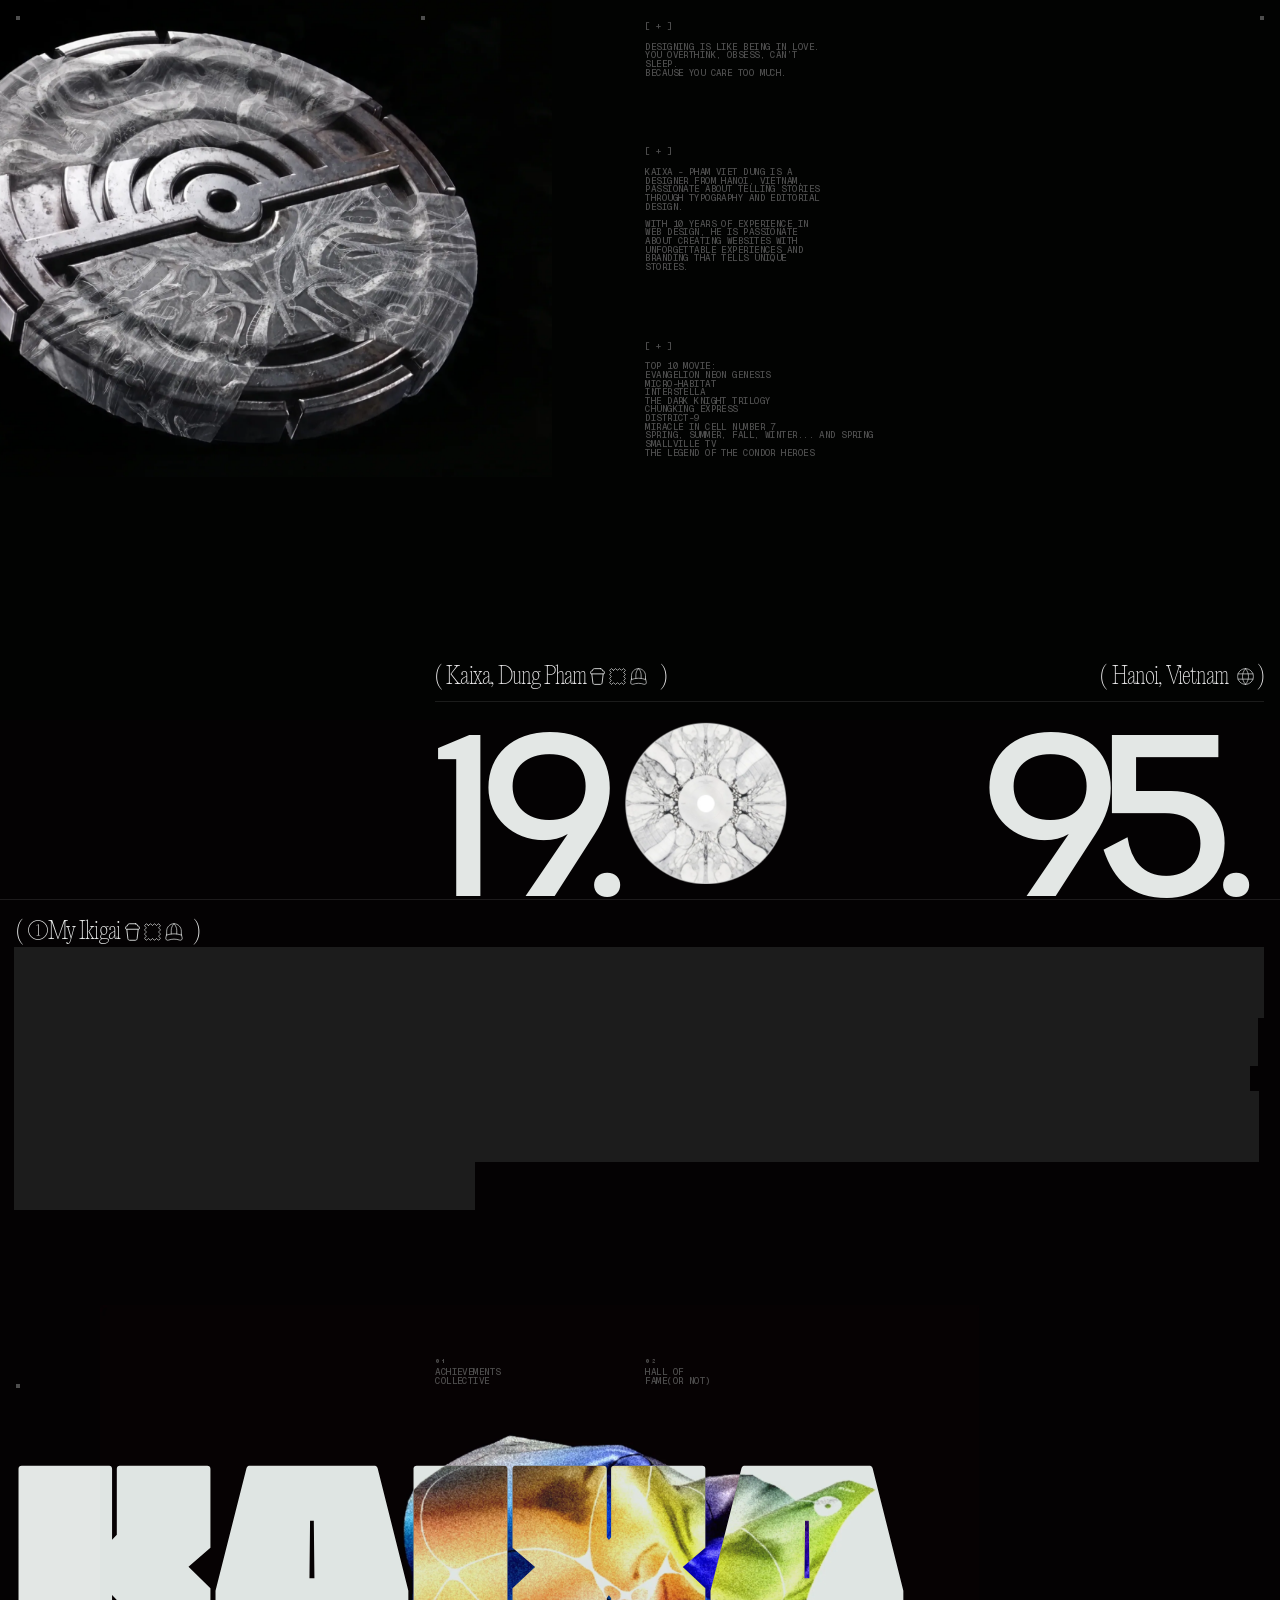
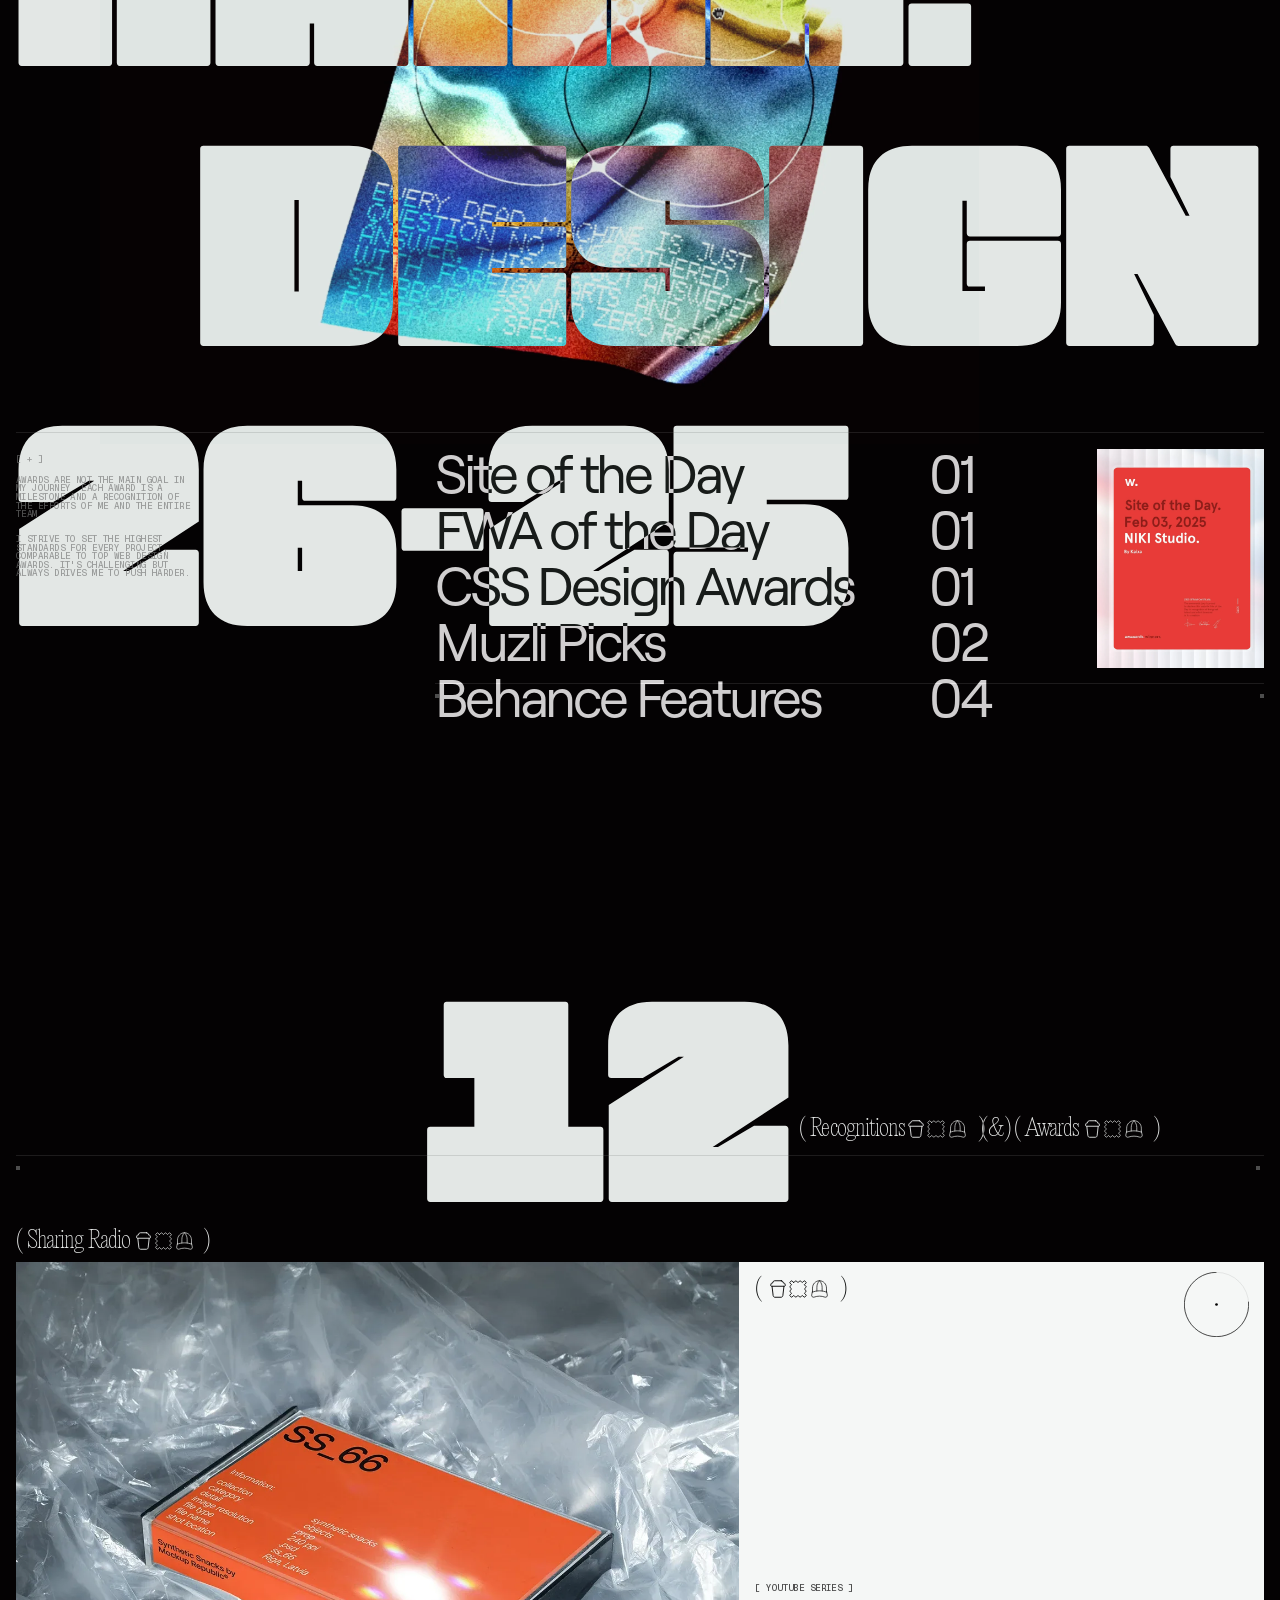
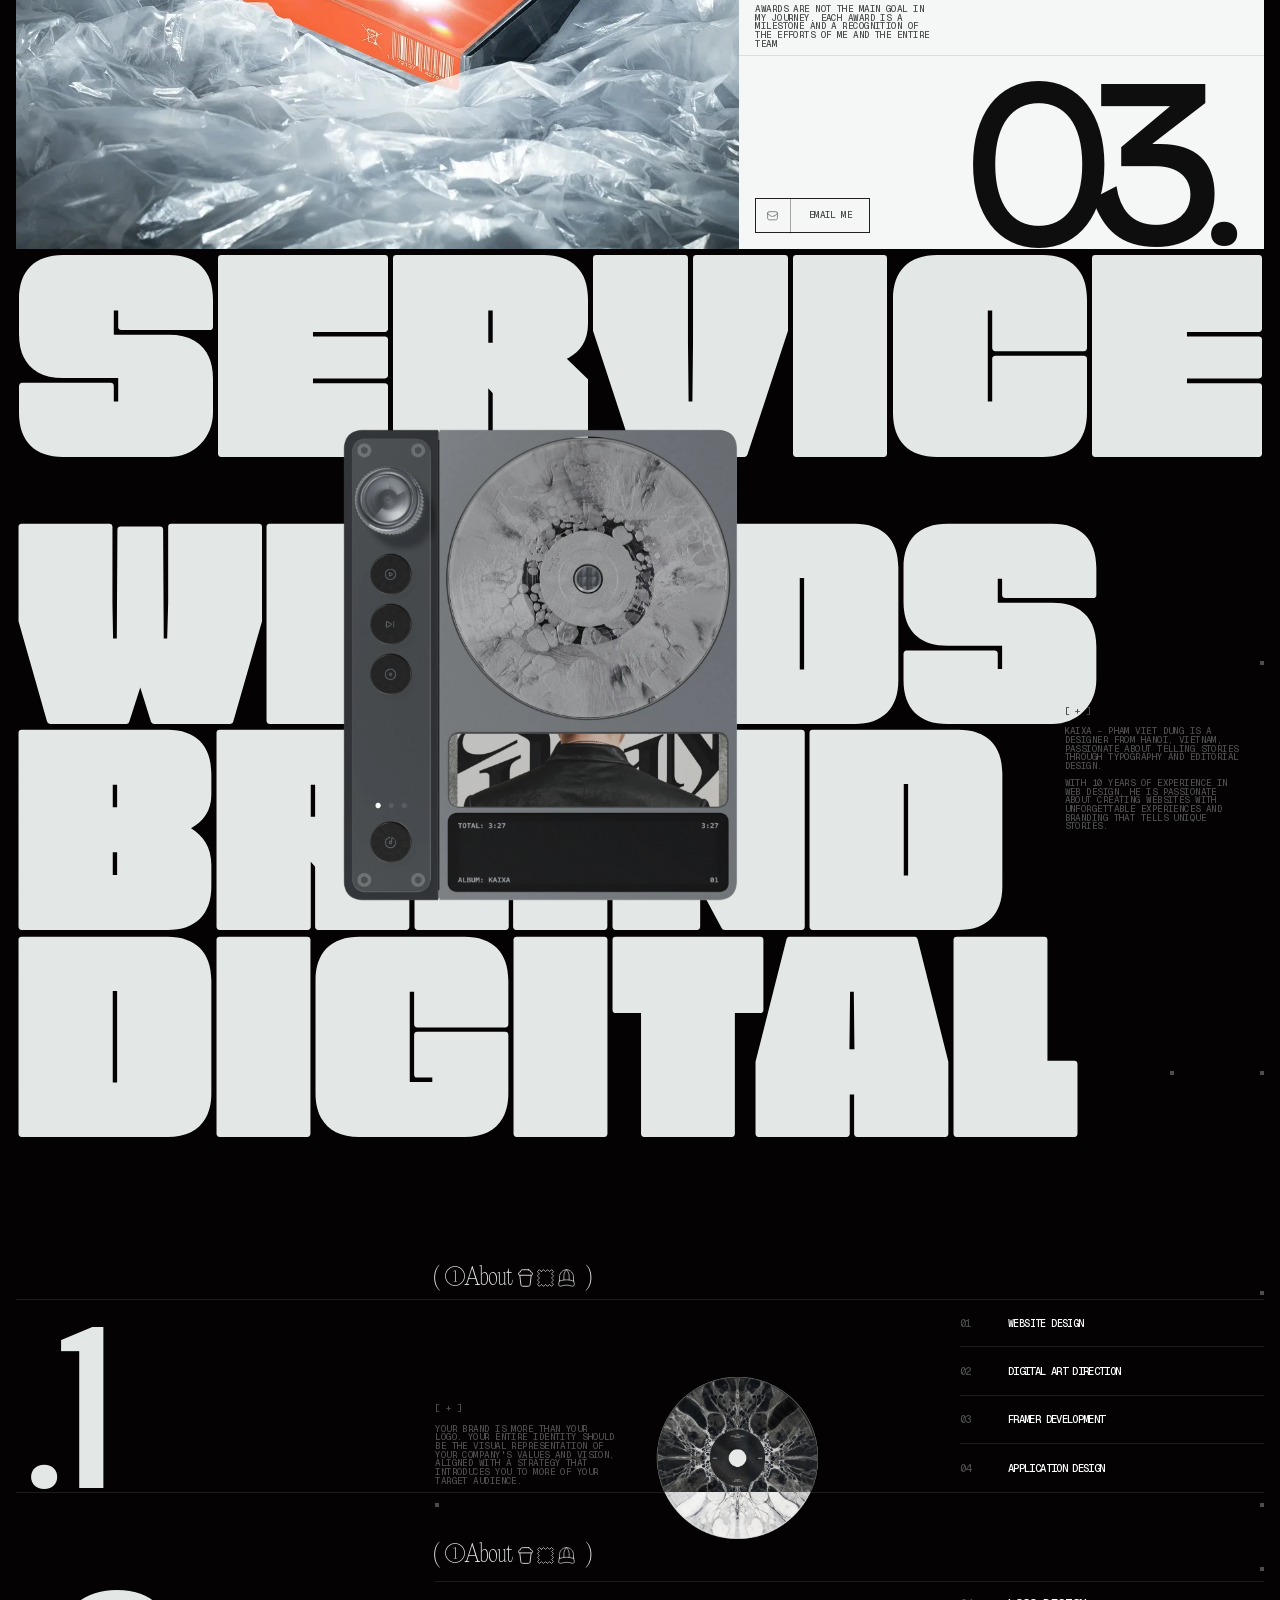
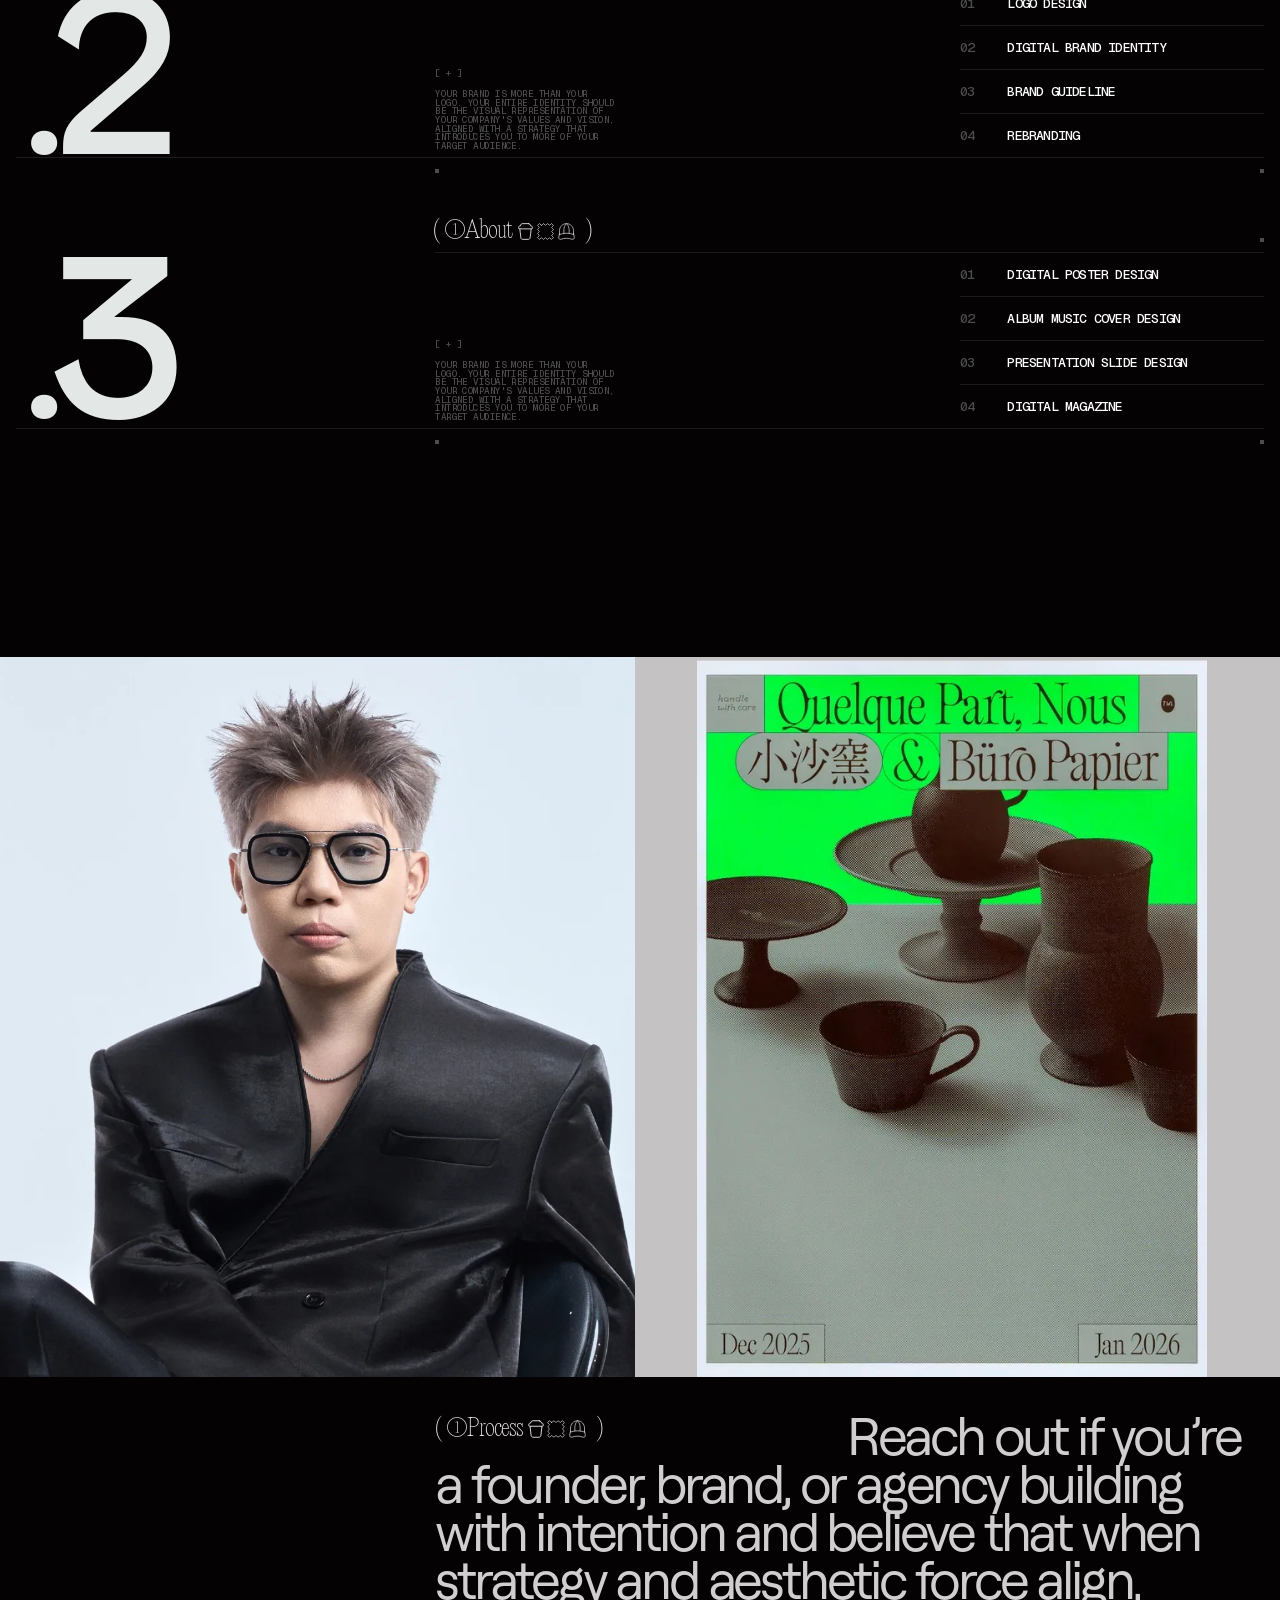
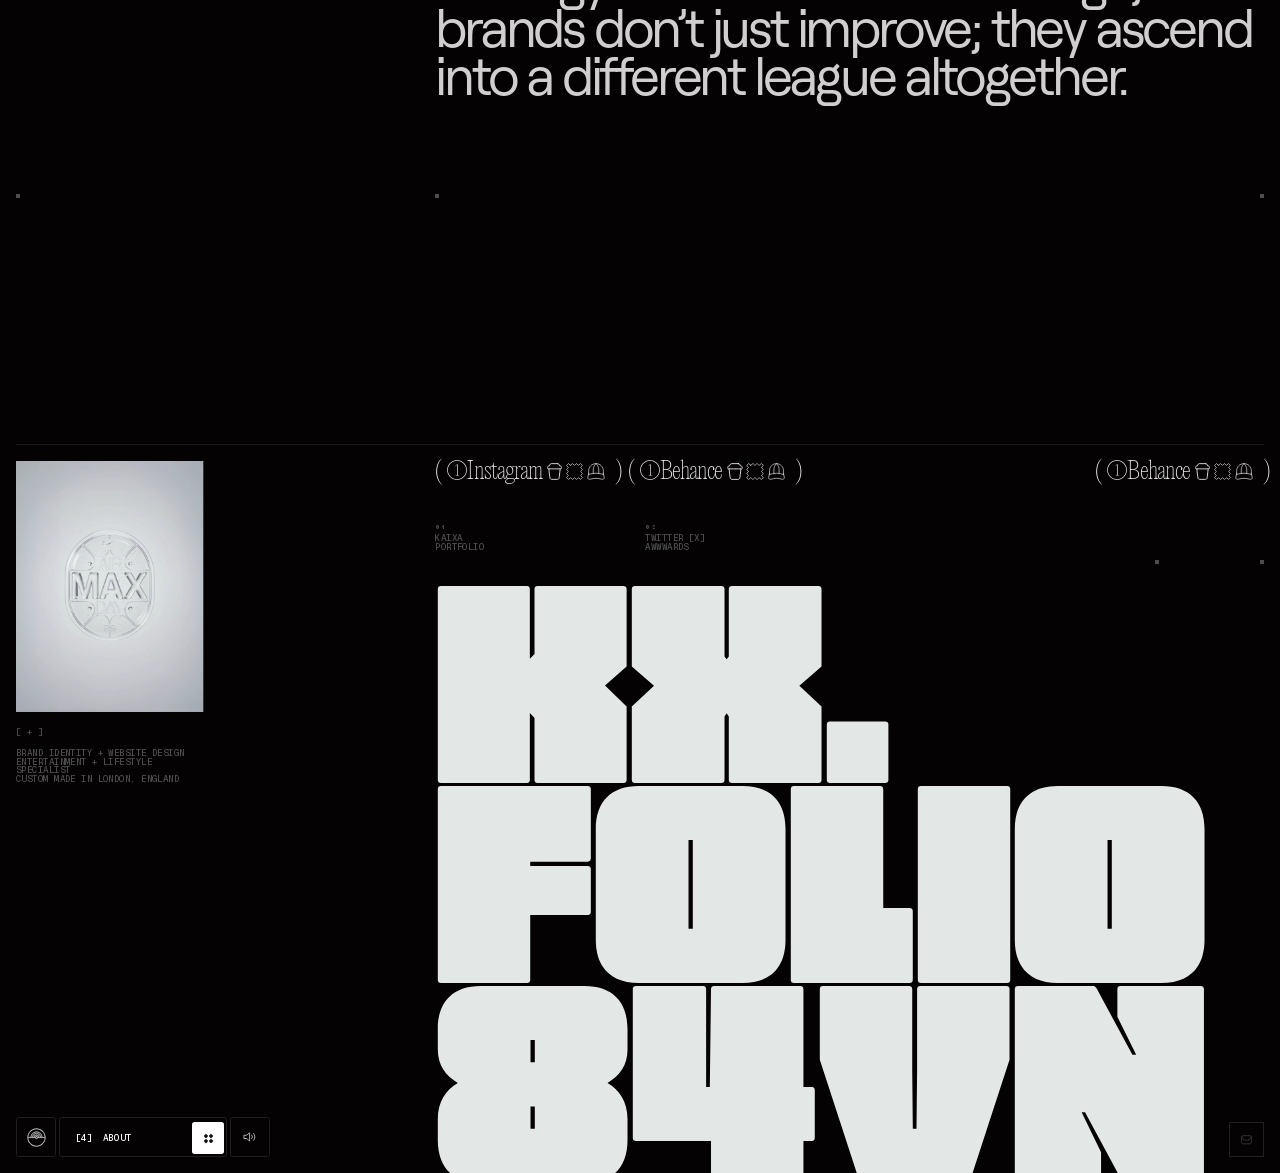
==== commit ab8b8e00: "Text hover cho mọi chữ body; Home: đoạn Kaixa (Dung Pham) có chữ hiện ra Co-Authored-By: Claude Opus" ====
--- a/about.html
+++ b/about.html
@@ -32,10 +32,10 @@
   <script src="assets/js/kx-sticky.js"></script>
   <script src="assets/js/kx-site-nav.js"></script>
   <script src="assets/js/kx-spin.js"></script>
+  <!-- Mọi chữ body (Geist Mono viết hoa 14): rê vào dòng nào thì dòng đó sáng + gõ lại. -->
+  <script src="assets/js/kx-type-hover.js"></script>
   <!-- Đoạn "Passionate about…": thanh trắng phủ từng dòng rồi rút đi, chữ hiện ra. -->
   <script src="assets/js/kx-line-reveal.js"></script>
-  <!-- Cột chữ mono đầu trang: rê vào dòng nào thì dòng đó gõ lại + con trỏ khối. -->
-  <script src="assets/js/kx-type-hover.js"></script>
   <!-- Video đĩa đầu trang: rê vào thì pixel distort + kính lỏng bám mép. -->
   <script src="assets/js/kx-video-hover.js"></script>
 
